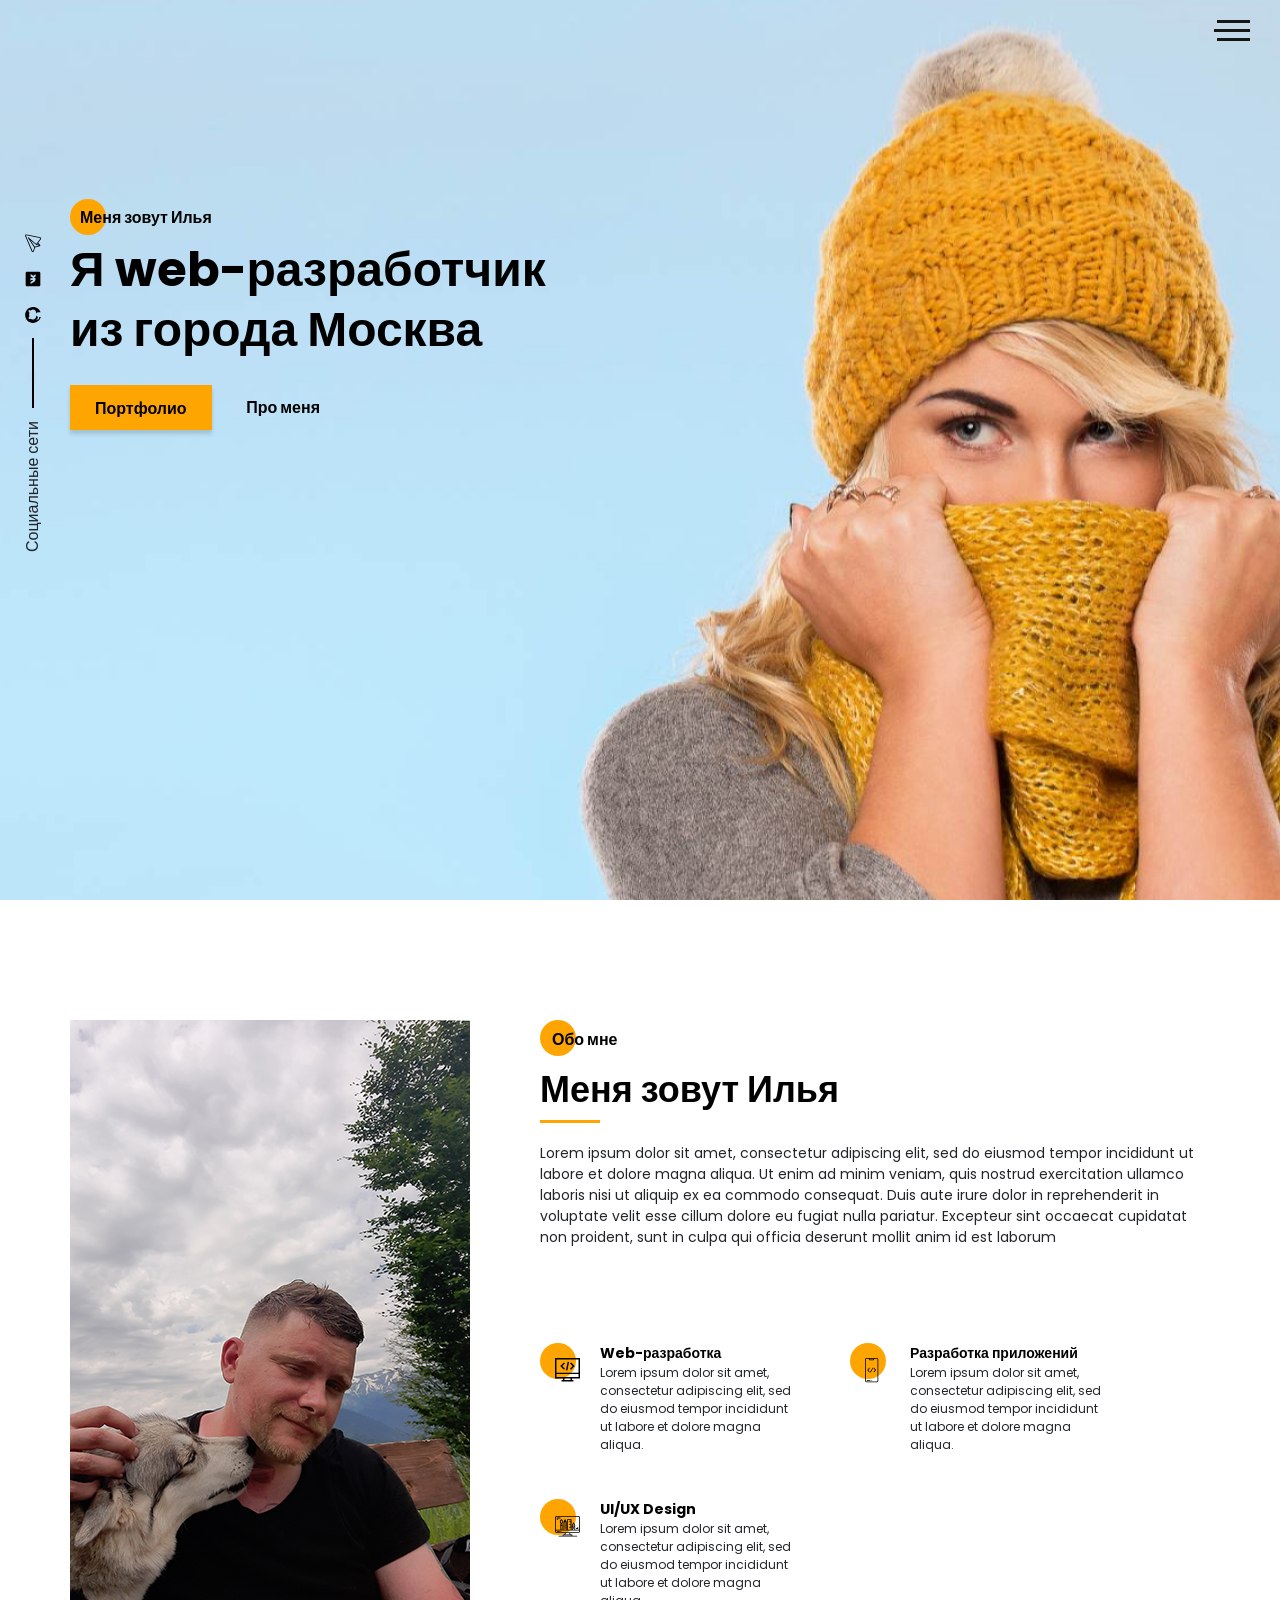
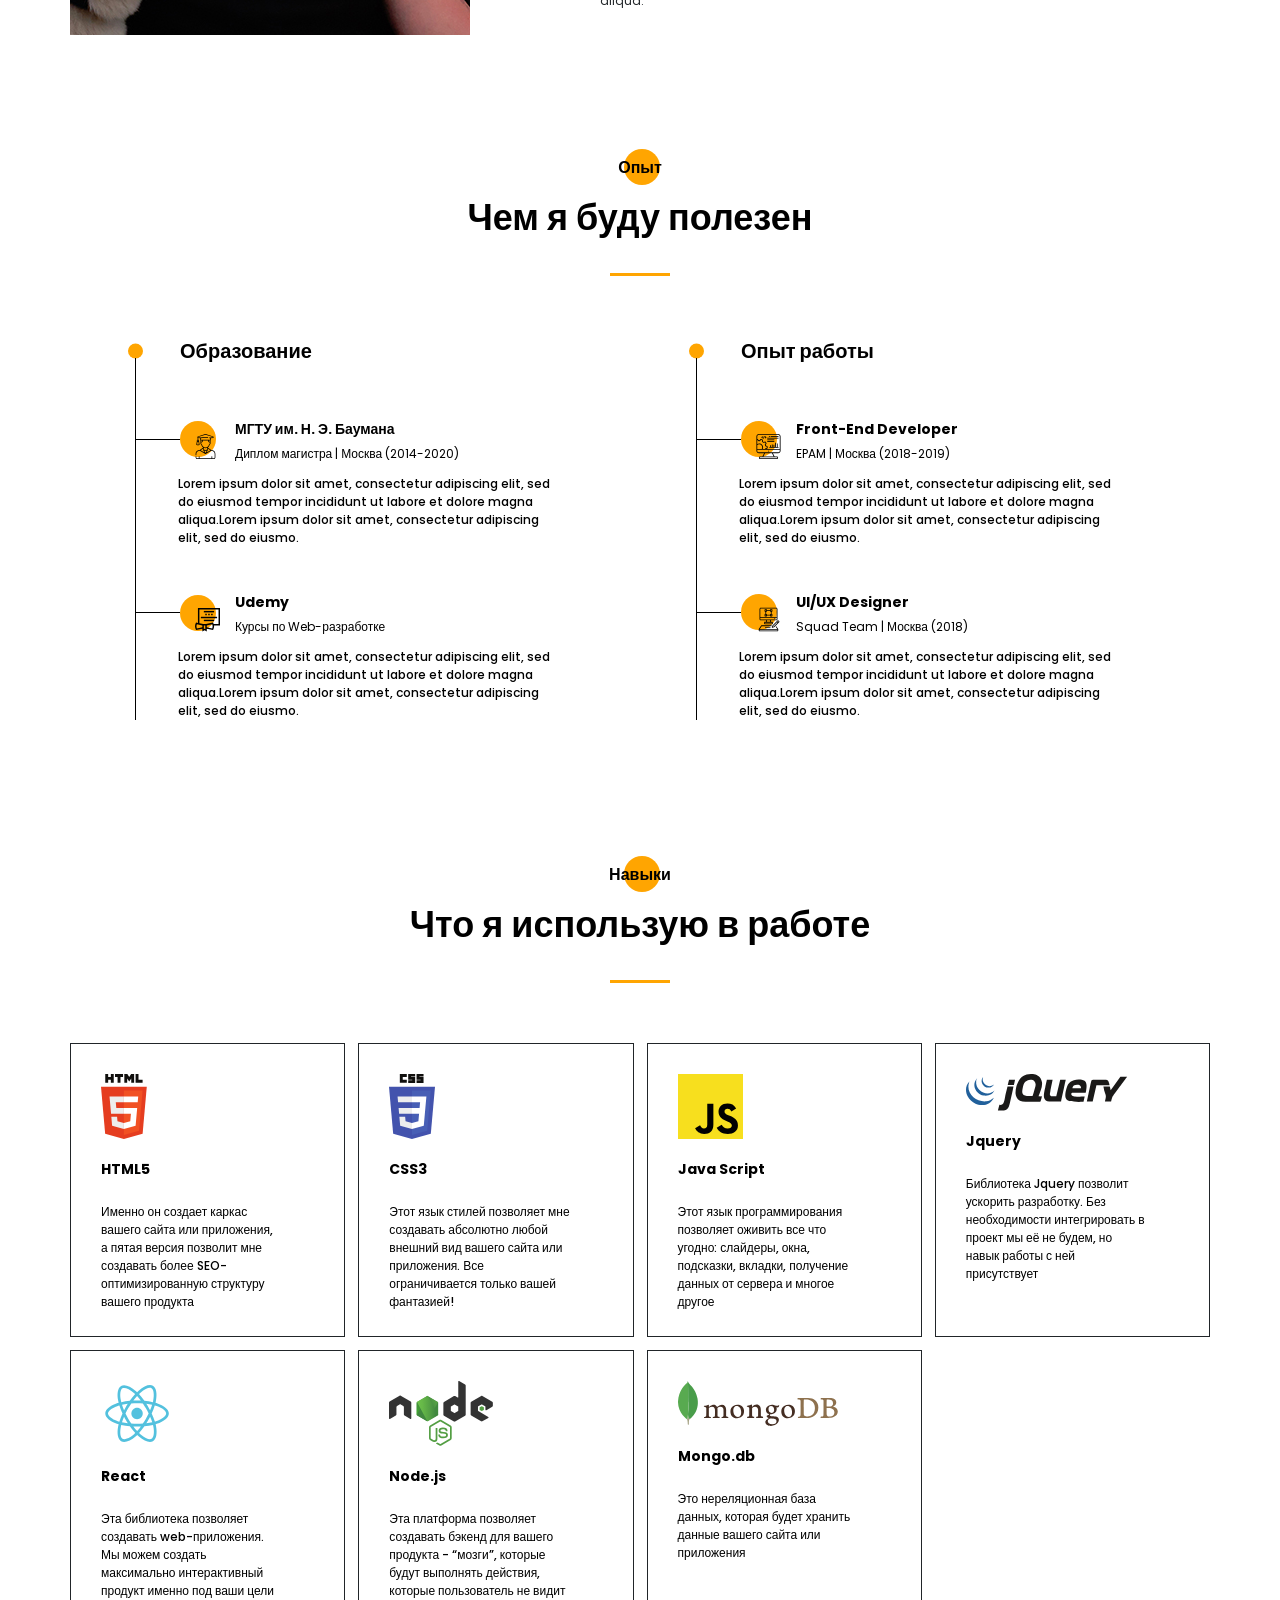
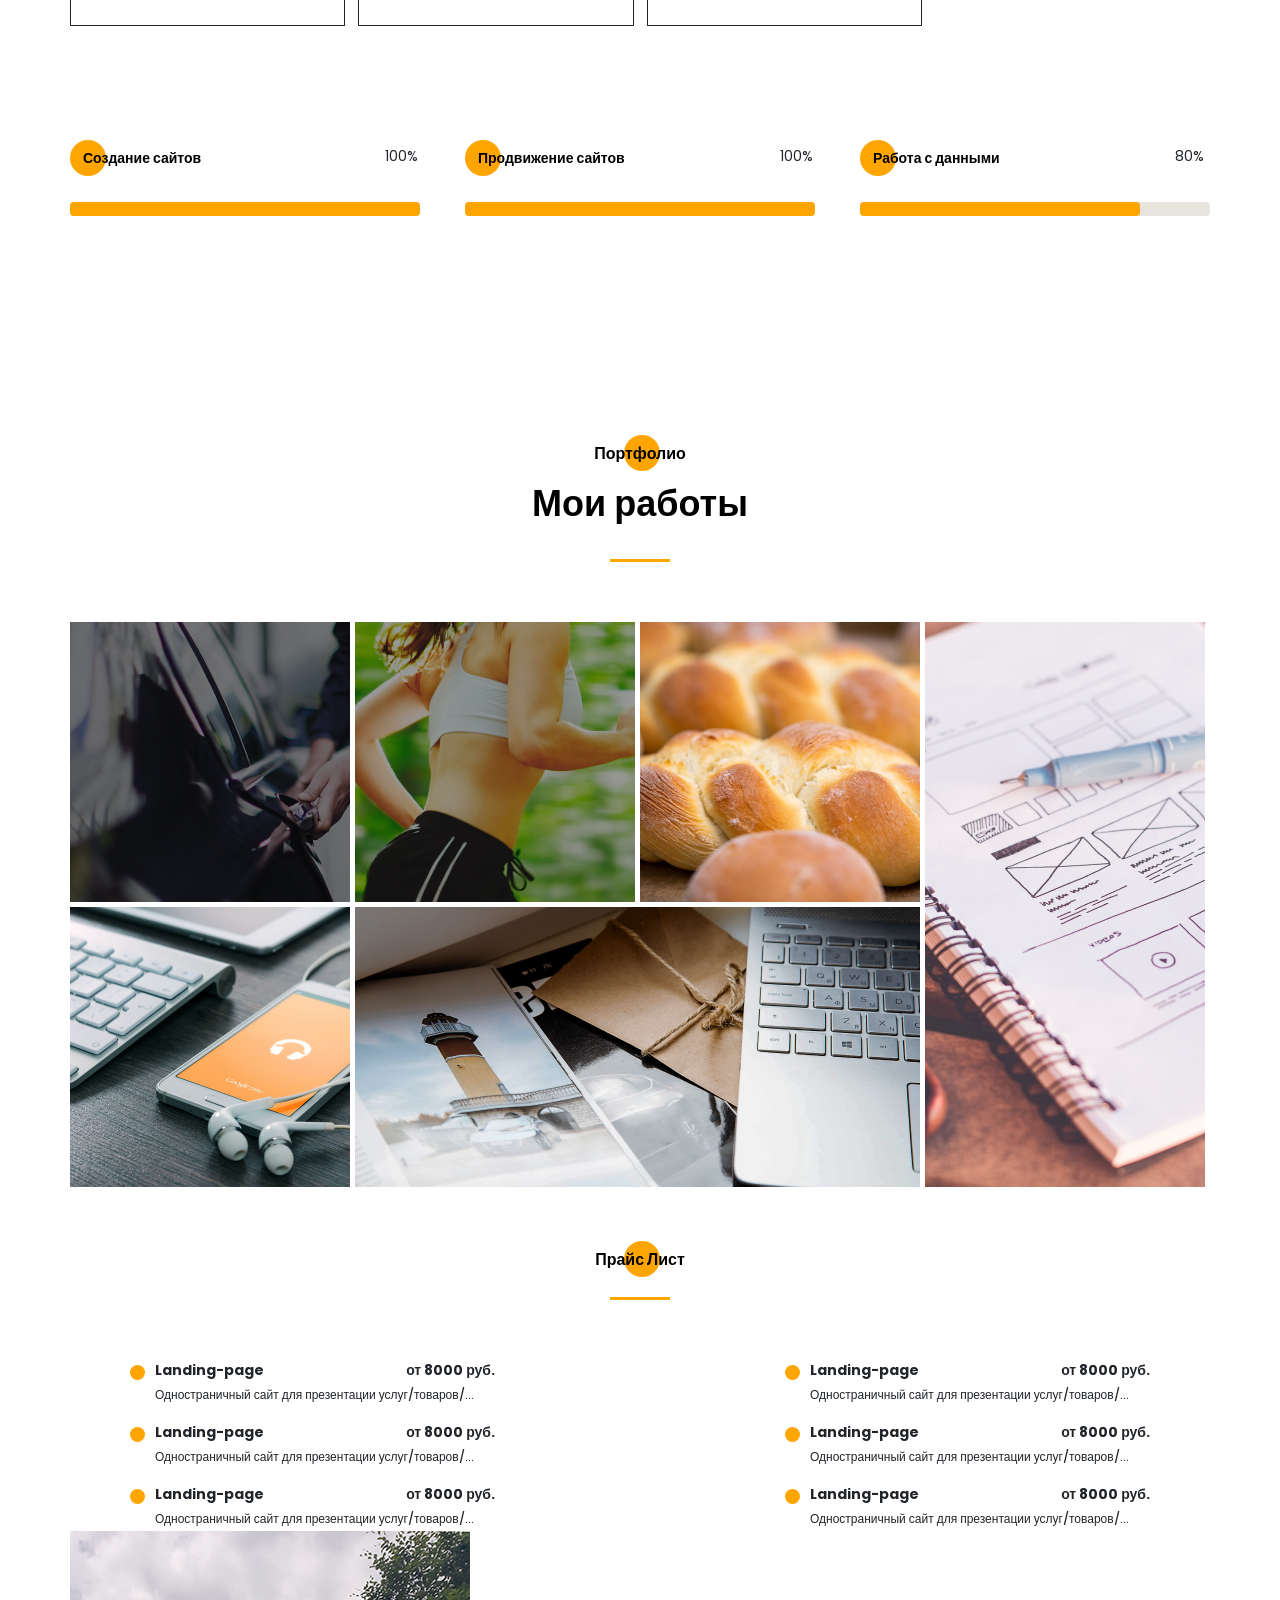
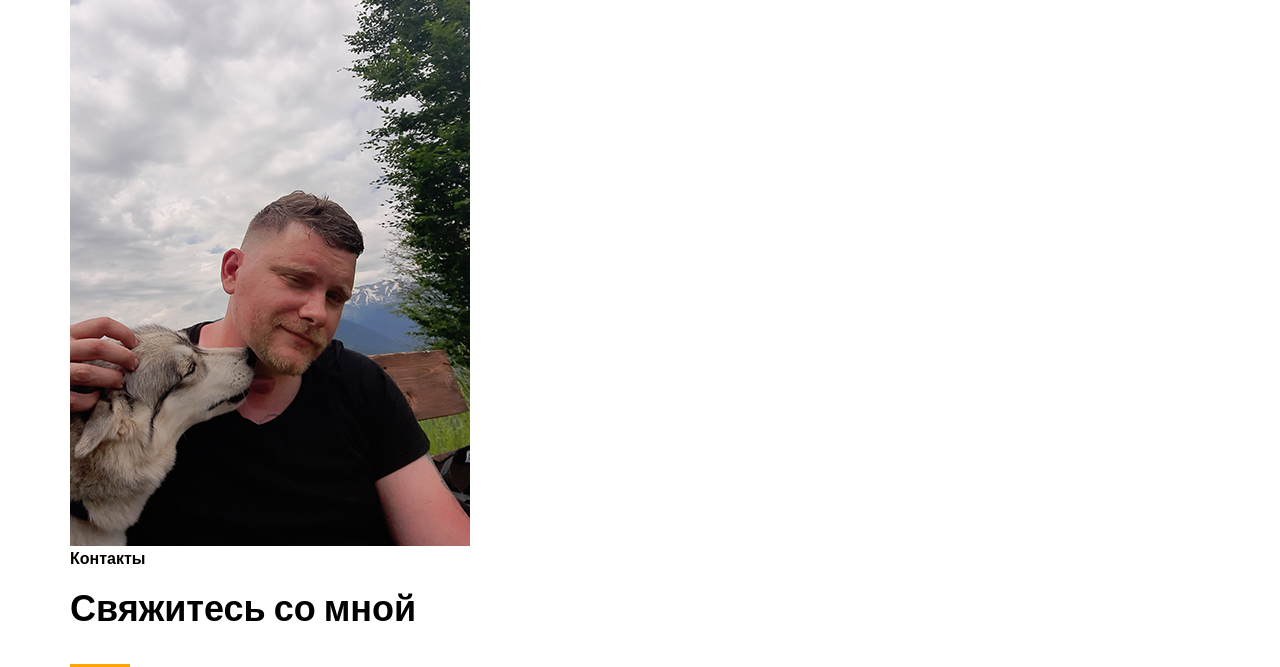
==== src/index.html @ 8dafebd9 "Делаем экран с формой" ====
<!DOCTYPE html>
<html lang="ru">
<head>
    <meta charset="UTF-8">
    <meta name="viewport" content="width=device-width, initial-scale=1.0">
    <meta http-equiv="X-UA-Compatible" content="ie=edge">
    <title>Portfolio</title>
    <meta name="title" content="Мое портфолио">
    <meta name="description" content="Здесь вы сможете ознакомиться с моими работами и узнать больше обо мне">

    <!-- Open Graph / Facebook -->
    <meta property="og:type" content="website">
    <meta property="og:url" content="https://metatags.io/">
    <meta property="og:title" content="Мое портфолио">
    <meta property="og:description" content="Здесь вы сможете ознакомиться с моими работами и узнать больше обо мне">
    <meta property="og:image"
          content="https://metatags.io/assets/meta-tags-16a33a6a8531e519cc0936fbba0ad904e52d35f34a46c97a2c9f6f7dd7d336f2.png">

    <!-- Twitter -->
    <meta property="twitter:card" content="summary_large_image">
    <meta property="twitter:url" content="https://metatags.io/">
    <meta property="twitter:title" content="Мое портфолио">
    <meta property="twitter:description"
          content="Здесь вы сможете ознакомиться с моими работами и узнать больше обо мне">
    <meta property="twitter:image"
          content="https://metatags.io/assets/meta-tags-16a33a6a8531e519cc0936fbba0ad904e52d35f34a46c97a2c9f6f7dd7d336f2.png">

    <!-- Favicon  -->
    <link rel="apple-touch-icon" sizes="57x57" href="icons/favicon/apple-icon-57x57.png">
    <link rel="apple-touch-icon" sizes="60x60" href="icons/favicon/apple-icon-60x60.png">
    <link rel="apple-touch-icon" sizes="72x72" href="icons/favicon/apple-icon-72x72.png">
    <link rel="apple-touch-icon" sizes="76x76" href="icons/favicon/apple-icon-76x76.png">
    <link rel="apple-touch-icon" sizes="114x114" href="icons/favicon/apple-icon-114x114.png">
    <link rel="apple-touch-icon" sizes="120x120" href="icons/favicon/apple-icon-120x120.png">
    <link rel="apple-touch-icon" sizes="144x144" href="icons/favicon/apple-icon-144x144.png">
    <link rel="apple-touch-icon" sizes="152x152" href="icons/favicon/apple-icon-152x152.png">
    <link rel="apple-touch-icon" sizes="180x180" href="icons/favicon/apple-icon-180x180.png">
    <link rel="icon" type="image/png" sizes="192x192" href="icons/favicon/android-icon-192x192.png">
    <link rel="icon" type="image/png" sizes="32x32" href="icons/favicon/favicon-32x32.png">
    <link rel="icon" type="image/png" sizes="96x96" href="icons/favicon/favicon-96x96.png">
    <link rel="icon" type="image/png" sizes="16x16" href="icons/favicon/favicon-16x16.png">
    <link rel="manifest" href="icons/favicon/manifest.json">
    <meta name="msapplication-TileColor" content="#ffffff">
    <meta name="msapplication-TileImage" content="icons/favicon//ms-icon-144x144.png">
    <meta name="theme-color" content="#ffffff">

    <link rel="stylesheet" href="sass/stile.min.css">
</head>
<body>
<aside class="sidepanel">
    <a href="#" class="sidepanel__link "><img class="social sidepanel__rotate" src="icons/social/telegram.svg"
                                              alt="telegram"></a>
    <a href="#" class="sidepanel__link"><img class="social" src="icons/social/vk.svg" alt="VK"></a>
    <a href="#" class="sidepanel__link"><img class="social" src="icons/social/github.svg" alt="github"></a>
    <div class="sidepanel__divider"></div>
    <div class="sidepanel__text"><span>Социальные сети</span></div>
</aside>
<div class="menu">
    <div class="menu__block">
        <div class="menu__close">
            <svg width="29" height="30" viewBox="0 0 29 30" fill="none" xmlns="http://www.w3.org/2000/svg">
                <path id="Close"
                      d="M17.1568 14.5231L28.4489 3.23075C29.1837 2.49623 29.1837 1.30861 28.4489 0.574085C27.7144 -0.160437 26.5267 -0.160437 25.7922 0.574085L14.4998 11.8665L3.20781 0.574085C2.47295 -0.160437 1.28567 -0.160437 0.551149 0.574085C-0.183716 1.30861 -0.183716 2.49623 0.551149 3.23075L11.8432 14.5231L0.551149 25.8155C-0.183716 26.55 -0.183716 27.7376 0.551149 28.4721C0.917206 28.8385 1.39852 29.0226 1.87948 29.0226C2.36045 29.0226 2.84141 28.8385 3.20781 28.4721L14.4998 17.1798L25.7922 28.4721C26.1586 28.8385 26.6396 29.0226 27.1205 29.0226C27.6015 29.0226 28.0825 28.8385 28.4489 28.4721C29.1837 27.7376 29.1837 26.55 28.4489 25.8155L17.1568 14.5231Z"
                      fill="black"/>
            </svg>
        </div>
        <nav>
            <ul class="menu__list">
                <li class="menu__link"><a href="#">ПРО МЕНЯ</a></li>
                <li class="menu__link"><a href="#">МОЙ ОПЫТ</a></li>
                <li class="menu__link"><a href="#">МОИ НАВЫКИ</a></li>
                <li class="menu__link"><a href="#">МОИ РАБОТЫ</a></li>
                <li class="menu__link"><a href="#">ПРАЙС-ЛИСТ</a></li>
                <li class="menu__link"><a href="#">КОНТАКТЫ</a></li>
            </ul>
        </nav>
        <div class="menu__social">
            <a href="#">
                <svg xmlns="http://www.w3.org/2000/svg" x="0px" y="0px" width="20" height="20" viewBox="0 0 50 50">
                    <path d="M 44.376953 5.9863281 C 43.889905 6.0076957 43.415817 6.1432497 42.988281 6.3144531 C 42.565113 6.4845113 40.128883 7.5243408 36.53125 9.0625 C 32.933617 10.600659 28.256963 12.603668 23.621094 14.589844 C 14.349356 18.562196 5.2382813 22.470703 5.2382812 22.470703 L 5.3046875 22.445312 C 5.3046875 22.445312 4.7547875 22.629122 4.1972656 23.017578 C 3.9185047 23.211806 3.6186028 23.462555 3.3730469 23.828125 C 3.127491 24.193695 2.9479735 24.711788 3.015625 25.259766 C 3.2532479 27.184511 5.2480469 27.730469 5.2480469 27.730469 L 5.2558594 27.734375 L 14.158203 30.78125 C 14.385177 31.538434 16.858319 39.792923 17.402344 41.541016 C 17.702797 42.507484 17.984013 43.064995 18.277344 43.445312 C 18.424133 43.635633 18.577962 43.782915 18.748047 43.890625 C 18.815627 43.933415 18.8867 43.965525 18.957031 43.994141 C 18.958531 43.994806 18.959437 43.99348 18.960938 43.994141 C 18.969579 43.997952 18.977708 43.998295 18.986328 44.001953 L 18.962891 43.996094 C 18.979231 44.002694 18.995359 44.013801 19.011719 44.019531 C 19.043456 44.030655 19.062905 44.030268 19.103516 44.039062 C 20.123059 44.395042 20.966797 43.734375 20.966797 43.734375 L 21.001953 43.707031 L 26.470703 38.634766 L 35.345703 45.554688 L 35.457031 45.605469 C 37.010484 46.295216 38.415349 45.910403 39.193359 45.277344 C 39.97137 44.644284 40.277344 43.828125 40.277344 43.828125 L 40.310547 43.742188 L 46.832031 9.7519531 C 46.998903 8.9915162 47.022612 8.334202 46.865234 7.7402344 C 46.707857 7.1462668 46.325492 6.6299361 45.845703 6.34375 C 45.365914 6.0575639 44.864001 5.9649605 44.376953 5.9863281 z M 44.429688 8.0195312 C 44.627491 8.0103707 44.774102 8.032983 44.820312 8.0605469 C 44.866523 8.0881109 44.887272 8.0844829 44.931641 8.2519531 C 44.976011 8.419423 45.000036 8.7721605 44.878906 9.3242188 L 44.875 9.3359375 L 38.390625 43.128906 C 38.375275 43.162926 38.240151 43.475531 37.931641 43.726562 C 37.616914 43.982653 37.266874 44.182554 36.337891 43.792969 L 26.632812 36.224609 L 26.359375 36.009766 L 26.353516 36.015625 L 23.451172 33.837891 L 39.761719 14.648438 A 1.0001 1.0001 0 0 0 38.974609 13 A 1.0001 1.0001 0 0 0 38.445312 13.167969 L 14.84375 28.902344 L 5.9277344 25.849609 C 5.9277344 25.849609 5.0423771 25.356927 5 25.013672 C 4.99765 24.994652 4.9871961 25.011869 5.0332031 24.943359 C 5.0792101 24.874869 5.1948546 24.759225 5.3398438 24.658203 C 5.6298218 24.456159 5.9609375 24.333984 5.9609375 24.333984 L 5.9941406 24.322266 L 6.0273438 24.308594 C 6.0273438 24.308594 15.138894 20.399882 24.410156 16.427734 C 29.045787 14.44166 33.721617 12.440122 37.318359 10.902344 C 40.914175 9.3649615 43.512419 8.2583658 43.732422 8.1699219 C 43.982886 8.0696253 44.231884 8.0286918 44.429688 8.0195312 z M 33.613281 18.792969 L 21.244141 33.345703 L 21.238281 33.351562 A 1.0001 1.0001 0 0 0 21.183594 33.423828 A 1.0001 1.0001 0 0 0 21.128906 33.507812 A 1.0001 1.0001 0 0 0 20.998047 33.892578 A 1.0001 1.0001 0 0 0 20.998047 33.900391 L 19.386719 41.146484 C 19.35993 41.068197 19.341173 41.039555 19.3125 40.947266 L 19.3125 40.945312 C 18.800713 39.30085 16.467362 31.5161 16.144531 30.439453 L 33.613281 18.792969 z M 22.640625 35.730469 L 24.863281 37.398438 L 21.597656 40.425781 L 22.640625 35.730469 z"></path>
                </svg>
            </a>
            <a href="#">
                <svg xmlns="http://www.w3.org/2000/svg" x="0px" y="0px" width="20" height="20" viewBox="0 0 24 24">
                    <path d="M21,3H3v18h18V3z M17.907,15.684l-1.735,0.024c0,0-0.374,0.073-0.864-0.265c-0.649-0.446-1.261-1.606-1.738-1.455 c-0.484,0.154-0.469,1.198-0.469,1.198s0.004,0.184-0.107,0.304c-0.12,0.129-0.355,0.116-0.355,0.116h-0.777 c0,0-1.714,0.142-3.225-1.433c-1.646-1.717-3.1-5.106-3.1-5.106S5.452,8.853,5.543,8.744C5.646,8.623,5.924,8.62,5.924,8.62 l1.857-0.009c0,0,0.175,0.031,0.301,0.123c0.103,0.076,0.162,0.219,0.162,0.219s0.3,0.761,0.698,1.45 c0.776,1.343,1.137,1.637,1.4,1.493c0.384-0.21,0.269-1.898,0.269-1.898s0.007-0.613-0.193-0.886 C10.262,8.899,9.969,8.836,9.84,8.82c-0.105-0.014,0.066-0.257,0.289-0.367c0.334-0.163,0.925-0.173,1.622-0.166 c0.543,0.006,0.7,0.039,0.912,0.091c0.641,0.155,0.423,0.753,0.423,2.188c0,0.46-0.083,1.106,0.248,1.319 c0.143,0.092,0.491,0.014,1.36-1.466c0.413-0.702,0.722-1.527,0.722-1.527s0.068-0.147,0.173-0.21 c0.108-0.065,0.253-0.045,0.253-0.045l1.955-0.012c0,0,0.587-0.071,0.683,0.196c0.1,0.279-0.219,0.93-1.018,1.995 c-1.311,1.75-1.457,1.587-0.368,2.599c1.04,0.967,1.255,1.437,1.291,1.496C18.815,15.627,17.907,15.684,17.907,15.684z"></path>
                </svg>
            </a>
            <a href="#">
                <svg xmlns="http://www.w3.org/2000/svg" x="0px" y="0px" width="20" height="20" viewBox="0 0 48 48">
                    <linearGradient id="rL2wppHyxHVbobwndsT6Ca_AZOZNnY73haj_gr1" x1="4" x2="44" y1="23.508" y2="23.508"
                                    gradientUnits="userSpaceOnUse">
                        <stop offset="0" stop-color="#4c4c4c"></stop>
                        <stop offset="1" stop-color="#343434"></stop>
                    </linearGradient>
                    <path fill="url(#rL2wppHyxHVbobwndsT6Ca_AZOZNnY73haj_gr1)"
                          d="M24,4C12.954,4,4,12.954,4,24c0,8.887,5.801,16.411,13.82,19.016h12.36	C38.199,40.411,44,32.887,44,24C44,12.954,35.046,4,24,4z"></path>
                    <path d="M30.01,41.996L30,36.198c0-0.939-0.22-1.856-0.642-2.687c5.641-1.133,8.386-4.468,8.386-10.177	c0-2.255-0.665-4.246-1.976-5.92c0.1-0.317,0.174-0.645,0.22-0.981c0.188-1.369-0.023-2.264-0.193-2.984l-0.027-0.116	c-0.186-0.796-0.409-1.364-0.418-1.388l-0.111-0.282l-0.111-0.282l-0.302-0.032l-0.303-0.032c0,0-0.199-0.021-0.501-0.021	c-0.419,0-1.04,0.042-1.627,0.241l-0.196,0.066c-0.74,0.249-1.439,0.485-2.417,1.069c-0.286,0.171-0.599,0.366-0.934,0.584	C27.334,12.881,25.705,12.69,24,12.69c-1.722,0-3.365,0.192-4.889,0.571c-0.339-0.22-0.654-0.417-0.942-0.589	c-0.978-0.584-1.677-0.819-2.417-1.069l-0.196-0.066c-0.585-0.199-1.207-0.241-1.626-0.241c-0.302,0-0.501,0.021-0.501,0.021	l-0.302,0.032l-0.3,0.031l-0.112,0.281l-0.113,0.283c-0.01,0.026-0.233,0.594-0.419,1.391l-0.027,0.115	c-0.17,0.719-0.381,1.615-0.193,2.983c0.048,0.346,0.125,0.685,0.23,1.011c-1.285,1.666-1.936,3.646-1.936,5.89	c0,5.695,2.748,9.028,8.397,10.17c-0.194,0.388-0.345,0.798-0.452,1.224c-0.197,0.067-0.378,0.112-0.538,0.137	c-0.238,0.036-0.487,0.054-0.739,0.054c-0.686,0-1.225-0.134-1.435-0.259c-0.313-0.186-0.872-0.727-1.414-1.518	c-0.463-0.675-1.185-1.558-1.992-1.927c-0.698-0.319-1.437-0.502-2.029-0.502c-0.138,0-0.265,0.01-0.376,0.028	c-0.517,0.082-0.949,0.366-1.184,0.78c-0.203,0.357-0.235,0.773-0.088,1.141c0.219,0.548,0.851,0.985,1.343,1.255	c0.242,0.133,0.765,0.619,1.07,1.109c0.229,0.368,0.335,0.63,0.482,0.992c0.087,0.215,0.183,0.449,0.313,0.732	c0.47,1.022,1.937,1.924,2.103,2.023c0.806,0.483,2.161,0.638,3.157,0.683l0.123,0.003c0,0,0.001,0,0.001,0	c0.24,0,0.57-0.023,1.004-0.071v2.613c0.002,0.529-0.537,0.649-1.25,0.638l0.547,0.184C19.395,43.572,21.645,44,24,44	c2.355,0,4.605-0.428,6.703-1.176l0.703-0.262C30.695,42.538,30.016,42.422,30.01,41.996z"
                          opacity=".05"></path>
                    <path d="M30.781,42.797c-0.406,0.047-1.281-0.109-1.281-0.795v-5.804c0-1.094-0.328-2.151-0.936-3.052	c5.915-0.957,8.679-4.093,8.679-9.812c0-2.237-0.686-4.194-2.039-5.822c0.137-0.365,0.233-0.75,0.288-1.147	c0.175-1.276-0.016-2.086-0.184-2.801l-0.027-0.116c-0.178-0.761-0.388-1.297-0.397-1.319l-0.111-0.282l-0.303-0.032	c0,0-0.178-0.019-0.449-0.019c-0.381,0-0.944,0.037-1.466,0.215l-0.196,0.066c-0.714,0.241-1.389,0.468-2.321,1.024	c-0.332,0.198-0.702,0.431-1.101,0.694C27.404,13.394,25.745,13.19,24,13.19c-1.762,0-3.435,0.205-4.979,0.61	c-0.403-0.265-0.775-0.499-1.109-0.699c-0.932-0.556-1.607-0.784-2.321-1.024l-0.196-0.066c-0.521-0.177-1.085-0.215-1.466-0.215	c-0.271,0-0.449,0.019-0.449,0.019l-0.302,0.032l-0.113,0.283c-0.009,0.022-0.219,0.558-0.397,1.319l-0.027,0.116	c-0.169,0.715-0.36,1.524-0.184,2.8c0.056,0.407,0.156,0.801,0.298,1.174c-1.327,1.62-1.999,3.567-1.999,5.795	c0,5.703,2.766,8.838,8.686,9.806c-0.395,0.59-0.671,1.255-0.813,1.964c-0.33,0.13-0.629,0.216-0.891,0.256	c-0.263,0.04-0.537,0.06-0.814,0.06c-0.69,0-1.353-0.129-1.69-0.329c-0.44-0.261-1.057-0.914-1.572-1.665	c-0.35-0.51-1.047-1.417-1.788-1.755c-0.635-0.29-1.298-0.457-1.821-0.457c-0.11,0-0.21,0.008-0.298,0.022	c-0.366,0.058-0.668,0.252-0.828,0.534c-0.128,0.224-0.149,0.483-0.059,0.708c0.179,0.448,0.842,0.85,1.119,1.002	c0.335,0.184,0.919,0.744,1.254,1.284c0.251,0.404,0.37,0.697,0.521,1.067c0.085,0.209,0.178,0.437,0.304,0.712	c0.331,0.719,1.353,1.472,1.905,1.803c0.754,0.452,2.154,0.578,2.922,0.612l0.111,0.002c0.299,0,0.8-0.045,1.495-0.135v3.177	c0,0.779-0.991,0.81-1.234,0.81c-0.031,0,0.503,0.184,0.503,0.184C19.731,43.64,21.822,44,24,44c2.178,0,4.269-0.36,6.231-1.003	C30.231,42.997,30.812,42.793,30.781,42.797z"
                          opacity=".07"></path>
                    <path fill="#fff"
                          d="M36.744,23.334c0-2.31-0.782-4.226-2.117-5.728c0.145-0.325,0.296-0.761,0.371-1.309	c0.172-1.25-0.031-2-0.203-2.734s-0.375-1.25-0.375-1.25s-0.922-0.094-1.703,0.172s-1.453,0.469-2.422,1.047	c-0.453,0.27-0.909,0.566-1.27,0.806C27.482,13.91,25.785,13.69,24,13.69c-1.801,0-3.513,0.221-5.067,0.652	c-0.362-0.241-0.821-0.539-1.277-0.811c-0.969-0.578-1.641-0.781-2.422-1.047s-1.703-0.172-1.703-0.172s-0.203,0.516-0.375,1.25	s-0.375,1.484-0.203,2.734c0.077,0.562,0.233,1.006,0.382,1.333c-1.31,1.493-2.078,3.397-2.078,5.704	c0,5.983,3.232,8.714,9.121,9.435c-0.687,0.726-1.148,1.656-1.303,2.691c-0.387,0.17-0.833,0.33-1.262,0.394	c-1.104,0.167-2.271,0-2.833-0.333s-1.229-1.083-1.729-1.813c-0.422-0.616-1.031-1.331-1.583-1.583	c-0.729-0.333-1.438-0.458-1.833-0.396c-0.396,0.063-0.583,0.354-0.5,0.563c0.083,0.208,0.479,0.521,0.896,0.75	c0.417,0.229,1.063,0.854,1.438,1.458c0.418,0.674,0.5,1.063,0.854,1.833c0.249,0.542,1.101,1.219,1.708,1.583	c0.521,0.313,1.562,0.491,2.688,0.542c0.389,0.018,1.308-0.096,2.083-0.206v3.75c0,0.639-0.585,1.125-1.191,1.013	C19.756,43.668,21.833,44,24,44c2.166,0,4.243-0.332,6.19-0.984C29.585,43.127,29,42.641,29,42.002v-5.804	c0-1.329-0.527-2.53-1.373-3.425C33.473,32.071,36.744,29.405,36.744,23.334z M11.239,32.727c-0.154-0.079-0.237-0.225-0.185-0.328	c0.052-0.103,0.22-0.122,0.374-0.043c0.154,0.079,0.237,0.225,0.185,0.328S11.393,32.806,11.239,32.727z M12.451,33.482	c-0.081,0.088-0.255,0.06-0.389-0.062s-0.177-0.293-0.096-0.381c0.081-0.088,0.255-0.06,0.389,0.062S12.532,33.394,12.451,33.482z M13.205,34.732c-0.102,0.072-0.275,0.005-0.386-0.15s-0.118-0.34-0.016-0.412s0.275-0.005,0.386,0.15	C13.299,34.475,13.307,34.66,13.205,34.732z M14.288,35.673c-0.069,0.112-0.265,0.117-0.437,0.012s-0.256-0.281-0.187-0.393	c0.069-0.112,0.265-0.117,0.437-0.012S14.357,35.561,14.288,35.673z M15.312,36.594c-0.213-0.026-0.371-0.159-0.353-0.297	c0.017-0.138,0.204-0.228,0.416-0.202c0.213,0.026,0.371,0.159,0.353,0.297C15.711,36.529,15.525,36.62,15.312,36.594z M16.963,36.833c-0.227-0.013-0.404-0.143-0.395-0.289c0.009-0.146,0.2-0.255,0.427-0.242c0.227,0.013,0.404,0.143,0.395,0.289	C17.381,36.738,17.19,36.846,16.963,36.833z M18.521,36.677c-0.242,0-0.438-0.126-0.438-0.281s0.196-0.281,0.438-0.281	c0.242,0,0.438,0.126,0.438,0.281S18.762,36.677,18.521,36.677z"></path>
                </svg>
            </a>
        </div>
    </div>
    <div class="menu_overlay">

    </div>

</div>

<section class="promo">
    <div class="hamburger">
        <span></span>
        <span class="long"></span>
        <span></span>
    </div>
    <div class="container">
        <div class="title title__fz16 promo_subtitle">Меня зовут Илья</div>
        <h1 class="title title__fz48 promo__title">Я web-разработчик <br>из города Москва</h1>
        <div class="promo__btns">
            <a href="#" class="promo__link btn">Портфолио</a>
            <a href="#" class="promo__link">Про меня</a>
        </div>
    </div>
</section>

<section class="about">
    <div class="container">
        <div class="about__wrapper">
            <div class="about__photo">
                <img src="img/20220612_131505.jpg" alt="photo">
            </div>
            <div class="about__descr">
                <h2 class="title title__fz16 about__title">Обо мне</h2>
                <div class="title title__fz36 about__subtitle">Меня зовут Илья</div>
                <div class="divider"></div>
                <p class="about__text">Lorem ipsum dolor sit amet, consectetur adipiscing elit, sed do eiusmod tempor
                    incididunt ut labore et dolore magna aliqua. Ut enim ad minim veniam, quis nostrud exercitation
                    ullamco laboris nisi ut aliquip ex ea commodo consequat. Duis aute irure dolor in reprehenderit in
                    voluptate velit esse cillum dolore eu fugiat nulla pariatur. Excepteur sint occaecat cupidatat non
                    proident, sunt in culpa qui officia deserunt mollit anim id est laborum</p>
            </div>
            <div class="about__skills">
                <div class="about__skill-item">
                    <div class="about__skill-circle"><img src="icons/about_me/web_development.svg"
                                                          alt="web development"></div>
                    <div>
                        <div class="title title__fz14">Web-разработка</div>
                        <div class="about__skill-text">
                            Lorem ipsum dolor sit amet, consectetur adipiscing elit, sed do eiusmod tempor incididunt ut
                            labore et dolore magna aliqua.
                        </div>
                    </div>
                </div>
                <div class="about__skill-item">
                    <div class="about__skill-circle"><img src="icons/about_me/mobile_dev.svg" alt="mobile_dev"></div>
                    <div>
                        <div class="title title__fz14">Разработка приложений</div>
                        <div class="about__skill-text">
                            Lorem ipsum dolor sit amet, consectetur adipiscing elit, sed do eiusmod tempor incididunt ut
                            labore et dolore magna aliqua.
                        </div>
                    </div>
                </div>
                <div class="about__skill-item">
                    <div class="about__skill-circle"><img src="icons/about_me/design.svg" alt="design"></div>
                    <div>
                        <div class="title title__fz14">UI/UX Design</div>
                        <div class="about__skill-text">
                            Lorem ipsum dolor sit amet, consectetur adipiscing elit, sed do eiusmod tempor incididunt ut
                            labore et dolore magna aliqua.
                        </div>
                    </div>
                </div>
            </div>
        </div>
    </div>
</section>

<section class="resume">
    <div class="container">
        <h2 class="title title__fz16 resume_title">Опыт</h2>
        <div class="resume__subtitle title title__fz36">Чем я буду полезен</div>
        <div class="divider"></div>

        <div class="resume__wrapper">
            <div class="resume__column">
                <h3 class="title title__fz20 resume__column-title">Образование</h3>
                <ul>
                    <li>
                        <div class="resume__item">
                            <div class="resume__item-head">
                                <div class="resume__item-icon">
                                    <img src="icons/experience/university.svg" alt="university">
                                </div>
                                <h4 class="title title__fz14">МГТУ им. Н. Э. Баумана</h4>
                                <div class="resume__item-location">Диплом магистра | Москва (2014-2020)</div>
                            </div>
                            <div class="resume__item-body">Lorem ipsum dolor sit amet, consectetur adipiscing elit, sed
                                do eiusmod tempor incididunt ut labore et dolore magna aliqua.Lorem ipsum dolor sit
                                amet, consectetur adipiscing elit, sed do eiusmo.
                            </div>
                        </div>
                    </li>
                    <li>
                        <div class="resume__item">
                            <div class="resume__item-head">
                                <div class="resume__item-icon">
                                    <img src="icons/experience/courses.svg" alt="university">
                                </div>
                                <h4 class="title title__fz14">Udemy</h4>
                                <div class="resume__item-location">Курсы по Web-разработке</div>
                            </div>
                            <div class="resume__item-body">Lorem ipsum dolor sit amet, consectetur adipiscing elit, sed
                                do eiusmod tempor incididunt ut labore et dolore magna aliqua.Lorem ipsum dolor sit
                                amet, consectetur adipiscing elit, sed do eiusmo.
                            </div>
                        </div>
                    </li>
                </ul>
            </div>
            <div class="resume__row">
                <h3 class="title title__fz20 resume__column-title">Опыт работы</h3>
                <ul>
                    <li>
                        <div class="resume__item">
                            <div class="resume__item-head">
                                <div class="resume__item-icon">
                                    <img src="icons/experience/developer.svg" alt="university">
                                </div>
                                <h4 class="title title__fz14">Front-End Developer</h4>
                                <div class="resume__item-location">EPAM | Москва (2018-2019)</div>
                            </div>
                            <div class="resume__item-body">Lorem ipsum dolor sit amet, consectetur adipiscing elit, sed
                                do eiusmod tempor incididunt ut labore et dolore magna aliqua.Lorem ipsum dolor sit
                                amet, consectetur adipiscing elit, sed do eiusmo.
                            </div>
                        </div>
                    </li>
                    <li>
                        <div class="resume__item">
                            <div class="resume__item-head">
                                <div class="resume__item-icon">
                                    <img src="icons/experience/designer.svg" alt="university">
                                </div>
                                <h4 class="title title__fz14">UI/UX Designer</h4>
                                <div class="resume__item-location">Squad Team | Москва (2018)</div>
                            </div>
                            <div class="resume__item-body">Lorem ipsum dolor sit amet, consectetur adipiscing elit, sed
                                do eiusmod tempor incididunt ut labore et dolore magna aliqua.Lorem ipsum dolor sit
                                amet, consectetur adipiscing elit, sed do eiusmo.
                            </div>
                        </div>
                    </li>
                </ul>
            </div>
        </div>

    </div>
</section>

<section class="works">
    <div class="container">
        <h2 class="title title__fz16 resume_title">Навыки</h2>
        <div class="resume__subtitle title title__fz36">Что я использую в работе</div>
        <div class="works__divider"></div>
        <div class="works__wrapper">
            <div class="works__skills">
                <div class="works__item_img">
                    <img src="icons/skills/html5.svg" alt="html5">
                </div>
                <h4>HTML5</h4>
                <div class="works__text">
                    Именно он создает каркас вашего сайта или приложения, а пятая версия позволит мне создавать более
                    SEO-оптимизированную структуру вашего продукта
                </div>
            </div>
            <div class="works__skills">
                <div class="works__item_img">
                    <img src="icons/skills/css3.svg" alt="css3">
                </div>
                <h4>CSS3</h4>
                <div class="works__text">
                    Этот язык стилей позволяет мне создавать абсолютно любой внешний вид вашего сайта или приложения.
                    Все ограничивается только вашей фантазией!
                </div>
            </div>
            <div class="works__skills">
                <div class="works__item_img">
                    <img src="icons/skills/js.svg" alt="js">
                </div>
                <h4>Java Script</h4>
                <div class="works__text">
                    Этот язык программирования позволяет оживить все что угодно: слайдеры, окна, подсказки, вкладки,
                    получение данных от сервера и многое другое
                </div>
            </div>
            <div class="works__skills">
                <div class="works__item_img">
                    <img src="icons/skills/jquery.svg" alt="Jquery">
                </div>
                <h4>Jquery</h4>
                <div class="works__text">
                    Библиотека Jquery позволит ускорить разработку. Без необходимости интегрировать в проект мы её не
                    будем, но навык работы с ней присутствует
                </div>
            </div>
            <div class="works__skills">
                <div class="works__item_img">
                    <img src="icons/skills/react.svg" alt="React">
                </div>
                <h4>React</h4>
                <div class="works__text">
                    Эта библиотека позволяет создавать web-приложения. Мы можем создать максимально интерактивный
                    продукт именно под ваши цели
                </div>
            </div>
            <div class="works__skills">
                <div class="works__item_img">
                    <img src="icons/skills/node.js.svg" alt="Node.js">
                </div>
                <h4>Node.js</h4>
                <div class="works__text">
                    Эта платформа позволяет создавать бэкенд для вашего продукта - “мозги”, которые будут выполнять
                    действия, которые пользователь не видит
                </div>
            </div>
            <div class="works__skills">
                <div class="works__item_img">
                    <img src="icons/skills/mongo.db.svg" alt="mongo.db">
                </div>
                <h4>Mongo.db</h4>
                <div class="works__text">
                    Это нереляционная база данных, которая будет хранить данные вашего сайта или приложения
                </div>
            </div>
        </div>
        <div class="works__ratings">

            <div class="works__ratings_item">
                <div class="title title__fz14 works__ratings_title">Создание сайтов</div>
                <div class="works__ratings_counter">100%</div>
                <div class="works__ratings_line"><span></span></div>
            </div>
            <div class="works__ratings_item">
                <div class="title title__fz14 works__ratings_title">Продвижение сайтов</div>
                <div class="works__ratings_counter">100%</div>
                <div class="works__ratings_line"><span></span></div>
            </div>
            <div class="works__ratings_item">
                <div class="title title__fz14 works__ratings_title">Работа с данными</div>
                <div class="works__ratings_counter">80%</div>
                <div class="works__ratings_line"><span></span></div>
            </div>
        </div>
    </div>
</section>

<section class="portfolio">
    <div class="container">
        <h2 class="title title__fz16 portfolio_title">Портфолио</h2>
        <div class="title title__fz36 portfolio_subtitle">Мои работы</div>
        <div class="works__divider"></div>

        <div class="portfolio__wrapper">
            <a href="#" class="portfolio__item"><img src="img/works/uber.jpg" alt="uber"></a>
            <a href="#" class="portfolio__item"><img src="img/works/pulse.jpg" alt="pulse"></a>
            <a href="#" class="portfolio__item"><img src="img/works/bread.jpg" alt="bread"></a>
            <a href="#" class="portfolio__item vertical"><img src="img/works/plans.jpg" alt="plans"></a>
            <a href="#" class="portfolio__item"><img src="img/works/ipad.jpg" alt="ipad"></a>
            <a href="#" class="portfolio__item horizontal"><img src="img/works/mac.jpg" alt="mac"></a>
        </div>
    </div>
</section>

<section class="price">
    <div class="container">
        <h2 class="title title__fz16 price_title">Прайс Лист</h2>
        <div class="price__divider"></div>

        <div class="price__wrapper">
            <div class="price__item">
                <div class="price__type">Landing-page</div>
                <div class="price__count">от 8000 руб.</div>
                <div class="price__descr">Одностраничный сайт для презентации услуг/товаров/...</div>
            </div>
            <div class="price__item">
                <div class="price__type">Landing-page</div>
                <div class="price__count">от 8000 руб.</div>
                <div class="price__descr">Одностраничный сайт для презентации услуг/товаров/...</div>
            </div>
            <div class="price__item">
                <div class="price__type">Landing-page</div>
                <div class="price__count">от 8000 руб.</div>
                <div class="price__descr">Одностраничный сайт для презентации услуг/товаров/...</div>
            </div>
            <div class="price__item">
                <div class="price__type">Landing-page</div>
                <div class="price__count">от 8000 руб.</div>
                <div class="price__descr">Одностраничный сайт для презентации услуг/товаров/...</div>
            </div>
            <div class="price__item">
                <div class="price__type">Landing-page</div>
                <div class="price__count">от 8000 руб.</div>
                <div class="price__descr">Одностраничный сайт для презентации услуг/товаров/...</div>
            </div>
            <div class="price__item">
                <div class="price__type">Landing-page</div>
                <div class="price__count">от 8000 руб.</div>
                <div class="price__descr">Одностраничный сайт для презентации услуг/товаров/...</div>
            </div>
        </div>
    </div>
</section>

<section class="contacts">
    <div class="container">
        <div class="contacts__wrapper">
            <div class="contacts__photo">
                <img src="img/20220612_131505.jpg" alt="photo">
            </div>
            <h2 class="title title__fz16 contacts__title">Контакты</h2>
            <div class="title title__fz36 contacts__subtitle">Свяжитесь со мной</div>
            <div class="divider"></div>
            <div class="title title__fz14 contacts_title"></div>
        </div>
    </div>
</section>
<script src="js/script.min.js"></script>
</body>
</html>
---- src/sass/stile.min.css ----
/*!
 * Bootstrap Reboot v4.3.1 (https://getbootstrap.com/)
 * Copyright 2011-2019 The Bootstrap Authors
 * Copyright 2011-2019 Twitter, Inc.
 * Licensed under MIT (https://github.com/twbs/bootstrap/blob/master/LICENSE)
 * Forked from Normalize.css, licensed MIT (https://github.com/necolas/normalize.css/blob/master/LICENSE.md)
 */
@import url(https://fonts.googleapis.com/css2?family=Poppins:wght@500;700&display=swap);*,::after,::before{box-sizing:border-box}html{font-family:sans-serif;line-height:1.15;-webkit-text-size-adjust:100%;-webkit-tap-highlight-color:transparent}article,aside,figcaption,figure,footer,header,hgroup,main,nav,section{display:block}body{margin:0;font-family:-apple-system,BlinkMacSystemFont,"Segoe UI",Roboto,"Helvetica Neue",Arial,"Noto Sans",sans-serif,"Apple Color Emoji","Segoe UI Emoji","Segoe UI Symbol","Noto Color Emoji";font-size:1rem;font-weight:400;line-height:1.5;color:#212529;text-align:left;background-color:#fff}[tabindex="-1"]:focus{outline:0!important}hr{box-sizing:content-box;height:0;overflow:visible}dl,h1,h2,h3,h4,h5,h6,ol,p,ul{margin-top:0;margin-bottom:.5rem}dl,ol,p,ul{margin-bottom:1rem}abbr[data-original-title],abbr[title]{-webkit-text-decoration:underline dotted;text-decoration:underline dotted;cursor:help;border-bottom:0;-webkit-text-decoration-skip-ink:none;text-decoration-skip-ink:none}address{margin-bottom:1rem;font-style:normal;line-height:inherit}.resume__item-head h4,ol ol,ol ul,ul ol,ul ul{margin-bottom:0}dt{font-weight:700}dd{margin-bottom:.5rem;margin-left:0}blockquote,figure{margin:0 0 1rem}b,strong{font-weight:bolder}small{font-size:80%}sub,sup{position:relative;font-size:75%;line-height:0;vertical-align:baseline}sub{bottom:-.25em}sup{top:-.5em}a{color:#007bff;text-decoration:none;background-color:transparent}a:hover{color:#0056b3;text-decoration:underline}a:not([href]):not([tabindex]){color:inherit;text-decoration:none}a:not([href]):not([tabindex]):focus,a:not([href]):not([tabindex]):hover{color:inherit;text-decoration:none}a:not([href]):not([tabindex]):focus{outline:0}code,kbd,pre,samp{font-family:SFMono-Regular,Menlo,Monaco,Consolas,"Liberation Mono","Courier New",monospace;font-size:1em}pre{margin-top:0;margin-bottom:1rem;overflow:auto}img,svg{vertical-align:middle}img{border-style:none}svg{overflow:hidden}table{border-collapse:collapse}caption{padding-top:.75rem;padding-bottom:.75rem;color:#6c757d;text-align:left;caption-side:bottom}th{text-align:inherit}label{display:inline-block;margin-bottom:.5rem}button{border-radius:0}button:focus{outline:1px dotted;outline:5px auto -webkit-focus-ring-color}button,input,optgroup,select,textarea{margin:0;font-family:inherit;font-size:inherit;line-height:inherit}button,input{overflow:visible}button,select{text-transform:none}select{word-wrap:normal}[type=button],[type=reset],[type=submit],button{-webkit-appearance:button}[type=button]:not(:disabled),[type=reset]:not(:disabled),[type=submit]:not(:disabled),button:not(:disabled){cursor:pointer}[type=button]::-moz-focus-inner,[type=reset]::-moz-focus-inner,[type=submit]::-moz-focus-inner,button::-moz-focus-inner{padding:0;border-style:none}input[type=checkbox],input[type=radio]{box-sizing:border-box;padding:0}input[type=date],input[type=datetime-local],input[type=month],input[type=time]{-webkit-appearance:listbox}textarea{overflow:auto;resize:vertical}fieldset{min-width:0;padding:0;margin:0;border:0}legend{display:block;width:100%;max-width:100%;padding:0;margin-bottom:.5rem;font-size:1.5rem;line-height:inherit;color:inherit;white-space:normal}progress{vertical-align:baseline}[type=number]::-webkit-inner-spin-button,[type=number]::-webkit-outer-spin-button{height:auto}[type=search]{outline-offset:-2px;-webkit-appearance:none}[type=search]::-webkit-search-decoration{-webkit-appearance:none}::-webkit-file-upload-button{font:inherit;-webkit-appearance:button}output{display:inline-block}summary{display:list-item;cursor:pointer}template{display:none}[hidden]{display:none!important}.promo{min-height:100vh;position:relative;background:url(../img/main_bg.jpg)no-repeat 50%/cover;padding-top:205px}.promo__title{width:535px;margin-top:10px}.promo_subtitle{position:relative;padding-left:10px;z-index:2}.menu__link:before,.promo_subtitle:before{content:"";position:absolute;border-radius:100%}.promo_subtitle:before{width:36px;height:36px;background:#ffa501;z-index:-1;top:-25%;left:0}.promo__btns{margin-top:25px;display:flex;align-items:center;justify-content:space-between;width:250px}.promo__link,.title{color:#000;font-weight:700}.promo__link:hover{color:#000;text-decoration:none}.title{line-height:60px}.title__fz14{font-size:14px;line-height:normal}.title__fz16,.title__fz20{font-size:16px;line-height:normal}.title__fz20{font-size:20px}.title__fz48{font-size:48px}.title__fz36{font-size:36px}.btn{height:45px;background:#ffa501;box-shadow:0 4px 4px 0 rgba(0,0,0,.15);padding:12px 25px}.sidepanel{position:fixed;top:230px;left:20px;display:flex;flex-direction:column;justify-content:space-between;height:340px;z-index:3;align-items:center}.sidepanel__divider{width:2px;height:70px;background-color:#000}.sidepanel__text{height:150px;width:25px}.sidepanel__text span{transform:rotate(-90deg) translate(-30%,-260%);display:block;width:150px}.social{width:20px;height:20px}.hamburger{position:absolute;top:20px;right:30px;height:21px;display:flex;flex-direction:column;justify-content:space-between;align-items:flex-end;cursor:pointer}.hamburger span{display:block;width:33px;height:3px;background-color:#151812}.hamburger span.long{width:36px}.menu,.menu__block{transition:all .6s;z-index:10}.menu{position:fixed;top:0;left:-100%;width:100%;height:100vh;visibility:hidden;opacity:0}.menu.active{left:0;visibility:visible;opacity:1}.menu__block{position:relative;width:345px;padding-top:140px;padding-left:40px;background-color:#ffa501;height:100%}.menu__close{position:absolute;top:24px;right:25px;cursor:pointer}.menu__list{list-style-type:none;padding-left:35px}.menu__link{position:relative;margin-bottom:15px;font-size:24px;font-weight:700;line-height:normal;color:#fff}.menu__link:before{left:-35px;top:10px;width:15px;height:15px;border:1px solid #000;transition:all .7s}.menu__link:hover:before{background-color:#fff}.menu__link a{color:#fff}.menu__social{position:absolute;width:90px;display:flex;justify-content:space-between;align-items:center;bottom:50px;left:50%;transform:translateX(-50%)}.menu_overlay{position:fixed;width:100%;top:0;left:0;height:100%;background-color:#fff;opacity:.75}.about{padding-top:120px}.about__wrapper{display:grid;grid-template-columns:400px 670px;grid-template-rows:minmax(245px,auto) minmax(255px,auto);grid-auto-rows:minmax(245px,auto);column-gap:70px;row-gap:40px}.about__photo{grid-row:1/3}.about__photo img,.portfolio__item img{width:100%}.about__descr{padding-top:6px}.about__descr .divider{margin-top:0}.about__title{position:relative;padding:1px 0 0 12px}.about__skill-circle:before,.about__title:before{content:"";width:36px;height:36px;background:#ffa501;position:absolute;border-radius:100%;z-index:-1;left:0}.about__title:before{top:-25%}.about__text{font-size:14px;line-height:normal;margin-top:20px}.about__skills{display:grid;grid-template:repeat(2,minmax(115px,auto))/repeat(2,260px);grid-auto-rows:1fr;column-gap:50px;row-gap:20px}.about__skill-item{display:grid;grid-template-columns:40px 200px;column-gap:20px}.about__skill-circle{position:relative;padding:15px 0 0 15px}.about__skill-circle:before{top:0}.about__skill-text{font-size:12px;line-height:normal}.resume{margin-top:120px}.resume_title{position:relative}.resume__column-title:before,.resume_title:before{content:"";position:absolute;border-radius:100%;z-index:-1}.resume_title:before{width:36px;height:36px;background:#ffa501;top:-6px;left:47%;transform:translateX(50%)}.resume__subtitle,.resume_title{text-align:center}.portfolio .divider,.resume .divider{margin:25px auto 0}.resume__wrapper{display:grid;padding:60px 65px 0;grid-template-columns:repeat(2,425px);column-gap:136px}.resume__column-title{position:relative;padding-left:45px}.resume__column-title:before{width:15px;height:15px;background-color:#ffa501;left:-7px;top:50%;transform:translatey(-50%)}.resume ul{list-style-type:none}.resume ul li,.resume__item{position:relative}.resume ul li:after,.resume__item:before{position:absolute;content:"";background:#000}.resume ul li:after{width:1px;height:calc(100% + 16px);top:-16px;left:0}.resume__item:before{height:1px;width:45px;top:65px}.resume__item-head{position:relative;padding:45px 0 0 100px}.resume__item-body{padding:12px 0 0 43px;color:#000;font-size:12px;font-style:normal;font-weight:500;line-height:normal}.resume__item-icon{position:absolute;left:60px;top:60px}.resume__item-icon:before{left:-15px;top:-50%}.resume__item-location{color:#000;font-size:12px;line-height:normal;margin-top:5px}.works{padding-top:126px}.works__divider{margin:25px auto 0;width:60px;height:3px;background-color:#ffa501}.works__wrapper{display:grid;grid-template-columns:repeat(4,minmax(270px,auto));column-gap:13px;margin-top:60px;row-gap:13px}.works__skills{border:1px solid}.works__item_img{padding:30px 0 20px 30px}.works h4,.works__text{padding:0 0 15px 30px;color:#000;font-size:14px;font-style:normal;font-weight:700;line-height:normal}.works__text{display:block;width:211px;font-size:12px;font-weight:500;padding:0 0 25px 30px}.works__ratings{margin-top:120px;display:grid;grid-template:repeat(2,minmax(70px,auto))/repeat(3,350px);column-gap:45px;row-gap:35px}.works__ratings_item{display:grid;grid-template:minmax(21px,auto) 14px/200px 35px;justify-content:space-between;align-content:space-between}.works__ratings_title{position:relative;padding:2px 0 0 13px}.portfolio_title:before,.resume__item-icon:before,.works__ratings_title:before{content:"";width:36px;height:36px;background:#ffa501;position:absolute;border-radius:100%;z-index:-1}.works__ratings_title:before{top:-25%;left:0}.works__ratings_counter{font-size:14px;line-height:21px}.works__ratings_line{width:350px;height:14px;background-color:#e8e4de;border-radius:4px;grid-column:1/3}.works__ratings_line span{display:block;height:100%;background-color:#ffa501;border-radius:4px}.portfolio{padding-top:120px}.portfolio_title{position:relative}.portfolio_title:before{top:-6px;left:47%;transform:translateX(50%)}.portfolio_subtitle,.portfolio_title{text-align:center}.portfolio__wrapper{margin-top:60px;display:grid;grid-template:repeat(2,280px)/repeat(4,280px);grid-auto-rows:280px;gap:5px}.portfolio__wrapper .vertical{grid-row:1/3;grid-column:4/5}.portfolio__wrapper .horizontal{grid-row:2/3;grid-column:2/4}.portfolio__item img:hover{transform:scale(1.05);transition:all .6s}.price{margin-top:60px}.price_title{text-align:center;position:relative}.price__item:before,.price_title:before{content:"";border-radius:100%;position:absolute}.price_title:before{width:36px;height:36px;background:#ffa501;z-index:-1;top:-6px;left:47%;transform:translateX(50%)}.price .divider,.price__divider{margin:25px auto 0}.price__divider{width:60px;height:3px;background-color:#ffa501}.price__wrapper{margin-top:60px;padding:0 60px;display:grid;grid-template:repeat(3,minmax(45px,auto))/repeat(2,365px);grid-auto-rows:minmax(45px,auto);row-gap:15px;justify-content:space-between}.price__item{position:relative;display:grid;grid-template:repeat(2,minmax(21px,auto))/repeat(2,auto);row-gap:5px;padding-left:25px}.price__item:before{width:15px;height:15px;background-color:#ffa501;margin-top:5px}.price__count,.price__type{font-size:14px;font-style:normal;font-weight:700;line-height:normal}.price__count{justify-self:flex-end}.price__descr{font-size:12px;font-style:normal;font-weight:500;line-height:normal;grid-column:1/3}*{font-family:"Poppins",sans-serif;margin:0;padding:0}.divider{width:60px;height:3px;background-color:#ffa501;margin-top:25px}.container{width:1140px;margin:0 auto}
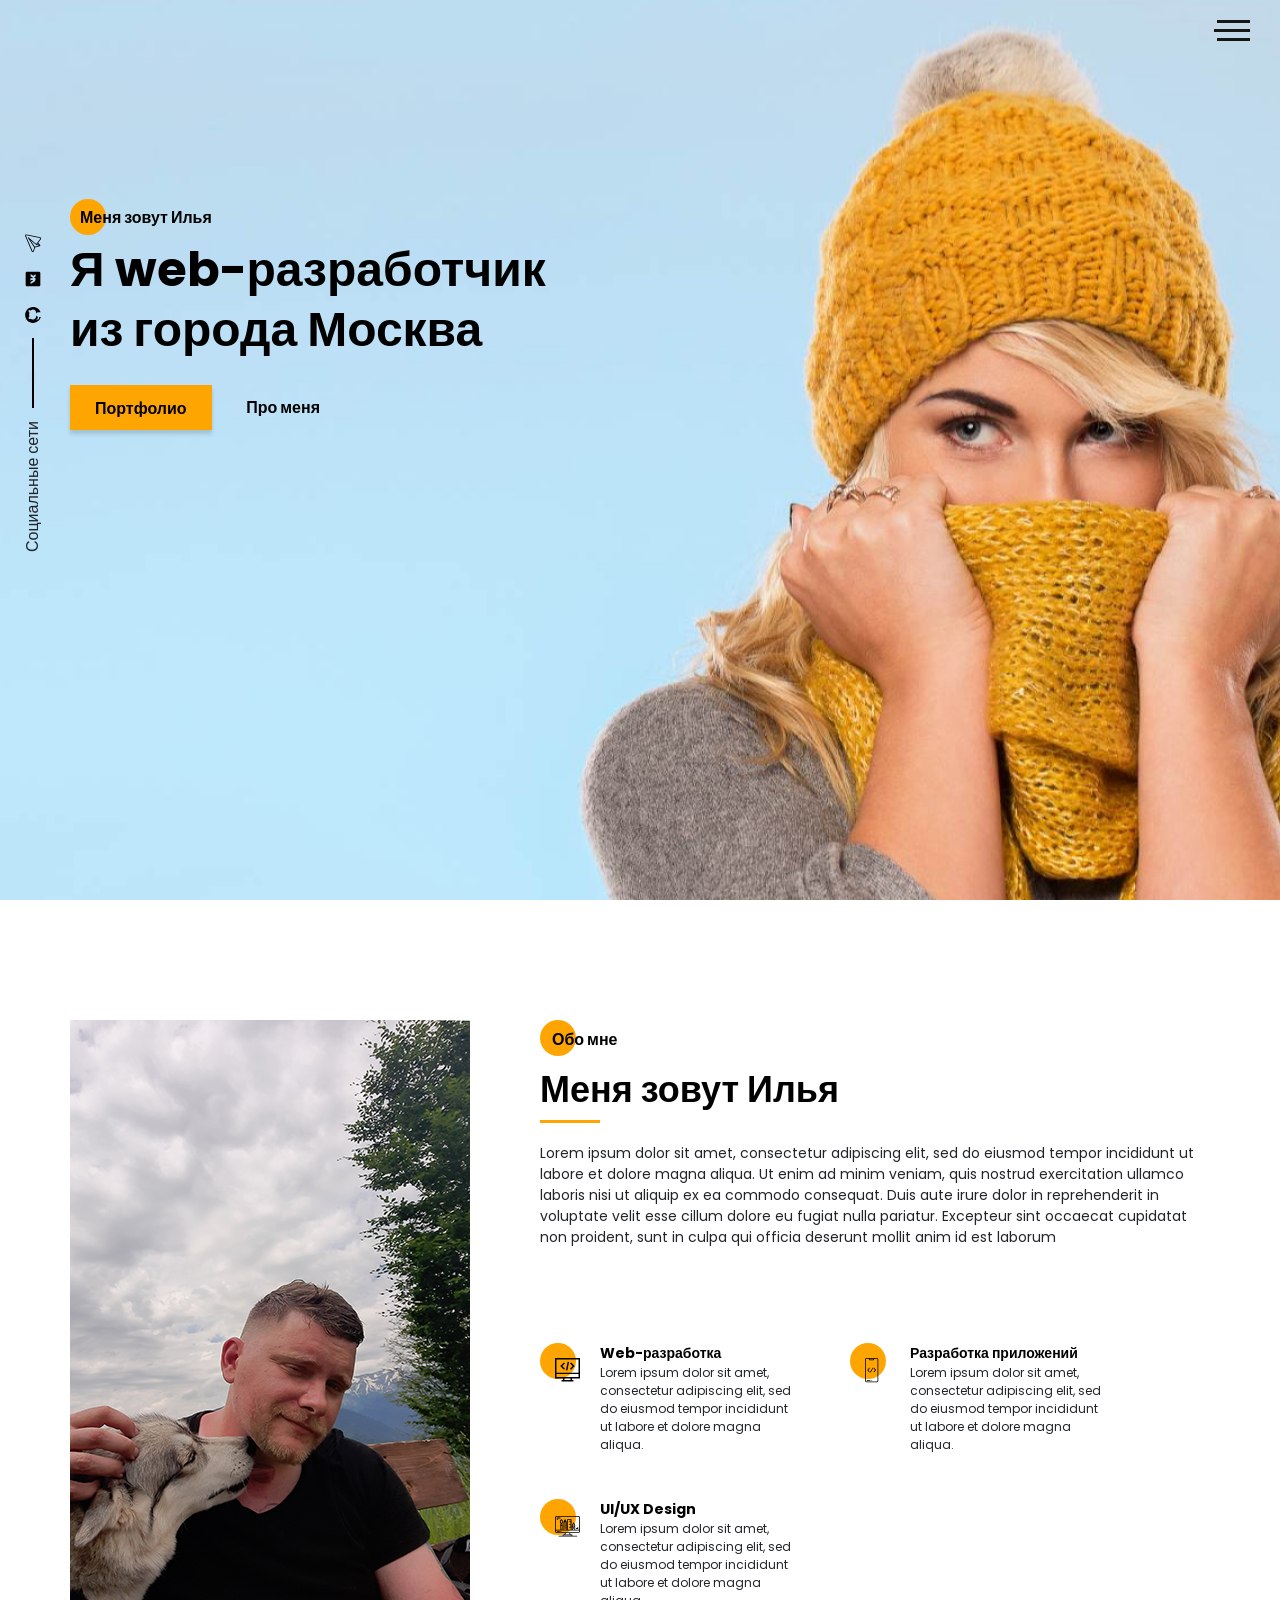
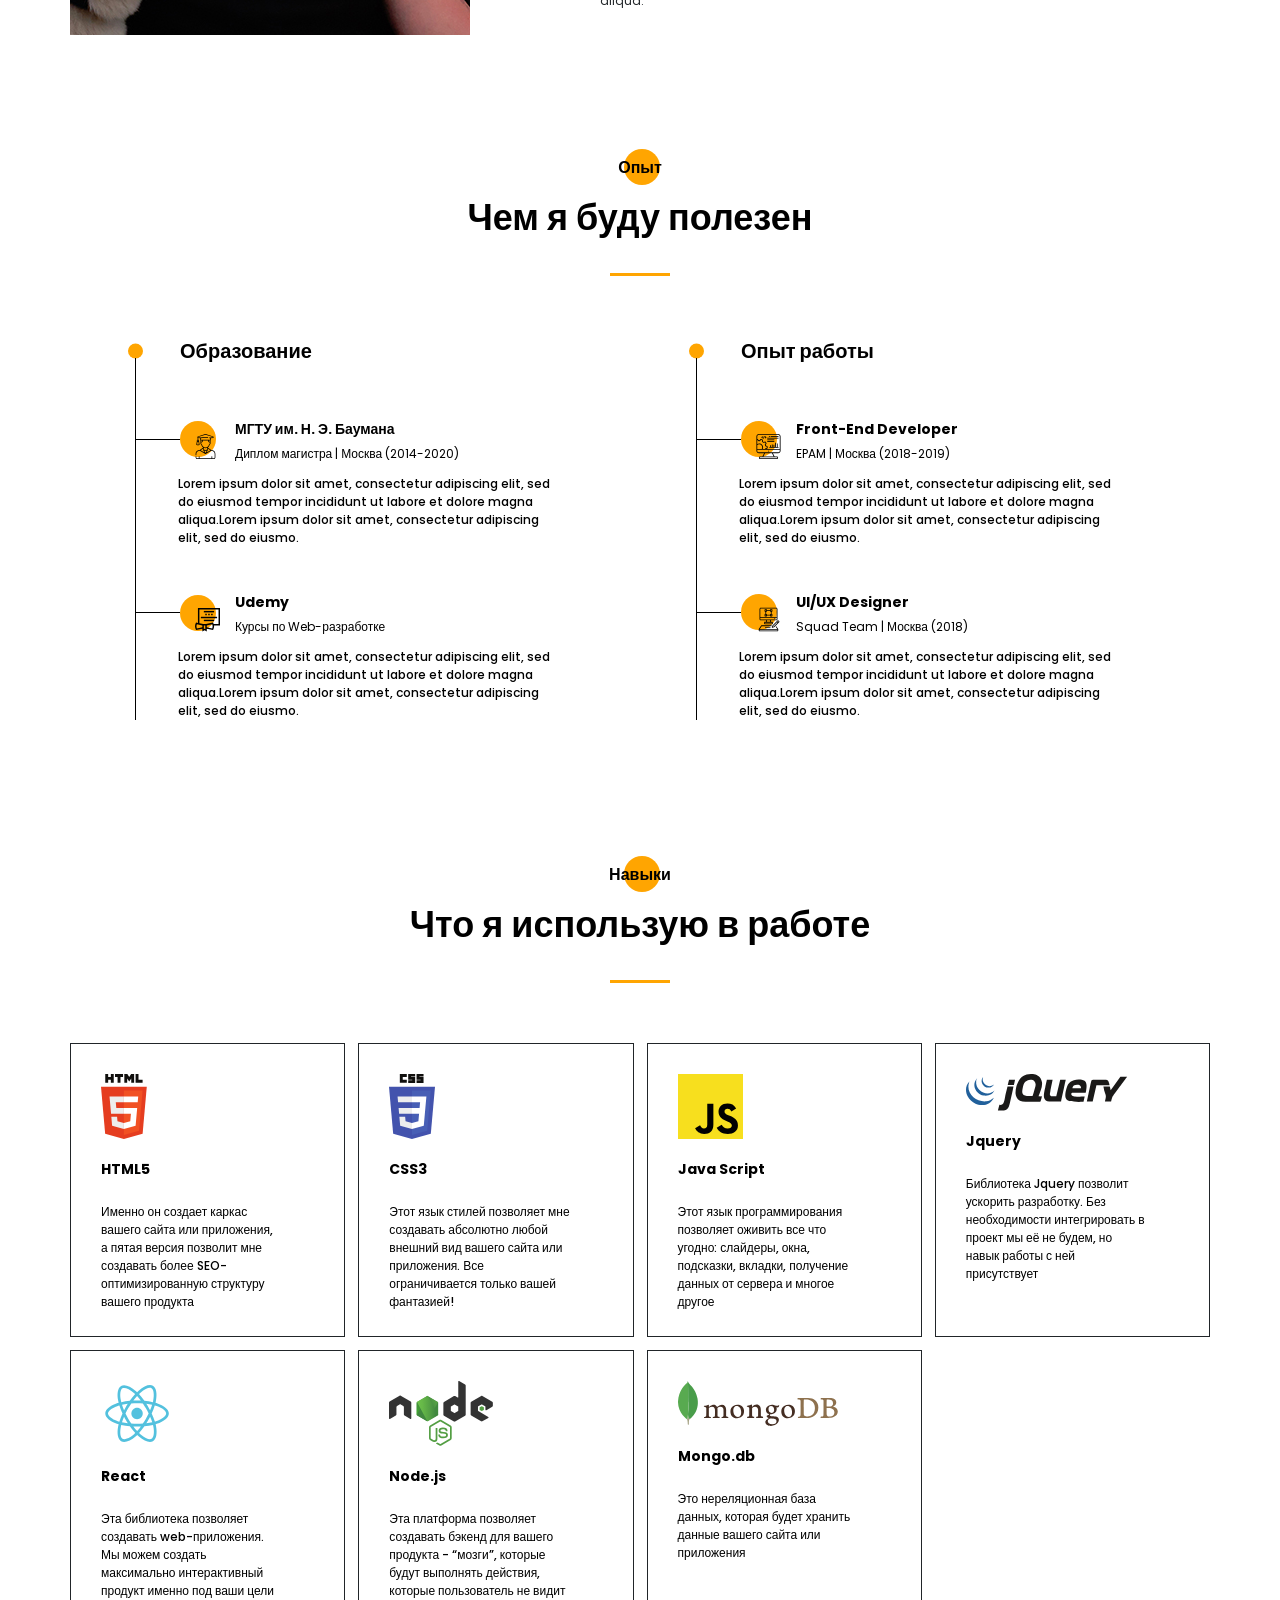
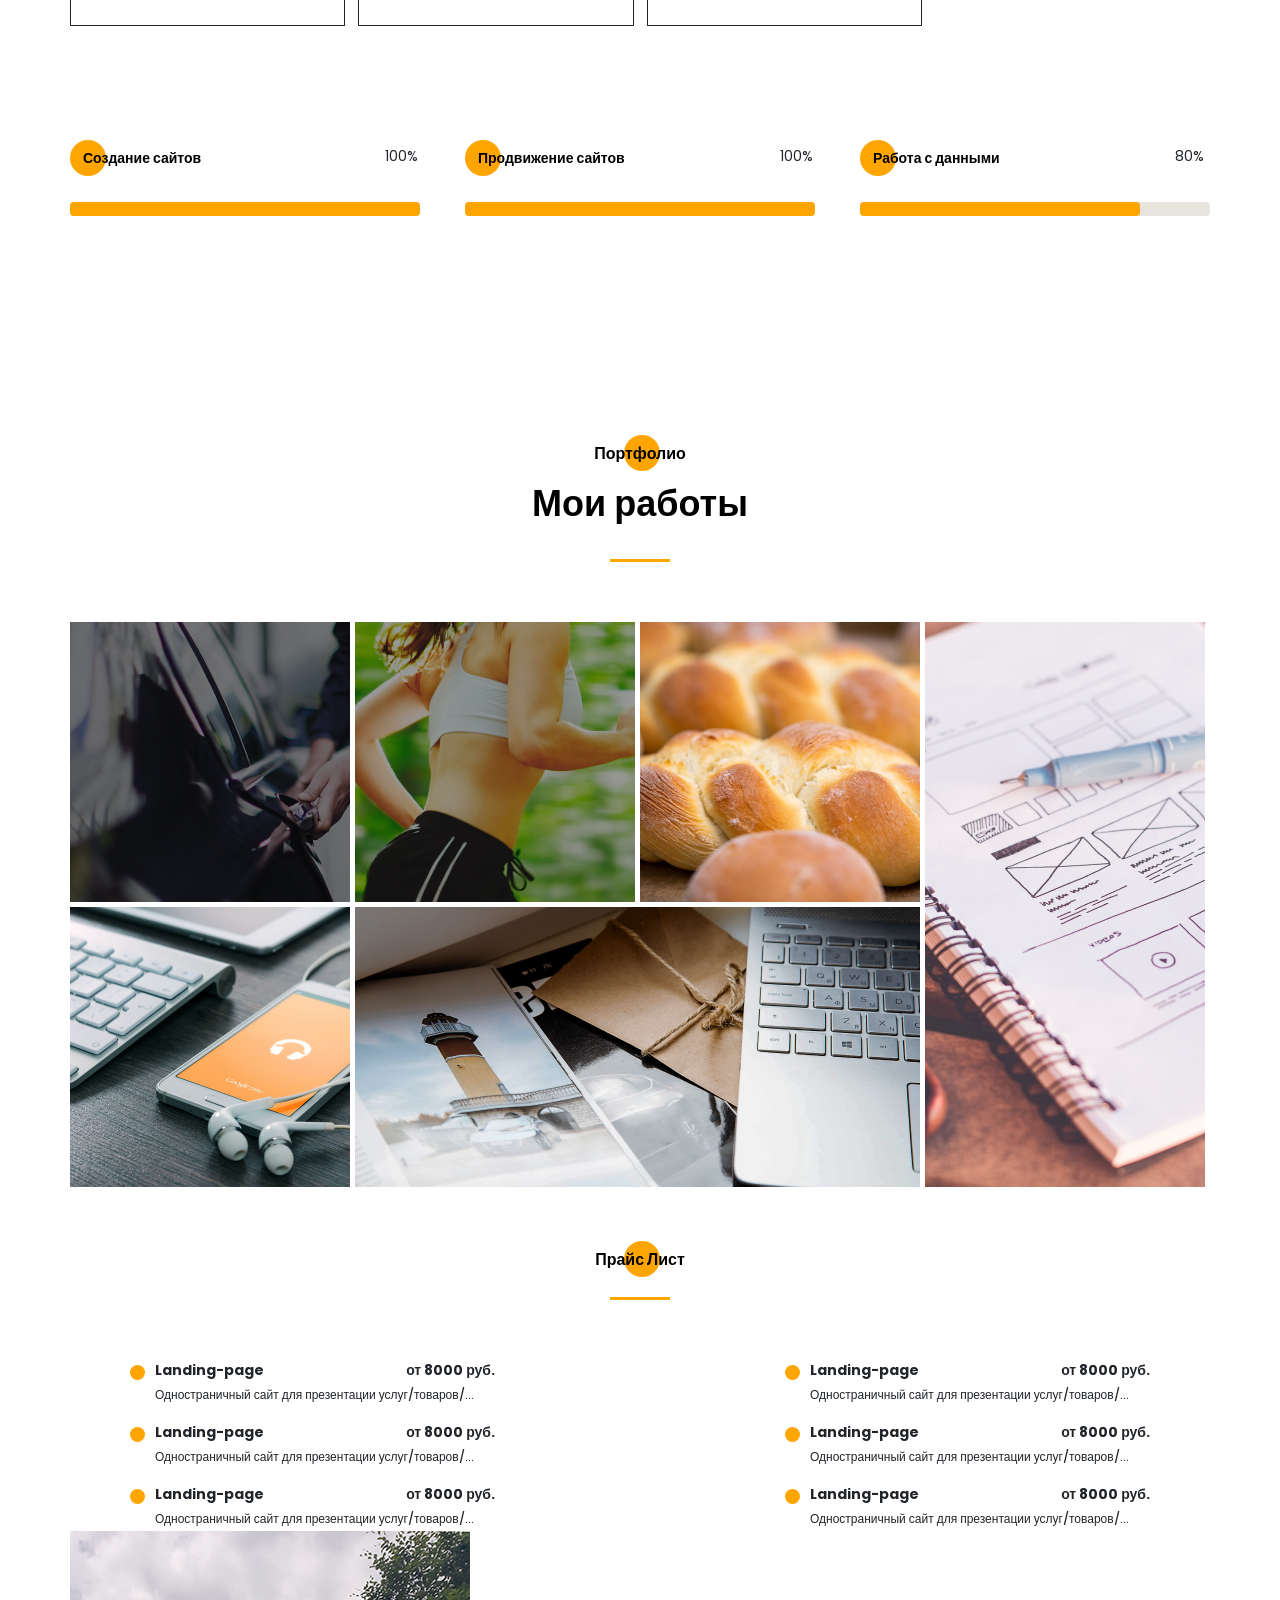
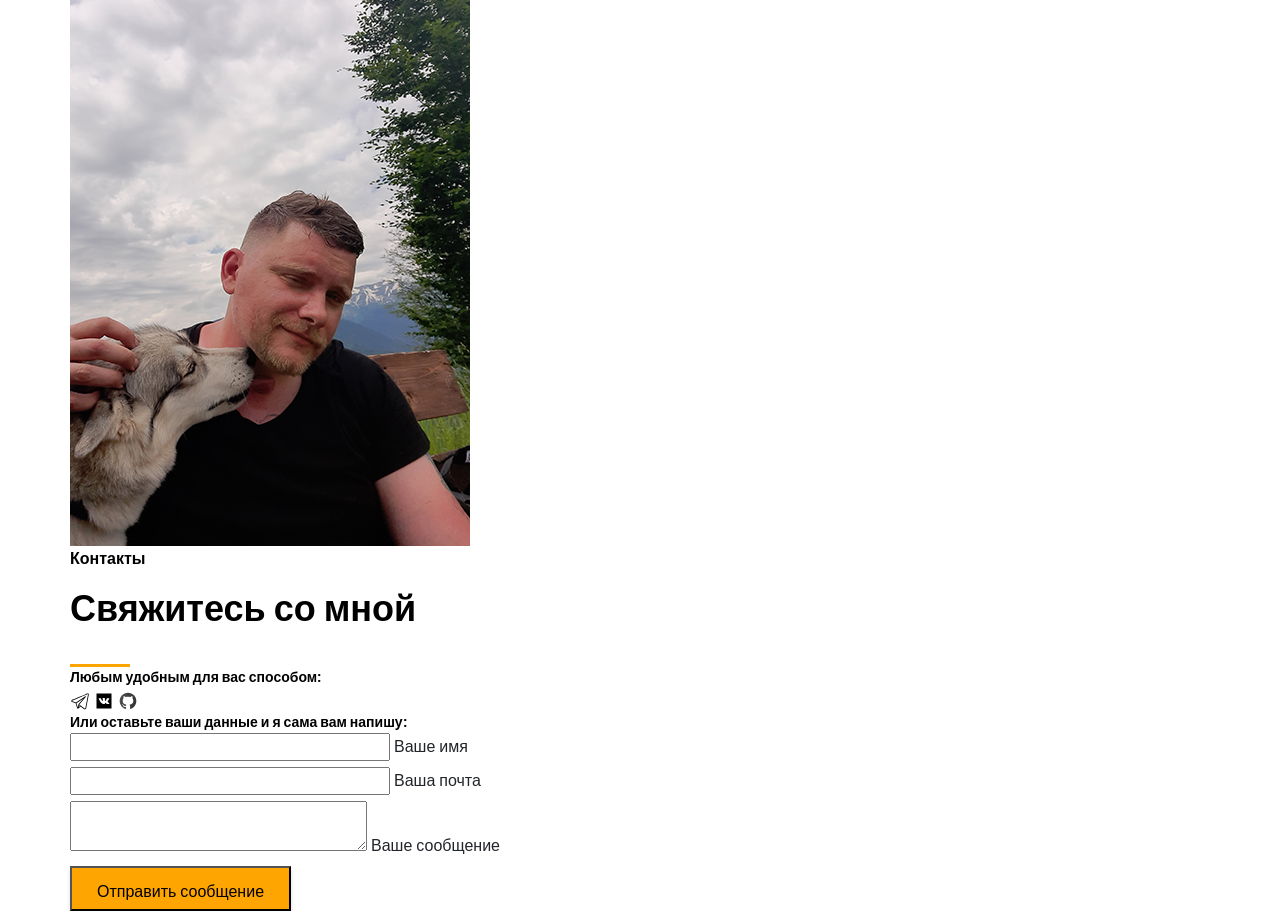
==== commit 6a83d47e: "Делаю форму\Последний блок" ====
--- a/src/index.html
+++ b/src/index.html
@@ -384,6 +384,11 @@
             <div class="price__item">
                 <div class="price__type">Landing-page</div>
                 <div class="price__count">от 8000 руб.</div>
+            <div class="price__descr">Одностраничный сайт для презентации услуг/товаров/...</div>
+            </div>
+            <div class="price__item">
+                <div class="price__type">Landing-page</div>
+                <div class="price__count">от 8000 руб.</div>
                 <div class="price__descr">Одностраничный сайт для презентации услуг/товаров/...</div>
             </div>
             <div class="price__item">
@@ -406,12 +411,9 @@
                 <div class="price__count">от 8000 руб.</div>
                 <div class="price__descr">Одностраничный сайт для презентации услуг/товаров/...</div>
             </div>
-            <div class="price__item">
-                <div class="price__type">Landing-page</div>
-                <div class="price__count">от 8000 руб.</div>
-                <div class="price__descr">Одностраничный сайт для презентации услуг/товаров/...</div>
-            </div>
-        </div>
+
+        </div>
+
     </div>
 </section>
 
@@ -424,10 +426,52 @@
             <h2 class="title title__fz16 contacts__title">Контакты</h2>
             <div class="title title__fz36 contacts__subtitle">Свяжитесь со мной</div>
             <div class="divider"></div>
-            <div class="title title__fz14 contacts_title"></div>
-        </div>
-    </div>
-</section>
+            <div class="title title__fz14 contacts_title">Любым удобным для вас способом:</div>
+            <div class="contacts__social">
+                <a href=""> <svg xmlns="http://www.w3.org/2000/svg" x="0px" y="0px" width="20" height="20" viewBox="0 0 50 50">
+                    <path d="M 44.376953 5.9863281 C 43.889905 6.0076957 43.415817 6.1432497 42.988281 6.3144531 C 42.565113 6.4845113 40.128883 7.5243408 36.53125 9.0625 C 32.933617 10.600659 28.256963 12.603668 23.621094 14.589844 C 14.349356 18.562196 5.2382813 22.470703 5.2382812 22.470703 L 5.3046875 22.445312 C 5.3046875 22.445312 4.7547875 22.629122 4.1972656 23.017578 C 3.9185047 23.211806 3.6186028 23.462555 3.3730469 23.828125 C 3.127491 24.193695 2.9479735 24.711788 3.015625 25.259766 C 3.2532479 27.184511 5.2480469 27.730469 5.2480469 27.730469 L 5.2558594 27.734375 L 14.158203 30.78125 C 14.385177 31.538434 16.858319 39.792923 17.402344 41.541016 C 17.702797 42.507484 17.984013 43.064995 18.277344 43.445312 C 18.424133 43.635633 18.577962 43.782915 18.748047 43.890625 C 18.815627 43.933415 18.8867 43.965525 18.957031 43.994141 C 18.958531 43.994806 18.959437 43.99348 18.960938 43.994141 C 18.969579 43.997952 18.977708 43.998295 18.986328 44.001953 L 18.962891 43.996094 C 18.979231 44.002694 18.995359 44.013801 19.011719 44.019531 C 19.043456 44.030655 19.062905 44.030268 19.103516 44.039062 C 20.123059 44.395042 20.966797 43.734375 20.966797 43.734375 L 21.001953 43.707031 L 26.470703 38.634766 L 35.345703 45.554688 L 35.457031 45.605469 C 37.010484 46.295216 38.415349 45.910403 39.193359 45.277344 C 39.97137 44.644284 40.277344 43.828125 40.277344 43.828125 L 40.310547 43.742188 L 46.832031 9.7519531 C 46.998903 8.9915162 47.022612 8.334202 46.865234 7.7402344 C 46.707857 7.1462668 46.325492 6.6299361 45.845703 6.34375 C 45.365914 6.0575639 44.864001 5.9649605 44.376953 5.9863281 z M 44.429688 8.0195312 C 44.627491 8.0103707 44.774102 8.032983 44.820312 8.0605469 C 44.866523 8.0881109 44.887272 8.0844829 44.931641 8.2519531 C 44.976011 8.419423 45.000036 8.7721605 44.878906 9.3242188 L 44.875 9.3359375 L 38.390625 43.128906 C 38.375275 43.162926 38.240151 43.475531 37.931641 43.726562 C 37.616914 43.982653 37.266874 44.182554 36.337891 43.792969 L 26.632812 36.224609 L 26.359375 36.009766 L 26.353516 36.015625 L 23.451172 33.837891 L 39.761719 14.648438 A 1.0001 1.0001 0 0 0 38.974609 13 A 1.0001 1.0001 0 0 0 38.445312 13.167969 L 14.84375 28.902344 L 5.9277344 25.849609 C 5.9277344 25.849609 5.0423771 25.356927 5 25.013672 C 4.99765 24.994652 4.9871961 25.011869 5.0332031 24.943359 C 5.0792101 24.874869 5.1948546 24.759225 5.3398438 24.658203 C 5.6298218 24.456159 5.9609375 24.333984 5.9609375 24.333984 L 5.9941406 24.322266 L 6.0273438 24.308594 C 6.0273438 24.308594 15.138894 20.399882 24.410156 16.427734 C 29.045787 14.44166 33.721617 12.440122 37.318359 10.902344 C 40.914175 9.3649615 43.512419 8.2583658 43.732422 8.1699219 C 43.982886 8.0696253 44.231884 8.0286918 44.429688 8.0195312 z M 33.613281 18.792969 L 21.244141 33.345703 L 21.238281 33.351562 A 1.0001 1.0001 0 0 0 21.183594 33.423828 A 1.0001 1.0001 0 0 0 21.128906 33.507812 A 1.0001 1.0001 0 0 0 20.998047 33.892578 A 1.0001 1.0001 0 0 0 20.998047 33.900391 L 19.386719 41.146484 C 19.35993 41.068197 19.341173 41.039555 19.3125 40.947266 L 19.3125 40.945312 C 18.800713 39.30085 16.467362 31.5161 16.144531 30.439453 L 33.613281 18.792969 z M 22.640625 35.730469 L 24.863281 37.398438 L 21.597656 40.425781 L 22.640625 35.730469 z"></path>
+                </svg></a>
+                <a href=""> <svg xmlns="http://www.w3.org/2000/svg" x="0px" y="0px" width="20" height="20" viewBox="0 0 24 24">
+                    <path d="M21,3H3v18h18V3z M17.907,15.684l-1.735,0.024c0,0-0.374,0.073-0.864-0.265c-0.649-0.446-1.261-1.606-1.738-1.455 c-0.484,0.154-0.469,1.198-0.469,1.198s0.004,0.184-0.107,0.304c-0.12,0.129-0.355,0.116-0.355,0.116h-0.777 c0,0-1.714,0.142-3.225-1.433c-1.646-1.717-3.1-5.106-3.1-5.106S5.452,8.853,5.543,8.744C5.646,8.623,5.924,8.62,5.924,8.62 l1.857-0.009c0,0,0.175,0.031,0.301,0.123c0.103,0.076,0.162,0.219,0.162,0.219s0.3,0.761,0.698,1.45 c0.776,1.343,1.137,1.637,1.4,1.493c0.384-0.21,0.269-1.898,0.269-1.898s0.007-0.613-0.193-0.886 C10.262,8.899,9.969,8.836,9.84,8.82c-0.105-0.014,0.066-0.257,0.289-0.367c0.334-0.163,0.925-0.173,1.622-0.166 c0.543,0.006,0.7,0.039,0.912,0.091c0.641,0.155,0.423,0.753,0.423,2.188c0,0.46-0.083,1.106,0.248,1.319 c0.143,0.092,0.491,0.014,1.36-1.466c0.413-0.702,0.722-1.527,0.722-1.527s0.068-0.147,0.173-0.21 c0.108-0.065,0.253-0.045,0.253-0.045l1.955-0.012c0,0,0.587-0.071,0.683,0.196c0.1,0.279-0.219,0.93-1.018,1.995 c-1.311,1.75-1.457,1.587-0.368,2.599c1.04,0.967,1.255,1.437,1.291,1.496C18.815,15.627,17.907,15.684,17.907,15.684z"></path>
+                </svg></a>
+                <a href=""><svg xmlns="http://www.w3.org/2000/svg" x="0px" y="0px" width="20" height="20" viewBox="0 0 48 48">
+                    <linearGradient id="rL2wppHyxHVbobwndsT6Ca_AZOZNnY73haj_gr1" x1="4" x2="44" y1="23.508" y2="23.508"
+                                    gradientUnits="userSpaceOnUse">
+                        <stop offset="0" stop-color="#4c4c4c"></stop>
+                        <stop offset="1" stop-color="#343434"></stop>
+                    </linearGradient>
+                    <path fill="url(#rL2wppHyxHVbobwndsT6Ca_AZOZNnY73haj_gr1)"
+                          d="M24,4C12.954,4,4,12.954,4,24c0,8.887,5.801,16.411,13.82,19.016h12.36	C38.199,40.411,44,32.887,44,24C44,12.954,35.046,4,24,4z"></path>
+                    <path d="M30.01,41.996L30,36.198c0-0.939-0.22-1.856-0.642-2.687c5.641-1.133,8.386-4.468,8.386-10.177	c0-2.255-0.665-4.246-1.976-5.92c0.1-0.317,0.174-0.645,0.22-0.981c0.188-1.369-0.023-2.264-0.193-2.984l-0.027-0.116	c-0.186-0.796-0.409-1.364-0.418-1.388l-0.111-0.282l-0.111-0.282l-0.302-0.032l-0.303-0.032c0,0-0.199-0.021-0.501-0.021	c-0.419,0-1.04,0.042-1.627,0.241l-0.196,0.066c-0.74,0.249-1.439,0.485-2.417,1.069c-0.286,0.171-0.599,0.366-0.934,0.584	C27.334,12.881,25.705,12.69,24,12.69c-1.722,0-3.365,0.192-4.889,0.571c-0.339-0.22-0.654-0.417-0.942-0.589	c-0.978-0.584-1.677-0.819-2.417-1.069l-0.196-0.066c-0.585-0.199-1.207-0.241-1.626-0.241c-0.302,0-0.501,0.021-0.501,0.021	l-0.302,0.032l-0.3,0.031l-0.112,0.281l-0.113,0.283c-0.01,0.026-0.233,0.594-0.419,1.391l-0.027,0.115	c-0.17,0.719-0.381,1.615-0.193,2.983c0.048,0.346,0.125,0.685,0.23,1.011c-1.285,1.666-1.936,3.646-1.936,5.89	c0,5.695,2.748,9.028,8.397,10.17c-0.194,0.388-0.345,0.798-0.452,1.224c-0.197,0.067-0.378,0.112-0.538,0.137	c-0.238,0.036-0.487,0.054-0.739,0.054c-0.686,0-1.225-0.134-1.435-0.259c-0.313-0.186-0.872-0.727-1.414-1.518	c-0.463-0.675-1.185-1.558-1.992-1.927c-0.698-0.319-1.437-0.502-2.029-0.502c-0.138,0-0.265,0.01-0.376,0.028	c-0.517,0.082-0.949,0.366-1.184,0.78c-0.203,0.357-0.235,0.773-0.088,1.141c0.219,0.548,0.851,0.985,1.343,1.255	c0.242,0.133,0.765,0.619,1.07,1.109c0.229,0.368,0.335,0.63,0.482,0.992c0.087,0.215,0.183,0.449,0.313,0.732	c0.47,1.022,1.937,1.924,2.103,2.023c0.806,0.483,2.161,0.638,3.157,0.683l0.123,0.003c0,0,0.001,0,0.001,0	c0.24,0,0.57-0.023,1.004-0.071v2.613c0.002,0.529-0.537,0.649-1.25,0.638l0.547,0.184C19.395,43.572,21.645,44,24,44	c2.355,0,4.605-0.428,6.703-1.176l0.703-0.262C30.695,42.538,30.016,42.422,30.01,41.996z"
+                          opacity=".05"></path>
+                    <path d="M30.781,42.797c-0.406,0.047-1.281-0.109-1.281-0.795v-5.804c0-1.094-0.328-2.151-0.936-3.052	c5.915-0.957,8.679-4.093,8.679-9.812c0-2.237-0.686-4.194-2.039-5.822c0.137-0.365,0.233-0.75,0.288-1.147	c0.175-1.276-0.016-2.086-0.184-2.801l-0.027-0.116c-0.178-0.761-0.388-1.297-0.397-1.319l-0.111-0.282l-0.303-0.032	c0,0-0.178-0.019-0.449-0.019c-0.381,0-0.944,0.037-1.466,0.215l-0.196,0.066c-0.714,0.241-1.389,0.468-2.321,1.024	c-0.332,0.198-0.702,0.431-1.101,0.694C27.404,13.394,25.745,13.19,24,13.19c-1.762,0-3.435,0.205-4.979,0.61	c-0.403-0.265-0.775-0.499-1.109-0.699c-0.932-0.556-1.607-0.784-2.321-1.024l-0.196-0.066c-0.521-0.177-1.085-0.215-1.466-0.215	c-0.271,0-0.449,0.019-0.449,0.019l-0.302,0.032l-0.113,0.283c-0.009,0.022-0.219,0.558-0.397,1.319l-0.027,0.116	c-0.169,0.715-0.36,1.524-0.184,2.8c0.056,0.407,0.156,0.801,0.298,1.174c-1.327,1.62-1.999,3.567-1.999,5.795	c0,5.703,2.766,8.838,8.686,9.806c-0.395,0.59-0.671,1.255-0.813,1.964c-0.33,0.13-0.629,0.216-0.891,0.256	c-0.263,0.04-0.537,0.06-0.814,0.06c-0.69,0-1.353-0.129-1.69-0.329c-0.44-0.261-1.057-0.914-1.572-1.665	c-0.35-0.51-1.047-1.417-1.788-1.755c-0.635-0.29-1.298-0.457-1.821-0.457c-0.11,0-0.21,0.008-0.298,0.022	c-0.366,0.058-0.668,0.252-0.828,0.534c-0.128,0.224-0.149,0.483-0.059,0.708c0.179,0.448,0.842,0.85,1.119,1.002	c0.335,0.184,0.919,0.744,1.254,1.284c0.251,0.404,0.37,0.697,0.521,1.067c0.085,0.209,0.178,0.437,0.304,0.712	c0.331,0.719,1.353,1.472,1.905,1.803c0.754,0.452,2.154,0.578,2.922,0.612l0.111,0.002c0.299,0,0.8-0.045,1.495-0.135v3.177	c0,0.779-0.991,0.81-1.234,0.81c-0.031,0,0.503,0.184,0.503,0.184C19.731,43.64,21.822,44,24,44c2.178,0,4.269-0.36,6.231-1.003	C30.231,42.997,30.812,42.793,30.781,42.797z"
+                          opacity=".07"></path>
+                    <path fill="#fff"
+                          d="M36.744,23.334c0-2.31-0.782-4.226-2.117-5.728c0.145-0.325,0.296-0.761,0.371-1.309	c0.172-1.25-0.031-2-0.203-2.734s-0.375-1.25-0.375-1.25s-0.922-0.094-1.703,0.172s-1.453,0.469-2.422,1.047	c-0.453,0.27-0.909,0.566-1.27,0.806C27.482,13.91,25.785,13.69,24,13.69c-1.801,0-3.513,0.221-5.067,0.652	c-0.362-0.241-0.821-0.539-1.277-0.811c-0.969-0.578-1.641-0.781-2.422-1.047s-1.703-0.172-1.703-0.172s-0.203,0.516-0.375,1.25	s-0.375,1.484-0.203,2.734c0.077,0.562,0.233,1.006,0.382,1.333c-1.31,1.493-2.078,3.397-2.078,5.704	c0,5.983,3.232,8.714,9.121,9.435c-0.687,0.726-1.148,1.656-1.303,2.691c-0.387,0.17-0.833,0.33-1.262,0.394	c-1.104,0.167-2.271,0-2.833-0.333s-1.229-1.083-1.729-1.813c-0.422-0.616-1.031-1.331-1.583-1.583	c-0.729-0.333-1.438-0.458-1.833-0.396c-0.396,0.063-0.583,0.354-0.5,0.563c0.083,0.208,0.479,0.521,0.896,0.75	c0.417,0.229,1.063,0.854,1.438,1.458c0.418,0.674,0.5,1.063,0.854,1.833c0.249,0.542,1.101,1.219,1.708,1.583	c0.521,0.313,1.562,0.491,2.688,0.542c0.389,0.018,1.308-0.096,2.083-0.206v3.75c0,0.639-0.585,1.125-1.191,1.013	C19.756,43.668,21.833,44,24,44c2.166,0,4.243-0.332,6.19-0.984C29.585,43.127,29,42.641,29,42.002v-5.804	c0-1.329-0.527-2.53-1.373-3.425C33.473,32.071,36.744,29.405,36.744,23.334z M11.239,32.727c-0.154-0.079-0.237-0.225-0.185-0.328	c0.052-0.103,0.22-0.122,0.374-0.043c0.154,0.079,0.237,0.225,0.185,0.328S11.393,32.806,11.239,32.727z M12.451,33.482	c-0.081,0.088-0.255,0.06-0.389-0.062s-0.177-0.293-0.096-0.381c0.081-0.088,0.255-0.06,0.389,0.062S12.532,33.394,12.451,33.482z M13.205,34.732c-0.102,0.072-0.275,0.005-0.386-0.15s-0.118-0.34-0.016-0.412s0.275-0.005,0.386,0.15	C13.299,34.475,13.307,34.66,13.205,34.732z M14.288,35.673c-0.069,0.112-0.265,0.117-0.437,0.012s-0.256-0.281-0.187-0.393	c0.069-0.112,0.265-0.117,0.437-0.012S14.357,35.561,14.288,35.673z M15.312,36.594c-0.213-0.026-0.371-0.159-0.353-0.297	c0.017-0.138,0.204-0.228,0.416-0.202c0.213,0.026,0.371,0.159,0.353,0.297C15.711,36.529,15.525,36.62,15.312,36.594z M16.963,36.833c-0.227-0.013-0.404-0.143-0.395-0.289c0.009-0.146,0.2-0.255,0.427-0.242c0.227,0.013,0.404,0.143,0.395,0.289	C17.381,36.738,17.19,36.846,16.963,36.833z M18.521,36.677c-0.242,0-0.438-0.126-0.438-0.281s0.196-0.281,0.438-0.281	c0.242,0,0.438,0.126,0.438,0.281S18.762,36.677,18.521,36.677z"></path>
+                </svg></a>
+            </div>
+            <div class="title title__fz14 contacts_title">Или оставьте ваши данные и я сама вам напишу:</div>
+
+            <form action="#" class="contacts__form">
+                <div class="contacts__input">
+                    <input name="name" id="name" type="text">
+                    <label for="name">Ваше имя</label>
+                </div>
+                <div class="contacts__input">
+                    <input name="email" id="email" type="email">
+                    <label for="email ">Ваша почта</label>
+                </div>
+                <div class="contacts__textarea">
+                    <textarea name="text" id="text"></textarea>
+                    <label for="text">Ваше сообщение</label>
+                </div>
+                <button class="btn">Отправить сообщение</button>
+            </form>
+
+        </div>
+    </div>
+</section>
+
 <script src="js/script.min.js"></script>
 </body>
 </html>
--- a/src/sass/stile.min.css
+++ b/src/sass/stile.min.css
@@ -5,4 +5,4 @@
  * Licensed under MIT (https://github.com/twbs/bootstrap/blob/master/LICENSE)
  * Forked from Normalize.css, licensed MIT (https://github.com/necolas/normalize.css/blob/master/LICENSE.md)
  */
-@import url(https://fonts.googleapis.com/css2?family=Poppins:wght@500;700&display=swap);*,::after,::before{box-sizing:border-box}html{font-family:sans-serif;line-height:1.15;-webkit-text-size-adjust:100%;-webkit-tap-highlight-color:transparent}article,aside,figcaption,figure,footer,header,hgroup,main,nav,section{display:block}body{margin:0;font-family:-apple-system,BlinkMacSystemFont,"Segoe UI",Roboto,"Helvetica Neue",Arial,"Noto Sans",sans-serif,"Apple Color Emoji","Segoe UI Emoji","Segoe UI Symbol","Noto Color Emoji";font-size:1rem;font-weight:400;line-height:1.5;color:#212529;text-align:left;background-color:#fff}[tabindex="-1"]:focus{outline:0!important}hr{box-sizing:content-box;height:0;overflow:visible}dl,h1,h2,h3,h4,h5,h6,ol,p,ul{margin-top:0;margin-bottom:.5rem}dl,ol,p,ul{margin-bottom:1rem}abbr[data-original-title],abbr[title]{-webkit-text-decoration:underline dotted;text-decoration:underline dotted;cursor:help;border-bottom:0;-webkit-text-decoration-skip-ink:none;text-decoration-skip-ink:none}address{margin-bottom:1rem;font-style:normal;line-height:inherit}.resume__item-head h4,ol ol,ol ul,ul ol,ul ul{margin-bottom:0}dt{font-weight:700}dd{margin-bottom:.5rem;margin-left:0}blockquote,figure{margin:0 0 1rem}b,strong{font-weight:bolder}small{font-size:80%}sub,sup{position:relative;font-size:75%;line-height:0;vertical-align:baseline}sub{bottom:-.25em}sup{top:-.5em}a{color:#007bff;text-decoration:none;background-color:transparent}a:hover{color:#0056b3;text-decoration:underline}a:not([href]):not([tabindex]){color:inherit;text-decoration:none}a:not([href]):not([tabindex]):focus,a:not([href]):not([tabindex]):hover{color:inherit;text-decoration:none}a:not([href]):not([tabindex]):focus{outline:0}code,kbd,pre,samp{font-family:SFMono-Regular,Menlo,Monaco,Consolas,"Liberation Mono","Courier New",monospace;font-size:1em}pre{margin-top:0;margin-bottom:1rem;overflow:auto}img,svg{vertical-align:middle}img{border-style:none}svg{overflow:hidden}table{border-collapse:collapse}caption{padding-top:.75rem;padding-bottom:.75rem;color:#6c757d;text-align:left;caption-side:bottom}th{text-align:inherit}label{display:inline-block;margin-bottom:.5rem}button{border-radius:0}button:focus{outline:1px dotted;outline:5px auto -webkit-focus-ring-color}button,input,optgroup,select,textarea{margin:0;font-family:inherit;font-size:inherit;line-height:inherit}button,input{overflow:visible}button,select{text-transform:none}select{word-wrap:normal}[type=button],[type=reset],[type=submit],button{-webkit-appearance:button}[type=button]:not(:disabled),[type=reset]:not(:disabled),[type=submit]:not(:disabled),button:not(:disabled){cursor:pointer}[type=button]::-moz-focus-inner,[type=reset]::-moz-focus-inner,[type=submit]::-moz-focus-inner,button::-moz-focus-inner{padding:0;border-style:none}input[type=checkbox],input[type=radio]{box-sizing:border-box;padding:0}input[type=date],input[type=datetime-local],input[type=month],input[type=time]{-webkit-appearance:listbox}textarea{overflow:auto;resize:vertical}fieldset{min-width:0;padding:0;margin:0;border:0}legend{display:block;width:100%;max-width:100%;padding:0;margin-bottom:.5rem;font-size:1.5rem;line-height:inherit;color:inherit;white-space:normal}progress{vertical-align:baseline}[type=number]::-webkit-inner-spin-button,[type=number]::-webkit-outer-spin-button{height:auto}[type=search]{outline-offset:-2px;-webkit-appearance:none}[type=search]::-webkit-search-decoration{-webkit-appearance:none}::-webkit-file-upload-button{font:inherit;-webkit-appearance:button}output{display:inline-block}summary{display:list-item;cursor:pointer}template{display:none}[hidden]{display:none!important}.promo{min-height:100vh;position:relative;background:url(../img/main_bg.jpg)no-repeat 50%/cover;padding-top:205px}.promo__title{width:535px;margin-top:10px}.promo_subtitle{position:relative;padding-left:10px;z-index:2}.menu__link:before,.promo_subtitle:before{content:"";position:absolute;border-radius:100%}.promo_subtitle:before{width:36px;height:36px;background:#ffa501;z-index:-1;top:-25%;left:0}.promo__btns{margin-top:25px;display:flex;align-items:center;justify-content:space-between;width:250px}.promo__link,.title{color:#000;font-weight:700}.promo__link:hover{color:#000;text-decoration:none}.title{line-height:60px}.title__fz14{font-size:14px;line-height:normal}.title__fz16,.title__fz20{font-size:16px;line-height:normal}.title__fz20{font-size:20px}.title__fz48{font-size:48px}.title__fz36{font-size:36px}.btn{height:45px;background:#ffa501;box-shadow:0 4px 4px 0 rgba(0,0,0,.15);padding:12px 25px}.sidepanel{position:fixed;top:230px;left:20px;display:flex;flex-direction:column;justify-content:space-between;height:340px;z-index:3;align-items:center}.sidepanel__divider{width:2px;height:70px;background-color:#000}.sidepanel__text{height:150px;width:25px}.sidepanel__text span{transform:rotate(-90deg) translate(-30%,-260%);display:block;width:150px}.social{width:20px;height:20px}.hamburger{position:absolute;top:20px;right:30px;height:21px;display:flex;flex-direction:column;justify-content:space-between;align-items:flex-end;cursor:pointer}.hamburger span{display:block;width:33px;height:3px;background-color:#151812}.hamburger span.long{width:36px}.menu,.menu__block{transition:all .6s;z-index:10}.menu{position:fixed;top:0;left:-100%;width:100%;height:100vh;visibility:hidden;opacity:0}.menu.active{left:0;visibility:visible;opacity:1}.menu__block{position:relative;width:345px;padding-top:140px;padding-left:40px;background-color:#ffa501;height:100%}.menu__close{position:absolute;top:24px;right:25px;cursor:pointer}.menu__list{list-style-type:none;padding-left:35px}.menu__link{position:relative;margin-bottom:15px;font-size:24px;font-weight:700;line-height:normal;color:#fff}.menu__link:before{left:-35px;top:10px;width:15px;height:15px;border:1px solid #000;transition:all .7s}.menu__link:hover:before{background-color:#fff}.menu__link a{color:#fff}.menu__social{position:absolute;width:90px;display:flex;justify-content:space-between;align-items:center;bottom:50px;left:50%;transform:translateX(-50%)}.menu_overlay{position:fixed;width:100%;top:0;left:0;height:100%;background-color:#fff;opacity:.75}.about{padding-top:120px}.about__wrapper{display:grid;grid-template-columns:400px 670px;grid-template-rows:minmax(245px,auto) minmax(255px,auto);grid-auto-rows:minmax(245px,auto);column-gap:70px;row-gap:40px}.about__photo{grid-row:1/3}.about__photo img,.portfolio__item img{width:100%}.about__descr{padding-top:6px}.about__descr .divider{margin-top:0}.about__title{position:relative;padding:1px 0 0 12px}.about__skill-circle:before,.about__title:before{content:"";width:36px;height:36px;background:#ffa501;position:absolute;border-radius:100%;z-index:-1;left:0}.about__title:before{top:-25%}.about__text{font-size:14px;line-height:normal;margin-top:20px}.about__skills{display:grid;grid-template:repeat(2,minmax(115px,auto))/repeat(2,260px);grid-auto-rows:1fr;column-gap:50px;row-gap:20px}.about__skill-item{display:grid;grid-template-columns:40px 200px;column-gap:20px}.about__skill-circle{position:relative;padding:15px 0 0 15px}.about__skill-circle:before{top:0}.about__skill-text{font-size:12px;line-height:normal}.resume{margin-top:120px}.resume_title{position:relative}.resume__column-title:before,.resume_title:before{content:"";position:absolute;border-radius:100%;z-index:-1}.resume_title:before{width:36px;height:36px;background:#ffa501;top:-6px;left:47%;transform:translateX(50%)}.resume__subtitle,.resume_title{text-align:center}.portfolio .divider,.resume .divider{margin:25px auto 0}.resume__wrapper{display:grid;padding:60px 65px 0;grid-template-columns:repeat(2,425px);column-gap:136px}.resume__column-title{position:relative;padding-left:45px}.resume__column-title:before{width:15px;height:15px;background-color:#ffa501;left:-7px;top:50%;transform:translatey(-50%)}.resume ul{list-style-type:none}.resume ul li,.resume__item{position:relative}.resume ul li:after,.resume__item:before{position:absolute;content:"";background:#000}.resume ul li:after{width:1px;height:calc(100% + 16px);top:-16px;left:0}.resume__item:before{height:1px;width:45px;top:65px}.resume__item-head{position:relative;padding:45px 0 0 100px}.resume__item-body{padding:12px 0 0 43px;color:#000;font-size:12px;font-style:normal;font-weight:500;line-height:normal}.resume__item-icon{position:absolute;left:60px;top:60px}.resume__item-icon:before{left:-15px;top:-50%}.resume__item-location{color:#000;font-size:12px;line-height:normal;margin-top:5px}.works{padding-top:126px}.works__divider{margin:25px auto 0;width:60px;height:3px;background-color:#ffa501}.works__wrapper{display:grid;grid-template-columns:repeat(4,minmax(270px,auto));column-gap:13px;margin-top:60px;row-gap:13px}.works__skills{border:1px solid}.works__item_img{padding:30px 0 20px 30px}.works h4,.works__text{padding:0 0 15px 30px;color:#000;font-size:14px;font-style:normal;font-weight:700;line-height:normal}.works__text{display:block;width:211px;font-size:12px;font-weight:500;padding:0 0 25px 30px}.works__ratings{margin-top:120px;display:grid;grid-template:repeat(2,minmax(70px,auto))/repeat(3,350px);column-gap:45px;row-gap:35px}.works__ratings_item{display:grid;grid-template:minmax(21px,auto) 14px/200px 35px;justify-content:space-between;align-content:space-between}.works__ratings_title{position:relative;padding:2px 0 0 13px}.portfolio_title:before,.resume__item-icon:before,.works__ratings_title:before{content:"";width:36px;height:36px;background:#ffa501;position:absolute;border-radius:100%;z-index:-1}.works__ratings_title:before{top:-25%;left:0}.works__ratings_counter{font-size:14px;line-height:21px}.works__ratings_line{width:350px;height:14px;background-color:#e8e4de;border-radius:4px;grid-column:1/3}.works__ratings_line span{display:block;height:100%;background-color:#ffa501;border-radius:4px}.portfolio{padding-top:120px}.portfolio_title{position:relative}.portfolio_title:before{top:-6px;left:47%;transform:translateX(50%)}.portfolio_subtitle,.portfolio_title{text-align:center}.portfolio__wrapper{margin-top:60px;display:grid;grid-template:repeat(2,280px)/repeat(4,280px);grid-auto-rows:280px;gap:5px}.portfolio__wrapper .vertical{grid-row:1/3;grid-column:4/5}.portfolio__wrapper .horizontal{grid-row:2/3;grid-column:2/4}.portfolio__item img:hover{transform:scale(1.05);transition:all .6s}.price{margin-top:60px}.price_title{text-align:center;position:relative}.price__item:before,.price_title:before{content:"";border-radius:100%;position:absolute}.price_title:before{width:36px;height:36px;background:#ffa501;z-index:-1;top:-6px;left:47%;transform:translateX(50%)}.price .divider,.price__divider{margin:25px auto 0}.price__divider{width:60px;height:3px;background-color:#ffa501}.price__wrapper{margin-top:60px;padding:0 60px;display:grid;grid-template:repeat(3,minmax(45px,auto))/repeat(2,365px);grid-auto-rows:minmax(45px,auto);row-gap:15px;justify-content:space-between}.price__item{position:relative;display:grid;grid-template:repeat(2,minmax(21px,auto))/repeat(2,auto);row-gap:5px;padding-left:25px}.price__item:before{width:15px;height:15px;background-color:#ffa501;margin-top:5px}.price__count,.price__type{font-size:14px;font-style:normal;font-weight:700;line-height:normal}.price__count{justify-self:flex-end}.price__descr{font-size:12px;font-style:normal;font-weight:500;line-height:normal;grid-column:1/3}*{font-family:"Poppins",sans-serif;margin:0;padding:0}.divider{width:60px;height:3px;background-color:#ffa501;margin-top:25px}.container{width:1140px;margin:0 auto}+@import url(https://fonts.googleapis.com/css2?family=Poppins:wght@500;700&display=swap);*,::after,::before{box-sizing:border-box}html{font-family:sans-serif;line-height:1.15;-webkit-text-size-adjust:100%;-webkit-tap-highlight-color:transparent}article,aside,figcaption,figure,footer,header,hgroup,main,nav,section{display:block}body{margin:0;font-family:-apple-system,BlinkMacSystemFont,"Segoe UI",Roboto,"Helvetica Neue",Arial,"Noto Sans",sans-serif,"Apple Color Emoji","Segoe UI Emoji","Segoe UI Symbol","Noto Color Emoji";font-size:1rem;font-weight:400;line-height:1.5;color:#212529;text-align:left;background-color:#fff}[tabindex="-1"]:focus{outline:0!important}hr{box-sizing:content-box;height:0;overflow:visible}dl,h1,h2,h3,h4,h5,h6,ol,p,ul{margin-top:0;margin-bottom:.5rem}dl,ol,p,ul{margin-bottom:1rem}abbr[data-original-title],abbr[title]{-webkit-text-decoration:underline dotted;text-decoration:underline dotted;cursor:help;border-bottom:0;-webkit-text-decoration-skip-ink:none;text-decoration-skip-ink:none}address{margin-bottom:1rem;font-style:normal;line-height:inherit}.resume__item-head h4,ol ol,ol ul,ul ol,ul ul{margin-bottom:0}dt{font-weight:700}dd{margin-bottom:.5rem;margin-left:0}blockquote,figure{margin:0 0 1rem}b,strong{font-weight:bolder}small{font-size:80%}sub,sup{position:relative;font-size:75%;line-height:0;vertical-align:baseline}sub{bottom:-.25em}sup{top:-.5em}a{color:#007bff;text-decoration:none;background-color:transparent}a:hover{color:#0056b3;text-decoration:underline}a:not([href]):not([tabindex]){color:inherit;text-decoration:none}a:not([href]):not([tabindex]):focus,a:not([href]):not([tabindex]):hover{color:inherit;text-decoration:none}a:not([href]):not([tabindex]):focus{outline:0}code,kbd,pre,samp{font-family:SFMono-Regular,Menlo,Monaco,Consolas,"Liberation Mono","Courier New",monospace;font-size:1em}pre{margin-top:0;margin-bottom:1rem;overflow:auto}img,svg{vertical-align:middle}img{border-style:none}svg{overflow:hidden}table{border-collapse:collapse}caption{padding-top:.75rem;padding-bottom:.75rem;color:#6c757d;text-align:left;caption-side:bottom}th{text-align:inherit}label{display:inline-block;margin-bottom:.5rem}button{border-radius:0}button:focus{outline:1px dotted;outline:5px auto -webkit-focus-ring-color}button,input,optgroup,select,textarea{margin:0;font-family:inherit;font-size:inherit;line-height:inherit}button,input{overflow:visible}button,select{text-transform:none}select{word-wrap:normal}[type=button],[type=reset],[type=submit],button{-webkit-appearance:button}[type=button]:not(:disabled),[type=reset]:not(:disabled),[type=submit]:not(:disabled),button:not(:disabled){cursor:pointer}[type=button]::-moz-focus-inner,[type=reset]::-moz-focus-inner,[type=submit]::-moz-focus-inner,button::-moz-focus-inner{padding:0;border-style:none}input[type=checkbox],input[type=radio]{box-sizing:border-box;padding:0}input[type=date],input[type=datetime-local],input[type=month],input[type=time]{-webkit-appearance:listbox}textarea{overflow:auto;resize:vertical}fieldset{min-width:0;padding:0;margin:0;border:0}legend{display:block;width:100%;max-width:100%;padding:0;margin-bottom:.5rem;font-size:1.5rem;line-height:inherit;color:inherit;white-space:normal}progress{vertical-align:baseline}[type=number]::-webkit-inner-spin-button,[type=number]::-webkit-outer-spin-button{height:auto}[type=search]{outline-offset:-2px;-webkit-appearance:none}[type=search]::-webkit-search-decoration{-webkit-appearance:none}::-webkit-file-upload-button{font:inherit;-webkit-appearance:button}output{display:inline-block}summary{display:list-item;cursor:pointer}template{display:none}[hidden]{display:none!important}.promo{min-height:100vh;position:relative;background:url(../img/main_bg.jpg)no-repeat 50%/cover;padding-top:205px}.promo__title{width:535px;margin-top:10px}.promo_subtitle{position:relative;padding-left:10px;z-index:2}.menu__link:before,.promo_subtitle:before{content:"";position:absolute;border-radius:100%}.promo_subtitle:before{width:36px;height:36px;background:#ffa501;z-index:-1;top:-25%;left:0}.promo__btns{margin-top:25px;display:flex;align-items:center;justify-content:space-between;width:250px}.promo__link,.title{color:#000;font-weight:700}.promo__link:hover{color:#000;text-decoration:none}.title{line-height:60px}.title__fz14{font-size:14px;line-height:normal}.title__fz16,.title__fz20{font-size:16px;line-height:normal}.title__fz20{font-size:20px}.title__fz48{font-size:48px}.title__fz36{font-size:36px}.btn{height:45px;background:#ffa501;box-shadow:0 4px 4px 0 rgba(0,0,0,.15);padding:12px 25px}.sidepanel{position:fixed;top:230px;left:20px;display:flex;flex-direction:column;justify-content:space-between;height:340px;z-index:3;align-items:center}.sidepanel__divider{width:2px;height:70px;background-color:#000}.sidepanel__text{height:150px;width:25px}.sidepanel__text span{transform:rotate(-90deg) translate(-30%,-260%);display:block;width:150px}.social{width:20px;height:20px}.hamburger{position:absolute;top:20px;right:30px;height:21px;display:flex;flex-direction:column;justify-content:space-between;align-items:flex-end;cursor:pointer}.hamburger span{display:block;width:33px;height:3px;background-color:#151812}.hamburger span.long{width:36px}.menu,.menu__block{transition:all .6s;z-index:10}.menu{position:fixed;top:0;left:-100%;width:100%;height:100vh;visibility:hidden;opacity:0}.menu.active{left:0;visibility:visible;opacity:1}.menu__block{position:relative;width:345px;padding-top:140px;padding-left:40px;background-color:#ffa501;height:100%}.menu__close{position:absolute;top:24px;right:25px;cursor:pointer}.menu__list{list-style-type:none;padding-left:35px}.menu__link{position:relative;margin-bottom:15px;font-size:24px;font-weight:700;line-height:normal;color:#fff}.menu__link:before{left:-35px;top:10px;width:15px;height:15px;border:1px solid #000;transition:all .7s}.menu__link:hover:before{background-color:#fff}.menu__link a{color:#fff}.menu__social{position:absolute;width:90px;display:flex;justify-content:space-between;align-items:center;bottom:50px;left:50%;transform:translateX(-50%)}.menu_overlay{position:fixed;width:100%;top:0;left:0;height:100%;background-color:#fff;opacity:.75}.about{padding-top:120px}.about__wrapper{display:grid;grid-template-columns:400px 670px;grid-template-rows:minmax(245px,auto) minmax(255px,auto);grid-auto-rows:minmax(245px,auto);column-gap:70px;row-gap:40px}.about__photo{grid-row:1/3}.about__photo img,.portfolio__item img{width:100%}.about__descr{padding-top:6px}.about__descr .divider{margin-top:0}.about__title{position:relative;padding:1px 0 0 12px}.about__skill-circle:before,.about__title:before{content:"";width:36px;height:36px;background:#ffa501;position:absolute;border-radius:100%;z-index:-1;left:0}.about__title:before{top:-25%}.about__text{font-size:14px;line-height:normal;margin-top:20px}.about__skills{display:grid;grid-template:repeat(2,minmax(115px,auto))/repeat(2,260px);grid-auto-rows:1fr;column-gap:50px;row-gap:20px}.about__skill-item{display:grid;grid-template-columns:40px 200px;column-gap:20px}.about__skill-circle{position:relative;padding:15px 0 0 15px}.about__skill-circle:before{top:0}.about__skill-text{font-size:12px;line-height:normal}.resume{margin-top:120px}.resume_title{position:relative}.resume__column-title:before,.resume_title:before{content:"";position:absolute;border-radius:100%;z-index:-1}.resume_title:before{width:36px;height:36px;background:#ffa501;top:-6px;left:47%;transform:translateX(50%)}.resume__subtitle,.resume_title{text-align:center}.portfolio .divider,.resume .divider{margin:25px auto 0}.resume__wrapper{display:grid;padding:60px 65px 0;grid-template-columns:repeat(2,425px);column-gap:136px}.resume__column-title{position:relative;padding-left:45px}.resume__column-title:before{width:15px;height:15px;background-color:#ffa501;left:-7px;top:50%;transform:translatey(-50%)}.resume ul{list-style-type:none}.resume ul li,.resume__item{position:relative}.resume ul li:after,.resume__item:before{position:absolute;content:"";background:#000}.resume ul li:after{width:1px;height:calc(100% + 16px);top:-16px;left:0}.resume__item:before{height:1px;width:45px;top:65px}.resume__item-head{position:relative;padding:45px 0 0 100px}.resume__item-body{padding:12px 0 0 43px;color:#000;font-size:12px;font-style:normal;font-weight:500;line-height:normal}.resume__item-icon{position:absolute;left:60px;top:60px}.resume__item-icon:before{left:-15px;top:-50%}.resume__item-location{color:#000;font-size:12px;line-height:normal;margin-top:5px}.works{padding-top:126px}.works__divider{margin:25px auto 0;width:60px;height:3px;background-color:#ffa501}.works__wrapper{display:grid;grid-template-columns:repeat(4,minmax(270px,auto));column-gap:13px;margin-top:60px;row-gap:13px}.works__skills{border:1px solid}.works__item_img{padding:30px 0 20px 30px}.works h4,.works__text{padding:0 0 15px 30px;color:#000;font-size:14px;font-style:normal;font-weight:700;line-height:normal}.works__text{display:block;width:211px;font-size:12px;font-weight:500;padding:0 0 25px 30px}.works__ratings{margin-top:120px;display:grid;grid-template:repeat(2,minmax(70px,auto))/repeat(3,350px);column-gap:45px;row-gap:35px}.works__ratings_item{display:grid;grid-template:minmax(21px,auto) 14px/200px 35px;justify-content:space-between;align-content:space-between}.works__ratings_title{position:relative;padding:2px 0 0 13px}.portfolio_title:before,.resume__item-icon:before,.works__ratings_title:before{content:"";width:36px;height:36px;background:#ffa501;position:absolute;border-radius:100%;z-index:-1}.works__ratings_title:before{top:-25%;left:0}.works__ratings_counter{font-size:14px;line-height:21px}.works__ratings_line{width:350px;height:14px;background-color:#e8e4de;border-radius:4px;grid-column:1/3}.works__ratings_line span{display:block;height:100%;background-color:#ffa501;border-radius:4px}.portfolio{padding-top:120px}.portfolio_title{position:relative}.portfolio_title:before{top:-6px;left:47%;transform:translateX(50%)}.portfolio_subtitle,.portfolio_title{text-align:center}.portfolio__wrapper{margin-top:60px;display:grid;grid-template:repeat(2,280px)/repeat(4,280px);grid-auto-rows:280px;gap:5px}.portfolio__wrapper .vertical{grid-row:1/3;grid-column:4/5}.portfolio__wrapper .horizontal{grid-row:2/3;grid-column:2/4}.portfolio__item img:hover{transform:scale(1.05);transition:all .6s}.price{margin-top:60px}.price_title{text-align:center;position:relative}.price__item:before,.price_title:before{content:"";border-radius:100%;position:absolute}.price_title:before{width:36px;height:36px;background:#ffa501;z-index:-1;top:-6px;left:47%;transform:translateX(50%)}.price .divider,.price__divider{margin:25px auto 0}.price__divider{width:60px;height:3px;background-color:#ffa501}.price__wrapper{margin-top:60px;padding:0 60px;display:grid;grid-template:repeat(3,minmax(45px,auto))/repeat(2,365px);grid-auto-rows:auto;row-gap:15px;justify-content:space-between}.price__item{position:relative;display:grid;grid-template:repeat(2,minmax(21px,auto))/repeat(2,auto);row-gap:5px;padding-left:25px}.price__item:before{width:15px;height:15px;background-color:#ffa501;top:5px}.price__count,.price__type{font-size:14px;font-style:normal;font-weight:700;line-height:normal}.price__count{justify-self:end}.price__descr{font-size:12px;font-style:normal;font-weight:500;line-height:normal;grid-column:1/3}*{font-family:"Poppins",sans-serif;margin:0;padding:0}.divider{width:60px;height:3px;background-color:#ffa501;margin-top:25px}.container{width:1140px;margin:0 auto}
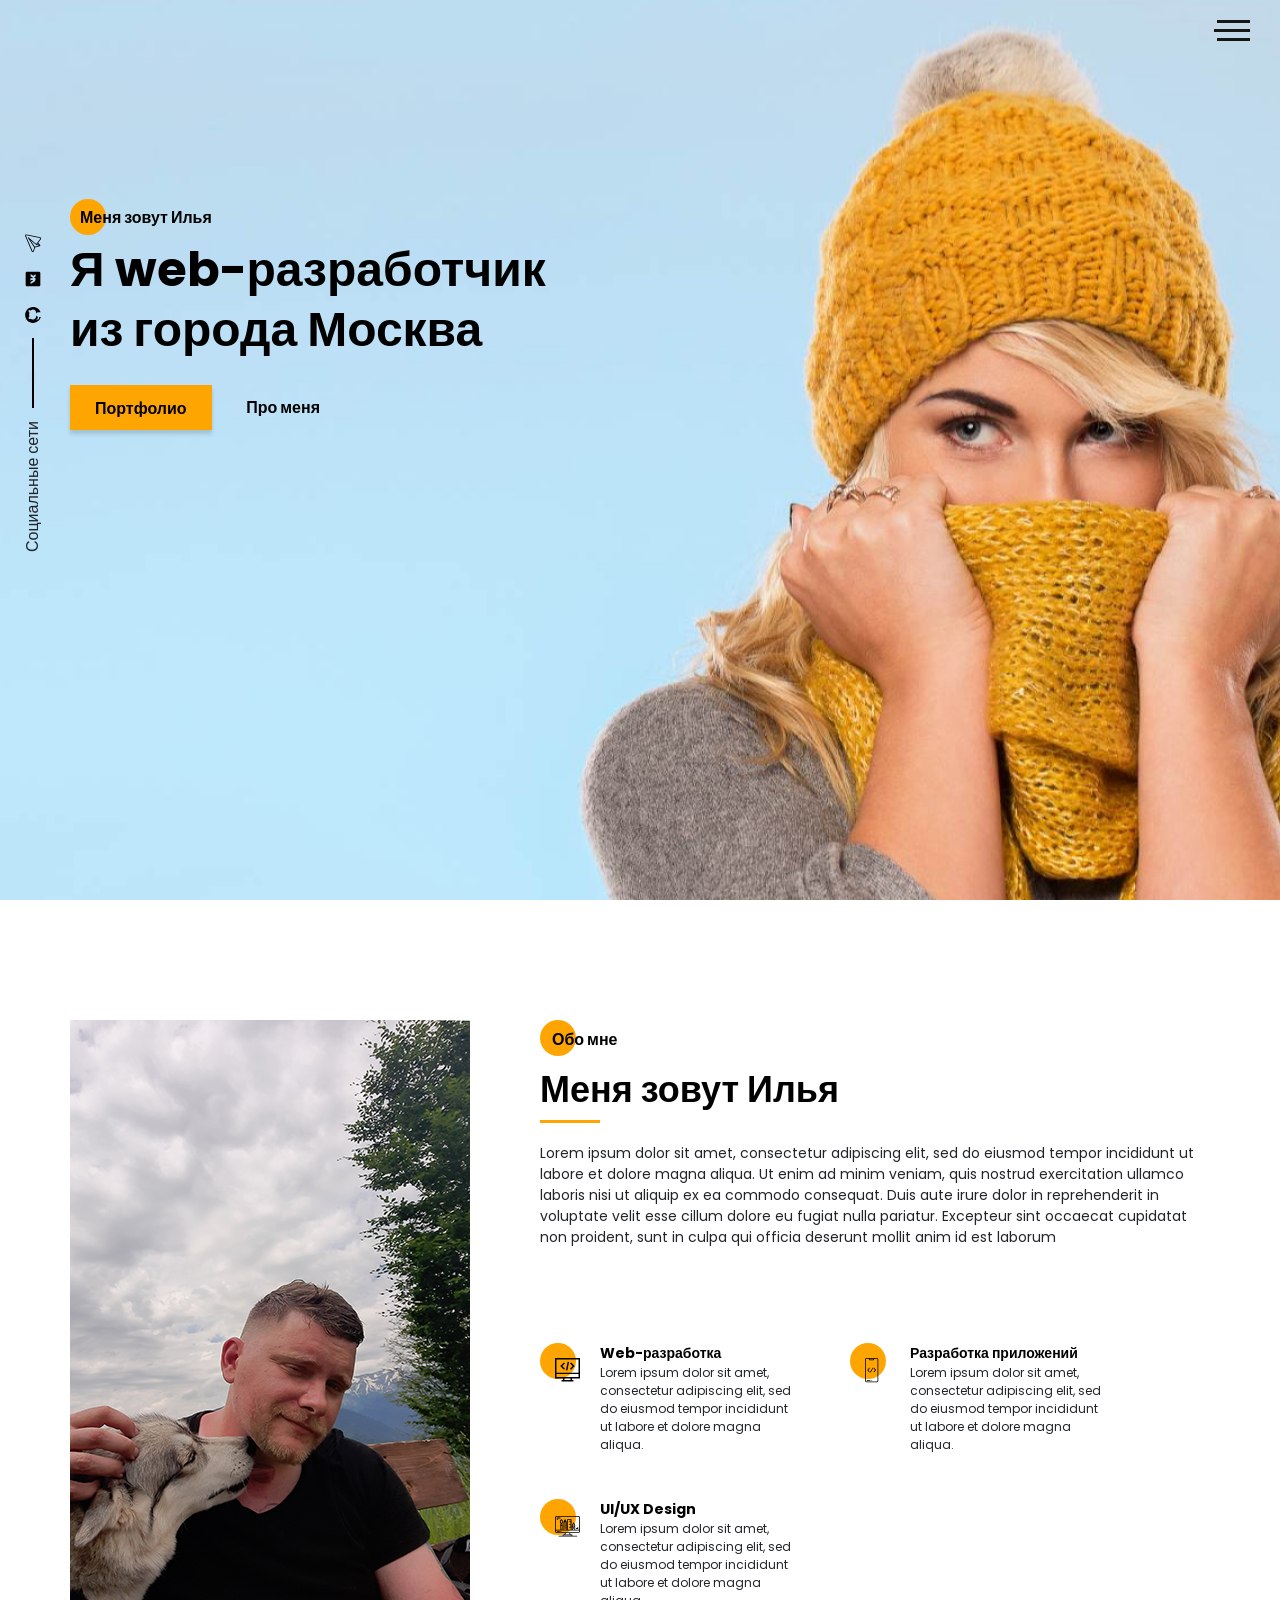
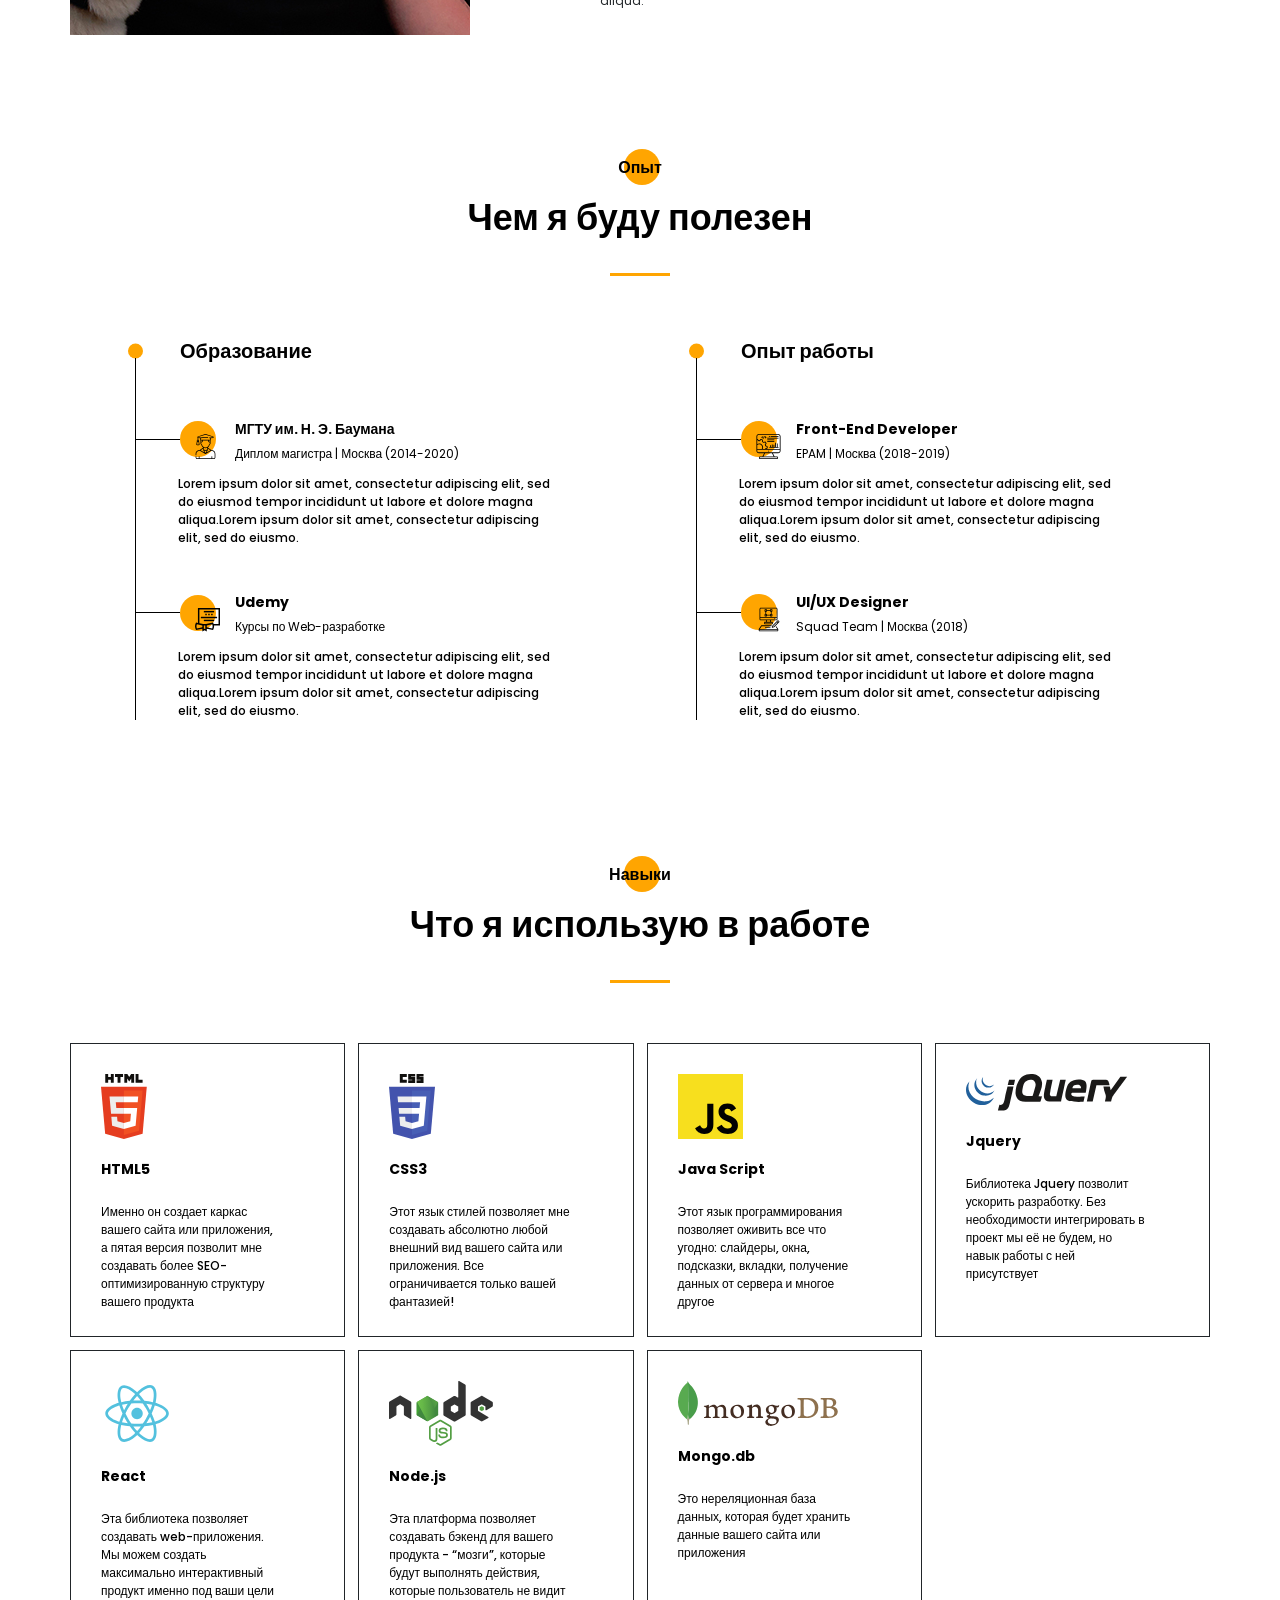
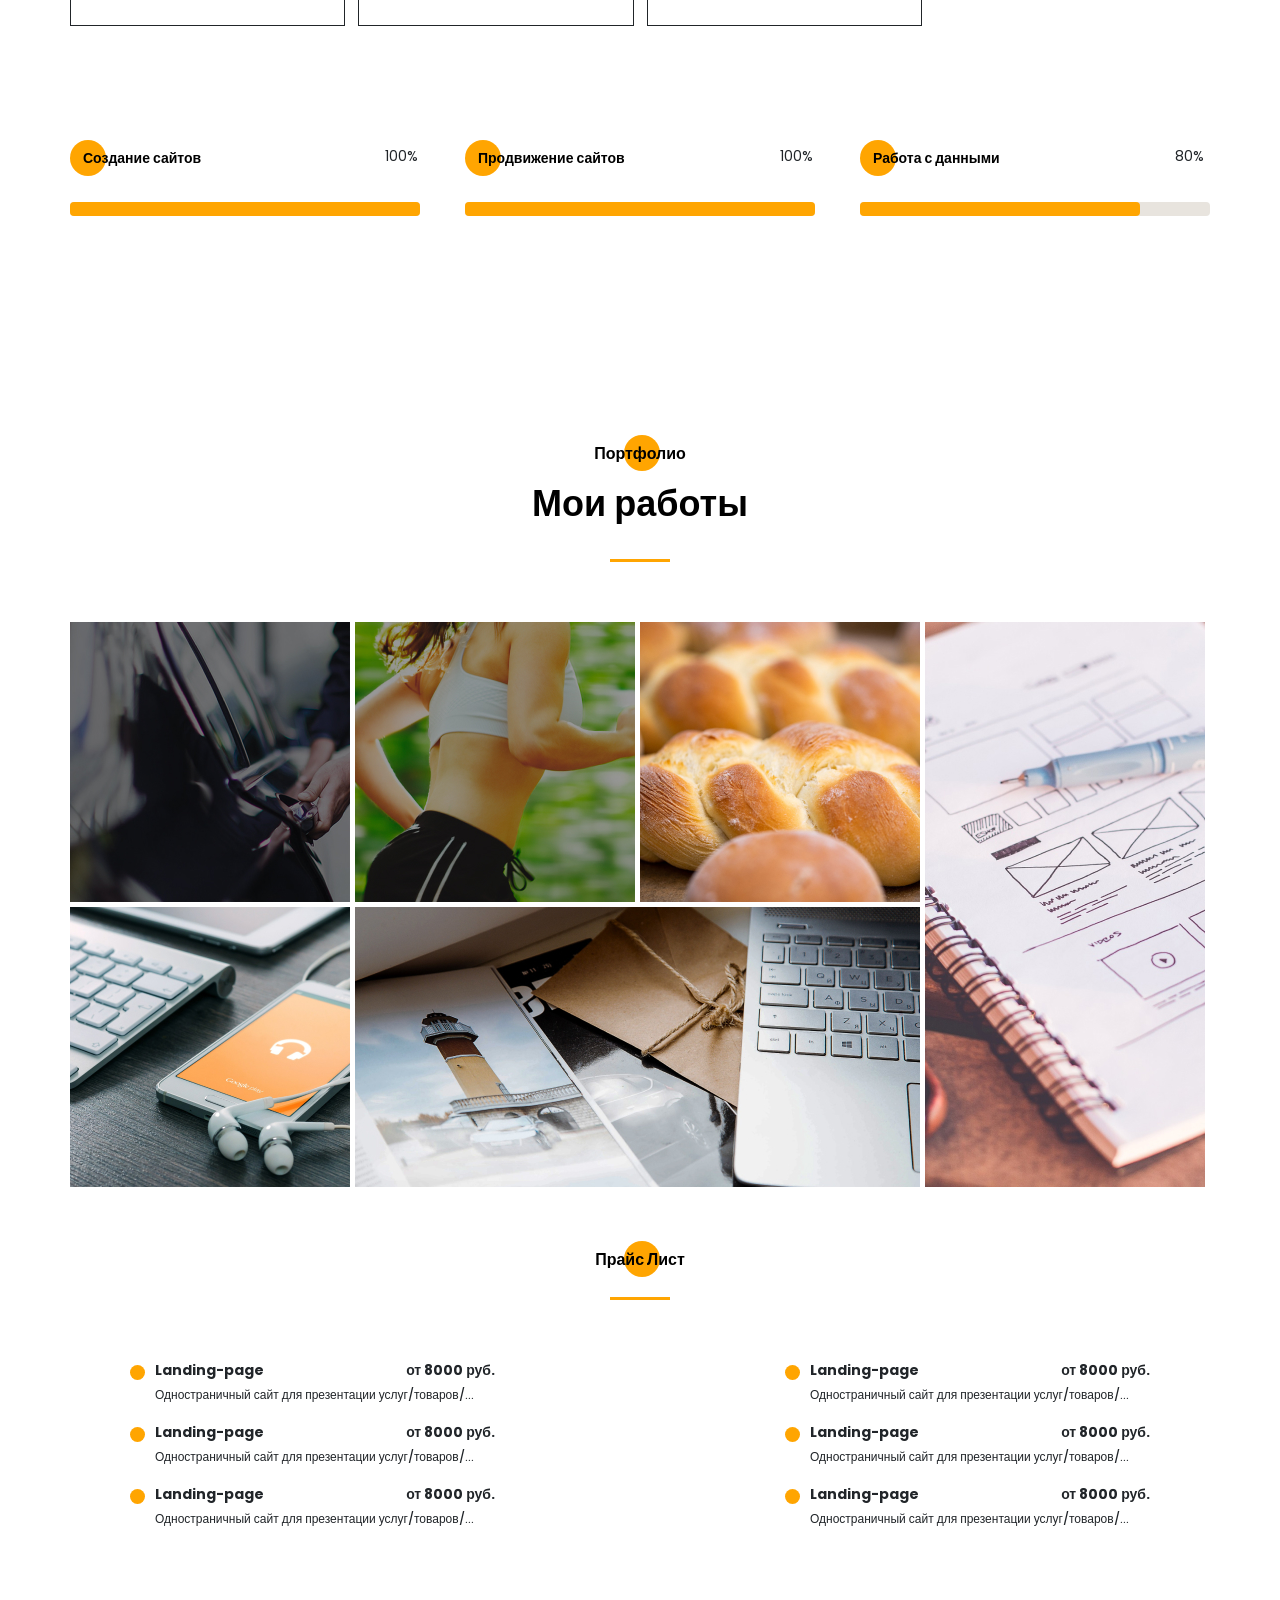
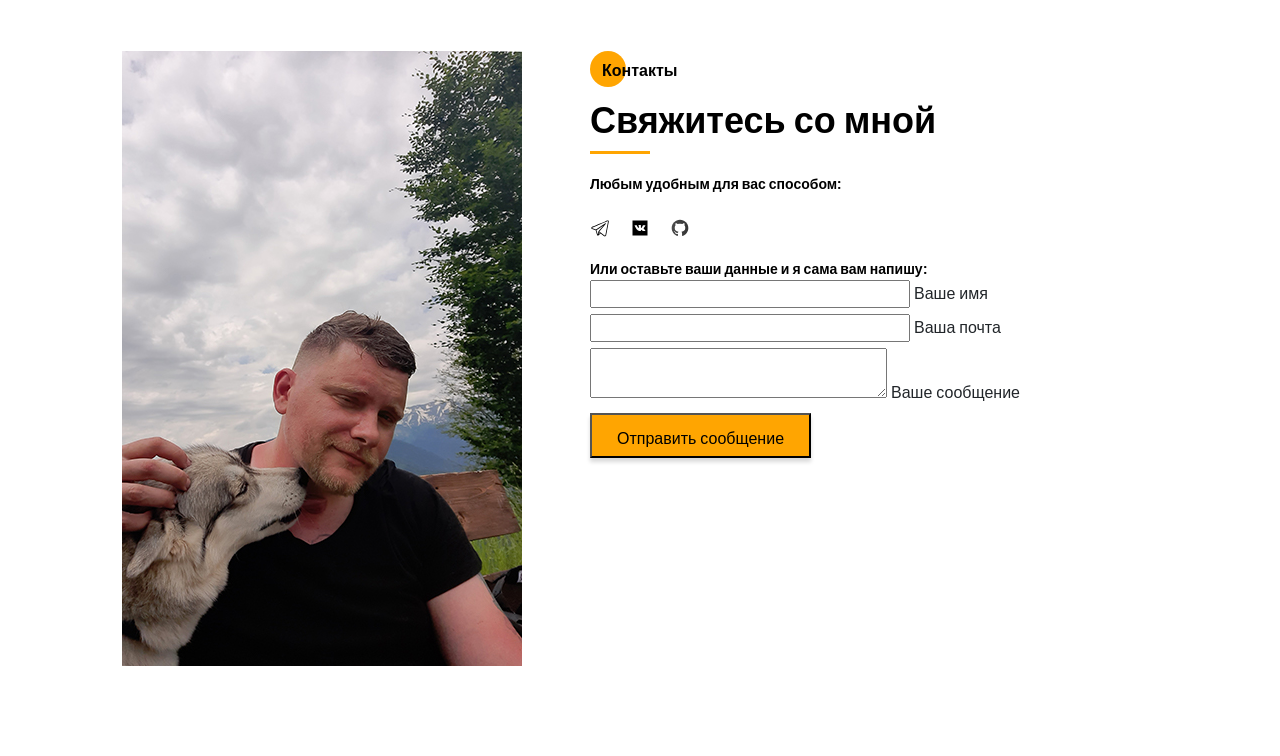
==== commit 1394f649: "Делаем экран с формой" ====
--- a/src/index.html
+++ b/src/index.html
@@ -423,50 +423,53 @@
             <div class="contacts__photo">
                 <img src="img/20220612_131505.jpg" alt="photo">
             </div>
-            <h2 class="title title__fz16 contacts__title">Контакты</h2>
-            <div class="title title__fz36 contacts__subtitle">Свяжитесь со мной</div>
-            <div class="divider"></div>
-            <div class="title title__fz14 contacts_title">Любым удобным для вас способом:</div>
-            <div class="contacts__social">
-                <a href=""> <svg xmlns="http://www.w3.org/2000/svg" x="0px" y="0px" width="20" height="20" viewBox="0 0 50 50">
-                    <path d="M 44.376953 5.9863281 C 43.889905 6.0076957 43.415817 6.1432497 42.988281 6.3144531 C 42.565113 6.4845113 40.128883 7.5243408 36.53125 9.0625 C 32.933617 10.600659 28.256963 12.603668 23.621094 14.589844 C 14.349356 18.562196 5.2382813 22.470703 5.2382812 22.470703 L 5.3046875 22.445312 C 5.3046875 22.445312 4.7547875 22.629122 4.1972656 23.017578 C 3.9185047 23.211806 3.6186028 23.462555 3.3730469 23.828125 C 3.127491 24.193695 2.9479735 24.711788 3.015625 25.259766 C 3.2532479 27.184511 5.2480469 27.730469 5.2480469 27.730469 L 5.2558594 27.734375 L 14.158203 30.78125 C 14.385177 31.538434 16.858319 39.792923 17.402344 41.541016 C 17.702797 42.507484 17.984013 43.064995 18.277344 43.445312 C 18.424133 43.635633 18.577962 43.782915 18.748047 43.890625 C 18.815627 43.933415 18.8867 43.965525 18.957031 43.994141 C 18.958531 43.994806 18.959437 43.99348 18.960938 43.994141 C 18.969579 43.997952 18.977708 43.998295 18.986328 44.001953 L 18.962891 43.996094 C 18.979231 44.002694 18.995359 44.013801 19.011719 44.019531 C 19.043456 44.030655 19.062905 44.030268 19.103516 44.039062 C 20.123059 44.395042 20.966797 43.734375 20.966797 43.734375 L 21.001953 43.707031 L 26.470703 38.634766 L 35.345703 45.554688 L 35.457031 45.605469 C 37.010484 46.295216 38.415349 45.910403 39.193359 45.277344 C 39.97137 44.644284 40.277344 43.828125 40.277344 43.828125 L 40.310547 43.742188 L 46.832031 9.7519531 C 46.998903 8.9915162 47.022612 8.334202 46.865234 7.7402344 C 46.707857 7.1462668 46.325492 6.6299361 45.845703 6.34375 C 45.365914 6.0575639 44.864001 5.9649605 44.376953 5.9863281 z M 44.429688 8.0195312 C 44.627491 8.0103707 44.774102 8.032983 44.820312 8.0605469 C 44.866523 8.0881109 44.887272 8.0844829 44.931641 8.2519531 C 44.976011 8.419423 45.000036 8.7721605 44.878906 9.3242188 L 44.875 9.3359375 L 38.390625 43.128906 C 38.375275 43.162926 38.240151 43.475531 37.931641 43.726562 C 37.616914 43.982653 37.266874 44.182554 36.337891 43.792969 L 26.632812 36.224609 L 26.359375 36.009766 L 26.353516 36.015625 L 23.451172 33.837891 L 39.761719 14.648438 A 1.0001 1.0001 0 0 0 38.974609 13 A 1.0001 1.0001 0 0 0 38.445312 13.167969 L 14.84375 28.902344 L 5.9277344 25.849609 C 5.9277344 25.849609 5.0423771 25.356927 5 25.013672 C 4.99765 24.994652 4.9871961 25.011869 5.0332031 24.943359 C 5.0792101 24.874869 5.1948546 24.759225 5.3398438 24.658203 C 5.6298218 24.456159 5.9609375 24.333984 5.9609375 24.333984 L 5.9941406 24.322266 L 6.0273438 24.308594 C 6.0273438 24.308594 15.138894 20.399882 24.410156 16.427734 C 29.045787 14.44166 33.721617 12.440122 37.318359 10.902344 C 40.914175 9.3649615 43.512419 8.2583658 43.732422 8.1699219 C 43.982886 8.0696253 44.231884 8.0286918 44.429688 8.0195312 z M 33.613281 18.792969 L 21.244141 33.345703 L 21.238281 33.351562 A 1.0001 1.0001 0 0 0 21.183594 33.423828 A 1.0001 1.0001 0 0 0 21.128906 33.507812 A 1.0001 1.0001 0 0 0 20.998047 33.892578 A 1.0001 1.0001 0 0 0 20.998047 33.900391 L 19.386719 41.146484 C 19.35993 41.068197 19.341173 41.039555 19.3125 40.947266 L 19.3125 40.945312 C 18.800713 39.30085 16.467362 31.5161 16.144531 30.439453 L 33.613281 18.792969 z M 22.640625 35.730469 L 24.863281 37.398438 L 21.597656 40.425781 L 22.640625 35.730469 z"></path>
-                </svg></a>
-                <a href=""> <svg xmlns="http://www.w3.org/2000/svg" x="0px" y="0px" width="20" height="20" viewBox="0 0 24 24">
-                    <path d="M21,3H3v18h18V3z M17.907,15.684l-1.735,0.024c0,0-0.374,0.073-0.864-0.265c-0.649-0.446-1.261-1.606-1.738-1.455 c-0.484,0.154-0.469,1.198-0.469,1.198s0.004,0.184-0.107,0.304c-0.12,0.129-0.355,0.116-0.355,0.116h-0.777 c0,0-1.714,0.142-3.225-1.433c-1.646-1.717-3.1-5.106-3.1-5.106S5.452,8.853,5.543,8.744C5.646,8.623,5.924,8.62,5.924,8.62 l1.857-0.009c0,0,0.175,0.031,0.301,0.123c0.103,0.076,0.162,0.219,0.162,0.219s0.3,0.761,0.698,1.45 c0.776,1.343,1.137,1.637,1.4,1.493c0.384-0.21,0.269-1.898,0.269-1.898s0.007-0.613-0.193-0.886 C10.262,8.899,9.969,8.836,9.84,8.82c-0.105-0.014,0.066-0.257,0.289-0.367c0.334-0.163,0.925-0.173,1.622-0.166 c0.543,0.006,0.7,0.039,0.912,0.091c0.641,0.155,0.423,0.753,0.423,2.188c0,0.46-0.083,1.106,0.248,1.319 c0.143,0.092,0.491,0.014,1.36-1.466c0.413-0.702,0.722-1.527,0.722-1.527s0.068-0.147,0.173-0.21 c0.108-0.065,0.253-0.045,0.253-0.045l1.955-0.012c0,0,0.587-0.071,0.683,0.196c0.1,0.279-0.219,0.93-1.018,1.995 c-1.311,1.75-1.457,1.587-0.368,2.599c1.04,0.967,1.255,1.437,1.291,1.496C18.815,15.627,17.907,15.684,17.907,15.684z"></path>
-                </svg></a>
-                <a href=""><svg xmlns="http://www.w3.org/2000/svg" x="0px" y="0px" width="20" height="20" viewBox="0 0 48 48">
-                    <linearGradient id="rL2wppHyxHVbobwndsT6Ca_AZOZNnY73haj_gr1" x1="4" x2="44" y1="23.508" y2="23.508"
-                                    gradientUnits="userSpaceOnUse">
-                        <stop offset="0" stop-color="#4c4c4c"></stop>
-                        <stop offset="1" stop-color="#343434"></stop>
-                    </linearGradient>
-                    <path fill="url(#rL2wppHyxHVbobwndsT6Ca_AZOZNnY73haj_gr1)"
-                          d="M24,4C12.954,4,4,12.954,4,24c0,8.887,5.801,16.411,13.82,19.016h12.36	C38.199,40.411,44,32.887,44,24C44,12.954,35.046,4,24,4z"></path>
-                    <path d="M30.01,41.996L30,36.198c0-0.939-0.22-1.856-0.642-2.687c5.641-1.133,8.386-4.468,8.386-10.177	c0-2.255-0.665-4.246-1.976-5.92c0.1-0.317,0.174-0.645,0.22-0.981c0.188-1.369-0.023-2.264-0.193-2.984l-0.027-0.116	c-0.186-0.796-0.409-1.364-0.418-1.388l-0.111-0.282l-0.111-0.282l-0.302-0.032l-0.303-0.032c0,0-0.199-0.021-0.501-0.021	c-0.419,0-1.04,0.042-1.627,0.241l-0.196,0.066c-0.74,0.249-1.439,0.485-2.417,1.069c-0.286,0.171-0.599,0.366-0.934,0.584	C27.334,12.881,25.705,12.69,24,12.69c-1.722,0-3.365,0.192-4.889,0.571c-0.339-0.22-0.654-0.417-0.942-0.589	c-0.978-0.584-1.677-0.819-2.417-1.069l-0.196-0.066c-0.585-0.199-1.207-0.241-1.626-0.241c-0.302,0-0.501,0.021-0.501,0.021	l-0.302,0.032l-0.3,0.031l-0.112,0.281l-0.113,0.283c-0.01,0.026-0.233,0.594-0.419,1.391l-0.027,0.115	c-0.17,0.719-0.381,1.615-0.193,2.983c0.048,0.346,0.125,0.685,0.23,1.011c-1.285,1.666-1.936,3.646-1.936,5.89	c0,5.695,2.748,9.028,8.397,10.17c-0.194,0.388-0.345,0.798-0.452,1.224c-0.197,0.067-0.378,0.112-0.538,0.137	c-0.238,0.036-0.487,0.054-0.739,0.054c-0.686,0-1.225-0.134-1.435-0.259c-0.313-0.186-0.872-0.727-1.414-1.518	c-0.463-0.675-1.185-1.558-1.992-1.927c-0.698-0.319-1.437-0.502-2.029-0.502c-0.138,0-0.265,0.01-0.376,0.028	c-0.517,0.082-0.949,0.366-1.184,0.78c-0.203,0.357-0.235,0.773-0.088,1.141c0.219,0.548,0.851,0.985,1.343,1.255	c0.242,0.133,0.765,0.619,1.07,1.109c0.229,0.368,0.335,0.63,0.482,0.992c0.087,0.215,0.183,0.449,0.313,0.732	c0.47,1.022,1.937,1.924,2.103,2.023c0.806,0.483,2.161,0.638,3.157,0.683l0.123,0.003c0,0,0.001,0,0.001,0	c0.24,0,0.57-0.023,1.004-0.071v2.613c0.002,0.529-0.537,0.649-1.25,0.638l0.547,0.184C19.395,43.572,21.645,44,24,44	c2.355,0,4.605-0.428,6.703-1.176l0.703-0.262C30.695,42.538,30.016,42.422,30.01,41.996z"
-                          opacity=".05"></path>
-                    <path d="M30.781,42.797c-0.406,0.047-1.281-0.109-1.281-0.795v-5.804c0-1.094-0.328-2.151-0.936-3.052	c5.915-0.957,8.679-4.093,8.679-9.812c0-2.237-0.686-4.194-2.039-5.822c0.137-0.365,0.233-0.75,0.288-1.147	c0.175-1.276-0.016-2.086-0.184-2.801l-0.027-0.116c-0.178-0.761-0.388-1.297-0.397-1.319l-0.111-0.282l-0.303-0.032	c0,0-0.178-0.019-0.449-0.019c-0.381,0-0.944,0.037-1.466,0.215l-0.196,0.066c-0.714,0.241-1.389,0.468-2.321,1.024	c-0.332,0.198-0.702,0.431-1.101,0.694C27.404,13.394,25.745,13.19,24,13.19c-1.762,0-3.435,0.205-4.979,0.61	c-0.403-0.265-0.775-0.499-1.109-0.699c-0.932-0.556-1.607-0.784-2.321-1.024l-0.196-0.066c-0.521-0.177-1.085-0.215-1.466-0.215	c-0.271,0-0.449,0.019-0.449,0.019l-0.302,0.032l-0.113,0.283c-0.009,0.022-0.219,0.558-0.397,1.319l-0.027,0.116	c-0.169,0.715-0.36,1.524-0.184,2.8c0.056,0.407,0.156,0.801,0.298,1.174c-1.327,1.62-1.999,3.567-1.999,5.795	c0,5.703,2.766,8.838,8.686,9.806c-0.395,0.59-0.671,1.255-0.813,1.964c-0.33,0.13-0.629,0.216-0.891,0.256	c-0.263,0.04-0.537,0.06-0.814,0.06c-0.69,0-1.353-0.129-1.69-0.329c-0.44-0.261-1.057-0.914-1.572-1.665	c-0.35-0.51-1.047-1.417-1.788-1.755c-0.635-0.29-1.298-0.457-1.821-0.457c-0.11,0-0.21,0.008-0.298,0.022	c-0.366,0.058-0.668,0.252-0.828,0.534c-0.128,0.224-0.149,0.483-0.059,0.708c0.179,0.448,0.842,0.85,1.119,1.002	c0.335,0.184,0.919,0.744,1.254,1.284c0.251,0.404,0.37,0.697,0.521,1.067c0.085,0.209,0.178,0.437,0.304,0.712	c0.331,0.719,1.353,1.472,1.905,1.803c0.754,0.452,2.154,0.578,2.922,0.612l0.111,0.002c0.299,0,0.8-0.045,1.495-0.135v3.177	c0,0.779-0.991,0.81-1.234,0.81c-0.031,0,0.503,0.184,0.503,0.184C19.731,43.64,21.822,44,24,44c2.178,0,4.269-0.36,6.231-1.003	C30.231,42.997,30.812,42.793,30.781,42.797z"
-                          opacity=".07"></path>
-                    <path fill="#fff"
-                          d="M36.744,23.334c0-2.31-0.782-4.226-2.117-5.728c0.145-0.325,0.296-0.761,0.371-1.309	c0.172-1.25-0.031-2-0.203-2.734s-0.375-1.25-0.375-1.25s-0.922-0.094-1.703,0.172s-1.453,0.469-2.422,1.047	c-0.453,0.27-0.909,0.566-1.27,0.806C27.482,13.91,25.785,13.69,24,13.69c-1.801,0-3.513,0.221-5.067,0.652	c-0.362-0.241-0.821-0.539-1.277-0.811c-0.969-0.578-1.641-0.781-2.422-1.047s-1.703-0.172-1.703-0.172s-0.203,0.516-0.375,1.25	s-0.375,1.484-0.203,2.734c0.077,0.562,0.233,1.006,0.382,1.333c-1.31,1.493-2.078,3.397-2.078,5.704	c0,5.983,3.232,8.714,9.121,9.435c-0.687,0.726-1.148,1.656-1.303,2.691c-0.387,0.17-0.833,0.33-1.262,0.394	c-1.104,0.167-2.271,0-2.833-0.333s-1.229-1.083-1.729-1.813c-0.422-0.616-1.031-1.331-1.583-1.583	c-0.729-0.333-1.438-0.458-1.833-0.396c-0.396,0.063-0.583,0.354-0.5,0.563c0.083,0.208,0.479,0.521,0.896,0.75	c0.417,0.229,1.063,0.854,1.438,1.458c0.418,0.674,0.5,1.063,0.854,1.833c0.249,0.542,1.101,1.219,1.708,1.583	c0.521,0.313,1.562,0.491,2.688,0.542c0.389,0.018,1.308-0.096,2.083-0.206v3.75c0,0.639-0.585,1.125-1.191,1.013	C19.756,43.668,21.833,44,24,44c2.166,0,4.243-0.332,6.19-0.984C29.585,43.127,29,42.641,29,42.002v-5.804	c0-1.329-0.527-2.53-1.373-3.425C33.473,32.071,36.744,29.405,36.744,23.334z M11.239,32.727c-0.154-0.079-0.237-0.225-0.185-0.328	c0.052-0.103,0.22-0.122,0.374-0.043c0.154,0.079,0.237,0.225,0.185,0.328S11.393,32.806,11.239,32.727z M12.451,33.482	c-0.081,0.088-0.255,0.06-0.389-0.062s-0.177-0.293-0.096-0.381c0.081-0.088,0.255-0.06,0.389,0.062S12.532,33.394,12.451,33.482z M13.205,34.732c-0.102,0.072-0.275,0.005-0.386-0.15s-0.118-0.34-0.016-0.412s0.275-0.005,0.386,0.15	C13.299,34.475,13.307,34.66,13.205,34.732z M14.288,35.673c-0.069,0.112-0.265,0.117-0.437,0.012s-0.256-0.281-0.187-0.393	c0.069-0.112,0.265-0.117,0.437-0.012S14.357,35.561,14.288,35.673z M15.312,36.594c-0.213-0.026-0.371-0.159-0.353-0.297	c0.017-0.138,0.204-0.228,0.416-0.202c0.213,0.026,0.371,0.159,0.353,0.297C15.711,36.529,15.525,36.62,15.312,36.594z M16.963,36.833c-0.227-0.013-0.404-0.143-0.395-0.289c0.009-0.146,0.2-0.255,0.427-0.242c0.227,0.013,0.404,0.143,0.395,0.289	C17.381,36.738,17.19,36.846,16.963,36.833z M18.521,36.677c-0.242,0-0.438-0.126-0.438-0.281s0.196-0.281,0.438-0.281	c0.242,0,0.438,0.126,0.438,0.281S18.762,36.677,18.521,36.677z"></path>
-                </svg></a>
-            </div>
-            <div class="title title__fz14 contacts_title">Или оставьте ваши данные и я сама вам напишу:</div>
-
-            <form action="#" class="contacts__form">
-                <div class="contacts__input">
-                    <input name="name" id="name" type="text">
-                    <label for="name">Ваше имя</label>
-                </div>
-                <div class="contacts__input">
-                    <input name="email" id="email" type="email">
-                    <label for="email ">Ваша почта</label>
-                </div>
-                <div class="contacts__textarea">
-                    <textarea name="text" id="text"></textarea>
-                    <label for="text">Ваше сообщение</label>
-                </div>
-                <button class="btn">Отправить сообщение</button>
-            </form>
+            <div class="contacts__descr">
+                <h2 class="title title__fz16 contacts__title">Контакты</h2>
+                <div class="title title__fz36 contacts__subtitle">Свяжитесь со мной</div>
+                <div class="divider"></div>
+                <div class="title title__fz14 contacts_title">Любым удобным для вас способом:</div>
+                <div class="contacts__social">
+                    <a href=""> <svg xmlns="http://www.w3.org/2000/svg" x="0px" y="0px" width="20" height="20" viewBox="0 0 50 50">
+                        <path d="M 44.376953 5.9863281 C 43.889905 6.0076957 43.415817 6.1432497 42.988281 6.3144531 C 42.565113 6.4845113 40.128883 7.5243408 36.53125 9.0625 C 32.933617 10.600659 28.256963 12.603668 23.621094 14.589844 C 14.349356 18.562196 5.2382813 22.470703 5.2382812 22.470703 L 5.3046875 22.445312 C 5.3046875 22.445312 4.7547875 22.629122 4.1972656 23.017578 C 3.9185047 23.211806 3.6186028 23.462555 3.3730469 23.828125 C 3.127491 24.193695 2.9479735 24.711788 3.015625 25.259766 C 3.2532479 27.184511 5.2480469 27.730469 5.2480469 27.730469 L 5.2558594 27.734375 L 14.158203 30.78125 C 14.385177 31.538434 16.858319 39.792923 17.402344 41.541016 C 17.702797 42.507484 17.984013 43.064995 18.277344 43.445312 C 18.424133 43.635633 18.577962 43.782915 18.748047 43.890625 C 18.815627 43.933415 18.8867 43.965525 18.957031 43.994141 C 18.958531 43.994806 18.959437 43.99348 18.960938 43.994141 C 18.969579 43.997952 18.977708 43.998295 18.986328 44.001953 L 18.962891 43.996094 C 18.979231 44.002694 18.995359 44.013801 19.011719 44.019531 C 19.043456 44.030655 19.062905 44.030268 19.103516 44.039062 C 20.123059 44.395042 20.966797 43.734375 20.966797 43.734375 L 21.001953 43.707031 L 26.470703 38.634766 L 35.345703 45.554688 L 35.457031 45.605469 C 37.010484 46.295216 38.415349 45.910403 39.193359 45.277344 C 39.97137 44.644284 40.277344 43.828125 40.277344 43.828125 L 40.310547 43.742188 L 46.832031 9.7519531 C 46.998903 8.9915162 47.022612 8.334202 46.865234 7.7402344 C 46.707857 7.1462668 46.325492 6.6299361 45.845703 6.34375 C 45.365914 6.0575639 44.864001 5.9649605 44.376953 5.9863281 z M 44.429688 8.0195312 C 44.627491 8.0103707 44.774102 8.032983 44.820312 8.0605469 C 44.866523 8.0881109 44.887272 8.0844829 44.931641 8.2519531 C 44.976011 8.419423 45.000036 8.7721605 44.878906 9.3242188 L 44.875 9.3359375 L 38.390625 43.128906 C 38.375275 43.162926 38.240151 43.475531 37.931641 43.726562 C 37.616914 43.982653 37.266874 44.182554 36.337891 43.792969 L 26.632812 36.224609 L 26.359375 36.009766 L 26.353516 36.015625 L 23.451172 33.837891 L 39.761719 14.648438 A 1.0001 1.0001 0 0 0 38.974609 13 A 1.0001 1.0001 0 0 0 38.445312 13.167969 L 14.84375 28.902344 L 5.9277344 25.849609 C 5.9277344 25.849609 5.0423771 25.356927 5 25.013672 C 4.99765 24.994652 4.9871961 25.011869 5.0332031 24.943359 C 5.0792101 24.874869 5.1948546 24.759225 5.3398438 24.658203 C 5.6298218 24.456159 5.9609375 24.333984 5.9609375 24.333984 L 5.9941406 24.322266 L 6.0273438 24.308594 C 6.0273438 24.308594 15.138894 20.399882 24.410156 16.427734 C 29.045787 14.44166 33.721617 12.440122 37.318359 10.902344 C 40.914175 9.3649615 43.512419 8.2583658 43.732422 8.1699219 C 43.982886 8.0696253 44.231884 8.0286918 44.429688 8.0195312 z M 33.613281 18.792969 L 21.244141 33.345703 L 21.238281 33.351562 A 1.0001 1.0001 0 0 0 21.183594 33.423828 A 1.0001 1.0001 0 0 0 21.128906 33.507812 A 1.0001 1.0001 0 0 0 20.998047 33.892578 A 1.0001 1.0001 0 0 0 20.998047 33.900391 L 19.386719 41.146484 C 19.35993 41.068197 19.341173 41.039555 19.3125 40.947266 L 19.3125 40.945312 C 18.800713 39.30085 16.467362 31.5161 16.144531 30.439453 L 33.613281 18.792969 z M 22.640625 35.730469 L 24.863281 37.398438 L 21.597656 40.425781 L 22.640625 35.730469 z"></path>
+                    </svg></a>
+                    <a href=""> <svg xmlns="http://www.w3.org/2000/svg" x="0px" y="0px" width="20" height="20" viewBox="0 0 24 24">
+                        <path d="M21,3H3v18h18V3z M17.907,15.684l-1.735,0.024c0,0-0.374,0.073-0.864-0.265c-0.649-0.446-1.261-1.606-1.738-1.455 c-0.484,0.154-0.469,1.198-0.469,1.198s0.004,0.184-0.107,0.304c-0.12,0.129-0.355,0.116-0.355,0.116h-0.777 c0,0-1.714,0.142-3.225-1.433c-1.646-1.717-3.1-5.106-3.1-5.106S5.452,8.853,5.543,8.744C5.646,8.623,5.924,8.62,5.924,8.62 l1.857-0.009c0,0,0.175,0.031,0.301,0.123c0.103,0.076,0.162,0.219,0.162,0.219s0.3,0.761,0.698,1.45 c0.776,1.343,1.137,1.637,1.4,1.493c0.384-0.21,0.269-1.898,0.269-1.898s0.007-0.613-0.193-0.886 C10.262,8.899,9.969,8.836,9.84,8.82c-0.105-0.014,0.066-0.257,0.289-0.367c0.334-0.163,0.925-0.173,1.622-0.166 c0.543,0.006,0.7,0.039,0.912,0.091c0.641,0.155,0.423,0.753,0.423,2.188c0,0.46-0.083,1.106,0.248,1.319 c0.143,0.092,0.491,0.014,1.36-1.466c0.413-0.702,0.722-1.527,0.722-1.527s0.068-0.147,0.173-0.21 c0.108-0.065,0.253-0.045,0.253-0.045l1.955-0.012c0,0,0.587-0.071,0.683,0.196c0.1,0.279-0.219,0.93-1.018,1.995 c-1.311,1.75-1.457,1.587-0.368,2.599c1.04,0.967,1.255,1.437,1.291,1.496C18.815,15.627,17.907,15.684,17.907,15.684z"></path>
+                    </svg></a>
+                    <a href=""><svg xmlns="http://www.w3.org/2000/svg" x="0px" y="0px" width="20" height="20" viewBox="0 0 48 48">
+                        <linearGradient id="rL2wppHyxHVbobwndsT6Ca_AZOZNnY73haj_gr1" x1="4" x2="44" y1="23.508" y2="23.508"
+                                        gradientUnits="userSpaceOnUse">
+                            <stop offset="0" stop-color="#4c4c4c"></stop>
+                            <stop offset="1" stop-color="#343434"></stop>
+                        </linearGradient>
+                        <path fill="url(#rL2wppHyxHVbobwndsT6Ca_AZOZNnY73haj_gr1)"
+                              d="M24,4C12.954,4,4,12.954,4,24c0,8.887,5.801,16.411,13.82,19.016h12.36	C38.199,40.411,44,32.887,44,24C44,12.954,35.046,4,24,4z"></path>
+                        <path d="M30.01,41.996L30,36.198c0-0.939-0.22-1.856-0.642-2.687c5.641-1.133,8.386-4.468,8.386-10.177	c0-2.255-0.665-4.246-1.976-5.92c0.1-0.317,0.174-0.645,0.22-0.981c0.188-1.369-0.023-2.264-0.193-2.984l-0.027-0.116	c-0.186-0.796-0.409-1.364-0.418-1.388l-0.111-0.282l-0.111-0.282l-0.302-0.032l-0.303-0.032c0,0-0.199-0.021-0.501-0.021	c-0.419,0-1.04,0.042-1.627,0.241l-0.196,0.066c-0.74,0.249-1.439,0.485-2.417,1.069c-0.286,0.171-0.599,0.366-0.934,0.584	C27.334,12.881,25.705,12.69,24,12.69c-1.722,0-3.365,0.192-4.889,0.571c-0.339-0.22-0.654-0.417-0.942-0.589	c-0.978-0.584-1.677-0.819-2.417-1.069l-0.196-0.066c-0.585-0.199-1.207-0.241-1.626-0.241c-0.302,0-0.501,0.021-0.501,0.021	l-0.302,0.032l-0.3,0.031l-0.112,0.281l-0.113,0.283c-0.01,0.026-0.233,0.594-0.419,1.391l-0.027,0.115	c-0.17,0.719-0.381,1.615-0.193,2.983c0.048,0.346,0.125,0.685,0.23,1.011c-1.285,1.666-1.936,3.646-1.936,5.89	c0,5.695,2.748,9.028,8.397,10.17c-0.194,0.388-0.345,0.798-0.452,1.224c-0.197,0.067-0.378,0.112-0.538,0.137	c-0.238,0.036-0.487,0.054-0.739,0.054c-0.686,0-1.225-0.134-1.435-0.259c-0.313-0.186-0.872-0.727-1.414-1.518	c-0.463-0.675-1.185-1.558-1.992-1.927c-0.698-0.319-1.437-0.502-2.029-0.502c-0.138,0-0.265,0.01-0.376,0.028	c-0.517,0.082-0.949,0.366-1.184,0.78c-0.203,0.357-0.235,0.773-0.088,1.141c0.219,0.548,0.851,0.985,1.343,1.255	c0.242,0.133,0.765,0.619,1.07,1.109c0.229,0.368,0.335,0.63,0.482,0.992c0.087,0.215,0.183,0.449,0.313,0.732	c0.47,1.022,1.937,1.924,2.103,2.023c0.806,0.483,2.161,0.638,3.157,0.683l0.123,0.003c0,0,0.001,0,0.001,0	c0.24,0,0.57-0.023,1.004-0.071v2.613c0.002,0.529-0.537,0.649-1.25,0.638l0.547,0.184C19.395,43.572,21.645,44,24,44	c2.355,0,4.605-0.428,6.703-1.176l0.703-0.262C30.695,42.538,30.016,42.422,30.01,41.996z"
+                              opacity=".05"></path>
+                        <path d="M30.781,42.797c-0.406,0.047-1.281-0.109-1.281-0.795v-5.804c0-1.094-0.328-2.151-0.936-3.052	c5.915-0.957,8.679-4.093,8.679-9.812c0-2.237-0.686-4.194-2.039-5.822c0.137-0.365,0.233-0.75,0.288-1.147	c0.175-1.276-0.016-2.086-0.184-2.801l-0.027-0.116c-0.178-0.761-0.388-1.297-0.397-1.319l-0.111-0.282l-0.303-0.032	c0,0-0.178-0.019-0.449-0.019c-0.381,0-0.944,0.037-1.466,0.215l-0.196,0.066c-0.714,0.241-1.389,0.468-2.321,1.024	c-0.332,0.198-0.702,0.431-1.101,0.694C27.404,13.394,25.745,13.19,24,13.19c-1.762,0-3.435,0.205-4.979,0.61	c-0.403-0.265-0.775-0.499-1.109-0.699c-0.932-0.556-1.607-0.784-2.321-1.024l-0.196-0.066c-0.521-0.177-1.085-0.215-1.466-0.215	c-0.271,0-0.449,0.019-0.449,0.019l-0.302,0.032l-0.113,0.283c-0.009,0.022-0.219,0.558-0.397,1.319l-0.027,0.116	c-0.169,0.715-0.36,1.524-0.184,2.8c0.056,0.407,0.156,0.801,0.298,1.174c-1.327,1.62-1.999,3.567-1.999,5.795	c0,5.703,2.766,8.838,8.686,9.806c-0.395,0.59-0.671,1.255-0.813,1.964c-0.33,0.13-0.629,0.216-0.891,0.256	c-0.263,0.04-0.537,0.06-0.814,0.06c-0.69,0-1.353-0.129-1.69-0.329c-0.44-0.261-1.057-0.914-1.572-1.665	c-0.35-0.51-1.047-1.417-1.788-1.755c-0.635-0.29-1.298-0.457-1.821-0.457c-0.11,0-0.21,0.008-0.298,0.022	c-0.366,0.058-0.668,0.252-0.828,0.534c-0.128,0.224-0.149,0.483-0.059,0.708c0.179,0.448,0.842,0.85,1.119,1.002	c0.335,0.184,0.919,0.744,1.254,1.284c0.251,0.404,0.37,0.697,0.521,1.067c0.085,0.209,0.178,0.437,0.304,0.712	c0.331,0.719,1.353,1.472,1.905,1.803c0.754,0.452,2.154,0.578,2.922,0.612l0.111,0.002c0.299,0,0.8-0.045,1.495-0.135v3.177	c0,0.779-0.991,0.81-1.234,0.81c-0.031,0,0.503,0.184,0.503,0.184C19.731,43.64,21.822,44,24,44c2.178,0,4.269-0.36,6.231-1.003	C30.231,42.997,30.812,42.793,30.781,42.797z"
+                              opacity=".07"></path>
+                        <path fill="#fff"
+                              d="M36.744,23.334c0-2.31-0.782-4.226-2.117-5.728c0.145-0.325,0.296-0.761,0.371-1.309	c0.172-1.25-0.031-2-0.203-2.734s-0.375-1.25-0.375-1.25s-0.922-0.094-1.703,0.172s-1.453,0.469-2.422,1.047	c-0.453,0.27-0.909,0.566-1.27,0.806C27.482,13.91,25.785,13.69,24,13.69c-1.801,0-3.513,0.221-5.067,0.652	c-0.362-0.241-0.821-0.539-1.277-0.811c-0.969-0.578-1.641-0.781-2.422-1.047s-1.703-0.172-1.703-0.172s-0.203,0.516-0.375,1.25	s-0.375,1.484-0.203,2.734c0.077,0.562,0.233,1.006,0.382,1.333c-1.31,1.493-2.078,3.397-2.078,5.704	c0,5.983,3.232,8.714,9.121,9.435c-0.687,0.726-1.148,1.656-1.303,2.691c-0.387,0.17-0.833,0.33-1.262,0.394	c-1.104,0.167-2.271,0-2.833-0.333s-1.229-1.083-1.729-1.813c-0.422-0.616-1.031-1.331-1.583-1.583	c-0.729-0.333-1.438-0.458-1.833-0.396c-0.396,0.063-0.583,0.354-0.5,0.563c0.083,0.208,0.479,0.521,0.896,0.75	c0.417,0.229,1.063,0.854,1.438,1.458c0.418,0.674,0.5,1.063,0.854,1.833c0.249,0.542,1.101,1.219,1.708,1.583	c0.521,0.313,1.562,0.491,2.688,0.542c0.389,0.018,1.308-0.096,2.083-0.206v3.75c0,0.639-0.585,1.125-1.191,1.013	C19.756,43.668,21.833,44,24,44c2.166,0,4.243-0.332,6.19-0.984C29.585,43.127,29,42.641,29,42.002v-5.804	c0-1.329-0.527-2.53-1.373-3.425C33.473,32.071,36.744,29.405,36.744,23.334z M11.239,32.727c-0.154-0.079-0.237-0.225-0.185-0.328	c0.052-0.103,0.22-0.122,0.374-0.043c0.154,0.079,0.237,0.225,0.185,0.328S11.393,32.806,11.239,32.727z M12.451,33.482	c-0.081,0.088-0.255,0.06-0.389-0.062s-0.177-0.293-0.096-0.381c0.081-0.088,0.255-0.06,0.389,0.062S12.532,33.394,12.451,33.482z M13.205,34.732c-0.102,0.072-0.275,0.005-0.386-0.15s-0.118-0.34-0.016-0.412s0.275-0.005,0.386,0.15	C13.299,34.475,13.307,34.66,13.205,34.732z M14.288,35.673c-0.069,0.112-0.265,0.117-0.437,0.012s-0.256-0.281-0.187-0.393	c0.069-0.112,0.265-0.117,0.437-0.012S14.357,35.561,14.288,35.673z M15.312,36.594c-0.213-0.026-0.371-0.159-0.353-0.297	c0.017-0.138,0.204-0.228,0.416-0.202c0.213,0.026,0.371,0.159,0.353,0.297C15.711,36.529,15.525,36.62,15.312,36.594z M16.963,36.833c-0.227-0.013-0.404-0.143-0.395-0.289c0.009-0.146,0.2-0.255,0.427-0.242c0.227,0.013,0.404,0.143,0.395,0.289	C17.381,36.738,17.19,36.846,16.963,36.833z M18.521,36.677c-0.242,0-0.438-0.126-0.438-0.281s0.196-0.281,0.438-0.281	c0.242,0,0.438,0.126,0.438,0.281S18.762,36.677,18.521,36.677z"></path>
+                    </svg></a>
+                </div>
+                <div class="title title__fz14 contacts_title">Или оставьте ваши данные и я сама вам напишу:</div>
+
+                <form action="#" class="contacts__form">
+                    <div class="contacts__input">
+                        <input name="name" id="name" type="text">
+                        <label for="name">Ваше имя</label>
+                    </div>
+                    <div class="contacts__input">
+                        <input name="email" id="email" type="email">
+                        <label for="email">Ваша почта</label>
+                    </div>
+                    <div class="contacts__textarea">
+                        <textarea name="text" id="text"></textarea>
+                        <label for="text">Ваше сообщение</label>
+                    </div>
+                    <button class="btn">Отправить сообщение</button>
+                </form>
+            </div>
+
 
         </div>
     </div>
--- a/src/sass/stile.min.css
+++ b/src/sass/stile.min.css
@@ -5,4 +5,4 @@
  * Licensed under MIT (https://github.com/twbs/bootstrap/blob/master/LICENSE)
  * Forked from Normalize.css, licensed MIT (https://github.com/necolas/normalize.css/blob/master/LICENSE.md)
  */
-@import url(https://fonts.googleapis.com/css2?family=Poppins:wght@500;700&display=swap);*,::after,::before{box-sizing:border-box}html{font-family:sans-serif;line-height:1.15;-webkit-text-size-adjust:100%;-webkit-tap-highlight-color:transparent}article,aside,figcaption,figure,footer,header,hgroup,main,nav,section{display:block}body{margin:0;font-family:-apple-system,BlinkMacSystemFont,"Segoe UI",Roboto,"Helvetica Neue",Arial,"Noto Sans",sans-serif,"Apple Color Emoji","Segoe UI Emoji","Segoe UI Symbol","Noto Color Emoji";font-size:1rem;font-weight:400;line-height:1.5;color:#212529;text-align:left;background-color:#fff}[tabindex="-1"]:focus{outline:0!important}hr{box-sizing:content-box;height:0;overflow:visible}dl,h1,h2,h3,h4,h5,h6,ol,p,ul{margin-top:0;margin-bottom:.5rem}dl,ol,p,ul{margin-bottom:1rem}abbr[data-original-title],abbr[title]{-webkit-text-decoration:underline dotted;text-decoration:underline dotted;cursor:help;border-bottom:0;-webkit-text-decoration-skip-ink:none;text-decoration-skip-ink:none}address{margin-bottom:1rem;font-style:normal;line-height:inherit}.resume__item-head h4,ol ol,ol ul,ul ol,ul ul{margin-bottom:0}dt{font-weight:700}dd{margin-bottom:.5rem;margin-left:0}blockquote,figure{margin:0 0 1rem}b,strong{font-weight:bolder}small{font-size:80%}sub,sup{position:relative;font-size:75%;line-height:0;vertical-align:baseline}sub{bottom:-.25em}sup{top:-.5em}a{color:#007bff;text-decoration:none;background-color:transparent}a:hover{color:#0056b3;text-decoration:underline}a:not([href]):not([tabindex]){color:inherit;text-decoration:none}a:not([href]):not([tabindex]):focus,a:not([href]):not([tabindex]):hover{color:inherit;text-decoration:none}a:not([href]):not([tabindex]):focus{outline:0}code,kbd,pre,samp{font-family:SFMono-Regular,Menlo,Monaco,Consolas,"Liberation Mono","Courier New",monospace;font-size:1em}pre{margin-top:0;margin-bottom:1rem;overflow:auto}img,svg{vertical-align:middle}img{border-style:none}svg{overflow:hidden}table{border-collapse:collapse}caption{padding-top:.75rem;padding-bottom:.75rem;color:#6c757d;text-align:left;caption-side:bottom}th{text-align:inherit}label{display:inline-block;margin-bottom:.5rem}button{border-radius:0}button:focus{outline:1px dotted;outline:5px auto -webkit-focus-ring-color}button,input,optgroup,select,textarea{margin:0;font-family:inherit;font-size:inherit;line-height:inherit}button,input{overflow:visible}button,select{text-transform:none}select{word-wrap:normal}[type=button],[type=reset],[type=submit],button{-webkit-appearance:button}[type=button]:not(:disabled),[type=reset]:not(:disabled),[type=submit]:not(:disabled),button:not(:disabled){cursor:pointer}[type=button]::-moz-focus-inner,[type=reset]::-moz-focus-inner,[type=submit]::-moz-focus-inner,button::-moz-focus-inner{padding:0;border-style:none}input[type=checkbox],input[type=radio]{box-sizing:border-box;padding:0}input[type=date],input[type=datetime-local],input[type=month],input[type=time]{-webkit-appearance:listbox}textarea{overflow:auto;resize:vertical}fieldset{min-width:0;padding:0;margin:0;border:0}legend{display:block;width:100%;max-width:100%;padding:0;margin-bottom:.5rem;font-size:1.5rem;line-height:inherit;color:inherit;white-space:normal}progress{vertical-align:baseline}[type=number]::-webkit-inner-spin-button,[type=number]::-webkit-outer-spin-button{height:auto}[type=search]{outline-offset:-2px;-webkit-appearance:none}[type=search]::-webkit-search-decoration{-webkit-appearance:none}::-webkit-file-upload-button{font:inherit;-webkit-appearance:button}output{display:inline-block}summary{display:list-item;cursor:pointer}template{display:none}[hidden]{display:none!important}.promo{min-height:100vh;position:relative;background:url(../img/main_bg.jpg)no-repeat 50%/cover;padding-top:205px}.promo__title{width:535px;margin-top:10px}.promo_subtitle{position:relative;padding-left:10px;z-index:2}.menu__link:before,.promo_subtitle:before{content:"";position:absolute;border-radius:100%}.promo_subtitle:before{width:36px;height:36px;background:#ffa501;z-index:-1;top:-25%;left:0}.promo__btns{margin-top:25px;display:flex;align-items:center;justify-content:space-between;width:250px}.promo__link,.title{color:#000;font-weight:700}.promo__link:hover{color:#000;text-decoration:none}.title{line-height:60px}.title__fz14{font-size:14px;line-height:normal}.title__fz16,.title__fz20{font-size:16px;line-height:normal}.title__fz20{font-size:20px}.title__fz48{font-size:48px}.title__fz36{font-size:36px}.btn{height:45px;background:#ffa501;box-shadow:0 4px 4px 0 rgba(0,0,0,.15);padding:12px 25px}.sidepanel{position:fixed;top:230px;left:20px;display:flex;flex-direction:column;justify-content:space-between;height:340px;z-index:3;align-items:center}.sidepanel__divider{width:2px;height:70px;background-color:#000}.sidepanel__text{height:150px;width:25px}.sidepanel__text span{transform:rotate(-90deg) translate(-30%,-260%);display:block;width:150px}.social{width:20px;height:20px}.hamburger{position:absolute;top:20px;right:30px;height:21px;display:flex;flex-direction:column;justify-content:space-between;align-items:flex-end;cursor:pointer}.hamburger span{display:block;width:33px;height:3px;background-color:#151812}.hamburger span.long{width:36px}.menu,.menu__block{transition:all .6s;z-index:10}.menu{position:fixed;top:0;left:-100%;width:100%;height:100vh;visibility:hidden;opacity:0}.menu.active{left:0;visibility:visible;opacity:1}.menu__block{position:relative;width:345px;padding-top:140px;padding-left:40px;background-color:#ffa501;height:100%}.menu__close{position:absolute;top:24px;right:25px;cursor:pointer}.menu__list{list-style-type:none;padding-left:35px}.menu__link{position:relative;margin-bottom:15px;font-size:24px;font-weight:700;line-height:normal;color:#fff}.menu__link:before{left:-35px;top:10px;width:15px;height:15px;border:1px solid #000;transition:all .7s}.menu__link:hover:before{background-color:#fff}.menu__link a{color:#fff}.menu__social{position:absolute;width:90px;display:flex;justify-content:space-between;align-items:center;bottom:50px;left:50%;transform:translateX(-50%)}.menu_overlay{position:fixed;width:100%;top:0;left:0;height:100%;background-color:#fff;opacity:.75}.about{padding-top:120px}.about__wrapper{display:grid;grid-template-columns:400px 670px;grid-template-rows:minmax(245px,auto) minmax(255px,auto);grid-auto-rows:minmax(245px,auto);column-gap:70px;row-gap:40px}.about__photo{grid-row:1/3}.about__photo img,.portfolio__item img{width:100%}.about__descr{padding-top:6px}.about__descr .divider{margin-top:0}.about__title{position:relative;padding:1px 0 0 12px}.about__skill-circle:before,.about__title:before{content:"";width:36px;height:36px;background:#ffa501;position:absolute;border-radius:100%;z-index:-1;left:0}.about__title:before{top:-25%}.about__text{font-size:14px;line-height:normal;margin-top:20px}.about__skills{display:grid;grid-template:repeat(2,minmax(115px,auto))/repeat(2,260px);grid-auto-rows:1fr;column-gap:50px;row-gap:20px}.about__skill-item{display:grid;grid-template-columns:40px 200px;column-gap:20px}.about__skill-circle{position:relative;padding:15px 0 0 15px}.about__skill-circle:before{top:0}.about__skill-text{font-size:12px;line-height:normal}.resume{margin-top:120px}.resume_title{position:relative}.resume__column-title:before,.resume_title:before{content:"";position:absolute;border-radius:100%;z-index:-1}.resume_title:before{width:36px;height:36px;background:#ffa501;top:-6px;left:47%;transform:translateX(50%)}.resume__subtitle,.resume_title{text-align:center}.portfolio .divider,.resume .divider{margin:25px auto 0}.resume__wrapper{display:grid;padding:60px 65px 0;grid-template-columns:repeat(2,425px);column-gap:136px}.resume__column-title{position:relative;padding-left:45px}.resume__column-title:before{width:15px;height:15px;background-color:#ffa501;left:-7px;top:50%;transform:translatey(-50%)}.resume ul{list-style-type:none}.resume ul li,.resume__item{position:relative}.resume ul li:after,.resume__item:before{position:absolute;content:"";background:#000}.resume ul li:after{width:1px;height:calc(100% + 16px);top:-16px;left:0}.resume__item:before{height:1px;width:45px;top:65px}.resume__item-head{position:relative;padding:45px 0 0 100px}.resume__item-body{padding:12px 0 0 43px;color:#000;font-size:12px;font-style:normal;font-weight:500;line-height:normal}.resume__item-icon{position:absolute;left:60px;top:60px}.resume__item-icon:before{left:-15px;top:-50%}.resume__item-location{color:#000;font-size:12px;line-height:normal;margin-top:5px}.works{padding-top:126px}.works__divider{margin:25px auto 0;width:60px;height:3px;background-color:#ffa501}.works__wrapper{display:grid;grid-template-columns:repeat(4,minmax(270px,auto));column-gap:13px;margin-top:60px;row-gap:13px}.works__skills{border:1px solid}.works__item_img{padding:30px 0 20px 30px}.works h4,.works__text{padding:0 0 15px 30px;color:#000;font-size:14px;font-style:normal;font-weight:700;line-height:normal}.works__text{display:block;width:211px;font-size:12px;font-weight:500;padding:0 0 25px 30px}.works__ratings{margin-top:120px;display:grid;grid-template:repeat(2,minmax(70px,auto))/repeat(3,350px);column-gap:45px;row-gap:35px}.works__ratings_item{display:grid;grid-template:minmax(21px,auto) 14px/200px 35px;justify-content:space-between;align-content:space-between}.works__ratings_title{position:relative;padding:2px 0 0 13px}.portfolio_title:before,.resume__item-icon:before,.works__ratings_title:before{content:"";width:36px;height:36px;background:#ffa501;position:absolute;border-radius:100%;z-index:-1}.works__ratings_title:before{top:-25%;left:0}.works__ratings_counter{font-size:14px;line-height:21px}.works__ratings_line{width:350px;height:14px;background-color:#e8e4de;border-radius:4px;grid-column:1/3}.works__ratings_line span{display:block;height:100%;background-color:#ffa501;border-radius:4px}.portfolio{padding-top:120px}.portfolio_title{position:relative}.portfolio_title:before{top:-6px;left:47%;transform:translateX(50%)}.portfolio_subtitle,.portfolio_title{text-align:center}.portfolio__wrapper{margin-top:60px;display:grid;grid-template:repeat(2,280px)/repeat(4,280px);grid-auto-rows:280px;gap:5px}.portfolio__wrapper .vertical{grid-row:1/3;grid-column:4/5}.portfolio__wrapper .horizontal{grid-row:2/3;grid-column:2/4}.portfolio__item img:hover{transform:scale(1.05);transition:all .6s}.price{margin-top:60px}.price_title{text-align:center;position:relative}.price__item:before,.price_title:before{content:"";border-radius:100%;position:absolute}.price_title:before{width:36px;height:36px;background:#ffa501;z-index:-1;top:-6px;left:47%;transform:translateX(50%)}.price .divider,.price__divider{margin:25px auto 0}.price__divider{width:60px;height:3px;background-color:#ffa501}.price__wrapper{margin-top:60px;padding:0 60px;display:grid;grid-template:repeat(3,minmax(45px,auto))/repeat(2,365px);grid-auto-rows:auto;row-gap:15px;justify-content:space-between}.price__item{position:relative;display:grid;grid-template:repeat(2,minmax(21px,auto))/repeat(2,auto);row-gap:5px;padding-left:25px}.price__item:before{width:15px;height:15px;background-color:#ffa501;top:5px}.price__count,.price__type{font-size:14px;font-style:normal;font-weight:700;line-height:normal}.price__count{justify-self:end}.price__descr{font-size:12px;font-style:normal;font-weight:500;line-height:normal;grid-column:1/3}*{font-family:"Poppins",sans-serif;margin:0;padding:0}.divider{width:60px;height:3px;background-color:#ffa501;margin-top:25px}.container{width:1140px;margin:0 auto}+@import url(https://fonts.googleapis.com/css2?family=Poppins:wght@500;700&display=swap);*,::after,::before{box-sizing:border-box}html{font-family:sans-serif;line-height:1.15;-webkit-text-size-adjust:100%;-webkit-tap-highlight-color:transparent}article,aside,figcaption,figure,footer,header,hgroup,main,nav,section{display:block}body{margin:0;font-family:-apple-system,BlinkMacSystemFont,"Segoe UI",Roboto,"Helvetica Neue",Arial,"Noto Sans",sans-serif,"Apple Color Emoji","Segoe UI Emoji","Segoe UI Symbol","Noto Color Emoji";font-size:1rem;font-weight:400;line-height:1.5;color:#212529;text-align:left;background-color:#fff}[tabindex="-1"]:focus{outline:0!important}hr{box-sizing:content-box;height:0;overflow:visible}dl,h1,h2,h3,h4,h5,h6,ol,p,ul{margin-top:0;margin-bottom:.5rem}dl,ol,p,ul{margin-bottom:1rem}abbr[data-original-title],abbr[title]{-webkit-text-decoration:underline dotted;text-decoration:underline dotted;cursor:help;border-bottom:0;-webkit-text-decoration-skip-ink:none;text-decoration-skip-ink:none}address{margin-bottom:1rem;font-style:normal;line-height:inherit}.resume__item-head h4,ol ol,ol ul,ul ol,ul ul{margin-bottom:0}dt{font-weight:700}dd{margin-bottom:.5rem;margin-left:0}blockquote,figure{margin:0 0 1rem}b,strong{font-weight:bolder}small{font-size:80%}sub,sup{position:relative;font-size:75%;line-height:0;vertical-align:baseline}sub{bottom:-.25em}sup{top:-.5em}a{color:#007bff;text-decoration:none;background-color:transparent}a:hover{color:#0056b3;text-decoration:underline}a:not([href]):not([tabindex]){color:inherit;text-decoration:none}a:not([href]):not([tabindex]):focus,a:not([href]):not([tabindex]):hover{color:inherit;text-decoration:none}a:not([href]):not([tabindex]):focus{outline:0}code,kbd,pre,samp{font-family:SFMono-Regular,Menlo,Monaco,Consolas,"Liberation Mono","Courier New",monospace;font-size:1em}pre{margin-top:0;margin-bottom:1rem;overflow:auto}img,svg{vertical-align:middle}img{border-style:none}svg{overflow:hidden}table{border-collapse:collapse}caption{padding-top:.75rem;padding-bottom:.75rem;color:#6c757d;text-align:left;caption-side:bottom}th{text-align:inherit}label{display:inline-block;margin-bottom:.5rem}button{border-radius:0}button:focus{outline:1px dotted;outline:5px auto -webkit-focus-ring-color}button,input,optgroup,select,textarea{margin:0;font-family:inherit;font-size:inherit;line-height:inherit}button,input{overflow:visible}button,select{text-transform:none}select{word-wrap:normal}[type=button],[type=reset],[type=submit],button{-webkit-appearance:button}[type=button]:not(:disabled),[type=reset]:not(:disabled),[type=submit]:not(:disabled),button:not(:disabled){cursor:pointer}[type=button]::-moz-focus-inner,[type=reset]::-moz-focus-inner,[type=submit]::-moz-focus-inner,button::-moz-focus-inner{padding:0;border-style:none}input[type=checkbox],input[type=radio]{box-sizing:border-box;padding:0}input[type=date],input[type=datetime-local],input[type=month],input[type=time]{-webkit-appearance:listbox}textarea{overflow:auto;resize:vertical}fieldset{min-width:0;padding:0;margin:0;border:0}legend{display:block;width:100%;max-width:100%;padding:0;margin-bottom:.5rem;font-size:1.5rem;line-height:inherit;color:inherit;white-space:normal}progress{vertical-align:baseline}[type=number]::-webkit-inner-spin-button,[type=number]::-webkit-outer-spin-button{height:auto}[type=search]{outline-offset:-2px;-webkit-appearance:none}[type=search]::-webkit-search-decoration{-webkit-appearance:none}::-webkit-file-upload-button{font:inherit;-webkit-appearance:button}output{display:inline-block}summary{display:list-item;cursor:pointer}template{display:none}[hidden]{display:none!important}.promo{min-height:100vh;position:relative;background:url(../img/main_bg.jpg)no-repeat 50%/cover;padding-top:205px}.promo__title{width:535px;margin-top:10px}.promo_subtitle{position:relative;padding-left:10px;z-index:2}.menu__link:before,.promo_subtitle:before{content:"";position:absolute;border-radius:100%}.promo_subtitle:before{width:36px;height:36px;background:#ffa501;z-index:-1;top:-25%;left:0}.promo__btns{margin-top:25px;display:flex;align-items:center;justify-content:space-between;width:250px}.promo__link,.title{color:#000;font-weight:700}.promo__link:hover{color:#000;text-decoration:none}.title{line-height:60px}.title__fz14{font-size:14px;line-height:normal}.title__fz16,.title__fz20{font-size:16px;line-height:normal}.title__fz20{font-size:20px}.title__fz48{font-size:48px}.title__fz36{font-size:36px}.btn{height:45px;background:#ffa501;box-shadow:0 4px 4px 0 rgba(0,0,0,.15);padding:12px 25px}.sidepanel{position:fixed;top:230px;left:20px;display:flex;flex-direction:column;justify-content:space-between;height:340px;z-index:3;align-items:center}.sidepanel__divider{width:2px;height:70px;background-color:#000}.sidepanel__text{height:150px;width:25px}.sidepanel__text span{transform:rotate(-90deg) translate(-30%,-260%);display:block;width:150px}.social{width:20px;height:20px}.hamburger{position:absolute;top:20px;right:30px;height:21px;display:flex;flex-direction:column;justify-content:space-between;align-items:flex-end;cursor:pointer}.hamburger span{display:block;width:33px;height:3px;background-color:#151812}.hamburger span.long{width:36px}.menu,.menu__block{transition:all .6s;z-index:10}.menu{position:fixed;top:0;left:-100%;width:100%;height:100vh;visibility:hidden;opacity:0}.menu.active{left:0;visibility:visible;opacity:1}.menu__block{position:relative;width:345px;padding-top:140px;padding-left:40px;background-color:#ffa501;height:100%}.menu__close{position:absolute;top:24px;right:25px;cursor:pointer}.menu__list{list-style-type:none;padding-left:35px}.menu__link{position:relative;margin-bottom:15px;font-size:24px;font-weight:700;line-height:normal;color:#fff}.menu__link:before{left:-35px;top:10px;width:15px;height:15px;border:1px solid #000;transition:all .7s}.menu__link:hover:before{background-color:#fff}.menu__link a{color:#fff}.menu__social{position:absolute;width:90px;display:flex;justify-content:space-between;align-items:center;bottom:50px;left:50%;transform:translateX(-50%)}.menu_overlay{position:fixed;width:100%;top:0;left:0;height:100%;background-color:#fff;opacity:.75}.about{padding-top:120px}.about__wrapper{display:grid;grid-template-columns:400px 670px;grid-template-rows:minmax(245px,auto) minmax(255px,auto);grid-auto-rows:minmax(245px,auto);column-gap:70px;row-gap:40px}.about__photo{grid-row:1/3}.about__photo img,.contacts__photo img,.contacts__social svg,.portfolio__item img{width:100%}.about__descr{padding-top:6px}.about__descr .divider{margin-top:0}.about__title{position:relative;padding:1px 0 0 12px}.about__skill-circle:before,.about__title:before{content:"";width:36px;height:36px;background:#ffa501;position:absolute;border-radius:100%;z-index:-1;left:0}.about__title:before{top:-25%}.about__text{font-size:14px;line-height:normal;margin-top:20px}.about__skills{display:grid;grid-template:repeat(2,minmax(115px,auto))/repeat(2,260px);grid-auto-rows:1fr;column-gap:50px;row-gap:20px}.about__skill-item{display:grid;grid-template-columns:40px 200px;column-gap:20px}.about__skill-circle{position:relative;padding:15px 0 0 15px}.about__skill-circle:before{top:0}.about__skill-text{font-size:12px;line-height:normal}.resume{margin-top:120px}.resume_title{position:relative}.resume__column-title:before,.resume_title:before{content:"";position:absolute;border-radius:100%;z-index:-1}.resume_title:before{width:36px;height:36px;background:#ffa501;top:-6px;left:47%;transform:translateX(50%)}.resume__subtitle,.resume_title{text-align:center}.portfolio .divider,.resume .divider{margin:25px auto 0}.resume__wrapper{display:grid;padding:60px 65px 0;grid-template-columns:repeat(2,425px);column-gap:136px}.resume__column-title{position:relative;padding-left:45px}.resume__column-title:before{width:15px;height:15px;background-color:#ffa501;left:-7px;top:50%;transform:translatey(-50%)}.resume ul{list-style-type:none}.resume ul li,.resume__item{position:relative}.resume ul li:after,.resume__item:before{position:absolute;content:"";background:#000}.resume ul li:after{width:1px;height:calc(100% + 16px);top:-16px;left:0}.resume__item:before{height:1px;width:45px;top:65px}.resume__item-head{position:relative;padding:45px 0 0 100px}.resume__item-body{padding:12px 0 0 43px;color:#000;font-size:12px;font-style:normal;font-weight:500;line-height:normal}.resume__item-icon{position:absolute;left:60px;top:60px}.resume__item-icon:before{left:-15px;top:-50%}.resume__item-location{color:#000;font-size:12px;line-height:normal;margin-top:5px}.works{padding-top:126px}.works__divider{margin:25px auto 0;width:60px;height:3px;background-color:#ffa501}.works__wrapper{display:grid;grid-template-columns:repeat(4,minmax(270px,auto));column-gap:13px;margin-top:60px;row-gap:13px}.works__skills{border:1px solid}.works__item_img{padding:30px 0 20px 30px}.works h4,.works__text{padding:0 0 15px 30px;color:#000;font-size:14px;font-style:normal;font-weight:700;line-height:normal}.works__text{display:block;width:211px;font-size:12px;font-weight:500;padding:0 0 25px 30px}.works__ratings{margin-top:120px;display:grid;grid-template:repeat(2,minmax(70px,auto))/repeat(3,350px);column-gap:45px;row-gap:35px}.works__ratings_item{display:grid;grid-template:minmax(21px,auto) 14px/200px 35px;justify-content:space-between;align-content:space-between}.works__ratings_title{position:relative;padding:2px 0 0 13px}.portfolio_title:before,.resume__item-icon:before,.works__ratings_title:before{content:"";width:36px;height:36px;background:#ffa501;position:absolute;border-radius:100%;z-index:-1}.works__ratings_title:before{top:-25%;left:0}.works__ratings_counter{font-size:14px;line-height:21px}.works__ratings_line{width:350px;height:14px;background-color:#e8e4de;border-radius:4px;grid-column:1/3}.works__ratings_line span{display:block;height:100%;background-color:#ffa501;border-radius:4px}.portfolio{padding-top:120px}.portfolio_title{position:relative}.portfolio_title:before,.price_title:before{top:-6px;left:47%;transform:translateX(50%)}.portfolio_subtitle,.portfolio_title{text-align:center}.portfolio__wrapper{margin-top:60px;display:grid;grid-template:repeat(2,280px)/repeat(4,280px);grid-auto-rows:280px;gap:5px}.portfolio__wrapper .vertical{grid-row:1/3;grid-column:4/5}.portfolio__wrapper .horizontal{grid-row:2/3;grid-column:2/4}.portfolio__item img:hover{transform:scale(1.05);transition:all .6s}.price{margin-top:60px}.price_title{text-align:center;position:relative}.price_title:before{width:36px;height:36px;background:#ffa501;z-index:-1}.price .divider,.price__divider{margin:25px auto 0}.price__divider{width:60px;height:3px;background-color:#ffa501}.price__wrapper{margin-top:60px;padding:0 60px;display:grid;grid-template:repeat(3,minmax(45px,auto))/repeat(2,365px);grid-auto-rows:auto;row-gap:15px;justify-content:space-between}.price__item{position:relative;display:grid;grid-template:repeat(2,minmax(21px,auto))/repeat(2,auto);row-gap:5px;padding-left:25px}.contacts__title:before,.price__item:before,.price_title:before{content:"";position:absolute;border-radius:100%}.price__item:before{width:15px;height:15px;background-color:#ffa501;top:5px}.price__count,.price__type{font-size:14px;font-style:normal;font-weight:700;line-height:normal}.price__count{justify-self:end}.price__descr{font-size:12px;font-style:normal;font-weight:500;line-height:normal;grid-column:1/3}.contacts{padding:120px 0 90px}.contacts__wrapper{padding:0 35px 0 52px;display:grid;grid-template-columns:400px 585px;justify-content:space-between}.contacts__descr{padding-top:6px}.contacts__descr .divider{margin-top:0}.contacts__title{position:relative;padding:1px 0 0 12px}.contacts__title:before{width:36px;height:36px;background:#ffa501;z-index:-1;top:-25%;left:0}.contacts_title{margin-top:20px}.contacts__social{margin-top:20px;max-width:100px;display:flex;justify-content:space-between}*{font-family:"Poppins",sans-serif;margin:0;padding:0}.divider{width:60px;height:3px;background-color:#ffa501;margin-top:25px}.container{width:1140px;margin:0 auto}
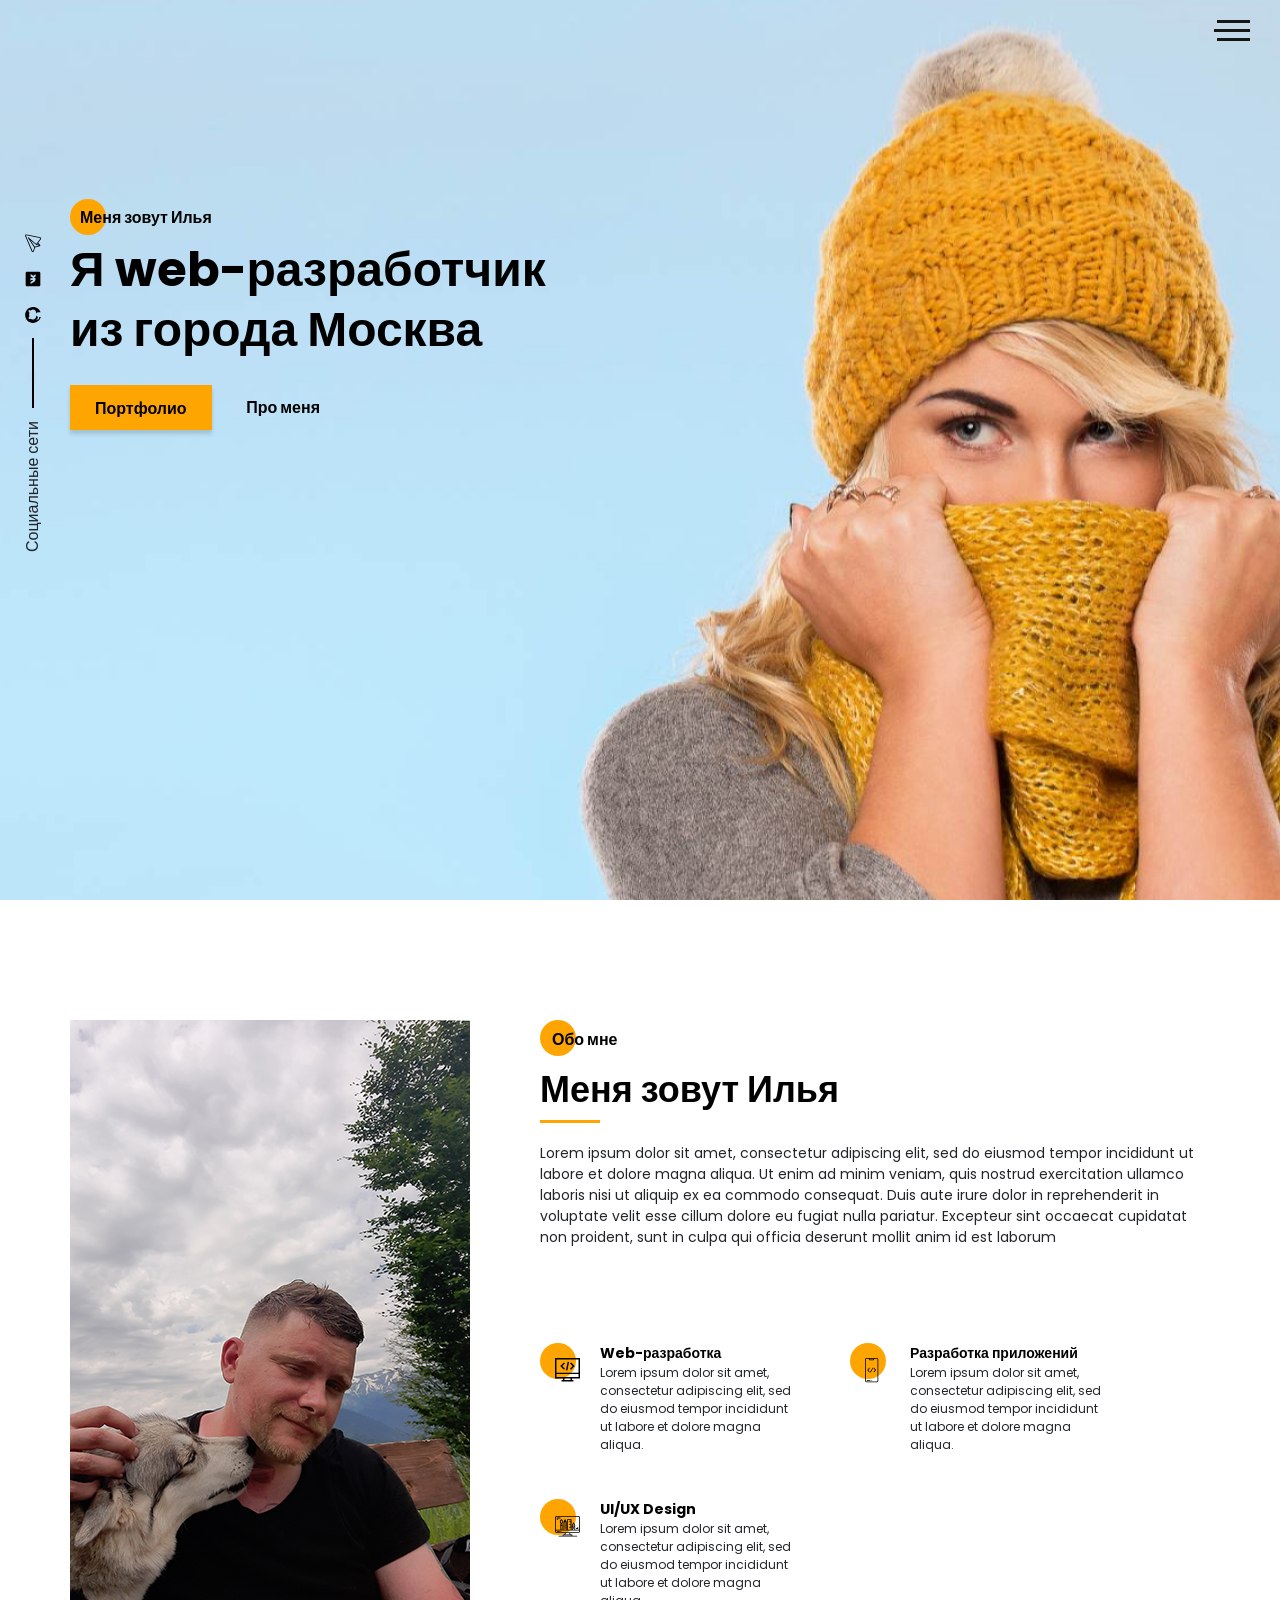
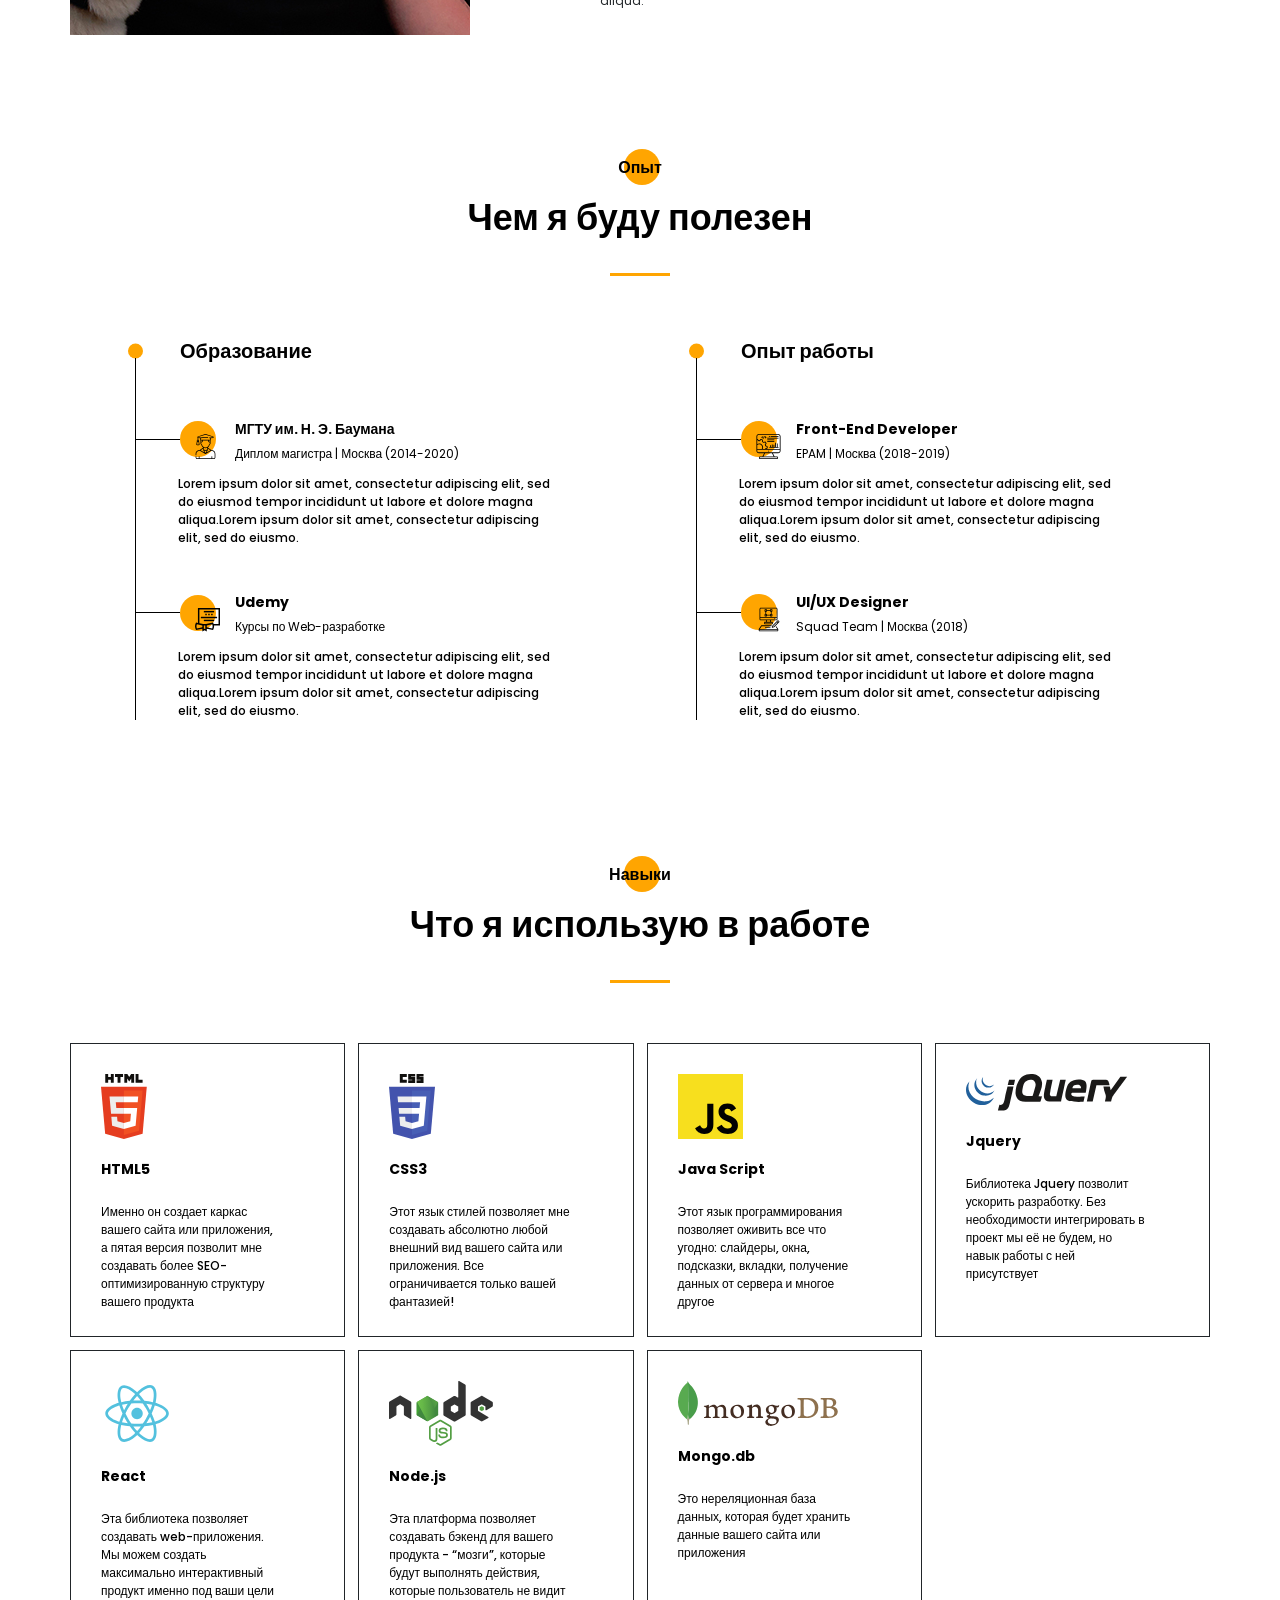
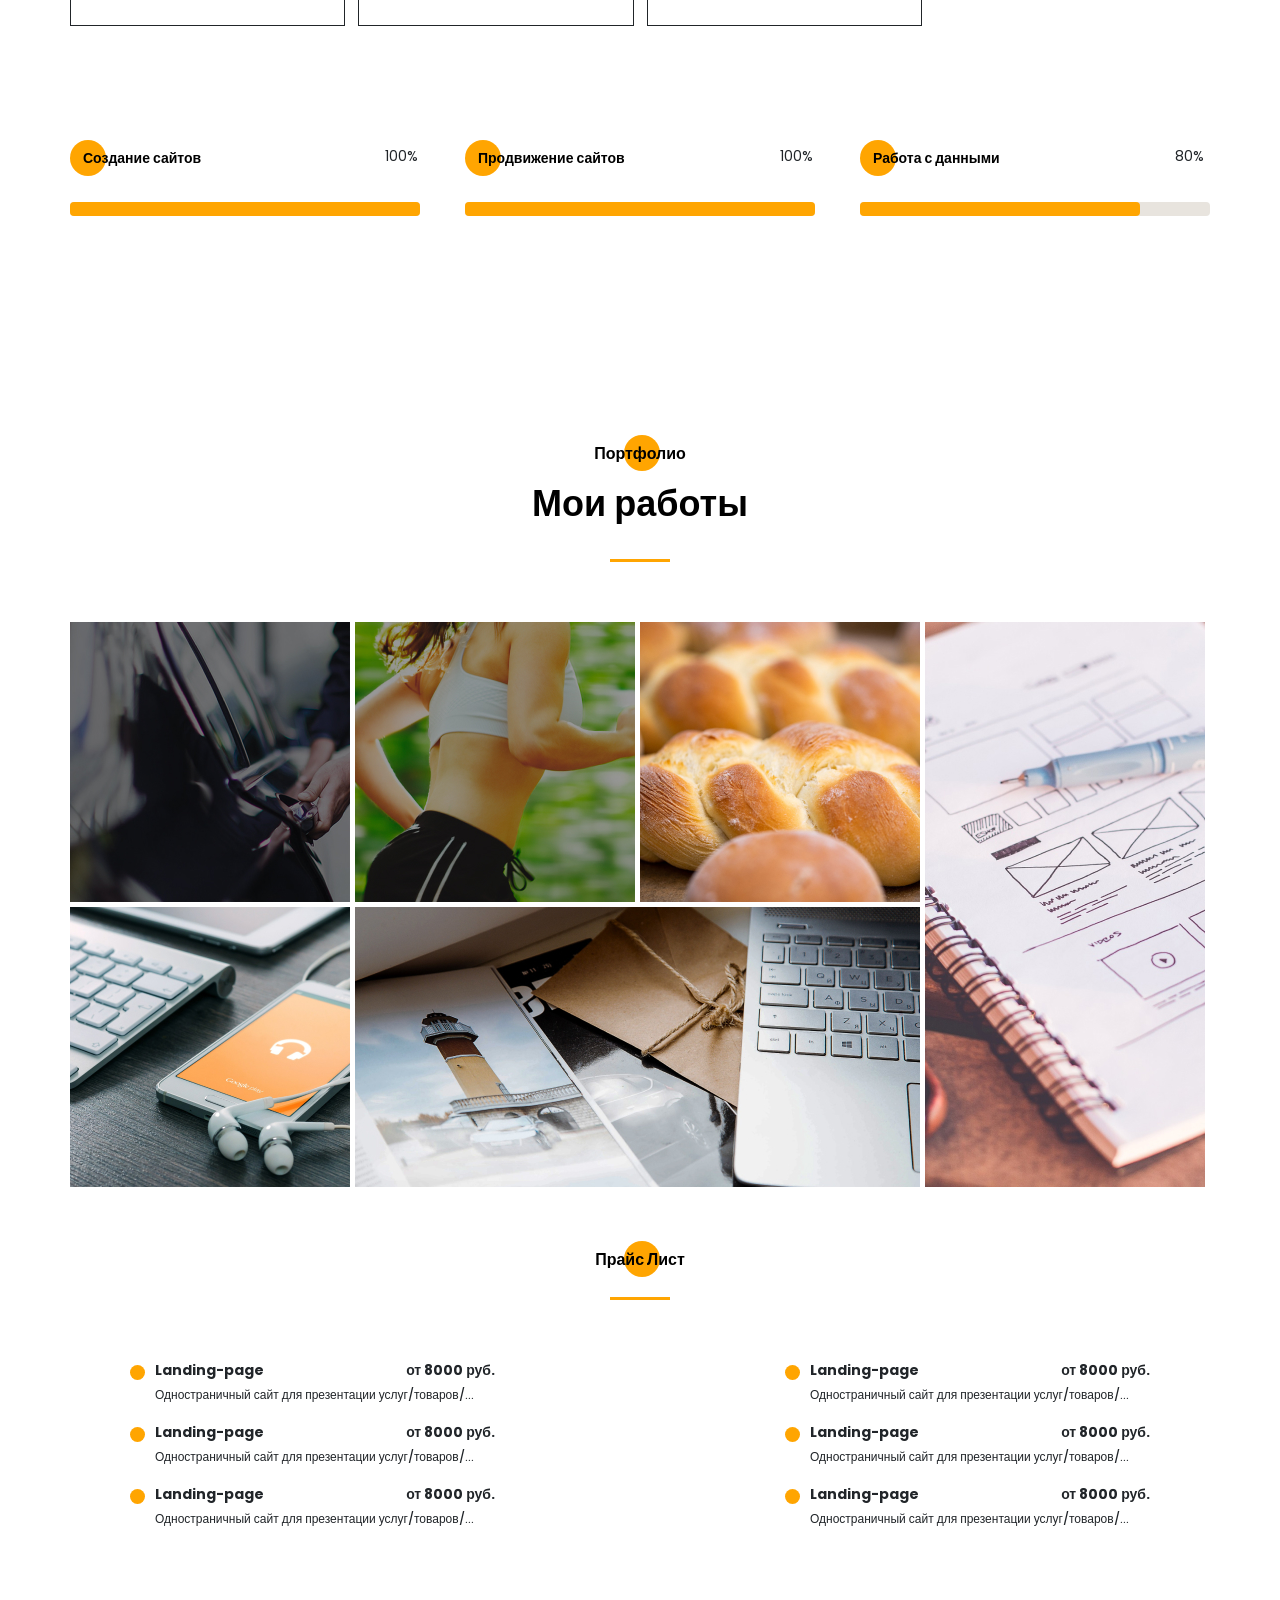
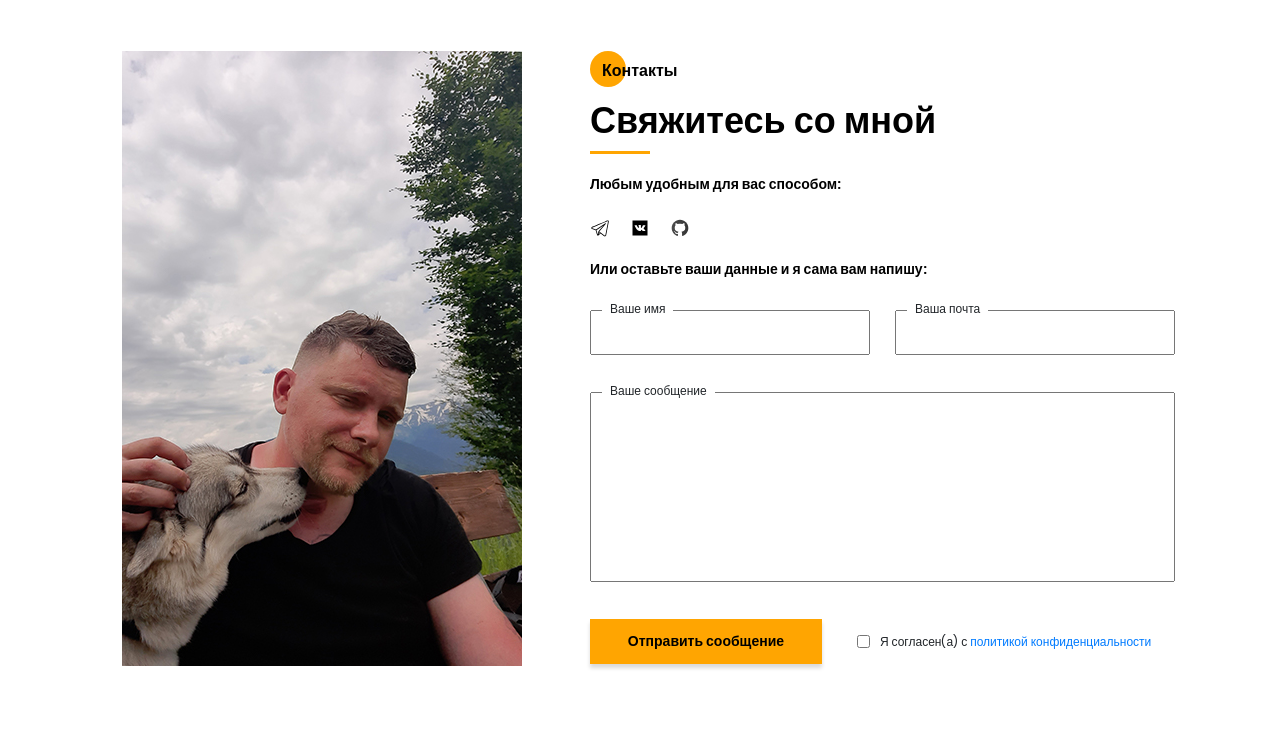
==== commit b9458ecf: "Закончил десктопную версию сайта" ====
--- a/src/index.html
+++ b/src/index.html
@@ -384,7 +384,7 @@
             <div class="price__item">
                 <div class="price__type">Landing-page</div>
                 <div class="price__count">от 8000 руб.</div>
-            <div class="price__descr">Одностраничный сайт для презентации услуг/товаров/...</div>
+                <div class="price__descr">Одностраничный сайт для презентации услуг/товаров/...</div>
             </div>
             <div class="price__item">
                 <div class="price__type">Landing-page</div>
@@ -429,44 +429,61 @@
                 <div class="divider"></div>
                 <div class="title title__fz14 contacts_title">Любым удобным для вас способом:</div>
                 <div class="contacts__social">
-                    <a href=""> <svg xmlns="http://www.w3.org/2000/svg" x="0px" y="0px" width="20" height="20" viewBox="0 0 50 50">
-                        <path d="M 44.376953 5.9863281 C 43.889905 6.0076957 43.415817 6.1432497 42.988281 6.3144531 C 42.565113 6.4845113 40.128883 7.5243408 36.53125 9.0625 C 32.933617 10.600659 28.256963 12.603668 23.621094 14.589844 C 14.349356 18.562196 5.2382813 22.470703 5.2382812 22.470703 L 5.3046875 22.445312 C 5.3046875 22.445312 4.7547875 22.629122 4.1972656 23.017578 C 3.9185047 23.211806 3.6186028 23.462555 3.3730469 23.828125 C 3.127491 24.193695 2.9479735 24.711788 3.015625 25.259766 C 3.2532479 27.184511 5.2480469 27.730469 5.2480469 27.730469 L 5.2558594 27.734375 L 14.158203 30.78125 C 14.385177 31.538434 16.858319 39.792923 17.402344 41.541016 C 17.702797 42.507484 17.984013 43.064995 18.277344 43.445312 C 18.424133 43.635633 18.577962 43.782915 18.748047 43.890625 C 18.815627 43.933415 18.8867 43.965525 18.957031 43.994141 C 18.958531 43.994806 18.959437 43.99348 18.960938 43.994141 C 18.969579 43.997952 18.977708 43.998295 18.986328 44.001953 L 18.962891 43.996094 C 18.979231 44.002694 18.995359 44.013801 19.011719 44.019531 C 19.043456 44.030655 19.062905 44.030268 19.103516 44.039062 C 20.123059 44.395042 20.966797 43.734375 20.966797 43.734375 L 21.001953 43.707031 L 26.470703 38.634766 L 35.345703 45.554688 L 35.457031 45.605469 C 37.010484 46.295216 38.415349 45.910403 39.193359 45.277344 C 39.97137 44.644284 40.277344 43.828125 40.277344 43.828125 L 40.310547 43.742188 L 46.832031 9.7519531 C 46.998903 8.9915162 47.022612 8.334202 46.865234 7.7402344 C 46.707857 7.1462668 46.325492 6.6299361 45.845703 6.34375 C 45.365914 6.0575639 44.864001 5.9649605 44.376953 5.9863281 z M 44.429688 8.0195312 C 44.627491 8.0103707 44.774102 8.032983 44.820312 8.0605469 C 44.866523 8.0881109 44.887272 8.0844829 44.931641 8.2519531 C 44.976011 8.419423 45.000036 8.7721605 44.878906 9.3242188 L 44.875 9.3359375 L 38.390625 43.128906 C 38.375275 43.162926 38.240151 43.475531 37.931641 43.726562 C 37.616914 43.982653 37.266874 44.182554 36.337891 43.792969 L 26.632812 36.224609 L 26.359375 36.009766 L 26.353516 36.015625 L 23.451172 33.837891 L 39.761719 14.648438 A 1.0001 1.0001 0 0 0 38.974609 13 A 1.0001 1.0001 0 0 0 38.445312 13.167969 L 14.84375 28.902344 L 5.9277344 25.849609 C 5.9277344 25.849609 5.0423771 25.356927 5 25.013672 C 4.99765 24.994652 4.9871961 25.011869 5.0332031 24.943359 C 5.0792101 24.874869 5.1948546 24.759225 5.3398438 24.658203 C 5.6298218 24.456159 5.9609375 24.333984 5.9609375 24.333984 L 5.9941406 24.322266 L 6.0273438 24.308594 C 6.0273438 24.308594 15.138894 20.399882 24.410156 16.427734 C 29.045787 14.44166 33.721617 12.440122 37.318359 10.902344 C 40.914175 9.3649615 43.512419 8.2583658 43.732422 8.1699219 C 43.982886 8.0696253 44.231884 8.0286918 44.429688 8.0195312 z M 33.613281 18.792969 L 21.244141 33.345703 L 21.238281 33.351562 A 1.0001 1.0001 0 0 0 21.183594 33.423828 A 1.0001 1.0001 0 0 0 21.128906 33.507812 A 1.0001 1.0001 0 0 0 20.998047 33.892578 A 1.0001 1.0001 0 0 0 20.998047 33.900391 L 19.386719 41.146484 C 19.35993 41.068197 19.341173 41.039555 19.3125 40.947266 L 19.3125 40.945312 C 18.800713 39.30085 16.467362 31.5161 16.144531 30.439453 L 33.613281 18.792969 z M 22.640625 35.730469 L 24.863281 37.398438 L 21.597656 40.425781 L 22.640625 35.730469 z"></path>
-                    </svg></a>
-                    <a href=""> <svg xmlns="http://www.w3.org/2000/svg" x="0px" y="0px" width="20" height="20" viewBox="0 0 24 24">
-                        <path d="M21,3H3v18h18V3z M17.907,15.684l-1.735,0.024c0,0-0.374,0.073-0.864-0.265c-0.649-0.446-1.261-1.606-1.738-1.455 c-0.484,0.154-0.469,1.198-0.469,1.198s0.004,0.184-0.107,0.304c-0.12,0.129-0.355,0.116-0.355,0.116h-0.777 c0,0-1.714,0.142-3.225-1.433c-1.646-1.717-3.1-5.106-3.1-5.106S5.452,8.853,5.543,8.744C5.646,8.623,5.924,8.62,5.924,8.62 l1.857-0.009c0,0,0.175,0.031,0.301,0.123c0.103,0.076,0.162,0.219,0.162,0.219s0.3,0.761,0.698,1.45 c0.776,1.343,1.137,1.637,1.4,1.493c0.384-0.21,0.269-1.898,0.269-1.898s0.007-0.613-0.193-0.886 C10.262,8.899,9.969,8.836,9.84,8.82c-0.105-0.014,0.066-0.257,0.289-0.367c0.334-0.163,0.925-0.173,1.622-0.166 c0.543,0.006,0.7,0.039,0.912,0.091c0.641,0.155,0.423,0.753,0.423,2.188c0,0.46-0.083,1.106,0.248,1.319 c0.143,0.092,0.491,0.014,1.36-1.466c0.413-0.702,0.722-1.527,0.722-1.527s0.068-0.147,0.173-0.21 c0.108-0.065,0.253-0.045,0.253-0.045l1.955-0.012c0,0,0.587-0.071,0.683,0.196c0.1,0.279-0.219,0.93-1.018,1.995 c-1.311,1.75-1.457,1.587-0.368,2.599c1.04,0.967,1.255,1.437,1.291,1.496C18.815,15.627,17.907,15.684,17.907,15.684z"></path>
-                    </svg></a>
-                    <a href=""><svg xmlns="http://www.w3.org/2000/svg" x="0px" y="0px" width="20" height="20" viewBox="0 0 48 48">
-                        <linearGradient id="rL2wppHyxHVbobwndsT6Ca_AZOZNnY73haj_gr1" x1="4" x2="44" y1="23.508" y2="23.508"
-                                        gradientUnits="userSpaceOnUse">
-                            <stop offset="0" stop-color="#4c4c4c"></stop>
-                            <stop offset="1" stop-color="#343434"></stop>
-                        </linearGradient>
-                        <path fill="url(#rL2wppHyxHVbobwndsT6Ca_AZOZNnY73haj_gr1)"
-                              d="M24,4C12.954,4,4,12.954,4,24c0,8.887,5.801,16.411,13.82,19.016h12.36	C38.199,40.411,44,32.887,44,24C44,12.954,35.046,4,24,4z"></path>
-                        <path d="M30.01,41.996L30,36.198c0-0.939-0.22-1.856-0.642-2.687c5.641-1.133,8.386-4.468,8.386-10.177	c0-2.255-0.665-4.246-1.976-5.92c0.1-0.317,0.174-0.645,0.22-0.981c0.188-1.369-0.023-2.264-0.193-2.984l-0.027-0.116	c-0.186-0.796-0.409-1.364-0.418-1.388l-0.111-0.282l-0.111-0.282l-0.302-0.032l-0.303-0.032c0,0-0.199-0.021-0.501-0.021	c-0.419,0-1.04,0.042-1.627,0.241l-0.196,0.066c-0.74,0.249-1.439,0.485-2.417,1.069c-0.286,0.171-0.599,0.366-0.934,0.584	C27.334,12.881,25.705,12.69,24,12.69c-1.722,0-3.365,0.192-4.889,0.571c-0.339-0.22-0.654-0.417-0.942-0.589	c-0.978-0.584-1.677-0.819-2.417-1.069l-0.196-0.066c-0.585-0.199-1.207-0.241-1.626-0.241c-0.302,0-0.501,0.021-0.501,0.021	l-0.302,0.032l-0.3,0.031l-0.112,0.281l-0.113,0.283c-0.01,0.026-0.233,0.594-0.419,1.391l-0.027,0.115	c-0.17,0.719-0.381,1.615-0.193,2.983c0.048,0.346,0.125,0.685,0.23,1.011c-1.285,1.666-1.936,3.646-1.936,5.89	c0,5.695,2.748,9.028,8.397,10.17c-0.194,0.388-0.345,0.798-0.452,1.224c-0.197,0.067-0.378,0.112-0.538,0.137	c-0.238,0.036-0.487,0.054-0.739,0.054c-0.686,0-1.225-0.134-1.435-0.259c-0.313-0.186-0.872-0.727-1.414-1.518	c-0.463-0.675-1.185-1.558-1.992-1.927c-0.698-0.319-1.437-0.502-2.029-0.502c-0.138,0-0.265,0.01-0.376,0.028	c-0.517,0.082-0.949,0.366-1.184,0.78c-0.203,0.357-0.235,0.773-0.088,1.141c0.219,0.548,0.851,0.985,1.343,1.255	c0.242,0.133,0.765,0.619,1.07,1.109c0.229,0.368,0.335,0.63,0.482,0.992c0.087,0.215,0.183,0.449,0.313,0.732	c0.47,1.022,1.937,1.924,2.103,2.023c0.806,0.483,2.161,0.638,3.157,0.683l0.123,0.003c0,0,0.001,0,0.001,0	c0.24,0,0.57-0.023,1.004-0.071v2.613c0.002,0.529-0.537,0.649-1.25,0.638l0.547,0.184C19.395,43.572,21.645,44,24,44	c2.355,0,4.605-0.428,6.703-1.176l0.703-0.262C30.695,42.538,30.016,42.422,30.01,41.996z"
-                              opacity=".05"></path>
-                        <path d="M30.781,42.797c-0.406,0.047-1.281-0.109-1.281-0.795v-5.804c0-1.094-0.328-2.151-0.936-3.052	c5.915-0.957,8.679-4.093,8.679-9.812c0-2.237-0.686-4.194-2.039-5.822c0.137-0.365,0.233-0.75,0.288-1.147	c0.175-1.276-0.016-2.086-0.184-2.801l-0.027-0.116c-0.178-0.761-0.388-1.297-0.397-1.319l-0.111-0.282l-0.303-0.032	c0,0-0.178-0.019-0.449-0.019c-0.381,0-0.944,0.037-1.466,0.215l-0.196,0.066c-0.714,0.241-1.389,0.468-2.321,1.024	c-0.332,0.198-0.702,0.431-1.101,0.694C27.404,13.394,25.745,13.19,24,13.19c-1.762,0-3.435,0.205-4.979,0.61	c-0.403-0.265-0.775-0.499-1.109-0.699c-0.932-0.556-1.607-0.784-2.321-1.024l-0.196-0.066c-0.521-0.177-1.085-0.215-1.466-0.215	c-0.271,0-0.449,0.019-0.449,0.019l-0.302,0.032l-0.113,0.283c-0.009,0.022-0.219,0.558-0.397,1.319l-0.027,0.116	c-0.169,0.715-0.36,1.524-0.184,2.8c0.056,0.407,0.156,0.801,0.298,1.174c-1.327,1.62-1.999,3.567-1.999,5.795	c0,5.703,2.766,8.838,8.686,9.806c-0.395,0.59-0.671,1.255-0.813,1.964c-0.33,0.13-0.629,0.216-0.891,0.256	c-0.263,0.04-0.537,0.06-0.814,0.06c-0.69,0-1.353-0.129-1.69-0.329c-0.44-0.261-1.057-0.914-1.572-1.665	c-0.35-0.51-1.047-1.417-1.788-1.755c-0.635-0.29-1.298-0.457-1.821-0.457c-0.11,0-0.21,0.008-0.298,0.022	c-0.366,0.058-0.668,0.252-0.828,0.534c-0.128,0.224-0.149,0.483-0.059,0.708c0.179,0.448,0.842,0.85,1.119,1.002	c0.335,0.184,0.919,0.744,1.254,1.284c0.251,0.404,0.37,0.697,0.521,1.067c0.085,0.209,0.178,0.437,0.304,0.712	c0.331,0.719,1.353,1.472,1.905,1.803c0.754,0.452,2.154,0.578,2.922,0.612l0.111,0.002c0.299,0,0.8-0.045,1.495-0.135v3.177	c0,0.779-0.991,0.81-1.234,0.81c-0.031,0,0.503,0.184,0.503,0.184C19.731,43.64,21.822,44,24,44c2.178,0,4.269-0.36,6.231-1.003	C30.231,42.997,30.812,42.793,30.781,42.797z"
-                              opacity=".07"></path>
-                        <path fill="#fff"
-                              d="M36.744,23.334c0-2.31-0.782-4.226-2.117-5.728c0.145-0.325,0.296-0.761,0.371-1.309	c0.172-1.25-0.031-2-0.203-2.734s-0.375-1.25-0.375-1.25s-0.922-0.094-1.703,0.172s-1.453,0.469-2.422,1.047	c-0.453,0.27-0.909,0.566-1.27,0.806C27.482,13.91,25.785,13.69,24,13.69c-1.801,0-3.513,0.221-5.067,0.652	c-0.362-0.241-0.821-0.539-1.277-0.811c-0.969-0.578-1.641-0.781-2.422-1.047s-1.703-0.172-1.703-0.172s-0.203,0.516-0.375,1.25	s-0.375,1.484-0.203,2.734c0.077,0.562,0.233,1.006,0.382,1.333c-1.31,1.493-2.078,3.397-2.078,5.704	c0,5.983,3.232,8.714,9.121,9.435c-0.687,0.726-1.148,1.656-1.303,2.691c-0.387,0.17-0.833,0.33-1.262,0.394	c-1.104,0.167-2.271,0-2.833-0.333s-1.229-1.083-1.729-1.813c-0.422-0.616-1.031-1.331-1.583-1.583	c-0.729-0.333-1.438-0.458-1.833-0.396c-0.396,0.063-0.583,0.354-0.5,0.563c0.083,0.208,0.479,0.521,0.896,0.75	c0.417,0.229,1.063,0.854,1.438,1.458c0.418,0.674,0.5,1.063,0.854,1.833c0.249,0.542,1.101,1.219,1.708,1.583	c0.521,0.313,1.562,0.491,2.688,0.542c0.389,0.018,1.308-0.096,2.083-0.206v3.75c0,0.639-0.585,1.125-1.191,1.013	C19.756,43.668,21.833,44,24,44c2.166,0,4.243-0.332,6.19-0.984C29.585,43.127,29,42.641,29,42.002v-5.804	c0-1.329-0.527-2.53-1.373-3.425C33.473,32.071,36.744,29.405,36.744,23.334z M11.239,32.727c-0.154-0.079-0.237-0.225-0.185-0.328	c0.052-0.103,0.22-0.122,0.374-0.043c0.154,0.079,0.237,0.225,0.185,0.328S11.393,32.806,11.239,32.727z M12.451,33.482	c-0.081,0.088-0.255,0.06-0.389-0.062s-0.177-0.293-0.096-0.381c0.081-0.088,0.255-0.06,0.389,0.062S12.532,33.394,12.451,33.482z M13.205,34.732c-0.102,0.072-0.275,0.005-0.386-0.15s-0.118-0.34-0.016-0.412s0.275-0.005,0.386,0.15	C13.299,34.475,13.307,34.66,13.205,34.732z M14.288,35.673c-0.069,0.112-0.265,0.117-0.437,0.012s-0.256-0.281-0.187-0.393	c0.069-0.112,0.265-0.117,0.437-0.012S14.357,35.561,14.288,35.673z M15.312,36.594c-0.213-0.026-0.371-0.159-0.353-0.297	c0.017-0.138,0.204-0.228,0.416-0.202c0.213,0.026,0.371,0.159,0.353,0.297C15.711,36.529,15.525,36.62,15.312,36.594z M16.963,36.833c-0.227-0.013-0.404-0.143-0.395-0.289c0.009-0.146,0.2-0.255,0.427-0.242c0.227,0.013,0.404,0.143,0.395,0.289	C17.381,36.738,17.19,36.846,16.963,36.833z M18.521,36.677c-0.242,0-0.438-0.126-0.438-0.281s0.196-0.281,0.438-0.281	c0.242,0,0.438,0.126,0.438,0.281S18.762,36.677,18.521,36.677z"></path>
-                    </svg></a>
+                    <a href="">
+                        <svg xmlns="http://www.w3.org/2000/svg" x="0px" y="0px" width="20" height="20"
+                             viewBox="0 0 50 50">
+                            <path d="M 44.376953 5.9863281 C 43.889905 6.0076957 43.415817 6.1432497 42.988281 6.3144531 C 42.565113 6.4845113 40.128883 7.5243408 36.53125 9.0625 C 32.933617 10.600659 28.256963 12.603668 23.621094 14.589844 C 14.349356 18.562196 5.2382813 22.470703 5.2382812 22.470703 L 5.3046875 22.445312 C 5.3046875 22.445312 4.7547875 22.629122 4.1972656 23.017578 C 3.9185047 23.211806 3.6186028 23.462555 3.3730469 23.828125 C 3.127491 24.193695 2.9479735 24.711788 3.015625 25.259766 C 3.2532479 27.184511 5.2480469 27.730469 5.2480469 27.730469 L 5.2558594 27.734375 L 14.158203 30.78125 C 14.385177 31.538434 16.858319 39.792923 17.402344 41.541016 C 17.702797 42.507484 17.984013 43.064995 18.277344 43.445312 C 18.424133 43.635633 18.577962 43.782915 18.748047 43.890625 C 18.815627 43.933415 18.8867 43.965525 18.957031 43.994141 C 18.958531 43.994806 18.959437 43.99348 18.960938 43.994141 C 18.969579 43.997952 18.977708 43.998295 18.986328 44.001953 L 18.962891 43.996094 C 18.979231 44.002694 18.995359 44.013801 19.011719 44.019531 C 19.043456 44.030655 19.062905 44.030268 19.103516 44.039062 C 20.123059 44.395042 20.966797 43.734375 20.966797 43.734375 L 21.001953 43.707031 L 26.470703 38.634766 L 35.345703 45.554688 L 35.457031 45.605469 C 37.010484 46.295216 38.415349 45.910403 39.193359 45.277344 C 39.97137 44.644284 40.277344 43.828125 40.277344 43.828125 L 40.310547 43.742188 L 46.832031 9.7519531 C 46.998903 8.9915162 47.022612 8.334202 46.865234 7.7402344 C 46.707857 7.1462668 46.325492 6.6299361 45.845703 6.34375 C 45.365914 6.0575639 44.864001 5.9649605 44.376953 5.9863281 z M 44.429688 8.0195312 C 44.627491 8.0103707 44.774102 8.032983 44.820312 8.0605469 C 44.866523 8.0881109 44.887272 8.0844829 44.931641 8.2519531 C 44.976011 8.419423 45.000036 8.7721605 44.878906 9.3242188 L 44.875 9.3359375 L 38.390625 43.128906 C 38.375275 43.162926 38.240151 43.475531 37.931641 43.726562 C 37.616914 43.982653 37.266874 44.182554 36.337891 43.792969 L 26.632812 36.224609 L 26.359375 36.009766 L 26.353516 36.015625 L 23.451172 33.837891 L 39.761719 14.648438 A 1.0001 1.0001 0 0 0 38.974609 13 A 1.0001 1.0001 0 0 0 38.445312 13.167969 L 14.84375 28.902344 L 5.9277344 25.849609 C 5.9277344 25.849609 5.0423771 25.356927 5 25.013672 C 4.99765 24.994652 4.9871961 25.011869 5.0332031 24.943359 C 5.0792101 24.874869 5.1948546 24.759225 5.3398438 24.658203 C 5.6298218 24.456159 5.9609375 24.333984 5.9609375 24.333984 L 5.9941406 24.322266 L 6.0273438 24.308594 C 6.0273438 24.308594 15.138894 20.399882 24.410156 16.427734 C 29.045787 14.44166 33.721617 12.440122 37.318359 10.902344 C 40.914175 9.3649615 43.512419 8.2583658 43.732422 8.1699219 C 43.982886 8.0696253 44.231884 8.0286918 44.429688 8.0195312 z M 33.613281 18.792969 L 21.244141 33.345703 L 21.238281 33.351562 A 1.0001 1.0001 0 0 0 21.183594 33.423828 A 1.0001 1.0001 0 0 0 21.128906 33.507812 A 1.0001 1.0001 0 0 0 20.998047 33.892578 A 1.0001 1.0001 0 0 0 20.998047 33.900391 L 19.386719 41.146484 C 19.35993 41.068197 19.341173 41.039555 19.3125 40.947266 L 19.3125 40.945312 C 18.800713 39.30085 16.467362 31.5161 16.144531 30.439453 L 33.613281 18.792969 z M 22.640625 35.730469 L 24.863281 37.398438 L 21.597656 40.425781 L 22.640625 35.730469 z"></path>
+                        </svg>
+                    </a>
+                    <a href="">
+                        <svg xmlns="http://www.w3.org/2000/svg" x="0px" y="0px" width="20" height="20"
+                             viewBox="0 0 24 24">
+                            <path d="M21,3H3v18h18V3z M17.907,15.684l-1.735,0.024c0,0-0.374,0.073-0.864-0.265c-0.649-0.446-1.261-1.606-1.738-1.455 c-0.484,0.154-0.469,1.198-0.469,1.198s0.004,0.184-0.107,0.304c-0.12,0.129-0.355,0.116-0.355,0.116h-0.777 c0,0-1.714,0.142-3.225-1.433c-1.646-1.717-3.1-5.106-3.1-5.106S5.452,8.853,5.543,8.744C5.646,8.623,5.924,8.62,5.924,8.62 l1.857-0.009c0,0,0.175,0.031,0.301,0.123c0.103,0.076,0.162,0.219,0.162,0.219s0.3,0.761,0.698,1.45 c0.776,1.343,1.137,1.637,1.4,1.493c0.384-0.21,0.269-1.898,0.269-1.898s0.007-0.613-0.193-0.886 C10.262,8.899,9.969,8.836,9.84,8.82c-0.105-0.014,0.066-0.257,0.289-0.367c0.334-0.163,0.925-0.173,1.622-0.166 c0.543,0.006,0.7,0.039,0.912,0.091c0.641,0.155,0.423,0.753,0.423,2.188c0,0.46-0.083,1.106,0.248,1.319 c0.143,0.092,0.491,0.014,1.36-1.466c0.413-0.702,0.722-1.527,0.722-1.527s0.068-0.147,0.173-0.21 c0.108-0.065,0.253-0.045,0.253-0.045l1.955-0.012c0,0,0.587-0.071,0.683,0.196c0.1,0.279-0.219,0.93-1.018,1.995 c-1.311,1.75-1.457,1.587-0.368,2.599c1.04,0.967,1.255,1.437,1.291,1.496C18.815,15.627,17.907,15.684,17.907,15.684z"></path>
+                        </svg>
+                    </a>
+                    <a href="">
+                        <svg xmlns="http://www.w3.org/2000/svg" x="0px" y="0px" width="20" height="20"
+                             viewBox="0 0 48 48">
+                            <linearGradient id="rL2wppHyxHVbobwndsT6Ca_AZOZNnY73haj_gr1" x1="4" x2="44" y1="23.508"
+                                            y2="23.508"
+                                            gradientUnits="userSpaceOnUse">
+                                <stop offset="0" stop-color="#4c4c4c"></stop>
+                                <stop offset="1" stop-color="#343434"></stop>
+                            </linearGradient>
+                            <path fill="url(#rL2wppHyxHVbobwndsT6Ca_AZOZNnY73haj_gr1)"
+                                  d="M24,4C12.954,4,4,12.954,4,24c0,8.887,5.801,16.411,13.82,19.016h12.36	C38.199,40.411,44,32.887,44,24C44,12.954,35.046,4,24,4z"></path>
+                            <path d="M30.01,41.996L30,36.198c0-0.939-0.22-1.856-0.642-2.687c5.641-1.133,8.386-4.468,8.386-10.177	c0-2.255-0.665-4.246-1.976-5.92c0.1-0.317,0.174-0.645,0.22-0.981c0.188-1.369-0.023-2.264-0.193-2.984l-0.027-0.116	c-0.186-0.796-0.409-1.364-0.418-1.388l-0.111-0.282l-0.111-0.282l-0.302-0.032l-0.303-0.032c0,0-0.199-0.021-0.501-0.021	c-0.419,0-1.04,0.042-1.627,0.241l-0.196,0.066c-0.74,0.249-1.439,0.485-2.417,1.069c-0.286,0.171-0.599,0.366-0.934,0.584	C27.334,12.881,25.705,12.69,24,12.69c-1.722,0-3.365,0.192-4.889,0.571c-0.339-0.22-0.654-0.417-0.942-0.589	c-0.978-0.584-1.677-0.819-2.417-1.069l-0.196-0.066c-0.585-0.199-1.207-0.241-1.626-0.241c-0.302,0-0.501,0.021-0.501,0.021	l-0.302,0.032l-0.3,0.031l-0.112,0.281l-0.113,0.283c-0.01,0.026-0.233,0.594-0.419,1.391l-0.027,0.115	c-0.17,0.719-0.381,1.615-0.193,2.983c0.048,0.346,0.125,0.685,0.23,1.011c-1.285,1.666-1.936,3.646-1.936,5.89	c0,5.695,2.748,9.028,8.397,10.17c-0.194,0.388-0.345,0.798-0.452,1.224c-0.197,0.067-0.378,0.112-0.538,0.137	c-0.238,0.036-0.487,0.054-0.739,0.054c-0.686,0-1.225-0.134-1.435-0.259c-0.313-0.186-0.872-0.727-1.414-1.518	c-0.463-0.675-1.185-1.558-1.992-1.927c-0.698-0.319-1.437-0.502-2.029-0.502c-0.138,0-0.265,0.01-0.376,0.028	c-0.517,0.082-0.949,0.366-1.184,0.78c-0.203,0.357-0.235,0.773-0.088,1.141c0.219,0.548,0.851,0.985,1.343,1.255	c0.242,0.133,0.765,0.619,1.07,1.109c0.229,0.368,0.335,0.63,0.482,0.992c0.087,0.215,0.183,0.449,0.313,0.732	c0.47,1.022,1.937,1.924,2.103,2.023c0.806,0.483,2.161,0.638,3.157,0.683l0.123,0.003c0,0,0.001,0,0.001,0	c0.24,0,0.57-0.023,1.004-0.071v2.613c0.002,0.529-0.537,0.649-1.25,0.638l0.547,0.184C19.395,43.572,21.645,44,24,44	c2.355,0,4.605-0.428,6.703-1.176l0.703-0.262C30.695,42.538,30.016,42.422,30.01,41.996z"
+                                  opacity=".05"></path>
+                            <path d="M30.781,42.797c-0.406,0.047-1.281-0.109-1.281-0.795v-5.804c0-1.094-0.328-2.151-0.936-3.052	c5.915-0.957,8.679-4.093,8.679-9.812c0-2.237-0.686-4.194-2.039-5.822c0.137-0.365,0.233-0.75,0.288-1.147	c0.175-1.276-0.016-2.086-0.184-2.801l-0.027-0.116c-0.178-0.761-0.388-1.297-0.397-1.319l-0.111-0.282l-0.303-0.032	c0,0-0.178-0.019-0.449-0.019c-0.381,0-0.944,0.037-1.466,0.215l-0.196,0.066c-0.714,0.241-1.389,0.468-2.321,1.024	c-0.332,0.198-0.702,0.431-1.101,0.694C27.404,13.394,25.745,13.19,24,13.19c-1.762,0-3.435,0.205-4.979,0.61	c-0.403-0.265-0.775-0.499-1.109-0.699c-0.932-0.556-1.607-0.784-2.321-1.024l-0.196-0.066c-0.521-0.177-1.085-0.215-1.466-0.215	c-0.271,0-0.449,0.019-0.449,0.019l-0.302,0.032l-0.113,0.283c-0.009,0.022-0.219,0.558-0.397,1.319l-0.027,0.116	c-0.169,0.715-0.36,1.524-0.184,2.8c0.056,0.407,0.156,0.801,0.298,1.174c-1.327,1.62-1.999,3.567-1.999,5.795	c0,5.703,2.766,8.838,8.686,9.806c-0.395,0.59-0.671,1.255-0.813,1.964c-0.33,0.13-0.629,0.216-0.891,0.256	c-0.263,0.04-0.537,0.06-0.814,0.06c-0.69,0-1.353-0.129-1.69-0.329c-0.44-0.261-1.057-0.914-1.572-1.665	c-0.35-0.51-1.047-1.417-1.788-1.755c-0.635-0.29-1.298-0.457-1.821-0.457c-0.11,0-0.21,0.008-0.298,0.022	c-0.366,0.058-0.668,0.252-0.828,0.534c-0.128,0.224-0.149,0.483-0.059,0.708c0.179,0.448,0.842,0.85,1.119,1.002	c0.335,0.184,0.919,0.744,1.254,1.284c0.251,0.404,0.37,0.697,0.521,1.067c0.085,0.209,0.178,0.437,0.304,0.712	c0.331,0.719,1.353,1.472,1.905,1.803c0.754,0.452,2.154,0.578,2.922,0.612l0.111,0.002c0.299,0,0.8-0.045,1.495-0.135v3.177	c0,0.779-0.991,0.81-1.234,0.81c-0.031,0,0.503,0.184,0.503,0.184C19.731,43.64,21.822,44,24,44c2.178,0,4.269-0.36,6.231-1.003	C30.231,42.997,30.812,42.793,30.781,42.797z"
+                                  opacity=".07"></path>
+                            <path fill="#fff"
+                                  d="M36.744,23.334c0-2.31-0.782-4.226-2.117-5.728c0.145-0.325,0.296-0.761,0.371-1.309	c0.172-1.25-0.031-2-0.203-2.734s-0.375-1.25-0.375-1.25s-0.922-0.094-1.703,0.172s-1.453,0.469-2.422,1.047	c-0.453,0.27-0.909,0.566-1.27,0.806C27.482,13.91,25.785,13.69,24,13.69c-1.801,0-3.513,0.221-5.067,0.652	c-0.362-0.241-0.821-0.539-1.277-0.811c-0.969-0.578-1.641-0.781-2.422-1.047s-1.703-0.172-1.703-0.172s-0.203,0.516-0.375,1.25	s-0.375,1.484-0.203,2.734c0.077,0.562,0.233,1.006,0.382,1.333c-1.31,1.493-2.078,3.397-2.078,5.704	c0,5.983,3.232,8.714,9.121,9.435c-0.687,0.726-1.148,1.656-1.303,2.691c-0.387,0.17-0.833,0.33-1.262,0.394	c-1.104,0.167-2.271,0-2.833-0.333s-1.229-1.083-1.729-1.813c-0.422-0.616-1.031-1.331-1.583-1.583	c-0.729-0.333-1.438-0.458-1.833-0.396c-0.396,0.063-0.583,0.354-0.5,0.563c0.083,0.208,0.479,0.521,0.896,0.75	c0.417,0.229,1.063,0.854,1.438,1.458c0.418,0.674,0.5,1.063,0.854,1.833c0.249,0.542,1.101,1.219,1.708,1.583	c0.521,0.313,1.562,0.491,2.688,0.542c0.389,0.018,1.308-0.096,2.083-0.206v3.75c0,0.639-0.585,1.125-1.191,1.013	C19.756,43.668,21.833,44,24,44c2.166,0,4.243-0.332,6.19-0.984C29.585,43.127,29,42.641,29,42.002v-5.804	c0-1.329-0.527-2.53-1.373-3.425C33.473,32.071,36.744,29.405,36.744,23.334z M11.239,32.727c-0.154-0.079-0.237-0.225-0.185-0.328	c0.052-0.103,0.22-0.122,0.374-0.043c0.154,0.079,0.237,0.225,0.185,0.328S11.393,32.806,11.239,32.727z M12.451,33.482	c-0.081,0.088-0.255,0.06-0.389-0.062s-0.177-0.293-0.096-0.381c0.081-0.088,0.255-0.06,0.389,0.062S12.532,33.394,12.451,33.482z M13.205,34.732c-0.102,0.072-0.275,0.005-0.386-0.15s-0.118-0.34-0.016-0.412s0.275-0.005,0.386,0.15	C13.299,34.475,13.307,34.66,13.205,34.732z M14.288,35.673c-0.069,0.112-0.265,0.117-0.437,0.012s-0.256-0.281-0.187-0.393	c0.069-0.112,0.265-0.117,0.437-0.012S14.357,35.561,14.288,35.673z M15.312,36.594c-0.213-0.026-0.371-0.159-0.353-0.297	c0.017-0.138,0.204-0.228,0.416-0.202c0.213,0.026,0.371,0.159,0.353,0.297C15.711,36.529,15.525,36.62,15.312,36.594z M16.963,36.833c-0.227-0.013-0.404-0.143-0.395-0.289c0.009-0.146,0.2-0.255,0.427-0.242c0.227,0.013,0.404,0.143,0.395,0.289	C17.381,36.738,17.19,36.846,16.963,36.833z M18.521,36.677c-0.242,0-0.438-0.126-0.438-0.281s0.196-0.281,0.438-0.281	c0.242,0,0.438,0.126,0.438,0.281S18.762,36.677,18.521,36.677z"></path>
+                        </svg>
+                    </a>
                 </div>
                 <div class="title title__fz14 contacts_title">Или оставьте ваши данные и я сама вам напишу:</div>
 
                 <form action="#" class="contacts__form">
                     <div class="contacts__input">
-                        <input name="name" id="name" type="text">
+                        <input required name="name" id="name" type="text">
                         <label for="name">Ваше имя</label>
                     </div>
                     <div class="contacts__input">
-                        <input name="email" id="email" type="email">
+                        <input required name="email" id="email" type="email">
                         <label for="email">Ваша почта</label>
                     </div>
+
                     <div class="contacts__textarea">
                         <textarea name="text" id="text"></textarea>
                         <label for="text">Ваше сообщение</label>
                     </div>
-                    <button class="btn">Отправить сообщение</button>
+                    <div class="contacts__triggers">
+                        <button class="contacts__btn btn">Отправить сообщение</button>
+                        <div class="contacts__polisy">
+                            <input required type="checkbox">
+                            <span>Я согласен(а) с <a href="policy.html">политикой конфиденциальности</a></span>
+                        </div>
+                    </div>
                 </form>
             </div>
 
--- a/src/sass/stile.min.css
+++ b/src/sass/stile.min.css
@@ -5,4 +5,4 @@
  * Licensed under MIT (https://github.com/twbs/bootstrap/blob/master/LICENSE)
  * Forked from Normalize.css, licensed MIT (https://github.com/necolas/normalize.css/blob/master/LICENSE.md)
  */
-@import url(https://fonts.googleapis.com/css2?family=Poppins:wght@500;700&display=swap);*,::after,::before{box-sizing:border-box}html{font-family:sans-serif;line-height:1.15;-webkit-text-size-adjust:100%;-webkit-tap-highlight-color:transparent}article,aside,figcaption,figure,footer,header,hgroup,main,nav,section{display:block}body{margin:0;font-family:-apple-system,BlinkMacSystemFont,"Segoe UI",Roboto,"Helvetica Neue",Arial,"Noto Sans",sans-serif,"Apple Color Emoji","Segoe UI Emoji","Segoe UI Symbol","Noto Color Emoji";font-size:1rem;font-weight:400;line-height:1.5;color:#212529;text-align:left;background-color:#fff}[tabindex="-1"]:focus{outline:0!important}hr{box-sizing:content-box;height:0;overflow:visible}dl,h1,h2,h3,h4,h5,h6,ol,p,ul{margin-top:0;margin-bottom:.5rem}dl,ol,p,ul{margin-bottom:1rem}abbr[data-original-title],abbr[title]{-webkit-text-decoration:underline dotted;text-decoration:underline dotted;cursor:help;border-bottom:0;-webkit-text-decoration-skip-ink:none;text-decoration-skip-ink:none}address{margin-bottom:1rem;font-style:normal;line-height:inherit}.resume__item-head h4,ol ol,ol ul,ul ol,ul ul{margin-bottom:0}dt{font-weight:700}dd{margin-bottom:.5rem;margin-left:0}blockquote,figure{margin:0 0 1rem}b,strong{font-weight:bolder}small{font-size:80%}sub,sup{position:relative;font-size:75%;line-height:0;vertical-align:baseline}sub{bottom:-.25em}sup{top:-.5em}a{color:#007bff;text-decoration:none;background-color:transparent}a:hover{color:#0056b3;text-decoration:underline}a:not([href]):not([tabindex]){color:inherit;text-decoration:none}a:not([href]):not([tabindex]):focus,a:not([href]):not([tabindex]):hover{color:inherit;text-decoration:none}a:not([href]):not([tabindex]):focus{outline:0}code,kbd,pre,samp{font-family:SFMono-Regular,Menlo,Monaco,Consolas,"Liberation Mono","Courier New",monospace;font-size:1em}pre{margin-top:0;margin-bottom:1rem;overflow:auto}img,svg{vertical-align:middle}img{border-style:none}svg{overflow:hidden}table{border-collapse:collapse}caption{padding-top:.75rem;padding-bottom:.75rem;color:#6c757d;text-align:left;caption-side:bottom}th{text-align:inherit}label{display:inline-block;margin-bottom:.5rem}button{border-radius:0}button:focus{outline:1px dotted;outline:5px auto -webkit-focus-ring-color}button,input,optgroup,select,textarea{margin:0;font-family:inherit;font-size:inherit;line-height:inherit}button,input{overflow:visible}button,select{text-transform:none}select{word-wrap:normal}[type=button],[type=reset],[type=submit],button{-webkit-appearance:button}[type=button]:not(:disabled),[type=reset]:not(:disabled),[type=submit]:not(:disabled),button:not(:disabled){cursor:pointer}[type=button]::-moz-focus-inner,[type=reset]::-moz-focus-inner,[type=submit]::-moz-focus-inner,button::-moz-focus-inner{padding:0;border-style:none}input[type=checkbox],input[type=radio]{box-sizing:border-box;padding:0}input[type=date],input[type=datetime-local],input[type=month],input[type=time]{-webkit-appearance:listbox}textarea{overflow:auto;resize:vertical}fieldset{min-width:0;padding:0;margin:0;border:0}legend{display:block;width:100%;max-width:100%;padding:0;margin-bottom:.5rem;font-size:1.5rem;line-height:inherit;color:inherit;white-space:normal}progress{vertical-align:baseline}[type=number]::-webkit-inner-spin-button,[type=number]::-webkit-outer-spin-button{height:auto}[type=search]{outline-offset:-2px;-webkit-appearance:none}[type=search]::-webkit-search-decoration{-webkit-appearance:none}::-webkit-file-upload-button{font:inherit;-webkit-appearance:button}output{display:inline-block}summary{display:list-item;cursor:pointer}template{display:none}[hidden]{display:none!important}.promo{min-height:100vh;position:relative;background:url(../img/main_bg.jpg)no-repeat 50%/cover;padding-top:205px}.promo__title{width:535px;margin-top:10px}.promo_subtitle{position:relative;padding-left:10px;z-index:2}.menu__link:before,.promo_subtitle:before{content:"";position:absolute;border-radius:100%}.promo_subtitle:before{width:36px;height:36px;background:#ffa501;z-index:-1;top:-25%;left:0}.promo__btns{margin-top:25px;display:flex;align-items:center;justify-content:space-between;width:250px}.promo__link,.title{color:#000;font-weight:700}.promo__link:hover{color:#000;text-decoration:none}.title{line-height:60px}.title__fz14{font-size:14px;line-height:normal}.title__fz16,.title__fz20{font-size:16px;line-height:normal}.title__fz20{font-size:20px}.title__fz48{font-size:48px}.title__fz36{font-size:36px}.btn{height:45px;background:#ffa501;box-shadow:0 4px 4px 0 rgba(0,0,0,.15);padding:12px 25px}.sidepanel{position:fixed;top:230px;left:20px;display:flex;flex-direction:column;justify-content:space-between;height:340px;z-index:3;align-items:center}.sidepanel__divider{width:2px;height:70px;background-color:#000}.sidepanel__text{height:150px;width:25px}.sidepanel__text span{transform:rotate(-90deg) translate(-30%,-260%);display:block;width:150px}.social{width:20px;height:20px}.hamburger{position:absolute;top:20px;right:30px;height:21px;display:flex;flex-direction:column;justify-content:space-between;align-items:flex-end;cursor:pointer}.hamburger span{display:block;width:33px;height:3px;background-color:#151812}.hamburger span.long{width:36px}.menu,.menu__block{transition:all .6s;z-index:10}.menu{position:fixed;top:0;left:-100%;width:100%;height:100vh;visibility:hidden;opacity:0}.menu.active{left:0;visibility:visible;opacity:1}.menu__block{position:relative;width:345px;padding-top:140px;padding-left:40px;background-color:#ffa501;height:100%}.menu__close{position:absolute;top:24px;right:25px;cursor:pointer}.menu__list{list-style-type:none;padding-left:35px}.menu__link{position:relative;margin-bottom:15px;font-size:24px;font-weight:700;line-height:normal;color:#fff}.menu__link:before{left:-35px;top:10px;width:15px;height:15px;border:1px solid #000;transition:all .7s}.menu__link:hover:before{background-color:#fff}.menu__link a{color:#fff}.menu__social{position:absolute;width:90px;display:flex;justify-content:space-between;align-items:center;bottom:50px;left:50%;transform:translateX(-50%)}.menu_overlay{position:fixed;width:100%;top:0;left:0;height:100%;background-color:#fff;opacity:.75}.about{padding-top:120px}.about__wrapper{display:grid;grid-template-columns:400px 670px;grid-template-rows:minmax(245px,auto) minmax(255px,auto);grid-auto-rows:minmax(245px,auto);column-gap:70px;row-gap:40px}.about__photo{grid-row:1/3}.about__photo img,.contacts__photo img,.contacts__social svg,.portfolio__item img{width:100%}.about__descr{padding-top:6px}.about__descr .divider{margin-top:0}.about__title{position:relative;padding:1px 0 0 12px}.about__skill-circle:before,.about__title:before{content:"";width:36px;height:36px;background:#ffa501;position:absolute;border-radius:100%;z-index:-1;left:0}.about__title:before{top:-25%}.about__text{font-size:14px;line-height:normal;margin-top:20px}.about__skills{display:grid;grid-template:repeat(2,minmax(115px,auto))/repeat(2,260px);grid-auto-rows:1fr;column-gap:50px;row-gap:20px}.about__skill-item{display:grid;grid-template-columns:40px 200px;column-gap:20px}.about__skill-circle{position:relative;padding:15px 0 0 15px}.about__skill-circle:before{top:0}.about__skill-text{font-size:12px;line-height:normal}.resume{margin-top:120px}.resume_title{position:relative}.resume__column-title:before,.resume_title:before{content:"";position:absolute;border-radius:100%;z-index:-1}.resume_title:before{width:36px;height:36px;background:#ffa501;top:-6px;left:47%;transform:translateX(50%)}.resume__subtitle,.resume_title{text-align:center}.portfolio .divider,.resume .divider{margin:25px auto 0}.resume__wrapper{display:grid;padding:60px 65px 0;grid-template-columns:repeat(2,425px);column-gap:136px}.resume__column-title{position:relative;padding-left:45px}.resume__column-title:before{width:15px;height:15px;background-color:#ffa501;left:-7px;top:50%;transform:translatey(-50%)}.resume ul{list-style-type:none}.resume ul li,.resume__item{position:relative}.resume ul li:after,.resume__item:before{position:absolute;content:"";background:#000}.resume ul li:after{width:1px;height:calc(100% + 16px);top:-16px;left:0}.resume__item:before{height:1px;width:45px;top:65px}.resume__item-head{position:relative;padding:45px 0 0 100px}.resume__item-body{padding:12px 0 0 43px;color:#000;font-size:12px;font-style:normal;font-weight:500;line-height:normal}.resume__item-icon{position:absolute;left:60px;top:60px}.resume__item-icon:before{left:-15px;top:-50%}.resume__item-location{color:#000;font-size:12px;line-height:normal;margin-top:5px}.works{padding-top:126px}.works__divider{margin:25px auto 0;width:60px;height:3px;background-color:#ffa501}.works__wrapper{display:grid;grid-template-columns:repeat(4,minmax(270px,auto));column-gap:13px;margin-top:60px;row-gap:13px}.works__skills{border:1px solid}.works__item_img{padding:30px 0 20px 30px}.works h4,.works__text{padding:0 0 15px 30px;color:#000;font-size:14px;font-style:normal;font-weight:700;line-height:normal}.works__text{display:block;width:211px;font-size:12px;font-weight:500;padding:0 0 25px 30px}.works__ratings{margin-top:120px;display:grid;grid-template:repeat(2,minmax(70px,auto))/repeat(3,350px);column-gap:45px;row-gap:35px}.works__ratings_item{display:grid;grid-template:minmax(21px,auto) 14px/200px 35px;justify-content:space-between;align-content:space-between}.works__ratings_title{position:relative;padding:2px 0 0 13px}.portfolio_title:before,.resume__item-icon:before,.works__ratings_title:before{content:"";width:36px;height:36px;background:#ffa501;position:absolute;border-radius:100%;z-index:-1}.works__ratings_title:before{top:-25%;left:0}.works__ratings_counter{font-size:14px;line-height:21px}.works__ratings_line{width:350px;height:14px;background-color:#e8e4de;border-radius:4px;grid-column:1/3}.works__ratings_line span{display:block;height:100%;background-color:#ffa501;border-radius:4px}.portfolio{padding-top:120px}.portfolio_title{position:relative}.portfolio_title:before,.price_title:before{top:-6px;left:47%;transform:translateX(50%)}.portfolio_subtitle,.portfolio_title{text-align:center}.portfolio__wrapper{margin-top:60px;display:grid;grid-template:repeat(2,280px)/repeat(4,280px);grid-auto-rows:280px;gap:5px}.portfolio__wrapper .vertical{grid-row:1/3;grid-column:4/5}.portfolio__wrapper .horizontal{grid-row:2/3;grid-column:2/4}.portfolio__item img:hover{transform:scale(1.05);transition:all .6s}.price{margin-top:60px}.price_title{text-align:center;position:relative}.price_title:before{width:36px;height:36px;background:#ffa501;z-index:-1}.price .divider,.price__divider{margin:25px auto 0}.price__divider{width:60px;height:3px;background-color:#ffa501}.price__wrapper{margin-top:60px;padding:0 60px;display:grid;grid-template:repeat(3,minmax(45px,auto))/repeat(2,365px);grid-auto-rows:auto;row-gap:15px;justify-content:space-between}.price__item{position:relative;display:grid;grid-template:repeat(2,minmax(21px,auto))/repeat(2,auto);row-gap:5px;padding-left:25px}.contacts__title:before,.price__item:before,.price_title:before{content:"";position:absolute;border-radius:100%}.price__item:before{width:15px;height:15px;background-color:#ffa501;top:5px}.price__count,.price__type{font-size:14px;font-style:normal;font-weight:700;line-height:normal}.price__count{justify-self:end}.price__descr{font-size:12px;font-style:normal;font-weight:500;line-height:normal;grid-column:1/3}.contacts{padding:120px 0 90px}.contacts__wrapper{padding:0 35px 0 52px;display:grid;grid-template-columns:400px 585px;justify-content:space-between}.contacts__descr{padding-top:6px}.contacts__descr .divider{margin-top:0}.contacts__title{position:relative;padding:1px 0 0 12px}.contacts__title:before{width:36px;height:36px;background:#ffa501;z-index:-1;top:-25%;left:0}.contacts_title{margin-top:20px}.contacts__social{margin-top:20px;max-width:100px;display:flex;justify-content:space-between}*{font-family:"Poppins",sans-serif;margin:0;padding:0}.divider{width:60px;height:3px;background-color:#ffa501;margin-top:25px}.container{width:1140px;margin:0 auto}+@import url(https://fonts.googleapis.com/css2?family=Poppins:wght@500;700&display=swap);*,::after,::before{box-sizing:border-box}html{font-family:sans-serif;line-height:1.15;-webkit-text-size-adjust:100%;-webkit-tap-highlight-color:transparent}article,aside,figcaption,figure,footer,header,hgroup,main,nav,section{display:block}body{margin:0;font-family:-apple-system,BlinkMacSystemFont,"Segoe UI",Roboto,"Helvetica Neue",Arial,"Noto Sans",sans-serif,"Apple Color Emoji","Segoe UI Emoji","Segoe UI Symbol","Noto Color Emoji";font-size:1rem;font-weight:400;line-height:1.5;color:#212529;text-align:left;background-color:#fff}[tabindex="-1"]:focus{outline:0!important}hr{box-sizing:content-box;height:0;overflow:visible}dl,h1,h2,h3,h4,h5,h6,ol,p,ul{margin-top:0;margin-bottom:.5rem}dl,ol,p,ul{margin-bottom:1rem}abbr[data-original-title],abbr[title]{-webkit-text-decoration:underline dotted;text-decoration:underline dotted;cursor:help;border-bottom:0;-webkit-text-decoration-skip-ink:none;text-decoration-skip-ink:none}address{margin-bottom:1rem;font-style:normal;line-height:inherit}.resume__item-head h4,ol ol,ol ul,ul ol,ul ul{margin-bottom:0}dt{font-weight:700}dd{margin-bottom:.5rem;margin-left:0}blockquote,figure{margin:0 0 1rem}b,strong{font-weight:bolder}small{font-size:80%}sub,sup{position:relative;font-size:75%;line-height:0;vertical-align:baseline}sub{bottom:-.25em}sup{top:-.5em}a{color:#007bff;text-decoration:none;background-color:transparent}a:hover{color:#0056b3;text-decoration:underline}a:not([href]):not([tabindex]){color:inherit;text-decoration:none}a:not([href]):not([tabindex]):focus,a:not([href]):not([tabindex]):hover{color:inherit;text-decoration:none}a:not([href]):not([tabindex]):focus{outline:0}code,kbd,pre,samp{font-family:SFMono-Regular,Menlo,Monaco,Consolas,"Liberation Mono","Courier New",monospace;font-size:1em}pre{margin-top:0;margin-bottom:1rem;overflow:auto}img,svg{vertical-align:middle}img{border-style:none}svg{overflow:hidden}table{border-collapse:collapse}caption{padding-top:.75rem;padding-bottom:.75rem;color:#6c757d;text-align:left;caption-side:bottom}th{text-align:inherit}label{display:inline-block;margin-bottom:.5rem}button{border-radius:0}button:focus{outline:1px dotted;outline:5px auto -webkit-focus-ring-color}button,input,optgroup,select,textarea{margin:0;font-family:inherit;font-size:inherit;line-height:inherit}button,input{overflow:visible}button,select{text-transform:none}select{word-wrap:normal}[type=button],[type=reset],[type=submit],button{-webkit-appearance:button}[type=button]:not(:disabled),[type=reset]:not(:disabled),[type=submit]:not(:disabled),button:not(:disabled){cursor:pointer}[type=button]::-moz-focus-inner,[type=reset]::-moz-focus-inner,[type=submit]::-moz-focus-inner,button::-moz-focus-inner{padding:0;border-style:none}input[type=checkbox],input[type=radio]{box-sizing:border-box;padding:0}input[type=date],input[type=datetime-local],input[type=month],input[type=time]{-webkit-appearance:listbox}textarea{overflow:auto;resize:vertical}fieldset{min-width:0;padding:0;margin:0;border:0}legend{display:block;width:100%;max-width:100%;padding:0;margin-bottom:.5rem;font-size:1.5rem;line-height:inherit;color:inherit;white-space:normal}progress{vertical-align:baseline}[type=number]::-webkit-inner-spin-button,[type=number]::-webkit-outer-spin-button{height:auto}[type=search]{outline-offset:-2px;-webkit-appearance:none}[type=search]::-webkit-search-decoration{-webkit-appearance:none}::-webkit-file-upload-button{font:inherit;-webkit-appearance:button}output{display:inline-block}summary{display:list-item;cursor:pointer}template{display:none}[hidden]{display:none!important}.promo{min-height:100vh;position:relative;background:url(../img/main_bg.jpg)no-repeat 50%/cover;padding-top:205px}.promo__title{width:535px;margin-top:10px}.promo_subtitle{position:relative;padding-left:10px;z-index:2}.menu__link:before,.promo_subtitle:before{content:"";position:absolute;border-radius:100%}.promo_subtitle:before{width:36px;height:36px;background:#ffa501;z-index:-1;top:-25%;left:0}.promo__btns{margin-top:25px;display:flex;align-items:center;justify-content:space-between;width:250px}.promo__link,.title{color:#000;font-weight:700}.promo__link:hover{color:#000;text-decoration:none}.title{line-height:60px}.title__fz14{font-size:14px;line-height:normal}.title__fz16,.title__fz20{font-size:16px;line-height:normal}.title__fz20{font-size:20px}.title__fz48{font-size:48px}.title__fz36{font-size:36px}.btn{height:45px;background:#ffa501;box-shadow:0 4px 4px 0 rgba(0,0,0,.15);padding:12px 25px}.sidepanel{position:fixed;top:230px;left:20px;display:flex;flex-direction:column;justify-content:space-between;height:340px;z-index:3;align-items:center}.sidepanel__divider{width:2px;height:70px;background-color:#000}.sidepanel__text{height:150px;width:25px}.sidepanel__text span{transform:rotate(-90deg) translate(-30%,-260%);display:block;width:150px}.social{width:20px;height:20px}.hamburger{position:absolute;top:20px;right:30px;height:21px;display:flex;flex-direction:column;justify-content:space-between;align-items:flex-end;cursor:pointer}.hamburger span{display:block;width:33px;height:3px;background-color:#151812}.hamburger span.long{width:36px}.menu,.menu__block{transition:all .6s;z-index:10}.menu{position:fixed;top:0;left:-100%;width:100%;height:100vh;visibility:hidden;opacity:0}.menu.active{left:0;visibility:visible;opacity:1}.menu__block{position:relative;width:345px;padding-top:140px;padding-left:40px;background-color:#ffa501;height:100%}.menu__close{position:absolute;top:24px;right:25px;cursor:pointer}.menu__list{list-style-type:none;padding-left:35px}.menu__link{position:relative;margin-bottom:15px;font-size:24px;font-weight:700;line-height:normal;color:#fff}.menu__link:before{left:-35px;top:10px;width:15px;height:15px;border:1px solid #000;transition:all .7s}.menu__link:hover:before{background-color:#fff}.menu__link a{color:#fff}.menu__social{position:absolute;width:90px;display:flex;justify-content:space-between;align-items:center;bottom:50px;left:50%;transform:translateX(-50%)}.menu_overlay{position:fixed;width:100%;top:0;left:0;height:100%;background-color:#fff;opacity:.75}.about{padding-top:120px}.about__wrapper{display:grid;grid-template-columns:400px 670px;grid-template-rows:minmax(245px,auto) minmax(255px,auto);grid-auto-rows:minmax(245px,auto);column-gap:70px;row-gap:40px}.about__photo{grid-row:1/3}.about__photo img,.contacts__photo img,.contacts__social svg,.portfolio__item img{width:100%}.about__descr{padding-top:6px}.about__descr .divider{margin-top:0}.about__title{position:relative;padding:1px 0 0 12px}.about__skill-circle:before,.about__title:before{content:"";width:36px;height:36px;background:#ffa501;position:absolute;border-radius:100%;z-index:-1;left:0}.about__title:before{top:-25%}.about__text{font-size:14px;line-height:normal;margin-top:20px}.about__skills{display:grid;grid-template:repeat(2,minmax(115px,auto))/repeat(2,260px);grid-auto-rows:1fr;column-gap:50px;row-gap:20px}.about__skill-item{display:grid;grid-template-columns:40px 200px;column-gap:20px}.about__skill-circle{position:relative;padding:15px 0 0 15px}.about__skill-circle:before{top:0}.about__skill-text{font-size:12px;line-height:normal}.resume{margin-top:120px}.resume_title{position:relative}.resume__column-title:before,.resume_title:before{content:"";position:absolute;border-radius:100%;z-index:-1}.resume_title:before{width:36px;height:36px;background:#ffa501;top:-6px;left:47%;transform:translateX(50%)}.resume__subtitle,.resume_title{text-align:center}.portfolio .divider,.resume .divider{margin:25px auto 0}.resume__wrapper{display:grid;padding:60px 65px 0;grid-template-columns:repeat(2,425px);column-gap:136px}.resume__column-title{position:relative;padding-left:45px}.resume__column-title:before{width:15px;height:15px;background-color:#ffa501;left:-7px;top:50%;transform:translatey(-50%)}.resume ul{list-style-type:none}.resume ul li,.resume__item{position:relative}.resume ul li:after,.resume__item:before{position:absolute;content:"";background:#000}.resume ul li:after{width:1px;height:calc(100% + 16px);top:-16px;left:0}.resume__item:before{height:1px;width:45px;top:65px}.resume__item-head{position:relative;padding:45px 0 0 100px}.resume__item-body{padding:12px 0 0 43px;color:#000;font-size:12px;font-style:normal;font-weight:500;line-height:normal}.resume__item-icon{position:absolute;left:60px;top:60px}.resume__item-icon:before{left:-15px;top:-50%}.resume__item-location{color:#000;font-size:12px;line-height:normal;margin-top:5px}.works{padding-top:126px}.works__divider{margin:25px auto 0;width:60px;height:3px;background-color:#ffa501}.works__wrapper{display:grid;grid-template-columns:repeat(4,minmax(270px,auto));column-gap:13px;margin-top:60px;row-gap:13px}.works__skills{border:1px solid}.works__item_img{padding:30px 0 20px 30px}.works h4,.works__text{padding:0 0 15px 30px;color:#000;font-size:14px;font-style:normal;font-weight:700;line-height:normal}.works__text{display:block;width:211px;font-size:12px;font-weight:500;padding:0 0 25px 30px}.works__ratings{margin-top:120px;display:grid;grid-template:repeat(2,minmax(70px,auto))/repeat(3,350px);column-gap:45px;row-gap:35px}.works__ratings_item{display:grid;grid-template:minmax(21px,auto) 14px/200px 35px;justify-content:space-between;align-content:space-between}.works__ratings_title{position:relative;padding:2px 0 0 13px}.portfolio_title:before,.resume__item-icon:before,.works__ratings_title:before{content:"";width:36px;height:36px;background:#ffa501;position:absolute;border-radius:100%;z-index:-1}.works__ratings_title:before{top:-25%;left:0}.works__ratings_counter{font-size:14px;line-height:21px}.works__ratings_line{width:350px;height:14px;background-color:#e8e4de;border-radius:4px;grid-column:1/3}.works__ratings_line span{display:block;height:100%;background-color:#ffa501;border-radius:4px}.portfolio{padding-top:120px}.portfolio_title{position:relative}.portfolio_title:before,.price_title:before{top:-6px;left:47%;transform:translateX(50%)}.portfolio_subtitle,.portfolio_title{text-align:center}.portfolio__wrapper{margin-top:60px;display:grid;grid-template:repeat(2,280px)/repeat(4,280px);grid-auto-rows:280px;gap:5px}.portfolio__wrapper .vertical{grid-row:1/3;grid-column:4/5}.portfolio__wrapper .horizontal{grid-row:2/3;grid-column:2/4}.portfolio__item img:hover{transform:scale(1.05);transition:all .6s}.price{margin-top:60px}.price_title{text-align:center;position:relative}.price_title:before{width:36px;height:36px;background:#ffa501;z-index:-1}.price .divider,.price__divider{margin:25px auto 0}.price__divider{width:60px;height:3px;background-color:#ffa501}.price__wrapper{margin-top:60px;padding:0 60px;display:grid;grid-template:repeat(3,minmax(45px,auto))/repeat(2,365px);grid-auto-rows:auto;row-gap:15px;justify-content:space-between}.price__item{position:relative;display:grid;grid-template:repeat(2,minmax(21px,auto))/repeat(2,auto);row-gap:5px;padding-left:25px}.contacts__title:before,.price__item:before,.price_title:before{content:"";position:absolute;border-radius:100%}.price__item:before{width:15px;height:15px;background-color:#ffa501;top:5px}.price__count,.price__type{font-size:14px;font-style:normal;font-weight:700;line-height:normal}.price__count{justify-self:end}.price__descr{font-size:12px;font-style:normal;font-weight:500;line-height:normal;grid-column:1/3}.contacts{padding:120px 0 90px}.contacts__wrapper{padding:0 35px 0 52px;display:grid;grid-template-columns:400px 585px;justify-content:space-between}.contacts__descr{padding-top:6px}.contacts__descr .divider{margin-top:0}.contacts__title{position:relative;padding:1px 0 0 12px}.contacts__title:before{width:36px;height:36px;background:#ffa501;z-index:-1;top:-25%;left:0}.contacts_title{margin-top:20px}.contacts__social{margin-top:20px;max-width:100px;display:flex;justify-content:space-between}.contacts__form{position:relative;margin-top:30px;display:grid;grid-template:45px 190px 45px/280px 280px;justify-content:space-between;row-gap:37px}.contacts__form label{display:block;position:absolute;top:-10px;left:12px;height:18px;padding:0 8px;background-color:#fff;font-size:12px;margin-bottom:0}.contacts__triggers{grid-column:1/3;display:grid;grid-template-columns:repeat(2,auto);column-gap:35px}.contacts__polisy{font-size:12px;line-height:14px;display:flex;align-items:center}.contacts__polisy input{margin-right:10px}.contacts__input{position:relative}.contacts__input input,.contacts__textarea textarea{width:100%;height:100%;padding:0 20px;font-size:12px;font-weight:500}.contacts__textarea{position:relative;grid-column:1/3}.contacts__textarea textarea{padding:20px;resize:none}.contacts__btn{border:0;padding:12px 26px;font-size:14px;font-weight:700}*{font-family:"Poppins",sans-serif;margin:0;padding:0}.divider{width:60px;height:3px;background-color:#ffa501;margin-top:25px}.container{width:1140px;margin:0 auto}
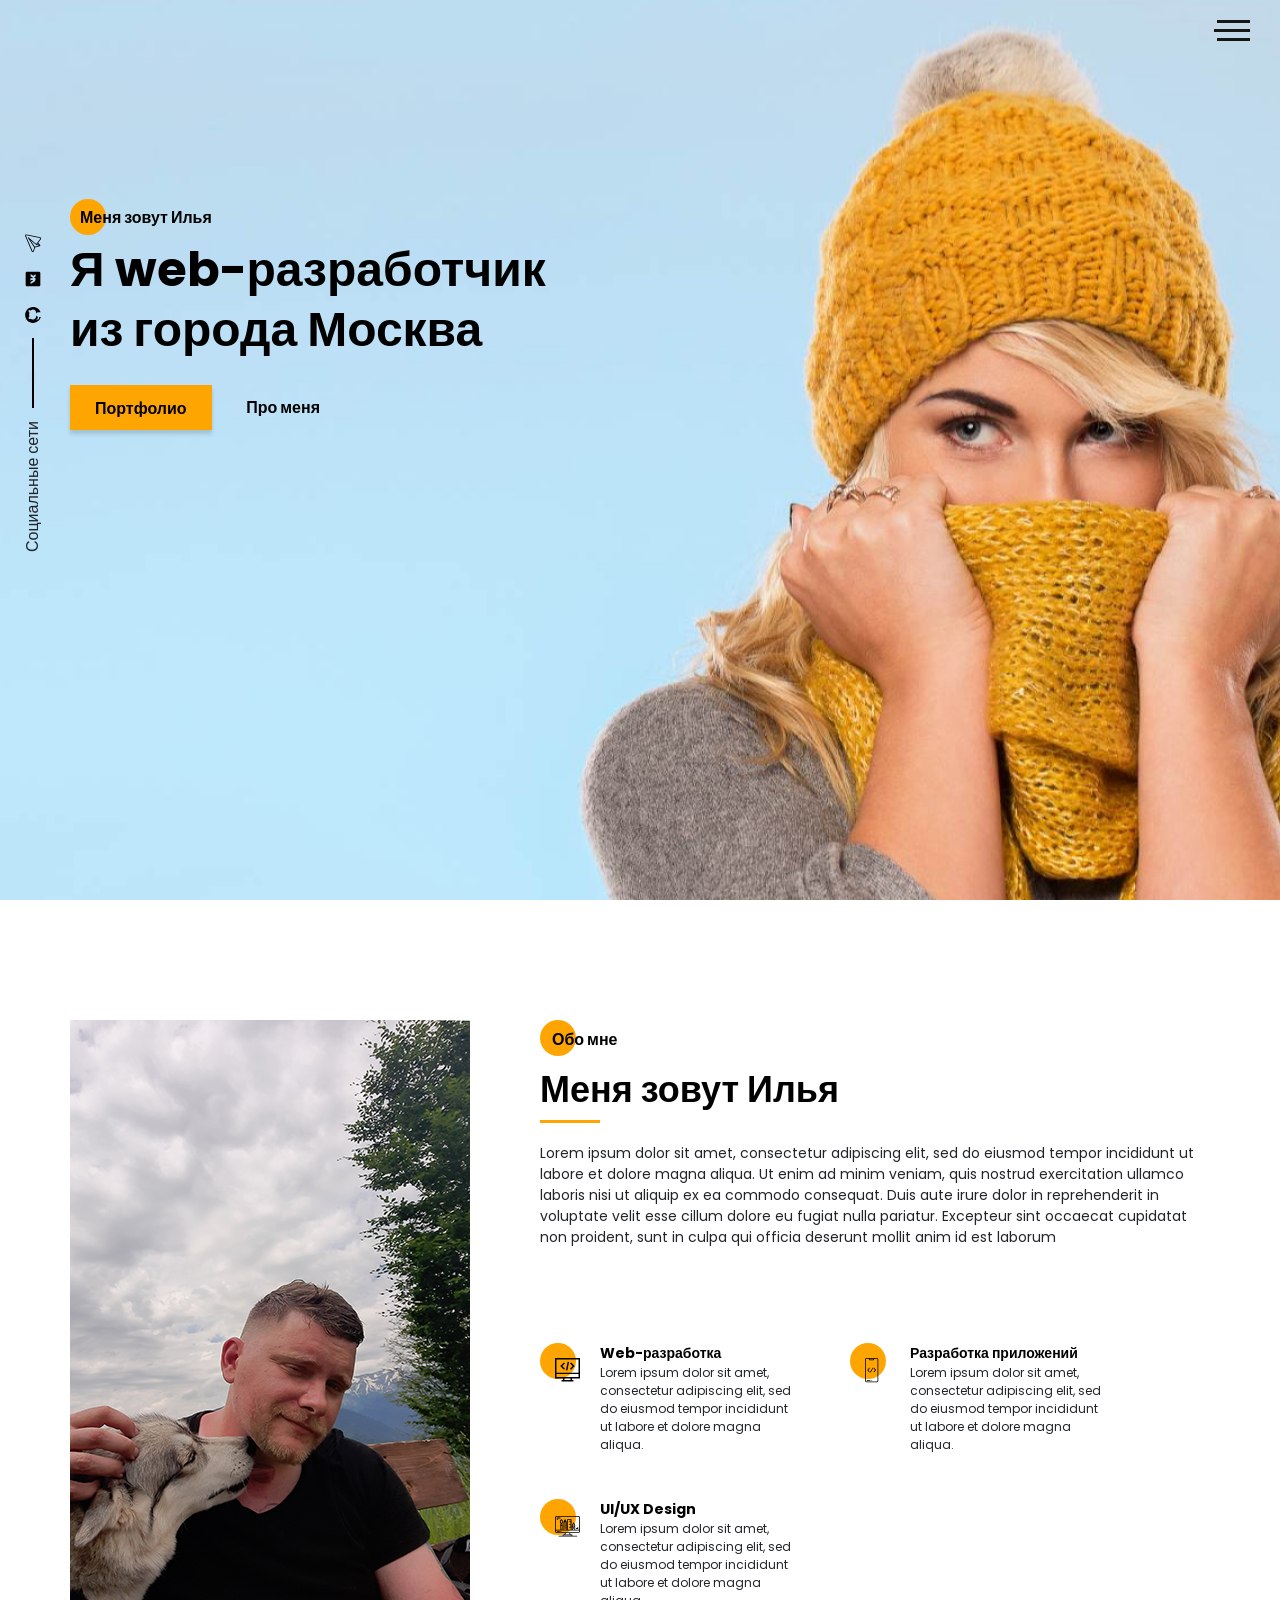
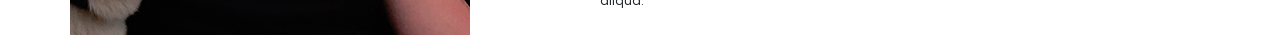
==== commit 84e592ce: "Закончил адаптацию 2 экранов" ====
--- a/src/index.html
+++ b/src/index.html
@@ -179,318 +179,316 @@
     </div>
 </section>
 
-<section class="resume">
-    <div class="container">
-        <h2 class="title title__fz16 resume_title">Опыт</h2>
-        <div class="resume__subtitle title title__fz36">Чем я буду полезен</div>
-        <div class="divider"></div>
-
-        <div class="resume__wrapper">
-            <div class="resume__column">
-                <h3 class="title title__fz20 resume__column-title">Образование</h3>
-                <ul>
-                    <li>
-                        <div class="resume__item">
-                            <div class="resume__item-head">
-                                <div class="resume__item-icon">
-                                    <img src="icons/experience/university.svg" alt="university">
-                                </div>
-                                <h4 class="title title__fz14">МГТУ им. Н. Э. Баумана</h4>
-                                <div class="resume__item-location">Диплом магистра | Москва (2014-2020)</div>
-                            </div>
-                            <div class="resume__item-body">Lorem ipsum dolor sit amet, consectetur adipiscing elit, sed
-                                do eiusmod tempor incididunt ut labore et dolore magna aliqua.Lorem ipsum dolor sit
-                                amet, consectetur adipiscing elit, sed do eiusmo.
-                            </div>
-                        </div>
-                    </li>
-                    <li>
-                        <div class="resume__item">
-                            <div class="resume__item-head">
-                                <div class="resume__item-icon">
-                                    <img src="icons/experience/courses.svg" alt="university">
-                                </div>
-                                <h4 class="title title__fz14">Udemy</h4>
-                                <div class="resume__item-location">Курсы по Web-разработке</div>
-                            </div>
-                            <div class="resume__item-body">Lorem ipsum dolor sit amet, consectetur adipiscing elit, sed
-                                do eiusmod tempor incididunt ut labore et dolore magna aliqua.Lorem ipsum dolor sit
-                                amet, consectetur adipiscing elit, sed do eiusmo.
-                            </div>
-                        </div>
-                    </li>
-                </ul>
-            </div>
-            <div class="resume__row">
-                <h3 class="title title__fz20 resume__column-title">Опыт работы</h3>
-                <ul>
-                    <li>
-                        <div class="resume__item">
-                            <div class="resume__item-head">
-                                <div class="resume__item-icon">
-                                    <img src="icons/experience/developer.svg" alt="university">
-                                </div>
-                                <h4 class="title title__fz14">Front-End Developer</h4>
-                                <div class="resume__item-location">EPAM | Москва (2018-2019)</div>
-                            </div>
-                            <div class="resume__item-body">Lorem ipsum dolor sit amet, consectetur adipiscing elit, sed
-                                do eiusmod tempor incididunt ut labore et dolore magna aliqua.Lorem ipsum dolor sit
-                                amet, consectetur adipiscing elit, sed do eiusmo.
-                            </div>
-                        </div>
-                    </li>
-                    <li>
-                        <div class="resume__item">
-                            <div class="resume__item-head">
-                                <div class="resume__item-icon">
-                                    <img src="icons/experience/designer.svg" alt="university">
-                                </div>
-                                <h4 class="title title__fz14">UI/UX Designer</h4>
-                                <div class="resume__item-location">Squad Team | Москва (2018)</div>
-                            </div>
-                            <div class="resume__item-body">Lorem ipsum dolor sit amet, consectetur adipiscing elit, sed
-                                do eiusmod tempor incididunt ut labore et dolore magna aliqua.Lorem ipsum dolor sit
-                                amet, consectetur adipiscing elit, sed do eiusmo.
-                            </div>
-                        </div>
-                    </li>
-                </ul>
-            </div>
-        </div>
-
-    </div>
-</section>
-
-<section class="works">
-    <div class="container">
-        <h2 class="title title__fz16 resume_title">Навыки</h2>
-        <div class="resume__subtitle title title__fz36">Что я использую в работе</div>
-        <div class="works__divider"></div>
-        <div class="works__wrapper">
-            <div class="works__skills">
-                <div class="works__item_img">
-                    <img src="icons/skills/html5.svg" alt="html5">
-                </div>
-                <h4>HTML5</h4>
-                <div class="works__text">
-                    Именно он создает каркас вашего сайта или приложения, а пятая версия позволит мне создавать более
-                    SEO-оптимизированную структуру вашего продукта
-                </div>
-            </div>
-            <div class="works__skills">
-                <div class="works__item_img">
-                    <img src="icons/skills/css3.svg" alt="css3">
-                </div>
-                <h4>CSS3</h4>
-                <div class="works__text">
-                    Этот язык стилей позволяет мне создавать абсолютно любой внешний вид вашего сайта или приложения.
-                    Все ограничивается только вашей фантазией!
-                </div>
-            </div>
-            <div class="works__skills">
-                <div class="works__item_img">
-                    <img src="icons/skills/js.svg" alt="js">
-                </div>
-                <h4>Java Script</h4>
-                <div class="works__text">
-                    Этот язык программирования позволяет оживить все что угодно: слайдеры, окна, подсказки, вкладки,
-                    получение данных от сервера и многое другое
-                </div>
-            </div>
-            <div class="works__skills">
-                <div class="works__item_img">
-                    <img src="icons/skills/jquery.svg" alt="Jquery">
-                </div>
-                <h4>Jquery</h4>
-                <div class="works__text">
-                    Библиотека Jquery позволит ускорить разработку. Без необходимости интегрировать в проект мы её не
-                    будем, но навык работы с ней присутствует
-                </div>
-            </div>
-            <div class="works__skills">
-                <div class="works__item_img">
-                    <img src="icons/skills/react.svg" alt="React">
-                </div>
-                <h4>React</h4>
-                <div class="works__text">
-                    Эта библиотека позволяет создавать web-приложения. Мы можем создать максимально интерактивный
-                    продукт именно под ваши цели
-                </div>
-            </div>
-            <div class="works__skills">
-                <div class="works__item_img">
-                    <img src="icons/skills/node.js.svg" alt="Node.js">
-                </div>
-                <h4>Node.js</h4>
-                <div class="works__text">
-                    Эта платформа позволяет создавать бэкенд для вашего продукта - “мозги”, которые будут выполнять
-                    действия, которые пользователь не видит
-                </div>
-            </div>
-            <div class="works__skills">
-                <div class="works__item_img">
-                    <img src="icons/skills/mongo.db.svg" alt="mongo.db">
-                </div>
-                <h4>Mongo.db</h4>
-                <div class="works__text">
-                    Это нереляционная база данных, которая будет хранить данные вашего сайта или приложения
-                </div>
-            </div>
-        </div>
-        <div class="works__ratings">
-
-            <div class="works__ratings_item">
-                <div class="title title__fz14 works__ratings_title">Создание сайтов</div>
-                <div class="works__ratings_counter">100%</div>
-                <div class="works__ratings_line"><span></span></div>
-            </div>
-            <div class="works__ratings_item">
-                <div class="title title__fz14 works__ratings_title">Продвижение сайтов</div>
-                <div class="works__ratings_counter">100%</div>
-                <div class="works__ratings_line"><span></span></div>
-            </div>
-            <div class="works__ratings_item">
-                <div class="title title__fz14 works__ratings_title">Работа с данными</div>
-                <div class="works__ratings_counter">80%</div>
-                <div class="works__ratings_line"><span></span></div>
-            </div>
-        </div>
-    </div>
-</section>
-
-<section class="portfolio">
-    <div class="container">
-        <h2 class="title title__fz16 portfolio_title">Портфолио</h2>
-        <div class="title title__fz36 portfolio_subtitle">Мои работы</div>
-        <div class="works__divider"></div>
-
-        <div class="portfolio__wrapper">
-            <a href="#" class="portfolio__item"><img src="img/works/uber.jpg" alt="uber"></a>
-            <a href="#" class="portfolio__item"><img src="img/works/pulse.jpg" alt="pulse"></a>
-            <a href="#" class="portfolio__item"><img src="img/works/bread.jpg" alt="bread"></a>
-            <a href="#" class="portfolio__item vertical"><img src="img/works/plans.jpg" alt="plans"></a>
-            <a href="#" class="portfolio__item"><img src="img/works/ipad.jpg" alt="ipad"></a>
-            <a href="#" class="portfolio__item horizontal"><img src="img/works/mac.jpg" alt="mac"></a>
-        </div>
-    </div>
-</section>
-
-<section class="price">
-    <div class="container">
-        <h2 class="title title__fz16 price_title">Прайс Лист</h2>
-        <div class="price__divider"></div>
-
-        <div class="price__wrapper">
-            <div class="price__item">
-                <div class="price__type">Landing-page</div>
-                <div class="price__count">от 8000 руб.</div>
-                <div class="price__descr">Одностраничный сайт для презентации услуг/товаров/...</div>
-            </div>
-            <div class="price__item">
-                <div class="price__type">Landing-page</div>
-                <div class="price__count">от 8000 руб.</div>
-                <div class="price__descr">Одностраничный сайт для презентации услуг/товаров/...</div>
-            </div>
-            <div class="price__item">
-                <div class="price__type">Landing-page</div>
-                <div class="price__count">от 8000 руб.</div>
-                <div class="price__descr">Одностраничный сайт для презентации услуг/товаров/...</div>
-            </div>
-            <div class="price__item">
-                <div class="price__type">Landing-page</div>
-                <div class="price__count">от 8000 руб.</div>
-                <div class="price__descr">Одностраничный сайт для презентации услуг/товаров/...</div>
-            </div>
-            <div class="price__item">
-                <div class="price__type">Landing-page</div>
-                <div class="price__count">от 8000 руб.</div>
-                <div class="price__descr">Одностраничный сайт для презентации услуг/товаров/...</div>
-            </div>
-            <div class="price__item">
-                <div class="price__type">Landing-page</div>
-                <div class="price__count">от 8000 руб.</div>
-                <div class="price__descr">Одностраничный сайт для презентации услуг/товаров/...</div>
-            </div>
-
-        </div>
-
-    </div>
-</section>
-
-<section class="contacts">
-    <div class="container">
-        <div class="contacts__wrapper">
-            <div class="contacts__photo">
-                <img src="img/20220612_131505.jpg" alt="photo">
-            </div>
-            <div class="contacts__descr">
-                <h2 class="title title__fz16 contacts__title">Контакты</h2>
-                <div class="title title__fz36 contacts__subtitle">Свяжитесь со мной</div>
-                <div class="divider"></div>
-                <div class="title title__fz14 contacts_title">Любым удобным для вас способом:</div>
-                <div class="contacts__social">
-                    <a href="">
-                        <svg xmlns="http://www.w3.org/2000/svg" x="0px" y="0px" width="20" height="20"
-                             viewBox="0 0 50 50">
-                            <path d="M 44.376953 5.9863281 C 43.889905 6.0076957 43.415817 6.1432497 42.988281 6.3144531 C 42.565113 6.4845113 40.128883 7.5243408 36.53125 9.0625 C 32.933617 10.600659 28.256963 12.603668 23.621094 14.589844 C 14.349356 18.562196 5.2382813 22.470703 5.2382812 22.470703 L 5.3046875 22.445312 C 5.3046875 22.445312 4.7547875 22.629122 4.1972656 23.017578 C 3.9185047 23.211806 3.6186028 23.462555 3.3730469 23.828125 C 3.127491 24.193695 2.9479735 24.711788 3.015625 25.259766 C 3.2532479 27.184511 5.2480469 27.730469 5.2480469 27.730469 L 5.2558594 27.734375 L 14.158203 30.78125 C 14.385177 31.538434 16.858319 39.792923 17.402344 41.541016 C 17.702797 42.507484 17.984013 43.064995 18.277344 43.445312 C 18.424133 43.635633 18.577962 43.782915 18.748047 43.890625 C 18.815627 43.933415 18.8867 43.965525 18.957031 43.994141 C 18.958531 43.994806 18.959437 43.99348 18.960938 43.994141 C 18.969579 43.997952 18.977708 43.998295 18.986328 44.001953 L 18.962891 43.996094 C 18.979231 44.002694 18.995359 44.013801 19.011719 44.019531 C 19.043456 44.030655 19.062905 44.030268 19.103516 44.039062 C 20.123059 44.395042 20.966797 43.734375 20.966797 43.734375 L 21.001953 43.707031 L 26.470703 38.634766 L 35.345703 45.554688 L 35.457031 45.605469 C 37.010484 46.295216 38.415349 45.910403 39.193359 45.277344 C 39.97137 44.644284 40.277344 43.828125 40.277344 43.828125 L 40.310547 43.742188 L 46.832031 9.7519531 C 46.998903 8.9915162 47.022612 8.334202 46.865234 7.7402344 C 46.707857 7.1462668 46.325492 6.6299361 45.845703 6.34375 C 45.365914 6.0575639 44.864001 5.9649605 44.376953 5.9863281 z M 44.429688 8.0195312 C 44.627491 8.0103707 44.774102 8.032983 44.820312 8.0605469 C 44.866523 8.0881109 44.887272 8.0844829 44.931641 8.2519531 C 44.976011 8.419423 45.000036 8.7721605 44.878906 9.3242188 L 44.875 9.3359375 L 38.390625 43.128906 C 38.375275 43.162926 38.240151 43.475531 37.931641 43.726562 C 37.616914 43.982653 37.266874 44.182554 36.337891 43.792969 L 26.632812 36.224609 L 26.359375 36.009766 L 26.353516 36.015625 L 23.451172 33.837891 L 39.761719 14.648438 A 1.0001 1.0001 0 0 0 38.974609 13 A 1.0001 1.0001 0 0 0 38.445312 13.167969 L 14.84375 28.902344 L 5.9277344 25.849609 C 5.9277344 25.849609 5.0423771 25.356927 5 25.013672 C 4.99765 24.994652 4.9871961 25.011869 5.0332031 24.943359 C 5.0792101 24.874869 5.1948546 24.759225 5.3398438 24.658203 C 5.6298218 24.456159 5.9609375 24.333984 5.9609375 24.333984 L 5.9941406 24.322266 L 6.0273438 24.308594 C 6.0273438 24.308594 15.138894 20.399882 24.410156 16.427734 C 29.045787 14.44166 33.721617 12.440122 37.318359 10.902344 C 40.914175 9.3649615 43.512419 8.2583658 43.732422 8.1699219 C 43.982886 8.0696253 44.231884 8.0286918 44.429688 8.0195312 z M 33.613281 18.792969 L 21.244141 33.345703 L 21.238281 33.351562 A 1.0001 1.0001 0 0 0 21.183594 33.423828 A 1.0001 1.0001 0 0 0 21.128906 33.507812 A 1.0001 1.0001 0 0 0 20.998047 33.892578 A 1.0001 1.0001 0 0 0 20.998047 33.900391 L 19.386719 41.146484 C 19.35993 41.068197 19.341173 41.039555 19.3125 40.947266 L 19.3125 40.945312 C 18.800713 39.30085 16.467362 31.5161 16.144531 30.439453 L 33.613281 18.792969 z M 22.640625 35.730469 L 24.863281 37.398438 L 21.597656 40.425781 L 22.640625 35.730469 z"></path>
-                        </svg>
-                    </a>
-                    <a href="">
-                        <svg xmlns="http://www.w3.org/2000/svg" x="0px" y="0px" width="20" height="20"
-                             viewBox="0 0 24 24">
-                            <path d="M21,3H3v18h18V3z M17.907,15.684l-1.735,0.024c0,0-0.374,0.073-0.864-0.265c-0.649-0.446-1.261-1.606-1.738-1.455 c-0.484,0.154-0.469,1.198-0.469,1.198s0.004,0.184-0.107,0.304c-0.12,0.129-0.355,0.116-0.355,0.116h-0.777 c0,0-1.714,0.142-3.225-1.433c-1.646-1.717-3.1-5.106-3.1-5.106S5.452,8.853,5.543,8.744C5.646,8.623,5.924,8.62,5.924,8.62 l1.857-0.009c0,0,0.175,0.031,0.301,0.123c0.103,0.076,0.162,0.219,0.162,0.219s0.3,0.761,0.698,1.45 c0.776,1.343,1.137,1.637,1.4,1.493c0.384-0.21,0.269-1.898,0.269-1.898s0.007-0.613-0.193-0.886 C10.262,8.899,9.969,8.836,9.84,8.82c-0.105-0.014,0.066-0.257,0.289-0.367c0.334-0.163,0.925-0.173,1.622-0.166 c0.543,0.006,0.7,0.039,0.912,0.091c0.641,0.155,0.423,0.753,0.423,2.188c0,0.46-0.083,1.106,0.248,1.319 c0.143,0.092,0.491,0.014,1.36-1.466c0.413-0.702,0.722-1.527,0.722-1.527s0.068-0.147,0.173-0.21 c0.108-0.065,0.253-0.045,0.253-0.045l1.955-0.012c0,0,0.587-0.071,0.683,0.196c0.1,0.279-0.219,0.93-1.018,1.995 c-1.311,1.75-1.457,1.587-0.368,2.599c1.04,0.967,1.255,1.437,1.291,1.496C18.815,15.627,17.907,15.684,17.907,15.684z"></path>
-                        </svg>
-                    </a>
-                    <a href="">
-                        <svg xmlns="http://www.w3.org/2000/svg" x="0px" y="0px" width="20" height="20"
-                             viewBox="0 0 48 48">
-                            <linearGradient id="rL2wppHyxHVbobwndsT6Ca_AZOZNnY73haj_gr1" x1="4" x2="44" y1="23.508"
-                                            y2="23.508"
-                                            gradientUnits="userSpaceOnUse">
-                                <stop offset="0" stop-color="#4c4c4c"></stop>
-                                <stop offset="1" stop-color="#343434"></stop>
-                            </linearGradient>
-                            <path fill="url(#rL2wppHyxHVbobwndsT6Ca_AZOZNnY73haj_gr1)"
-                                  d="M24,4C12.954,4,4,12.954,4,24c0,8.887,5.801,16.411,13.82,19.016h12.36	C38.199,40.411,44,32.887,44,24C44,12.954,35.046,4,24,4z"></path>
-                            <path d="M30.01,41.996L30,36.198c0-0.939-0.22-1.856-0.642-2.687c5.641-1.133,8.386-4.468,8.386-10.177	c0-2.255-0.665-4.246-1.976-5.92c0.1-0.317,0.174-0.645,0.22-0.981c0.188-1.369-0.023-2.264-0.193-2.984l-0.027-0.116	c-0.186-0.796-0.409-1.364-0.418-1.388l-0.111-0.282l-0.111-0.282l-0.302-0.032l-0.303-0.032c0,0-0.199-0.021-0.501-0.021	c-0.419,0-1.04,0.042-1.627,0.241l-0.196,0.066c-0.74,0.249-1.439,0.485-2.417,1.069c-0.286,0.171-0.599,0.366-0.934,0.584	C27.334,12.881,25.705,12.69,24,12.69c-1.722,0-3.365,0.192-4.889,0.571c-0.339-0.22-0.654-0.417-0.942-0.589	c-0.978-0.584-1.677-0.819-2.417-1.069l-0.196-0.066c-0.585-0.199-1.207-0.241-1.626-0.241c-0.302,0-0.501,0.021-0.501,0.021	l-0.302,0.032l-0.3,0.031l-0.112,0.281l-0.113,0.283c-0.01,0.026-0.233,0.594-0.419,1.391l-0.027,0.115	c-0.17,0.719-0.381,1.615-0.193,2.983c0.048,0.346,0.125,0.685,0.23,1.011c-1.285,1.666-1.936,3.646-1.936,5.89	c0,5.695,2.748,9.028,8.397,10.17c-0.194,0.388-0.345,0.798-0.452,1.224c-0.197,0.067-0.378,0.112-0.538,0.137	c-0.238,0.036-0.487,0.054-0.739,0.054c-0.686,0-1.225-0.134-1.435-0.259c-0.313-0.186-0.872-0.727-1.414-1.518	c-0.463-0.675-1.185-1.558-1.992-1.927c-0.698-0.319-1.437-0.502-2.029-0.502c-0.138,0-0.265,0.01-0.376,0.028	c-0.517,0.082-0.949,0.366-1.184,0.78c-0.203,0.357-0.235,0.773-0.088,1.141c0.219,0.548,0.851,0.985,1.343,1.255	c0.242,0.133,0.765,0.619,1.07,1.109c0.229,0.368,0.335,0.63,0.482,0.992c0.087,0.215,0.183,0.449,0.313,0.732	c0.47,1.022,1.937,1.924,2.103,2.023c0.806,0.483,2.161,0.638,3.157,0.683l0.123,0.003c0,0,0.001,0,0.001,0	c0.24,0,0.57-0.023,1.004-0.071v2.613c0.002,0.529-0.537,0.649-1.25,0.638l0.547,0.184C19.395,43.572,21.645,44,24,44	c2.355,0,4.605-0.428,6.703-1.176l0.703-0.262C30.695,42.538,30.016,42.422,30.01,41.996z"
-                                  opacity=".05"></path>
-                            <path d="M30.781,42.797c-0.406,0.047-1.281-0.109-1.281-0.795v-5.804c0-1.094-0.328-2.151-0.936-3.052	c5.915-0.957,8.679-4.093,8.679-9.812c0-2.237-0.686-4.194-2.039-5.822c0.137-0.365,0.233-0.75,0.288-1.147	c0.175-1.276-0.016-2.086-0.184-2.801l-0.027-0.116c-0.178-0.761-0.388-1.297-0.397-1.319l-0.111-0.282l-0.303-0.032	c0,0-0.178-0.019-0.449-0.019c-0.381,0-0.944,0.037-1.466,0.215l-0.196,0.066c-0.714,0.241-1.389,0.468-2.321,1.024	c-0.332,0.198-0.702,0.431-1.101,0.694C27.404,13.394,25.745,13.19,24,13.19c-1.762,0-3.435,0.205-4.979,0.61	c-0.403-0.265-0.775-0.499-1.109-0.699c-0.932-0.556-1.607-0.784-2.321-1.024l-0.196-0.066c-0.521-0.177-1.085-0.215-1.466-0.215	c-0.271,0-0.449,0.019-0.449,0.019l-0.302,0.032l-0.113,0.283c-0.009,0.022-0.219,0.558-0.397,1.319l-0.027,0.116	c-0.169,0.715-0.36,1.524-0.184,2.8c0.056,0.407,0.156,0.801,0.298,1.174c-1.327,1.62-1.999,3.567-1.999,5.795	c0,5.703,2.766,8.838,8.686,9.806c-0.395,0.59-0.671,1.255-0.813,1.964c-0.33,0.13-0.629,0.216-0.891,0.256	c-0.263,0.04-0.537,0.06-0.814,0.06c-0.69,0-1.353-0.129-1.69-0.329c-0.44-0.261-1.057-0.914-1.572-1.665	c-0.35-0.51-1.047-1.417-1.788-1.755c-0.635-0.29-1.298-0.457-1.821-0.457c-0.11,0-0.21,0.008-0.298,0.022	c-0.366,0.058-0.668,0.252-0.828,0.534c-0.128,0.224-0.149,0.483-0.059,0.708c0.179,0.448,0.842,0.85,1.119,1.002	c0.335,0.184,0.919,0.744,1.254,1.284c0.251,0.404,0.37,0.697,0.521,1.067c0.085,0.209,0.178,0.437,0.304,0.712	c0.331,0.719,1.353,1.472,1.905,1.803c0.754,0.452,2.154,0.578,2.922,0.612l0.111,0.002c0.299,0,0.8-0.045,1.495-0.135v3.177	c0,0.779-0.991,0.81-1.234,0.81c-0.031,0,0.503,0.184,0.503,0.184C19.731,43.64,21.822,44,24,44c2.178,0,4.269-0.36,6.231-1.003	C30.231,42.997,30.812,42.793,30.781,42.797z"
-                                  opacity=".07"></path>
-                            <path fill="#fff"
-                                  d="M36.744,23.334c0-2.31-0.782-4.226-2.117-5.728c0.145-0.325,0.296-0.761,0.371-1.309	c0.172-1.25-0.031-2-0.203-2.734s-0.375-1.25-0.375-1.25s-0.922-0.094-1.703,0.172s-1.453,0.469-2.422,1.047	c-0.453,0.27-0.909,0.566-1.27,0.806C27.482,13.91,25.785,13.69,24,13.69c-1.801,0-3.513,0.221-5.067,0.652	c-0.362-0.241-0.821-0.539-1.277-0.811c-0.969-0.578-1.641-0.781-2.422-1.047s-1.703-0.172-1.703-0.172s-0.203,0.516-0.375,1.25	s-0.375,1.484-0.203,2.734c0.077,0.562,0.233,1.006,0.382,1.333c-1.31,1.493-2.078,3.397-2.078,5.704	c0,5.983,3.232,8.714,9.121,9.435c-0.687,0.726-1.148,1.656-1.303,2.691c-0.387,0.17-0.833,0.33-1.262,0.394	c-1.104,0.167-2.271,0-2.833-0.333s-1.229-1.083-1.729-1.813c-0.422-0.616-1.031-1.331-1.583-1.583	c-0.729-0.333-1.438-0.458-1.833-0.396c-0.396,0.063-0.583,0.354-0.5,0.563c0.083,0.208,0.479,0.521,0.896,0.75	c0.417,0.229,1.063,0.854,1.438,1.458c0.418,0.674,0.5,1.063,0.854,1.833c0.249,0.542,1.101,1.219,1.708,1.583	c0.521,0.313,1.562,0.491,2.688,0.542c0.389,0.018,1.308-0.096,2.083-0.206v3.75c0,0.639-0.585,1.125-1.191,1.013	C19.756,43.668,21.833,44,24,44c2.166,0,4.243-0.332,6.19-0.984C29.585,43.127,29,42.641,29,42.002v-5.804	c0-1.329-0.527-2.53-1.373-3.425C33.473,32.071,36.744,29.405,36.744,23.334z M11.239,32.727c-0.154-0.079-0.237-0.225-0.185-0.328	c0.052-0.103,0.22-0.122,0.374-0.043c0.154,0.079,0.237,0.225,0.185,0.328S11.393,32.806,11.239,32.727z M12.451,33.482	c-0.081,0.088-0.255,0.06-0.389-0.062s-0.177-0.293-0.096-0.381c0.081-0.088,0.255-0.06,0.389,0.062S12.532,33.394,12.451,33.482z M13.205,34.732c-0.102,0.072-0.275,0.005-0.386-0.15s-0.118-0.34-0.016-0.412s0.275-0.005,0.386,0.15	C13.299,34.475,13.307,34.66,13.205,34.732z M14.288,35.673c-0.069,0.112-0.265,0.117-0.437,0.012s-0.256-0.281-0.187-0.393	c0.069-0.112,0.265-0.117,0.437-0.012S14.357,35.561,14.288,35.673z M15.312,36.594c-0.213-0.026-0.371-0.159-0.353-0.297	c0.017-0.138,0.204-0.228,0.416-0.202c0.213,0.026,0.371,0.159,0.353,0.297C15.711,36.529,15.525,36.62,15.312,36.594z M16.963,36.833c-0.227-0.013-0.404-0.143-0.395-0.289c0.009-0.146,0.2-0.255,0.427-0.242c0.227,0.013,0.404,0.143,0.395,0.289	C17.381,36.738,17.19,36.846,16.963,36.833z M18.521,36.677c-0.242,0-0.438-0.126-0.438-0.281s0.196-0.281,0.438-0.281	c0.242,0,0.438,0.126,0.438,0.281S18.762,36.677,18.521,36.677z"></path>
-                        </svg>
-                    </a>
-                </div>
-                <div class="title title__fz14 contacts_title">Или оставьте ваши данные и я сама вам напишу:</div>
-
-                <form action="#" class="contacts__form">
-                    <div class="contacts__input">
-                        <input required name="name" id="name" type="text">
-                        <label for="name">Ваше имя</label>
-                    </div>
-                    <div class="contacts__input">
-                        <input required name="email" id="email" type="email">
-                        <label for="email">Ваша почта</label>
-                    </div>
-
-                    <div class="contacts__textarea">
-                        <textarea name="text" id="text"></textarea>
-                        <label for="text">Ваше сообщение</label>
-                    </div>
-                    <div class="contacts__triggers">
-                        <button class="contacts__btn btn">Отправить сообщение</button>
-                        <div class="contacts__polisy">
-                            <input required type="checkbox">
-                            <span>Я согласен(а) с <a href="policy.html">политикой конфиденциальности</a></span>
-                        </div>
-                    </div>
-                </form>
-            </div>
-
-
-        </div>
-    </div>
-</section>
+<!--<section class="resume">-->
+<!--    <div class="container">-->
+<!--        <h2 class="title title__fz16 resume_title">Опыт</h2>-->
+<!--        <div class="resume__subtitle title title__fz36">Чем я буду полезен</div>-->
+<!--        <div class="divider"></div>-->
+
+<!--        <div class="resume__wrapper">-->
+<!--            <div class="resume__column">-->
+<!--                <h3 class="title title__fz20 resume__column-title">Образование</h3>-->
+<!--                <ul>-->
+<!--                    <li>-->
+<!--                        <div class="resume__item">-->
+<!--                            <div class="resume__item-head">-->
+<!--                                <div class="resume__item-icon">-->
+<!--                                    <img src="icons/experience/university.svg" alt="university">-->
+<!--                                </div>-->
+<!--                                <h4 class="title title__fz14">МГТУ им. Н. Э. Баумана</h4>-->
+<!--                                <div class="resume__item-location">Диплом магистра | Москва (2014-2020)</div>-->
+<!--                            </div>-->
+<!--                            <div class="resume__item-body">Lorem ipsum dolor sit amet, consectetur adipiscing elit, sed-->
+<!--                                do eiusmod tempor incididunt ut labore et dolore magna aliqua.Lorem ipsum dolor sit-->
+<!--                                amet, consectetur adipiscing elit, sed do eiusmo.-->
+<!--                            </div>-->
+<!--                        </div>-->
+<!--                    </li>-->
+<!--                    <li>-->
+<!--                        <div class="resume__item">-->
+<!--                            <div class="resume__item-head">-->
+<!--                                <div class="resume__item-icon">-->
+<!--                                    <img src="icons/experience/courses.svg" alt="university">-->
+<!--                                </div>-->
+<!--                                <h4 class="title title__fz14">Udemy</h4>-->
+<!--                                <div class="resume__item-location">Курсы по Web-разработке</div>-->
+<!--                            </div>-->
+<!--                            <div class="resume__item-body">Lorem ipsum dolor sit amet, consectetur adipiscing elit, sed-->
+<!--                                do eiusmod tempor incididunt ut labore et dolore magna aliqua.Lorem ipsum dolor sit-->
+<!--                                amet, consectetur adipiscing elit, sed do eiusmo.-->
+<!--                            </div>-->
+<!--                        </div>-->
+<!--                    </li>-->
+<!--                </ul>-->
+<!--            </div>-->
+<!--            <div class="resume__row">-->
+<!--                <h3 class="title title__fz20 resume__column-title">Опыт работы</h3>-->
+<!--                <ul>-->
+<!--                    <li>-->
+<!--                        <div class="resume__item">-->
+<!--                            <div class="resume__item-head">-->
+<!--                                <div class="resume__item-icon">-->
+<!--                                    <img src="icons/experience/developer.svg" alt="university">-->
+<!--                                </div>-->
+<!--                                <h4 class="title title__fz14">Front-End Developer</h4>-->
+<!--                                <div class="resume__item-location">EPAM | Москва (2018-2019)</div>-->
+<!--                            </div>-->
+<!--                            <div class="resume__item-body">Lorem ipsum dolor sit amet, consectetur adipiscing elit, sed-->
+<!--                                do eiusmod tempor incididunt ut labore et dolore magna aliqua.Lorem ipsum dolor sit-->
+<!--                                amet, consectetur adipiscing elit, sed do eiusmo.-->
+<!--                            </div>-->
+<!--                        </div>-->
+<!--                    </li>-->
+<!--                    <li>-->
+<!--                        <div class="resume__item">-->
+<!--                            <div class="resume__item-head">-->
+<!--                                <div class="resume__item-icon">-->
+<!--                                    <img src="icons/experience/designer.svg" alt="university">-->
+<!--                                </div>-->
+<!--                                <h4 class="title title__fz14">UI/UX Designer</h4>-->
+<!--                                <div class="resume__item-location">Squad Team | Москва (2018)</div>-->
+<!--                            </div>-->
+<!--                            <div class="resume__item-body">Lorem ipsum dolor sit amet, consectetur adipiscing elit, sed-->
+<!--                                do eiusmod tempor incididunt ut labore et dolore magna aliqua.Lorem ipsum dolor sit-->
+<!--                                amet, consectetur adipiscing elit, sed do eiusmo.-->
+<!--                            </div>-->
+<!--                        </div>-->
+<!--                    </li>-->
+<!--                </ul>-->
+<!--            </div>-->
+<!--        </div>-->
+
+<!--    </div>-->
+<!--</section>-->
+
+<!--<section class="works">-->
+<!--    <div class="container">-->
+<!--        <h2 class="title title__fz16 resume_title">Навыки</h2>-->
+<!--        <div class="resume__subtitle title title__fz36">Что я использую в работе</div>-->
+<!--        <div class="works__divider"></div>-->
+<!--        <div class="works__wrapper">-->
+<!--            <div class="works__skills">-->
+<!--                <div class="works__item_img">-->
+<!--                    <img src="icons/skills/html5.svg" alt="html5">-->
+<!--                </div>-->
+<!--                <h4>HTML5</h4>-->
+<!--                <div class="works__text">-->
+<!--                    Именно он создает каркас вашего сайта или приложения, а пятая версия позволит мне создавать более-->
+<!--                    SEO-оптимизированную структуру вашего продукта-->
+<!--                </div>-->
+<!--            </div>-->
+<!--            <div class="works__skills">-->
+<!--                <div class="works__item_img">-->
+<!--                    <img src="icons/skills/css3.svg" alt="css3">-->
+<!--                </div>-->
+<!--                <h4>CSS3</h4>-->
+<!--                <div class="works__text">-->
+<!--                    Этот язык стилей позволяет мне создавать абсолютно любой внешний вид вашего сайта или приложения.-->
+<!--                    Все ограничивается только вашей фантазией!-->
+<!--                </div>-->
+<!--            </div>-->
+<!--            <div class="works__skills">-->
+<!--                <div class="works__item_img">-->
+<!--                    <img src="icons/skills/js.svg" alt="js">-->
+<!--                </div>-->
+<!--                <h4>Java Script</h4>-->
+<!--                <div class="works__text">-->
+<!--                    Этот язык программирования позволяет оживить все что угодно: слайдеры, окна, подсказки, вкладки,-->
+<!--                    получение данных от сервера и многое другое-->
+<!--                </div>-->
+<!--            </div>-->
+<!--            <div class="works__skills">-->
+<!--                <div class="works__item_img">-->
+<!--                    <img src="icons/skills/jquery.svg" alt="Jquery">-->
+<!--                </div>-->
+<!--                <h4>Jquery</h4>-->
+<!--                <div class="works__text">-->
+<!--                    Библиотека Jquery позволит ускорить разработку. Без необходимости интегрировать в проект мы её не-->
+<!--                    будем, но навык работы с ней присутствует-->
+<!--                </div>-->
+<!--            </div>-->
+<!--            <div class="works__skills">-->
+<!--                <div class="works__item_img">-->
+<!--                    <img src="icons/skills/react.svg" alt="React">-->
+<!--                </div>-->
+<!--                <h4>React</h4>-->
+<!--                <div class="works__text">-->
+<!--                    Эта библиотека позволяет создавать web-приложения. Мы можем создать максимально интерактивный-->
+<!--                    продукт именно под ваши цели-->
+<!--                </div>-->
+<!--            </div>-->
+<!--            <div class="works__skills">-->
+<!--                <div class="works__item_img">-->
+<!--                    <img src="icons/skills/node.js.svg" alt="Node.js">-->
+<!--                </div>-->
+<!--                <h4>Node.js</h4>-->
+<!--                <div class="works__text">-->
+<!--                    Эта платформа позволяет создавать бэкенд для вашего продукта - “мозги”, которые будут выполнять-->
+<!--                    действия, которые пользователь не видит-->
+<!--                </div>-->
+<!--            </div>-->
+<!--            <div class="works__skills">-->
+<!--                <div class="works__item_img">-->
+<!--                    <img src="icons/skills/mongo.db.svg" alt="mongo.db">-->
+<!--                </div>-->
+<!--                <h4>Mongo.db</h4>-->
+<!--                <div class="works__text">-->
+<!--                    Это нереляционная база данных, которая будет хранить данные вашего сайта или приложения-->
+<!--                </div>-->
+<!--            </div>-->
+<!--        </div>-->
+<!--        <div class="works__ratings">-->
+
+<!--            <div class="works__ratings_item">-->
+<!--                <div class="title title__fz14 works__ratings_title">Создание сайтов</div>-->
+<!--                <div class="works__ratings_counter">100%</div>-->
+<!--                <div class="works__ratings_line"><span></span></div>-->
+<!--            </div>-->
+<!--            <div class="works__ratings_item">-->
+<!--                <div class="title title__fz14 works__ratings_title">Продвижение сайтов</div>-->
+<!--                <div class="works__ratings_counter">100%</div>-->
+<!--                <div class="works__ratings_line"><span></span></div>-->
+<!--            </div>-->
+<!--            <div class="works__ratings_item">-->
+<!--                <div class="title title__fz14 works__ratings_title">Работа с данными</div>-->
+<!--                <div class="works__ratings_counter">80%</div>-->
+<!--                <div class="works__ratings_line"><span></span></div>-->
+<!--            </div>-->
+<!--        </div>-->
+<!--    </div>-->
+<!--</section>-->
+
+<!--<section class="portfolio">-->
+<!--    <div class="container">-->
+<!--        <h2 class="title title__fz16 portfolio_title">Портфолио</h2>-->
+<!--        <div class="title title__fz36 portfolio_subtitle">Мои работы</div>-->
+<!--        <div class="works__divider"></div>-->
+
+<!--        <div class="portfolio__wrapper">-->
+<!--            <a href="#" class="portfolio__item"><img src="img/works/uber.jpg" alt="uber"></a>-->
+<!--            <a href="#" class="portfolio__item"><img src="img/works/pulse.jpg" alt="pulse"></a>-->
+<!--            <a href="#" class="portfolio__item"><img src="img/works/bread.jpg" alt="bread"></a>-->
+<!--            <a href="#" class="portfolio__item vertical"><img src="img/works/plans.jpg" alt="plans"></a>-->
+<!--            <a href="#" class="portfolio__item"><img src="img/works/ipad.jpg" alt="ipad"></a>-->
+<!--            <a href="#" class="portfolio__item horizontal"><img src="img/works/mac.jpg" alt="mac"></a>-->
+<!--        </div>-->
+<!--    </div>-->
+<!--</section>-->
+
+<!--<section class="price">-->
+<!--    <div class="container">-->
+<!--        <h2 class="title title__fz16 price_title">Прайс Лист</h2>-->
+<!--        <div class="price__divider"></div>-->
+
+<!--        <div class="price__wrapper">-->
+<!--            <div class="price__item">-->
+<!--                <div class="price__type">Landing-page</div>-->
+<!--                <div class="price__count">от 8000 руб.</div>-->
+<!--                <div class="price__descr">Одностраничный сайт для презентации услуг/товаров/...</div>-->
+<!--            </div>-->
+<!--            <div class="price__item">-->
+<!--                <div class="price__type">Landing-page</div>-->
+<!--                <div class="price__count">от 8000 руб.</div>-->
+<!--                <div class="price__descr">Одностраничный сайт для презентации услуг/товаров/...</div>-->
+<!--            </div>-->
+<!--            <div class="price__item">-->
+<!--                <div class="price__type">Landing-page</div>-->
+<!--                <div class="price__count">от 8000 руб.</div>-->
+<!--                <div class="price__descr">Одностраничный сайт для презентации услуг/товаров/...</div>-->
+<!--            </div>-->
+<!--            <div class="price__item">-->
+<!--                <div class="price__type">Landing-page</div>-->
+<!--                <div class="price__count">от 8000 руб.</div>-->
+<!--                <div class="price__descr">Одностраничный сайт для презентации услуг/товаров/...</div>-->
+<!--            </div>-->
+<!--            <div class="price__item">-->
+<!--                <div class="price__type">Landing-page</div>-->
+<!--                <div class="price__count">от 8000 руб.</div>-->
+<!--                <div class="price__descr">Одностраничный сайт для презентации услуг/товаров/...</div>-->
+<!--            </div>-->
+<!--            <div class="price__item">-->
+<!--                <div class="price__type">Landing-page</div>-->
+<!--                <div class="price__count">от 8000 руб.</div>-->
+<!--                <div class="price__descr">Одностраничный сайт для презентации услуг/товаров/...</div>-->
+<!--            </div>-->
+
+<!--        </div>-->
+
+<!--    </div>-->
+<!--</section>-->
+
+<!--<section class="contacts">-->
+<!--    <div class="container">-->
+<!--        <div class="contacts__wrapper">-->
+<!--            <div class="contacts__photo">-->
+<!--                <img src="img/20220612_131505.jpg" alt="photo">-->
+<!--            </div>-->
+<!--            <div class="contacts__descr">-->
+<!--                <h2 class="title title__fz16 contacts__title">Контакты</h2>-->
+<!--                <div class="title title__fz36 contacts__subtitle">Свяжитесь со мной</div>-->
+<!--                <div class="divider"></div>-->
+<!--                <div class="title title__fz14 contacts_title">Любым удобным для вас способом:</div>-->
+<!--                <div class="contacts__social">-->
+<!--                    <a href="">-->
+<!--                        <svg xmlns="http://www.w3.org/2000/svg" x="0px" y="0px" width="20" height="20"-->
+<!--                             viewBox="0 0 50 50">-->
+<!--                            <path d="M 44.376953 5.9863281 C 43.889905 6.0076957 43.415817 6.1432497 42.988281 6.3144531 C 42.565113 6.4845113 40.128883 7.5243408 36.53125 9.0625 C 32.933617 10.600659 28.256963 12.603668 23.621094 14.589844 C 14.349356 18.562196 5.2382813 22.470703 5.2382812 22.470703 L 5.3046875 22.445312 C 5.3046875 22.445312 4.7547875 22.629122 4.1972656 23.017578 C 3.9185047 23.211806 3.6186028 23.462555 3.3730469 23.828125 C 3.127491 24.193695 2.9479735 24.711788 3.015625 25.259766 C 3.2532479 27.184511 5.2480469 27.730469 5.2480469 27.730469 L 5.2558594 27.734375 L 14.158203 30.78125 C 14.385177 31.538434 16.858319 39.792923 17.402344 41.541016 C 17.702797 42.507484 17.984013 43.064995 18.277344 43.445312 C 18.424133 43.635633 18.577962 43.782915 18.748047 43.890625 C 18.815627 43.933415 18.8867 43.965525 18.957031 43.994141 C 18.958531 43.994806 18.959437 43.99348 18.960938 43.994141 C 18.969579 43.997952 18.977708 43.998295 18.986328 44.001953 L 18.962891 43.996094 C 18.979231 44.002694 18.995359 44.013801 19.011719 44.019531 C 19.043456 44.030655 19.062905 44.030268 19.103516 44.039062 C 20.123059 44.395042 20.966797 43.734375 20.966797 43.734375 L 21.001953 43.707031 L 26.470703 38.634766 L 35.345703 45.554688 L 35.457031 45.605469 C 37.010484 46.295216 38.415349 45.910403 39.193359 45.277344 C 39.97137 44.644284 40.277344 43.828125 40.277344 43.828125 L 40.310547 43.742188 L 46.832031 9.7519531 C 46.998903 8.9915162 47.022612 8.334202 46.865234 7.7402344 C 46.707857 7.1462668 46.325492 6.6299361 45.845703 6.34375 C 45.365914 6.0575639 44.864001 5.9649605 44.376953 5.9863281 z M 44.429688 8.0195312 C 44.627491 8.0103707 44.774102 8.032983 44.820312 8.0605469 C 44.866523 8.0881109 44.887272 8.0844829 44.931641 8.2519531 C 44.976011 8.419423 45.000036 8.7721605 44.878906 9.3242188 L 44.875 9.3359375 L 38.390625 43.128906 C 38.375275 43.162926 38.240151 43.475531 37.931641 43.726562 C 37.616914 43.982653 37.266874 44.182554 36.337891 43.792969 L 26.632812 36.224609 L 26.359375 36.009766 L 26.353516 36.015625 L 23.451172 33.837891 L 39.761719 14.648438 A 1.0001 1.0001 0 0 0 38.974609 13 A 1.0001 1.0001 0 0 0 38.445312 13.167969 L 14.84375 28.902344 L 5.9277344 25.849609 C 5.9277344 25.849609 5.0423771 25.356927 5 25.013672 C 4.99765 24.994652 4.9871961 25.011869 5.0332031 24.943359 C 5.0792101 24.874869 5.1948546 24.759225 5.3398438 24.658203 C 5.6298218 24.456159 5.9609375 24.333984 5.9609375 24.333984 L 5.9941406 24.322266 L 6.0273438 24.308594 C 6.0273438 24.308594 15.138894 20.399882 24.410156 16.427734 C 29.045787 14.44166 33.721617 12.440122 37.318359 10.902344 C 40.914175 9.3649615 43.512419 8.2583658 43.732422 8.1699219 C 43.982886 8.0696253 44.231884 8.0286918 44.429688 8.0195312 z M 33.613281 18.792969 L 21.244141 33.345703 L 21.238281 33.351562 A 1.0001 1.0001 0 0 0 21.183594 33.423828 A 1.0001 1.0001 0 0 0 21.128906 33.507812 A 1.0001 1.0001 0 0 0 20.998047 33.892578 A 1.0001 1.0001 0 0 0 20.998047 33.900391 L 19.386719 41.146484 C 19.35993 41.068197 19.341173 41.039555 19.3125 40.947266 L 19.3125 40.945312 C 18.800713 39.30085 16.467362 31.5161 16.144531 30.439453 L 33.613281 18.792969 z M 22.640625 35.730469 L 24.863281 37.398438 L 21.597656 40.425781 L 22.640625 35.730469 z"></path>-->
+<!--                        </svg>-->
+<!--                    </a>-->
+<!--                    <a href="">-->
+<!--                        <svg xmlns="http://www.w3.org/2000/svg" x="0px" y="0px" width="20" height="20"-->
+<!--                             viewBox="0 0 24 24">-->
+<!--                            <path d="M21,3H3v18h18V3z M17.907,15.684l-1.735,0.024c0,0-0.374,0.073-0.864-0.265c-0.649-0.446-1.261-1.606-1.738-1.455 c-0.484,0.154-0.469,1.198-0.469,1.198s0.004,0.184-0.107,0.304c-0.12,0.129-0.355,0.116-0.355,0.116h-0.777 c0,0-1.714,0.142-3.225-1.433c-1.646-1.717-3.1-5.106-3.1-5.106S5.452,8.853,5.543,8.744C5.646,8.623,5.924,8.62,5.924,8.62 l1.857-0.009c0,0,0.175,0.031,0.301,0.123c0.103,0.076,0.162,0.219,0.162,0.219s0.3,0.761,0.698,1.45 c0.776,1.343,1.137,1.637,1.4,1.493c0.384-0.21,0.269-1.898,0.269-1.898s0.007-0.613-0.193-0.886 C10.262,8.899,9.969,8.836,9.84,8.82c-0.105-0.014,0.066-0.257,0.289-0.367c0.334-0.163,0.925-0.173,1.622-0.166 c0.543,0.006,0.7,0.039,0.912,0.091c0.641,0.155,0.423,0.753,0.423,2.188c0,0.46-0.083,1.106,0.248,1.319 c0.143,0.092,0.491,0.014,1.36-1.466c0.413-0.702,0.722-1.527,0.722-1.527s0.068-0.147,0.173-0.21 c0.108-0.065,0.253-0.045,0.253-0.045l1.955-0.012c0,0,0.587-0.071,0.683,0.196c0.1,0.279-0.219,0.93-1.018,1.995 c-1.311,1.75-1.457,1.587-0.368,2.599c1.04,0.967,1.255,1.437,1.291,1.496C18.815,15.627,17.907,15.684,17.907,15.684z"></path>-->
+<!--                        </svg>-->
+<!--                    </a>-->
+<!--                    <a href="">-->
+<!--                        <svg xmlns="http://www.w3.org/2000/svg" x="0px" y="0px" width="20" height="20"-->
+<!--                             viewBox="0 0 48 48">-->
+<!--                            <linearGradient id="rL2wppHyxHVbobwndsT6Ca_AZOZNnY73haj_gr1" x1="4" x2="44" y1="23.508"-->
+<!--                                            y2="23.508"-->
+<!--                                            gradientUnits="userSpaceOnUse">-->
+<!--                                <stop offset="0" stop-color="#4c4c4c"></stop>-->
+<!--                                <stop offset="1" stop-color="#343434"></stop>-->
+<!--                            </linearGradient>-->
+<!--                            <path fill="url(#rL2wppHyxHVbobwndsT6Ca_AZOZNnY73haj_gr1)"-->
+<!--                                  d="M24,4C12.954,4,4,12.954,4,24c0,8.887,5.801,16.411,13.82,19.016h12.36	C38.199,40.411,44,32.887,44,24C44,12.954,35.046,4,24,4z"></path>-->
+<!--                            <path d="M30.01,41.996L30,36.198c0-0.939-0.22-1.856-0.642-2.687c5.641-1.133,8.386-4.468,8.386-10.177	c0-2.255-0.665-4.246-1.976-5.92c0.1-0.317,0.174-0.645,0.22-0.981c0.188-1.369-0.023-2.264-0.193-2.984l-0.027-0.116	c-0.186-0.796-0.409-1.364-0.418-1.388l-0.111-0.282l-0.111-0.282l-0.302-0.032l-0.303-0.032c0,0-0.199-0.021-0.501-0.021	c-0.419,0-1.04,0.042-1.627,0.241l-0.196,0.066c-0.74,0.249-1.439,0.485-2.417,1.069c-0.286,0.171-0.599,0.366-0.934,0.584	C27.334,12.881,25.705,12.69,24,12.69c-1.722,0-3.365,0.192-4.889,0.571c-0.339-0.22-0.654-0.417-0.942-0.589	c-0.978-0.584-1.677-0.819-2.417-1.069l-0.196-0.066c-0.585-0.199-1.207-0.241-1.626-0.241c-0.302,0-0.501,0.021-0.501,0.021	l-0.302,0.032l-0.3,0.031l-0.112,0.281l-0.113,0.283c-0.01,0.026-0.233,0.594-0.419,1.391l-0.027,0.115	c-0.17,0.719-0.381,1.615-0.193,2.983c0.048,0.346,0.125,0.685,0.23,1.011c-1.285,1.666-1.936,3.646-1.936,5.89	c0,5.695,2.748,9.028,8.397,10.17c-0.194,0.388-0.345,0.798-0.452,1.224c-0.197,0.067-0.378,0.112-0.538,0.137	c-0.238,0.036-0.487,0.054-0.739,0.054c-0.686,0-1.225-0.134-1.435-0.259c-0.313-0.186-0.872-0.727-1.414-1.518	c-0.463-0.675-1.185-1.558-1.992-1.927c-0.698-0.319-1.437-0.502-2.029-0.502c-0.138,0-0.265,0.01-0.376,0.028	c-0.517,0.082-0.949,0.366-1.184,0.78c-0.203,0.357-0.235,0.773-0.088,1.141c0.219,0.548,0.851,0.985,1.343,1.255	c0.242,0.133,0.765,0.619,1.07,1.109c0.229,0.368,0.335,0.63,0.482,0.992c0.087,0.215,0.183,0.449,0.313,0.732	c0.47,1.022,1.937,1.924,2.103,2.023c0.806,0.483,2.161,0.638,3.157,0.683l0.123,0.003c0,0,0.001,0,0.001,0	c0.24,0,0.57-0.023,1.004-0.071v2.613c0.002,0.529-0.537,0.649-1.25,0.638l0.547,0.184C19.395,43.572,21.645,44,24,44	c2.355,0,4.605-0.428,6.703-1.176l0.703-0.262C30.695,42.538,30.016,42.422,30.01,41.996z"-->
+<!--                                  opacity=".05"></path>-->
+<!--                            <path d="M30.781,42.797c-0.406,0.047-1.281-0.109-1.281-0.795v-5.804c0-1.094-0.328-2.151-0.936-3.052	c5.915-0.957,8.679-4.093,8.679-9.812c0-2.237-0.686-4.194-2.039-5.822c0.137-0.365,0.233-0.75,0.288-1.147	c0.175-1.276-0.016-2.086-0.184-2.801l-0.027-0.116c-0.178-0.761-0.388-1.297-0.397-1.319l-0.111-0.282l-0.303-0.032	c0,0-0.178-0.019-0.449-0.019c-0.381,0-0.944,0.037-1.466,0.215l-0.196,0.066c-0.714,0.241-1.389,0.468-2.321,1.024	c-0.332,0.198-0.702,0.431-1.101,0.694C27.404,13.394,25.745,13.19,24,13.19c-1.762,0-3.435,0.205-4.979,0.61	c-0.403-0.265-0.775-0.499-1.109-0.699c-0.932-0.556-1.607-0.784-2.321-1.024l-0.196-0.066c-0.521-0.177-1.085-0.215-1.466-0.215	c-0.271,0-0.449,0.019-0.449,0.019l-0.302,0.032l-0.113,0.283c-0.009,0.022-0.219,0.558-0.397,1.319l-0.027,0.116	c-0.169,0.715-0.36,1.524-0.184,2.8c0.056,0.407,0.156,0.801,0.298,1.174c-1.327,1.62-1.999,3.567-1.999,5.795	c0,5.703,2.766,8.838,8.686,9.806c-0.395,0.59-0.671,1.255-0.813,1.964c-0.33,0.13-0.629,0.216-0.891,0.256	c-0.263,0.04-0.537,0.06-0.814,0.06c-0.69,0-1.353-0.129-1.69-0.329c-0.44-0.261-1.057-0.914-1.572-1.665	c-0.35-0.51-1.047-1.417-1.788-1.755c-0.635-0.29-1.298-0.457-1.821-0.457c-0.11,0-0.21,0.008-0.298,0.022	c-0.366,0.058-0.668,0.252-0.828,0.534c-0.128,0.224-0.149,0.483-0.059,0.708c0.179,0.448,0.842,0.85,1.119,1.002	c0.335,0.184,0.919,0.744,1.254,1.284c0.251,0.404,0.37,0.697,0.521,1.067c0.085,0.209,0.178,0.437,0.304,0.712	c0.331,0.719,1.353,1.472,1.905,1.803c0.754,0.452,2.154,0.578,2.922,0.612l0.111,0.002c0.299,0,0.8-0.045,1.495-0.135v3.177	c0,0.779-0.991,0.81-1.234,0.81c-0.031,0,0.503,0.184,0.503,0.184C19.731,43.64,21.822,44,24,44c2.178,0,4.269-0.36,6.231-1.003	C30.231,42.997,30.812,42.793,30.781,42.797z"-->
+<!--                                  opacity=".07"></path>-->
+<!--                            <path fill="#fff"-->
+<!--                                  d="M36.744,23.334c0-2.31-0.782-4.226-2.117-5.728c0.145-0.325,0.296-0.761,0.371-1.309	c0.172-1.25-0.031-2-0.203-2.734s-0.375-1.25-0.375-1.25s-0.922-0.094-1.703,0.172s-1.453,0.469-2.422,1.047	c-0.453,0.27-0.909,0.566-1.27,0.806C27.482,13.91,25.785,13.69,24,13.69c-1.801,0-3.513,0.221-5.067,0.652	c-0.362-0.241-0.821-0.539-1.277-0.811c-0.969-0.578-1.641-0.781-2.422-1.047s-1.703-0.172-1.703-0.172s-0.203,0.516-0.375,1.25	s-0.375,1.484-0.203,2.734c0.077,0.562,0.233,1.006,0.382,1.333c-1.31,1.493-2.078,3.397-2.078,5.704	c0,5.983,3.232,8.714,9.121,9.435c-0.687,0.726-1.148,1.656-1.303,2.691c-0.387,0.17-0.833,0.33-1.262,0.394	c-1.104,0.167-2.271,0-2.833-0.333s-1.229-1.083-1.729-1.813c-0.422-0.616-1.031-1.331-1.583-1.583	c-0.729-0.333-1.438-0.458-1.833-0.396c-0.396,0.063-0.583,0.354-0.5,0.563c0.083,0.208,0.479,0.521,0.896,0.75	c0.417,0.229,1.063,0.854,1.438,1.458c0.418,0.674,0.5,1.063,0.854,1.833c0.249,0.542,1.101,1.219,1.708,1.583	c0.521,0.313,1.562,0.491,2.688,0.542c0.389,0.018,1.308-0.096,2.083-0.206v3.75c0,0.639-0.585,1.125-1.191,1.013	C19.756,43.668,21.833,44,24,44c2.166,0,4.243-0.332,6.19-0.984C29.585,43.127,29,42.641,29,42.002v-5.804	c0-1.329-0.527-2.53-1.373-3.425C33.473,32.071,36.744,29.405,36.744,23.334z M11.239,32.727c-0.154-0.079-0.237-0.225-0.185-0.328	c0.052-0.103,0.22-0.122,0.374-0.043c0.154,0.079,0.237,0.225,0.185,0.328S11.393,32.806,11.239,32.727z M12.451,33.482	c-0.081,0.088-0.255,0.06-0.389-0.062s-0.177-0.293-0.096-0.381c0.081-0.088,0.255-0.06,0.389,0.062S12.532,33.394,12.451,33.482z M13.205,34.732c-0.102,0.072-0.275,0.005-0.386-0.15s-0.118-0.34-0.016-0.412s0.275-0.005,0.386,0.15	C13.299,34.475,13.307,34.66,13.205,34.732z M14.288,35.673c-0.069,0.112-0.265,0.117-0.437,0.012s-0.256-0.281-0.187-0.393	c0.069-0.112,0.265-0.117,0.437-0.012S14.357,35.561,14.288,35.673z M15.312,36.594c-0.213-0.026-0.371-0.159-0.353-0.297	c0.017-0.138,0.204-0.228,0.416-0.202c0.213,0.026,0.371,0.159,0.353,0.297C15.711,36.529,15.525,36.62,15.312,36.594z M16.963,36.833c-0.227-0.013-0.404-0.143-0.395-0.289c0.009-0.146,0.2-0.255,0.427-0.242c0.227,0.013,0.404,0.143,0.395,0.289	C17.381,36.738,17.19,36.846,16.963,36.833z M18.521,36.677c-0.242,0-0.438-0.126-0.438-0.281s0.196-0.281,0.438-0.281	c0.242,0,0.438,0.126,0.438,0.281S18.762,36.677,18.521,36.677z"></path>-->
+<!--                        </svg>-->
+<!--                    </a>-->
+<!--                </div>-->
+<!--                <div class="title title__fz14 contacts_title">Или оставьте ваши данные и я сама вам напишу:</div>-->
+
+<!--                <form action="#" class="contacts__form">-->
+<!--                    <div class="contacts__input">-->
+<!--                        <input required name="name" id="name" type="text">-->
+<!--                        <label for="name">Ваше имя</label>-->
+<!--                    </div>-->
+<!--                    <div class="contacts__input">-->
+<!--                        <input required name="email" id="email" type="email">-->
+<!--                        <label for="email">Ваша почта</label>-->
+<!--                    </div>-->
+
+<!--                    <div class="contacts__textarea">-->
+<!--                        <textarea name="text" id="text"></textarea>-->
+<!--                        <label for="text">Ваше сообщение</label>-->
+<!--                    </div>-->
+<!--                    <div class="contacts__triggers">-->
+<!--                        <button class="contacts__btn btn">Отправить сообщение</button>-->
+<!--                        <div class="contacts__polisy">-->
+<!--                            <input required type="checkbox">-->
+<!--                            <span>Я согласен(а) с <a href="policy.html">политикой конфиденциальности</a></span>-->
+<!--                        </div>-->
+<!--                    </div>-->
+<!--                </form>-->
+<!--            </div>-->
+<!--        </div>-->
+<!--    </div>-->
+<!--</section>-->
 
 <script src="js/script.min.js"></script>
 </body>
--- a/src/sass/stile.min.css
+++ b/src/sass/stile.min.css
@@ -5,4 +5,4 @@
  * Licensed under MIT (https://github.com/twbs/bootstrap/blob/master/LICENSE)
  * Forked from Normalize.css, licensed MIT (https://github.com/necolas/normalize.css/blob/master/LICENSE.md)
  */
-@import url(https://fonts.googleapis.com/css2?family=Poppins:wght@500;700&display=swap);*,::after,::before{box-sizing:border-box}html{font-family:sans-serif;line-height:1.15;-webkit-text-size-adjust:100%;-webkit-tap-highlight-color:transparent}article,aside,figcaption,figure,footer,header,hgroup,main,nav,section{display:block}body{margin:0;font-family:-apple-system,BlinkMacSystemFont,"Segoe UI",Roboto,"Helvetica Neue",Arial,"Noto Sans",sans-serif,"Apple Color Emoji","Segoe UI Emoji","Segoe UI Symbol","Noto Color Emoji";font-size:1rem;font-weight:400;line-height:1.5;color:#212529;text-align:left;background-color:#fff}[tabindex="-1"]:focus{outline:0!important}hr{box-sizing:content-box;height:0;overflow:visible}dl,h1,h2,h3,h4,h5,h6,ol,p,ul{margin-top:0;margin-bottom:.5rem}dl,ol,p,ul{margin-bottom:1rem}abbr[data-original-title],abbr[title]{-webkit-text-decoration:underline dotted;text-decoration:underline dotted;cursor:help;border-bottom:0;-webkit-text-decoration-skip-ink:none;text-decoration-skip-ink:none}address{margin-bottom:1rem;font-style:normal;line-height:inherit}.resume__item-head h4,ol ol,ol ul,ul ol,ul ul{margin-bottom:0}dt{font-weight:700}dd{margin-bottom:.5rem;margin-left:0}blockquote,figure{margin:0 0 1rem}b,strong{font-weight:bolder}small{font-size:80%}sub,sup{position:relative;font-size:75%;line-height:0;vertical-align:baseline}sub{bottom:-.25em}sup{top:-.5em}a{color:#007bff;text-decoration:none;background-color:transparent}a:hover{color:#0056b3;text-decoration:underline}a:not([href]):not([tabindex]){color:inherit;text-decoration:none}a:not([href]):not([tabindex]):focus,a:not([href]):not([tabindex]):hover{color:inherit;text-decoration:none}a:not([href]):not([tabindex]):focus{outline:0}code,kbd,pre,samp{font-family:SFMono-Regular,Menlo,Monaco,Consolas,"Liberation Mono","Courier New",monospace;font-size:1em}pre{margin-top:0;margin-bottom:1rem;overflow:auto}img,svg{vertical-align:middle}img{border-style:none}svg{overflow:hidden}table{border-collapse:collapse}caption{padding-top:.75rem;padding-bottom:.75rem;color:#6c757d;text-align:left;caption-side:bottom}th{text-align:inherit}label{display:inline-block;margin-bottom:.5rem}button{border-radius:0}button:focus{outline:1px dotted;outline:5px auto -webkit-focus-ring-color}button,input,optgroup,select,textarea{margin:0;font-family:inherit;font-size:inherit;line-height:inherit}button,input{overflow:visible}button,select{text-transform:none}select{word-wrap:normal}[type=button],[type=reset],[type=submit],button{-webkit-appearance:button}[type=button]:not(:disabled),[type=reset]:not(:disabled),[type=submit]:not(:disabled),button:not(:disabled){cursor:pointer}[type=button]::-moz-focus-inner,[type=reset]::-moz-focus-inner,[type=submit]::-moz-focus-inner,button::-moz-focus-inner{padding:0;border-style:none}input[type=checkbox],input[type=radio]{box-sizing:border-box;padding:0}input[type=date],input[type=datetime-local],input[type=month],input[type=time]{-webkit-appearance:listbox}textarea{overflow:auto;resize:vertical}fieldset{min-width:0;padding:0;margin:0;border:0}legend{display:block;width:100%;max-width:100%;padding:0;margin-bottom:.5rem;font-size:1.5rem;line-height:inherit;color:inherit;white-space:normal}progress{vertical-align:baseline}[type=number]::-webkit-inner-spin-button,[type=number]::-webkit-outer-spin-button{height:auto}[type=search]{outline-offset:-2px;-webkit-appearance:none}[type=search]::-webkit-search-decoration{-webkit-appearance:none}::-webkit-file-upload-button{font:inherit;-webkit-appearance:button}output{display:inline-block}summary{display:list-item;cursor:pointer}template{display:none}[hidden]{display:none!important}.promo{min-height:100vh;position:relative;background:url(../img/main_bg.jpg)no-repeat 50%/cover;padding-top:205px}.promo__title{width:535px;margin-top:10px}.promo_subtitle{position:relative;padding-left:10px;z-index:2}.menu__link:before,.promo_subtitle:before{content:"";position:absolute;border-radius:100%}.promo_subtitle:before{width:36px;height:36px;background:#ffa501;z-index:-1;top:-25%;left:0}.promo__btns{margin-top:25px;display:flex;align-items:center;justify-content:space-between;width:250px}.promo__link,.title{color:#000;font-weight:700}.promo__link:hover{color:#000;text-decoration:none}.title{line-height:60px}.title__fz14{font-size:14px;line-height:normal}.title__fz16,.title__fz20{font-size:16px;line-height:normal}.title__fz20{font-size:20px}.title__fz48{font-size:48px}.title__fz36{font-size:36px}.btn{height:45px;background:#ffa501;box-shadow:0 4px 4px 0 rgba(0,0,0,.15);padding:12px 25px}.sidepanel{position:fixed;top:230px;left:20px;display:flex;flex-direction:column;justify-content:space-between;height:340px;z-index:3;align-items:center}.sidepanel__divider{width:2px;height:70px;background-color:#000}.sidepanel__text{height:150px;width:25px}.sidepanel__text span{transform:rotate(-90deg) translate(-30%,-260%);display:block;width:150px}.social{width:20px;height:20px}.hamburger{position:absolute;top:20px;right:30px;height:21px;display:flex;flex-direction:column;justify-content:space-between;align-items:flex-end;cursor:pointer}.hamburger span{display:block;width:33px;height:3px;background-color:#151812}.hamburger span.long{width:36px}.menu,.menu__block{transition:all .6s;z-index:10}.menu{position:fixed;top:0;left:-100%;width:100%;height:100vh;visibility:hidden;opacity:0}.menu.active{left:0;visibility:visible;opacity:1}.menu__block{position:relative;width:345px;padding-top:140px;padding-left:40px;background-color:#ffa501;height:100%}.menu__close{position:absolute;top:24px;right:25px;cursor:pointer}.menu__list{list-style-type:none;padding-left:35px}.menu__link{position:relative;margin-bottom:15px;font-size:24px;font-weight:700;line-height:normal;color:#fff}.menu__link:before{left:-35px;top:10px;width:15px;height:15px;border:1px solid #000;transition:all .7s}.menu__link:hover:before{background-color:#fff}.menu__link a{color:#fff}.menu__social{position:absolute;width:90px;display:flex;justify-content:space-between;align-items:center;bottom:50px;left:50%;transform:translateX(-50%)}.menu_overlay{position:fixed;width:100%;top:0;left:0;height:100%;background-color:#fff;opacity:.75}.about{padding-top:120px}.about__wrapper{display:grid;grid-template-columns:400px 670px;grid-template-rows:minmax(245px,auto) minmax(255px,auto);grid-auto-rows:minmax(245px,auto);column-gap:70px;row-gap:40px}.about__photo{grid-row:1/3}.about__photo img,.contacts__photo img,.contacts__social svg,.portfolio__item img{width:100%}.about__descr{padding-top:6px}.about__descr .divider{margin-top:0}.about__title{position:relative;padding:1px 0 0 12px}.about__skill-circle:before,.about__title:before{content:"";width:36px;height:36px;background:#ffa501;position:absolute;border-radius:100%;z-index:-1;left:0}.about__title:before{top:-25%}.about__text{font-size:14px;line-height:normal;margin-top:20px}.about__skills{display:grid;grid-template:repeat(2,minmax(115px,auto))/repeat(2,260px);grid-auto-rows:1fr;column-gap:50px;row-gap:20px}.about__skill-item{display:grid;grid-template-columns:40px 200px;column-gap:20px}.about__skill-circle{position:relative;padding:15px 0 0 15px}.about__skill-circle:before{top:0}.about__skill-text{font-size:12px;line-height:normal}.resume{margin-top:120px}.resume_title{position:relative}.resume__column-title:before,.resume_title:before{content:"";position:absolute;border-radius:100%;z-index:-1}.resume_title:before{width:36px;height:36px;background:#ffa501;top:-6px;left:47%;transform:translateX(50%)}.resume__subtitle,.resume_title{text-align:center}.portfolio .divider,.resume .divider{margin:25px auto 0}.resume__wrapper{display:grid;padding:60px 65px 0;grid-template-columns:repeat(2,425px);column-gap:136px}.resume__column-title{position:relative;padding-left:45px}.resume__column-title:before{width:15px;height:15px;background-color:#ffa501;left:-7px;top:50%;transform:translatey(-50%)}.resume ul{list-style-type:none}.resume ul li,.resume__item{position:relative}.resume ul li:after,.resume__item:before{position:absolute;content:"";background:#000}.resume ul li:after{width:1px;height:calc(100% + 16px);top:-16px;left:0}.resume__item:before{height:1px;width:45px;top:65px}.resume__item-head{position:relative;padding:45px 0 0 100px}.resume__item-body{padding:12px 0 0 43px;color:#000;font-size:12px;font-style:normal;font-weight:500;line-height:normal}.resume__item-icon{position:absolute;left:60px;top:60px}.resume__item-icon:before{left:-15px;top:-50%}.resume__item-location{color:#000;font-size:12px;line-height:normal;margin-top:5px}.works{padding-top:126px}.works__divider{margin:25px auto 0;width:60px;height:3px;background-color:#ffa501}.works__wrapper{display:grid;grid-template-columns:repeat(4,minmax(270px,auto));column-gap:13px;margin-top:60px;row-gap:13px}.works__skills{border:1px solid}.works__item_img{padding:30px 0 20px 30px}.works h4,.works__text{padding:0 0 15px 30px;color:#000;font-size:14px;font-style:normal;font-weight:700;line-height:normal}.works__text{display:block;width:211px;font-size:12px;font-weight:500;padding:0 0 25px 30px}.works__ratings{margin-top:120px;display:grid;grid-template:repeat(2,minmax(70px,auto))/repeat(3,350px);column-gap:45px;row-gap:35px}.works__ratings_item{display:grid;grid-template:minmax(21px,auto) 14px/200px 35px;justify-content:space-between;align-content:space-between}.works__ratings_title{position:relative;padding:2px 0 0 13px}.portfolio_title:before,.resume__item-icon:before,.works__ratings_title:before{content:"";width:36px;height:36px;background:#ffa501;position:absolute;border-radius:100%;z-index:-1}.works__ratings_title:before{top:-25%;left:0}.works__ratings_counter{font-size:14px;line-height:21px}.works__ratings_line{width:350px;height:14px;background-color:#e8e4de;border-radius:4px;grid-column:1/3}.works__ratings_line span{display:block;height:100%;background-color:#ffa501;border-radius:4px}.portfolio{padding-top:120px}.portfolio_title{position:relative}.portfolio_title:before,.price_title:before{top:-6px;left:47%;transform:translateX(50%)}.portfolio_subtitle,.portfolio_title{text-align:center}.portfolio__wrapper{margin-top:60px;display:grid;grid-template:repeat(2,280px)/repeat(4,280px);grid-auto-rows:280px;gap:5px}.portfolio__wrapper .vertical{grid-row:1/3;grid-column:4/5}.portfolio__wrapper .horizontal{grid-row:2/3;grid-column:2/4}.portfolio__item img:hover{transform:scale(1.05);transition:all .6s}.price{margin-top:60px}.price_title{text-align:center;position:relative}.price_title:before{width:36px;height:36px;background:#ffa501;z-index:-1}.price .divider,.price__divider{margin:25px auto 0}.price__divider{width:60px;height:3px;background-color:#ffa501}.price__wrapper{margin-top:60px;padding:0 60px;display:grid;grid-template:repeat(3,minmax(45px,auto))/repeat(2,365px);grid-auto-rows:auto;row-gap:15px;justify-content:space-between}.price__item{position:relative;display:grid;grid-template:repeat(2,minmax(21px,auto))/repeat(2,auto);row-gap:5px;padding-left:25px}.contacts__title:before,.price__item:before,.price_title:before{content:"";position:absolute;border-radius:100%}.price__item:before{width:15px;height:15px;background-color:#ffa501;top:5px}.price__count,.price__type{font-size:14px;font-style:normal;font-weight:700;line-height:normal}.price__count{justify-self:end}.price__descr{font-size:12px;font-style:normal;font-weight:500;line-height:normal;grid-column:1/3}.contacts{padding:120px 0 90px}.contacts__wrapper{padding:0 35px 0 52px;display:grid;grid-template-columns:400px 585px;justify-content:space-between}.contacts__descr{padding-top:6px}.contacts__descr .divider{margin-top:0}.contacts__title{position:relative;padding:1px 0 0 12px}.contacts__title:before{width:36px;height:36px;background:#ffa501;z-index:-1;top:-25%;left:0}.contacts_title{margin-top:20px}.contacts__social{margin-top:20px;max-width:100px;display:flex;justify-content:space-between}.contacts__form{position:relative;margin-top:30px;display:grid;grid-template:45px 190px 45px/280px 280px;justify-content:space-between;row-gap:37px}.contacts__form label{display:block;position:absolute;top:-10px;left:12px;height:18px;padding:0 8px;background-color:#fff;font-size:12px;margin-bottom:0}.contacts__triggers{grid-column:1/3;display:grid;grid-template-columns:repeat(2,auto);column-gap:35px}.contacts__polisy{font-size:12px;line-height:14px;display:flex;align-items:center}.contacts__polisy input{margin-right:10px}.contacts__input{position:relative}.contacts__input input,.contacts__textarea textarea{width:100%;height:100%;padding:0 20px;font-size:12px;font-weight:500}.contacts__textarea{position:relative;grid-column:1/3}.contacts__textarea textarea{padding:20px;resize:none}.contacts__btn{border:0;padding:12px 26px;font-size:14px;font-weight:700}*{font-family:"Poppins",sans-serif;margin:0;padding:0}.divider{width:60px;height:3px;background-color:#ffa501;margin-top:25px}.container{width:1140px;margin:0 auto}+@import url(https://fonts.googleapis.com/css2?family=Poppins:wght@500;700&display=swap);*,::after,::before{box-sizing:border-box}html{font-family:sans-serif;line-height:1.15;-webkit-text-size-adjust:100%;-webkit-tap-highlight-color:transparent}article,aside,figcaption,figure,footer,header,hgroup,main,nav,section{display:block}body{margin:0;font-family:-apple-system,BlinkMacSystemFont,"Segoe UI",Roboto,"Helvetica Neue",Arial,"Noto Sans",sans-serif,"Apple Color Emoji","Segoe UI Emoji","Segoe UI Symbol","Noto Color Emoji";font-size:1rem;font-weight:400;line-height:1.5;color:#212529;text-align:left;background-color:#fff}[tabindex="-1"]:focus{outline:0!important}hr{box-sizing:content-box;height:0;overflow:visible}dl,h1,h2,h3,h4,h5,h6,ol,p,ul{margin-top:0;margin-bottom:.5rem}dl,ol,p,ul{margin-bottom:1rem}abbr[data-original-title],abbr[title]{-webkit-text-decoration:underline dotted;text-decoration:underline dotted;cursor:help;border-bottom:0;-webkit-text-decoration-skip-ink:none;text-decoration-skip-ink:none}address{margin-bottom:1rem;font-style:normal;line-height:inherit}.resume__item-head h4,ol ol,ol ul,ul ol,ul ul{margin-bottom:0}dt{font-weight:700}dd{margin-bottom:.5rem;margin-left:0}blockquote,figure{margin:0 0 1rem}b,strong{font-weight:bolder}small{font-size:80%}sub,sup{position:relative;font-size:75%;line-height:0;vertical-align:baseline}sub{bottom:-.25em}sup{top:-.5em}a{color:#007bff;text-decoration:none;background-color:transparent}a:hover{color:#0056b3;text-decoration:underline}a:not([href]):not([tabindex]){color:inherit;text-decoration:none}a:not([href]):not([tabindex]):focus,a:not([href]):not([tabindex]):hover{color:inherit;text-decoration:none}a:not([href]):not([tabindex]):focus{outline:0}code,kbd,pre,samp{font-family:SFMono-Regular,Menlo,Monaco,Consolas,"Liberation Mono","Courier New",monospace;font-size:1em}pre{margin-top:0;margin-bottom:1rem;overflow:auto}img,svg{vertical-align:middle}img{border-style:none}svg{overflow:hidden}table{border-collapse:collapse}caption{padding-top:.75rem;padding-bottom:.75rem;color:#6c757d;text-align:left;caption-side:bottom}th{text-align:inherit}label{display:inline-block;margin-bottom:.5rem}button{border-radius:0}button:focus{outline:1px dotted;outline:5px auto -webkit-focus-ring-color}button,input,optgroup,select,textarea{margin:0;font-family:inherit;font-size:inherit;line-height:inherit}button,input{overflow:visible}button,select{text-transform:none}select{word-wrap:normal}[type=button],[type=reset],[type=submit],button{-webkit-appearance:button}[type=button]:not(:disabled),[type=reset]:not(:disabled),[type=submit]:not(:disabled),button:not(:disabled){cursor:pointer}[type=button]::-moz-focus-inner,[type=reset]::-moz-focus-inner,[type=submit]::-moz-focus-inner,button::-moz-focus-inner{padding:0;border-style:none}input[type=checkbox],input[type=radio]{box-sizing:border-box;padding:0}input[type=date],input[type=datetime-local],input[type=month],input[type=time]{-webkit-appearance:listbox}textarea{overflow:auto;resize:vertical}fieldset{min-width:0;padding:0;margin:0;border:0}legend{display:block;width:100%;max-width:100%;padding:0;margin-bottom:.5rem;font-size:1.5rem;line-height:inherit;color:inherit;white-space:normal}progress{vertical-align:baseline}[type=number]::-webkit-inner-spin-button,[type=number]::-webkit-outer-spin-button{height:auto}[type=search]{outline-offset:-2px;-webkit-appearance:none}[type=search]::-webkit-search-decoration{-webkit-appearance:none}::-webkit-file-upload-button{font:inherit;-webkit-appearance:button}output{display:inline-block}summary{display:list-item;cursor:pointer}template{display:none}[hidden]{display:none!important}.promo{min-height:100vh;position:relative;background:url(../img/main_bg.jpg)no-repeat 50%/cover;padding-top:205px}.promo__title{width:535px;margin-top:10px}.promo_subtitle{position:relative;padding-left:10px;z-index:2}.menu__link:before,.promo_subtitle:before{content:"";position:absolute;border-radius:100%}.promo_subtitle:before{width:36px;height:36px;background:#ffa501;z-index:-1;top:-25%;left:0}.promo__btns{margin-top:25px;display:flex;align-items:center;justify-content:space-between;width:250px}.promo__link,.title{color:#000;font-weight:700}.promo__link:hover{color:#000;text-decoration:none}.title{line-height:60px}.title__fz14{font-size:14px;line-height:normal}.title__fz16,.title__fz20{font-size:16px;line-height:normal}.title__fz20{font-size:20px}.title__fz48{font-size:48px}.title__fz36{font-size:36px}.btn{height:45px;background:#ffa501;box-shadow:0 4px 4px 0 rgba(0,0,0,.15);padding:12px 25px}.sidepanel{position:fixed;top:230px;left:20px;display:flex;flex-direction:column;justify-content:space-between;height:340px;z-index:3;align-items:center}.sidepanel__divider{width:2px;height:70px;background-color:#000}.sidepanel__text{height:150px;width:25px}.sidepanel__text span{transform:rotate(-90deg) translate(-30%,-260%);display:block;width:150px}.social{width:20px;height:20px}.hamburger{position:absolute;top:20px;right:30px;height:21px;display:flex;flex-direction:column;justify-content:space-between;align-items:flex-end;cursor:pointer}.hamburger span{display:block;width:33px;height:3px;background-color:#151812}.hamburger span.long{width:36px}.menu,.menu__block{transition:all .6s;z-index:10}.menu{position:fixed;top:0;left:-100%;width:100%;height:100vh;visibility:hidden;opacity:0}.menu.active{left:0;visibility:visible;opacity:1}.menu__block{position:relative;width:345px;padding-top:140px;padding-left:40px;background-color:#ffa501;height:100%}.menu__close{position:absolute;top:24px;right:25px;cursor:pointer}.menu__list{list-style-type:none;padding-left:35px}.menu__link{position:relative;margin-bottom:15px;font-size:24px;font-weight:700;line-height:normal;color:#fff}.menu__link:before{left:-35px;top:10px;width:15px;height:15px;border:1px solid #000;transition:all .7s}.menu__link:hover:before{background-color:#fff}.menu__link a{color:#fff}.menu__social{position:absolute;width:90px;display:flex;justify-content:space-between;align-items:center;bottom:50px;left:50%;transform:translateX(-50%)}.menu_overlay{position:fixed;width:100%;top:0;left:0;height:100%;background-color:#fff;opacity:.75}.about{padding-top:120px}.about__wrapper{display:grid;grid-template-columns:400px 670px;grid-template-rows:minmax(245px,auto) minmax(255px,auto);grid-auto-rows:minmax(245px,auto);column-gap:70px;row-gap:40px}.about__photo{grid-row:1/3}.about__photo img{width:100%;height:100%;object-fit:cover}.about__descr{padding-top:6px}.about__descr .divider{margin-top:0}.about__title{position:relative;padding:1px 0 0 12px}.about__skill-circle:before,.about__title:before{content:"";width:36px;height:36px;background:#ffa501;position:absolute;border-radius:100%;z-index:-1;left:0}.about__title:before{top:-25%}.about__text{font-size:14px;line-height:normal;margin-top:20px}.about__skills{display:grid;grid-template:repeat(2,minmax(115px,auto))/repeat(2,260px);grid-auto-rows:1fr;column-gap:50px;row-gap:20px}.about__skill-item{display:grid;grid-template-columns:40px 200px;column-gap:20px}.about__skill-circle{position:relative;padding:15px 0 0 15px}.about__skill-circle:before{top:0}.about__skill-text{font-size:12px;line-height:normal}.resume{margin-top:120px}.resume_title{position:relative}.resume__column-title:before,.resume_title:before{content:"";position:absolute;border-radius:100%;z-index:-1}.resume_title:before{width:36px;height:36px;background:#ffa501;top:-6px;left:47%;transform:translateX(50%)}.resume__subtitle,.resume_title{text-align:center}.portfolio .divider,.resume .divider{margin:25px auto 0}.resume__wrapper{display:grid;padding:60px 65px 0;grid-template-columns:repeat(2,425px);column-gap:136px}.resume__column-title{position:relative;padding-left:45px}.resume__column-title:before{width:15px;height:15px;background-color:#ffa501;left:-7px;top:50%;transform:translatey(-50%)}.resume ul{list-style-type:none}.resume ul li,.resume__item{position:relative}.resume ul li:after,.resume__item:before{position:absolute;content:"";background:#000}.resume ul li:after{width:1px;height:calc(100% + 16px);top:-16px;left:0}.resume__item:before{height:1px;width:45px;top:65px}.resume__item-head{position:relative;padding:45px 0 0 100px}.resume__item-body{padding:12px 0 0 43px;color:#000;font-size:12px;font-style:normal;font-weight:500;line-height:normal}.resume__item-icon{position:absolute;left:60px;top:60px}.resume__item-icon:before{left:-15px;top:-50%}.resume__item-location{color:#000;font-size:12px;line-height:normal;margin-top:5px}.works{padding-top:126px}.works__divider{margin:25px auto 0;width:60px;height:3px;background-color:#ffa501}.works__wrapper{display:grid;grid-template-columns:repeat(4,minmax(270px,auto));column-gap:13px;margin-top:60px;row-gap:13px}.works__skills{border:1px solid}.works__item_img{padding:30px 0 20px 30px}.works h4,.works__text{padding:0 0 15px 30px;color:#000;font-size:14px;font-style:normal;font-weight:700;line-height:normal}.works__text{display:block;width:211px;font-size:12px;font-weight:500;padding:0 0 25px 30px}.works__ratings{margin-top:120px;display:grid;grid-template:repeat(2,minmax(70px,auto))/repeat(3,350px);column-gap:45px;row-gap:35px}.works__ratings_item{display:grid;grid-template:minmax(21px,auto) 14px/200px 35px;justify-content:space-between;align-content:space-between}.works__ratings_title{position:relative;padding:2px 0 0 13px}.portfolio_title:before,.resume__item-icon:before,.works__ratings_title:before{content:"";width:36px;height:36px;background:#ffa501;position:absolute;border-radius:100%;z-index:-1}.works__ratings_title:before{top:-25%;left:0}.works__ratings_counter{font-size:14px;line-height:21px}.works__ratings_line{width:350px;height:14px;background-color:#e8e4de;border-radius:4px;grid-column:1/3}.works__ratings_line span{display:block;height:100%;background-color:#ffa501;border-radius:4px}.portfolio{padding-top:120px}.portfolio_title{position:relative}.portfolio_title:before,.price_title:before{top:-6px;left:47%;transform:translateX(50%)}.portfolio_subtitle,.portfolio_title{text-align:center}.portfolio__wrapper{margin-top:60px;display:grid;grid-template:repeat(2,280px)/repeat(4,280px);grid-auto-rows:280px;gap:5px}.portfolio__wrapper .vertical{grid-row:1/3;grid-column:4/5}.portfolio__wrapper .horizontal{grid-row:2/3;grid-column:2/4}.contacts__photo img,.contacts__social svg,.portfolio__item img{width:100%}.portfolio__item img:hover{transform:scale(1.05);transition:all .6s}.price{margin-top:60px}.price_title{text-align:center;position:relative}.price_title:before{width:36px;height:36px;background:#ffa501;z-index:-1}.price .divider,.price__divider{margin:25px auto 0}.price__divider{width:60px;height:3px;background-color:#ffa501}.price__wrapper{margin-top:60px;padding:0 60px;display:grid;grid-template:repeat(3,minmax(45px,auto))/repeat(2,365px);grid-auto-rows:auto;row-gap:15px;justify-content:space-between}.price__item{position:relative;display:grid;grid-template:repeat(2,minmax(21px,auto))/repeat(2,auto);row-gap:5px;padding-left:25px}.contacts__title:before,.price__item:before,.price_title:before{content:"";position:absolute;border-radius:100%}.price__item:before{width:15px;height:15px;background-color:#ffa501;top:5px}.price__count,.price__type{font-size:14px;font-style:normal;font-weight:700;line-height:normal}.price__count{justify-self:end}.price__descr{font-size:12px;font-style:normal;font-weight:500;line-height:normal;grid-column:1/3}.contacts{padding:120px 0 90px}.contacts__wrapper{padding:0 35px 0 52px;display:grid;grid-template-columns:400px 585px;justify-content:space-between}.contacts__descr{padding-top:6px}.contacts__descr .divider{margin-top:0}.contacts__title{position:relative;padding:1px 0 0 12px}.contacts__title:before{width:36px;height:36px;background:#ffa501;z-index:-1;top:-25%;left:0}.contacts_title{margin-top:20px}.contacts__social{margin-top:20px;max-width:100px;display:flex;justify-content:space-between}.contacts__form{position:relative;margin-top:30px;display:grid;grid-template:45px 190px 45px/280px 280px;justify-content:space-between;row-gap:37px}.contacts__form label{display:block;position:absolute;top:-10px;left:12px;height:18px;padding:0 8px;background-color:#fff;font-size:12px;margin-bottom:0}.contacts__triggers{grid-column:1/3;display:grid;grid-template-columns:repeat(2,auto);column-gap:35px}.contacts__polisy{font-size:12px;line-height:14px;display:flex;align-items:center}.contacts__polisy input{margin-right:10px}.contacts__input{position:relative}.contacts__input input,.contacts__textarea textarea{width:100%;height:100%;padding:0 20px;font-size:12px;font-weight:500}.contacts__textarea{position:relative;grid-column:1/3}.contacts__textarea textarea{padding:20px;resize:none}.contacts__btn{border:0;padding:12px 26px;font-size:14px;font-weight:700}@media (max-width:1200px){.container{max-width:960px}.sidepanel{display:none}.about{padding-top:80px}.about__wrapper{grid-template-columns:400px 535px;column-gap:30px}.about__skills{grid-template:repeat(2,minmax(115px,auto))/repeat(2,250px);column-gap:25px;row-gap:0}}@media (max-width:992px){.container{max-width:720px}.container .title__fz36{font-size:30px}.container .about__wrapper{grid-template-columns:300px 380px;height:100%}.container .about__photo img{height:100%}.container .about__skills{grid-template-columns:350px;grid-auto-rows:minmax(115px,auto)}.container .about__skill-item{grid-template-columns:40px 320px;column-gap:20px}}@media (max-width:768px){.container{max-width:510px}.container .title__fz48{font-size:28px}.container .promo__title{width:300px;line-height:39px}.container .about{padding-top:40px}.container .about__wrapper{grid-template:480px auto auto/1fr}.container .about__photo{grid-row:unset}.container .about__skills{grid-template-columns:repeat(2,240px)}.container .about__skill-item{grid-template-columns:40px 200px;column-gap:20px}}@media (max-width:576px){.container{width:100%;padding:0 10px}.container .title__48{font-size:26px}.container .title__36{font-size:24px}.container .hamburger{right:20px}.container .menu__block{width:250px;padding-left:20px}.container .promo{background:url(../img/main_bg.jpg)no-repeat 57%/cover}.container .promo__btns{margin-top:30px}.container .about__wrapper{grid-template:340px auto auto/1fr}.container .about__skills{grid-template-columns:1fr}}*{font-family:"Poppins",sans-serif;margin:0;padding:0}.divider{width:60px;height:3px;background-color:#ffa501;margin-top:25px}.container{max-width:1140px;margin:0 auto}
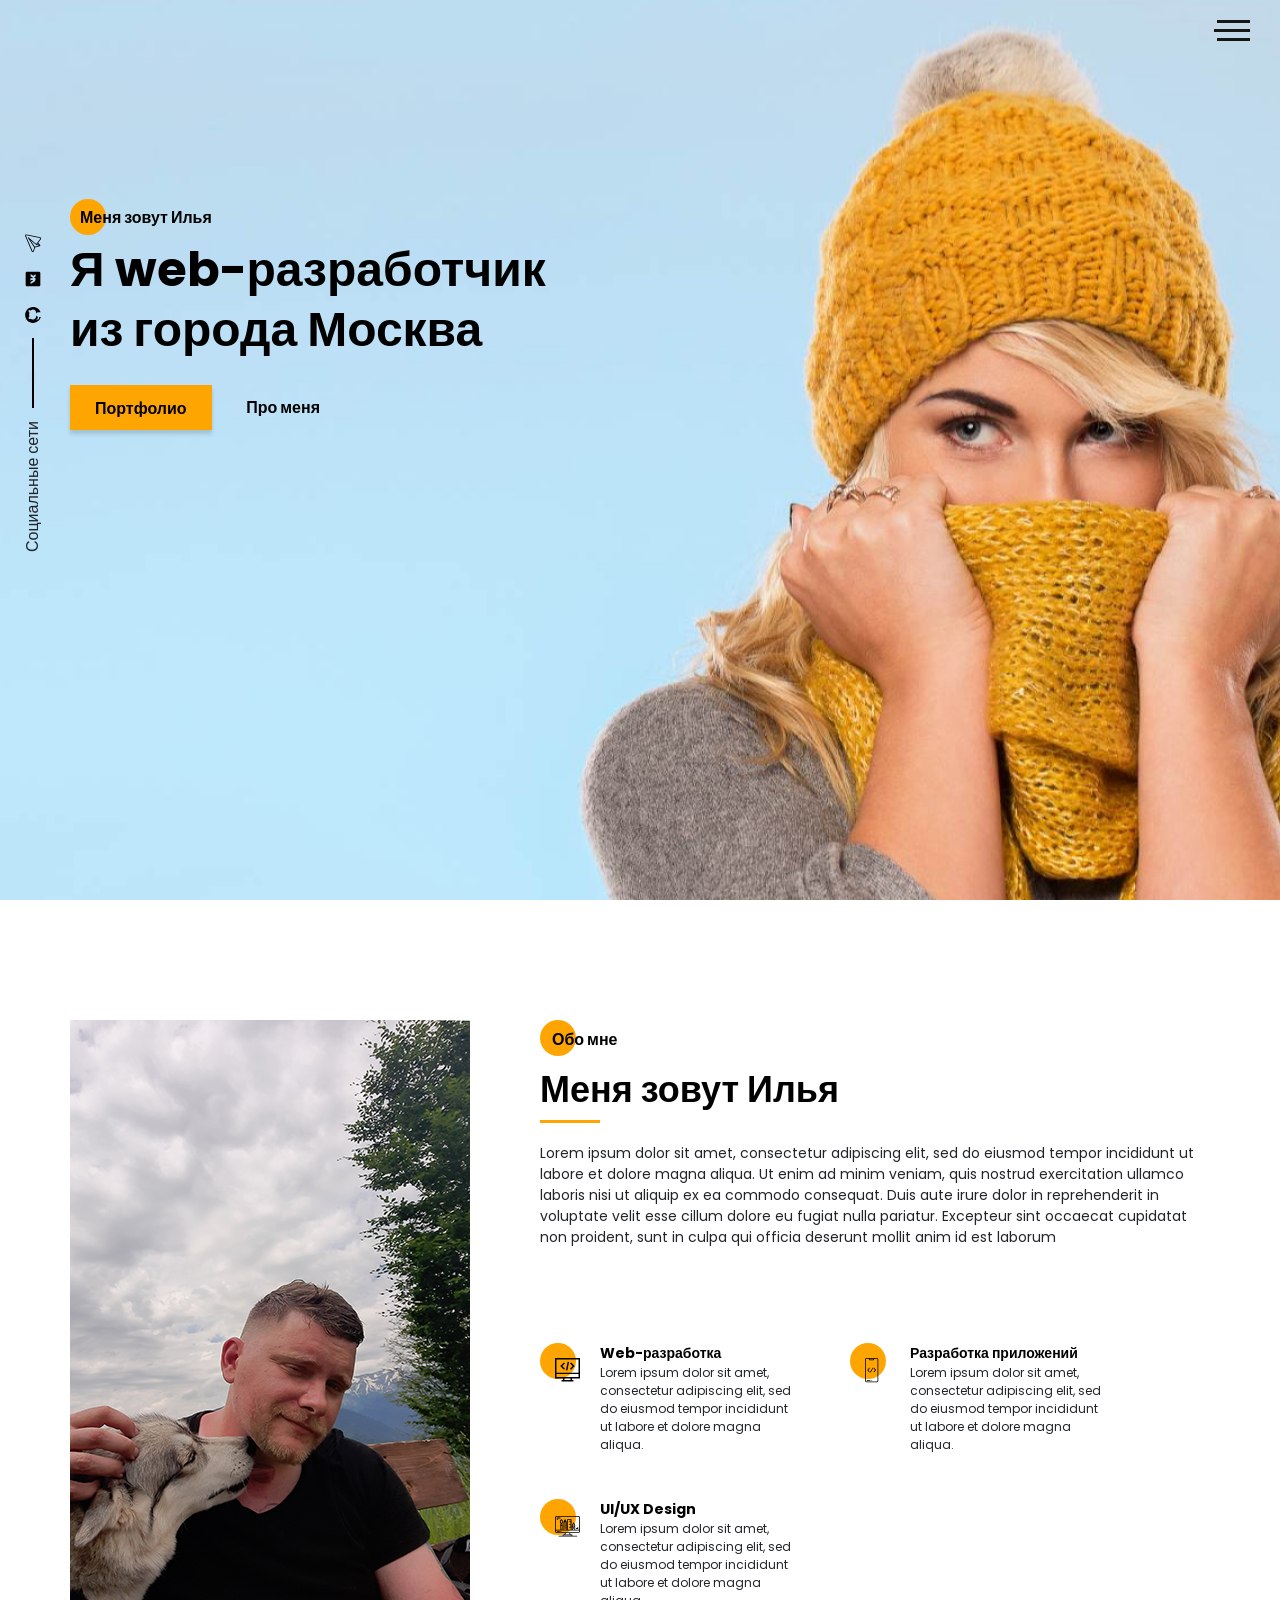
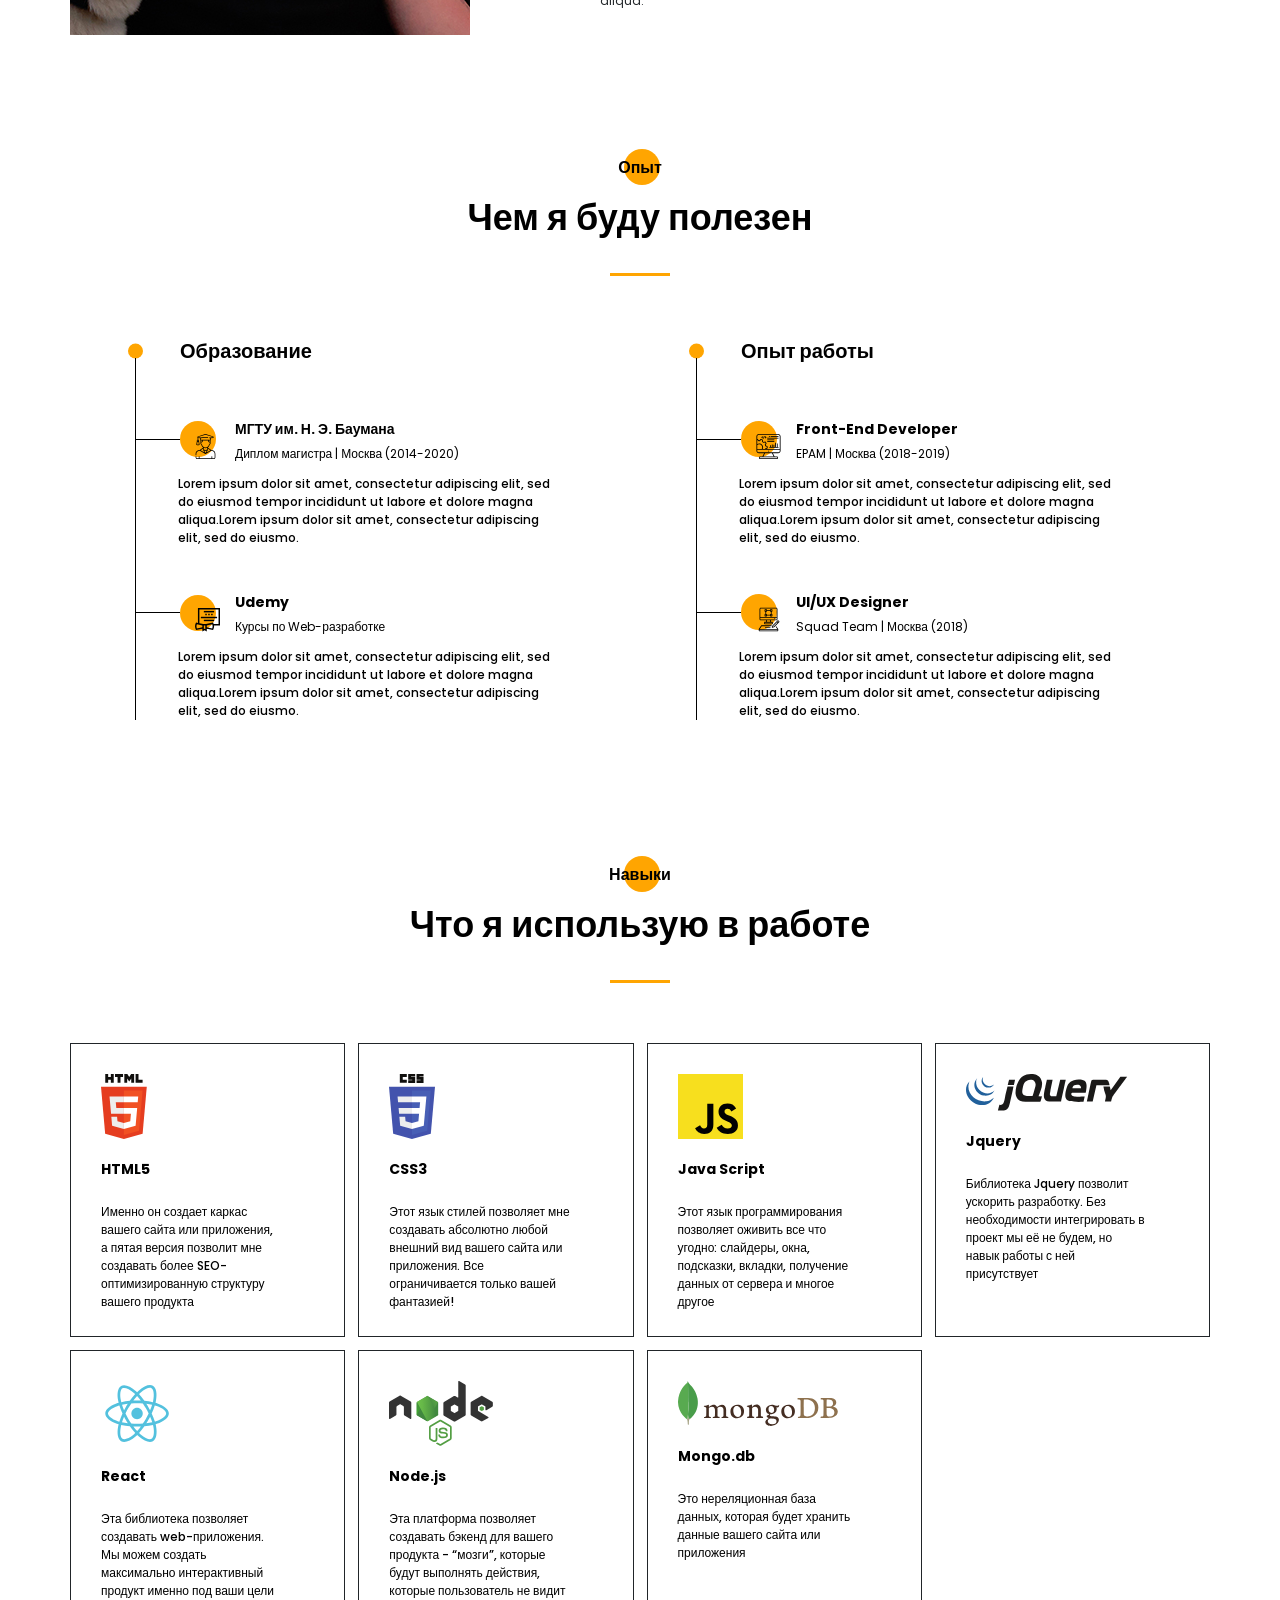
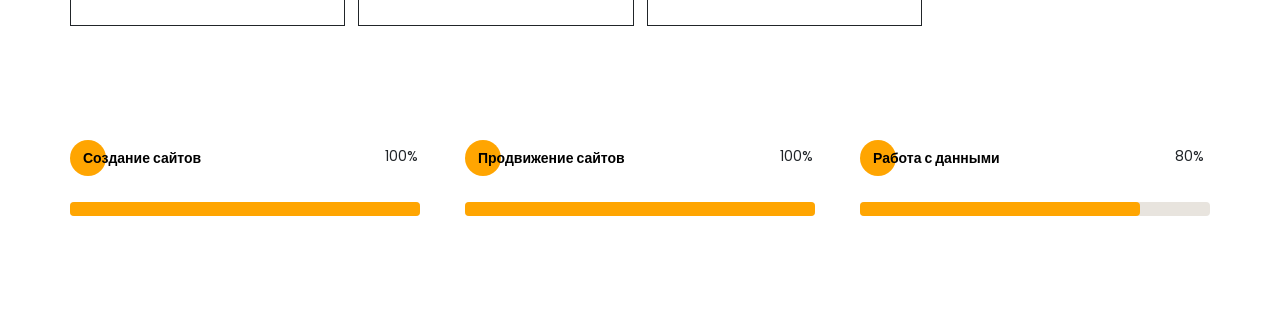
==== commit 16efcdd2: "Адаптировал 2 блока о том, чем я могу быть полезен и что использую в работе" ====
--- a/src/index.html
+++ b/src/index.html
@@ -179,184 +179,184 @@
     </div>
 </section>
 
-<!--<section class="resume">-->
-<!--    <div class="container">-->
-<!--        <h2 class="title title__fz16 resume_title">Опыт</h2>-->
-<!--        <div class="resume__subtitle title title__fz36">Чем я буду полезен</div>-->
-<!--        <div class="divider"></div>-->
-
-<!--        <div class="resume__wrapper">-->
-<!--            <div class="resume__column">-->
-<!--                <h3 class="title title__fz20 resume__column-title">Образование</h3>-->
-<!--                <ul>-->
-<!--                    <li>-->
-<!--                        <div class="resume__item">-->
-<!--                            <div class="resume__item-head">-->
-<!--                                <div class="resume__item-icon">-->
-<!--                                    <img src="icons/experience/university.svg" alt="university">-->
-<!--                                </div>-->
-<!--                                <h4 class="title title__fz14">МГТУ им. Н. Э. Баумана</h4>-->
-<!--                                <div class="resume__item-location">Диплом магистра | Москва (2014-2020)</div>-->
-<!--                            </div>-->
-<!--                            <div class="resume__item-body">Lorem ipsum dolor sit amet, consectetur adipiscing elit, sed-->
-<!--                                do eiusmod tempor incididunt ut labore et dolore magna aliqua.Lorem ipsum dolor sit-->
-<!--                                amet, consectetur adipiscing elit, sed do eiusmo.-->
-<!--                            </div>-->
-<!--                        </div>-->
-<!--                    </li>-->
-<!--                    <li>-->
-<!--                        <div class="resume__item">-->
-<!--                            <div class="resume__item-head">-->
-<!--                                <div class="resume__item-icon">-->
-<!--                                    <img src="icons/experience/courses.svg" alt="university">-->
-<!--                                </div>-->
-<!--                                <h4 class="title title__fz14">Udemy</h4>-->
-<!--                                <div class="resume__item-location">Курсы по Web-разработке</div>-->
-<!--                            </div>-->
-<!--                            <div class="resume__item-body">Lorem ipsum dolor sit amet, consectetur adipiscing elit, sed-->
-<!--                                do eiusmod tempor incididunt ut labore et dolore magna aliqua.Lorem ipsum dolor sit-->
-<!--                                amet, consectetur adipiscing elit, sed do eiusmo.-->
-<!--                            </div>-->
-<!--                        </div>-->
-<!--                    </li>-->
-<!--                </ul>-->
-<!--            </div>-->
-<!--            <div class="resume__row">-->
-<!--                <h3 class="title title__fz20 resume__column-title">Опыт работы</h3>-->
-<!--                <ul>-->
-<!--                    <li>-->
-<!--                        <div class="resume__item">-->
-<!--                            <div class="resume__item-head">-->
-<!--                                <div class="resume__item-icon">-->
-<!--                                    <img src="icons/experience/developer.svg" alt="university">-->
-<!--                                </div>-->
-<!--                                <h4 class="title title__fz14">Front-End Developer</h4>-->
-<!--                                <div class="resume__item-location">EPAM | Москва (2018-2019)</div>-->
-<!--                            </div>-->
-<!--                            <div class="resume__item-body">Lorem ipsum dolor sit amet, consectetur adipiscing elit, sed-->
-<!--                                do eiusmod tempor incididunt ut labore et dolore magna aliqua.Lorem ipsum dolor sit-->
-<!--                                amet, consectetur adipiscing elit, sed do eiusmo.-->
-<!--                            </div>-->
-<!--                        </div>-->
-<!--                    </li>-->
-<!--                    <li>-->
-<!--                        <div class="resume__item">-->
-<!--                            <div class="resume__item-head">-->
-<!--                                <div class="resume__item-icon">-->
-<!--                                    <img src="icons/experience/designer.svg" alt="university">-->
-<!--                                </div>-->
-<!--                                <h4 class="title title__fz14">UI/UX Designer</h4>-->
-<!--                                <div class="resume__item-location">Squad Team | Москва (2018)</div>-->
-<!--                            </div>-->
-<!--                            <div class="resume__item-body">Lorem ipsum dolor sit amet, consectetur adipiscing elit, sed-->
-<!--                                do eiusmod tempor incididunt ut labore et dolore magna aliqua.Lorem ipsum dolor sit-->
-<!--                                amet, consectetur adipiscing elit, sed do eiusmo.-->
-<!--                            </div>-->
-<!--                        </div>-->
-<!--                    </li>-->
-<!--                </ul>-->
-<!--            </div>-->
-<!--        </div>-->
-
-<!--    </div>-->
-<!--</section>-->
-
-<!--<section class="works">-->
-<!--    <div class="container">-->
-<!--        <h2 class="title title__fz16 resume_title">Навыки</h2>-->
-<!--        <div class="resume__subtitle title title__fz36">Что я использую в работе</div>-->
-<!--        <div class="works__divider"></div>-->
-<!--        <div class="works__wrapper">-->
-<!--            <div class="works__skills">-->
-<!--                <div class="works__item_img">-->
-<!--                    <img src="icons/skills/html5.svg" alt="html5">-->
-<!--                </div>-->
-<!--                <h4>HTML5</h4>-->
-<!--                <div class="works__text">-->
-<!--                    Именно он создает каркас вашего сайта или приложения, а пятая версия позволит мне создавать более-->
-<!--                    SEO-оптимизированную структуру вашего продукта-->
-<!--                </div>-->
-<!--            </div>-->
-<!--            <div class="works__skills">-->
-<!--                <div class="works__item_img">-->
-<!--                    <img src="icons/skills/css3.svg" alt="css3">-->
-<!--                </div>-->
-<!--                <h4>CSS3</h4>-->
-<!--                <div class="works__text">-->
-<!--                    Этот язык стилей позволяет мне создавать абсолютно любой внешний вид вашего сайта или приложения.-->
-<!--                    Все ограничивается только вашей фантазией!-->
-<!--                </div>-->
-<!--            </div>-->
-<!--            <div class="works__skills">-->
-<!--                <div class="works__item_img">-->
-<!--                    <img src="icons/skills/js.svg" alt="js">-->
-<!--                </div>-->
-<!--                <h4>Java Script</h4>-->
-<!--                <div class="works__text">-->
-<!--                    Этот язык программирования позволяет оживить все что угодно: слайдеры, окна, подсказки, вкладки,-->
-<!--                    получение данных от сервера и многое другое-->
-<!--                </div>-->
-<!--            </div>-->
-<!--            <div class="works__skills">-->
-<!--                <div class="works__item_img">-->
-<!--                    <img src="icons/skills/jquery.svg" alt="Jquery">-->
-<!--                </div>-->
-<!--                <h4>Jquery</h4>-->
-<!--                <div class="works__text">-->
-<!--                    Библиотека Jquery позволит ускорить разработку. Без необходимости интегрировать в проект мы её не-->
-<!--                    будем, но навык работы с ней присутствует-->
-<!--                </div>-->
-<!--            </div>-->
-<!--            <div class="works__skills">-->
-<!--                <div class="works__item_img">-->
-<!--                    <img src="icons/skills/react.svg" alt="React">-->
-<!--                </div>-->
-<!--                <h4>React</h4>-->
-<!--                <div class="works__text">-->
-<!--                    Эта библиотека позволяет создавать web-приложения. Мы можем создать максимально интерактивный-->
-<!--                    продукт именно под ваши цели-->
-<!--                </div>-->
-<!--            </div>-->
-<!--            <div class="works__skills">-->
-<!--                <div class="works__item_img">-->
-<!--                    <img src="icons/skills/node.js.svg" alt="Node.js">-->
-<!--                </div>-->
-<!--                <h4>Node.js</h4>-->
-<!--                <div class="works__text">-->
-<!--                    Эта платформа позволяет создавать бэкенд для вашего продукта - “мозги”, которые будут выполнять-->
-<!--                    действия, которые пользователь не видит-->
-<!--                </div>-->
-<!--            </div>-->
-<!--            <div class="works__skills">-->
-<!--                <div class="works__item_img">-->
-<!--                    <img src="icons/skills/mongo.db.svg" alt="mongo.db">-->
-<!--                </div>-->
-<!--                <h4>Mongo.db</h4>-->
-<!--                <div class="works__text">-->
-<!--                    Это нереляционная база данных, которая будет хранить данные вашего сайта или приложения-->
-<!--                </div>-->
-<!--            </div>-->
-<!--        </div>-->
-<!--        <div class="works__ratings">-->
-
-<!--            <div class="works__ratings_item">-->
-<!--                <div class="title title__fz14 works__ratings_title">Создание сайтов</div>-->
-<!--                <div class="works__ratings_counter">100%</div>-->
-<!--                <div class="works__ratings_line"><span></span></div>-->
-<!--            </div>-->
-<!--            <div class="works__ratings_item">-->
-<!--                <div class="title title__fz14 works__ratings_title">Продвижение сайтов</div>-->
-<!--                <div class="works__ratings_counter">100%</div>-->
-<!--                <div class="works__ratings_line"><span></span></div>-->
-<!--            </div>-->
-<!--            <div class="works__ratings_item">-->
-<!--                <div class="title title__fz14 works__ratings_title">Работа с данными</div>-->
-<!--                <div class="works__ratings_counter">80%</div>-->
-<!--                <div class="works__ratings_line"><span></span></div>-->
-<!--            </div>-->
-<!--        </div>-->
-<!--    </div>-->
-<!--</section>-->
+<section class="resume">
+    <div class="container">
+        <h2 class="title title__fz16 resume_title">Опыт</h2>
+        <div class="resume__subtitle title title__fz36">Чем я буду полезен</div>
+        <div class="divider"></div>
+
+        <div class="resume__wrapper">
+            <div class="resume__column">
+                <h3 class="title title__fz20 resume__column-title">Образование</h3>
+                <ul>
+                    <li>
+                        <div class="resume__item">
+                            <div class="resume__item-head">
+                                <div class="resume__item-icon">
+                                    <img src="icons/experience/university.svg" alt="university">
+                                </div>
+                                <h4 class="title title__fz14">МГТУ им. Н. Э. Баумана</h4>
+                                <div class="resume__item-location">Диплом магистра | Москва (2014-2020)</div>
+                            </div>
+                            <div class="resume__item-body">Lorem ipsum dolor sit amet, consectetur adipiscing elit, sed
+                                do eiusmod tempor incididunt ut labore et dolore magna aliqua.Lorem ipsum dolor sit
+                                amet, consectetur adipiscing elit, sed do eiusmo.
+                            </div>
+                        </div>
+                    </li>
+                    <li>
+                        <div class="resume__item">
+                            <div class="resume__item-head">
+                                <div class="resume__item-icon">
+                                    <img src="icons/experience/courses.svg" alt="university">
+                                </div>
+                                <h4 class="title title__fz14">Udemy</h4>
+                                <div class="resume__item-location">Курсы по Web-разработке</div>
+                            </div>
+                            <div class="resume__item-body">Lorem ipsum dolor sit amet, consectetur adipiscing elit, sed
+                                do eiusmod tempor incididunt ut labore et dolore magna aliqua.Lorem ipsum dolor sit
+                                amet, consectetur adipiscing elit, sed do eiusmo.
+                            </div>
+                        </div>
+                    </li>
+                </ul>
+            </div>
+            <div class="resume__row">
+                <h3 class="title title__fz20 resume__column-title">Опыт работы</h3>
+                <ul>
+                    <li>
+                        <div class="resume__item">
+                            <div class="resume__item-head">
+                                <div class="resume__item-icon">
+                                    <img src="icons/experience/developer.svg" alt="university">
+                                </div>
+                                <h4 class="title title__fz14">Front-End Developer</h4>
+                                <div class="resume__item-location">EPAM | Москва (2018-2019)</div>
+                            </div>
+                            <div class="resume__item-body">Lorem ipsum dolor sit amet, consectetur adipiscing elit, sed
+                                do eiusmod tempor incididunt ut labore et dolore magna aliqua.Lorem ipsum dolor sit
+                                amet, consectetur adipiscing elit, sed do eiusmo.
+                            </div>
+                        </div>
+                    </li>
+                    <li>
+                        <div class="resume__item">
+                            <div class="resume__item-head">
+                                <div class="resume__item-icon">
+                                    <img src="icons/experience/designer.svg" alt="university">
+                                </div>
+                                <h4 class="title title__fz14">UI/UX Designer</h4>
+                                <div class="resume__item-location">Squad Team | Москва (2018)</div>
+                            </div>
+                            <div class="resume__item-body">Lorem ipsum dolor sit amet, consectetur adipiscing elit, sed
+                                do eiusmod tempor incididunt ut labore et dolore magna aliqua.Lorem ipsum dolor sit
+                                amet, consectetur adipiscing elit, sed do eiusmo.
+                            </div>
+                        </div>
+                    </li>
+                </ul>
+            </div>
+        </div>
+
+    </div>
+</section>
+
+<section class="works">
+    <div class="container">
+        <h2 class="title title__fz16 resume_title">Навыки</h2>
+        <div class="resume__subtitle title title__fz36">Что я использую в работе</div>
+        <div class="works__divider"></div>
+        <div class="works__wrapper">
+            <div class="works__skills">
+                <div class="works__item_img">
+                    <img src="icons/skills/html5.svg" alt="html5">
+                </div>
+                <h4>HTML5</h4>
+                <div class="works__text">
+                    Именно он создает каркас вашего сайта или приложения, а пятая версия позволит мне создавать более
+                    SEO-оптимизированную структуру вашего продукта
+                </div>
+            </div>
+            <div class="works__skills">
+                <div class="works__item_img">
+                    <img src="icons/skills/css3.svg" alt="css3">
+                </div>
+                <h4>CSS3</h4>
+                <div class="works__text">
+                    Этот язык стилей позволяет мне создавать абсолютно любой внешний вид вашего сайта или приложения.
+                    Все ограничивается только вашей фантазией!
+                </div>
+            </div>
+            <div class="works__skills">
+                <div class="works__item_img">
+                    <img src="icons/skills/js.svg" alt="js">
+                </div>
+                <h4>Java Script</h4>
+                <div class="works__text">
+                    Этот язык программирования позволяет оживить все что угодно: слайдеры, окна, подсказки, вкладки,
+                    получение данных от сервера и многое другое
+                </div>
+            </div>
+            <div class="works__skills">
+                <div class="works__item_img">
+                    <img src="icons/skills/jquery.svg" alt="Jquery">
+                </div>
+                <h4>Jquery</h4>
+                <div class="works__text">
+                    Библиотека Jquery позволит ускорить разработку. Без необходимости интегрировать в проект мы её не
+                    будем, но навык работы с ней присутствует
+                </div>
+            </div>
+            <div class="works__skills">
+                <div class="works__item_img">
+                    <img src="icons/skills/react.svg" alt="React">
+                </div>
+                <h4>React</h4>
+                <div class="works__text">
+                    Эта библиотека позволяет создавать web-приложения. Мы можем создать максимально интерактивный
+                    продукт именно под ваши цели
+                </div>
+            </div>
+            <div class="works__skills">
+                <div class="works__item_img">
+                    <img src="icons/skills/node.js.svg" alt="Node.js">
+                </div>
+                <h4>Node.js</h4>
+                <div class="works__text">
+                    Эта платформа позволяет создавать бэкенд для вашего продукта - “мозги”, которые будут выполнять
+                    действия, которые пользователь не видит
+                </div>
+            </div>
+            <div class="works__skills">
+                <div class="works__item_img">
+                    <img src="icons/skills/mongo.db.svg" alt="mongo.db">
+                </div>
+                <h4>Mongo.db</h4>
+                <div class="works__text">
+                    Это нереляционная база данных, которая будет хранить данные вашего сайта или приложения
+                </div>
+            </div>
+        </div>
+        <div class="works__ratings">
+
+            <div class="works__ratings_item">
+                <div class="title title__fz14 works__ratings_title">Создание сайтов</div>
+                <div class="works__ratings_counter">100%</div>
+                <div class="works__ratings_line"><span></span></div>
+            </div>
+            <div class="works__ratings_item">
+                <div class="title title__fz14 works__ratings_title">Продвижение сайтов</div>
+                <div class="works__ratings_counter">100%</div>
+                <div class="works__ratings_line"><span></span></div>
+            </div>
+            <div class="works__ratings_item">
+                <div class="title title__fz14 works__ratings_title">Работа с данными</div>
+                <div class="works__ratings_counter">80%</div>
+                <div class="works__ratings_line"><span></span></div>
+            </div>
+        </div>
+    </div>
+</section>
 
 <!--<section class="portfolio">-->
 <!--    <div class="container">-->
--- a/src/sass/stile.min.css
+++ b/src/sass/stile.min.css
@@ -5,4 +5,4 @@
  * Licensed under MIT (https://github.com/twbs/bootstrap/blob/master/LICENSE)
  * Forked from Normalize.css, licensed MIT (https://github.com/necolas/normalize.css/blob/master/LICENSE.md)
  */
-@import url(https://fonts.googleapis.com/css2?family=Poppins:wght@500;700&display=swap);*,::after,::before{box-sizing:border-box}html{font-family:sans-serif;line-height:1.15;-webkit-text-size-adjust:100%;-webkit-tap-highlight-color:transparent}article,aside,figcaption,figure,footer,header,hgroup,main,nav,section{display:block}body{margin:0;font-family:-apple-system,BlinkMacSystemFont,"Segoe UI",Roboto,"Helvetica Neue",Arial,"Noto Sans",sans-serif,"Apple Color Emoji","Segoe UI Emoji","Segoe UI Symbol","Noto Color Emoji";font-size:1rem;font-weight:400;line-height:1.5;color:#212529;text-align:left;background-color:#fff}[tabindex="-1"]:focus{outline:0!important}hr{box-sizing:content-box;height:0;overflow:visible}dl,h1,h2,h3,h4,h5,h6,ol,p,ul{margin-top:0;margin-bottom:.5rem}dl,ol,p,ul{margin-bottom:1rem}abbr[data-original-title],abbr[title]{-webkit-text-decoration:underline dotted;text-decoration:underline dotted;cursor:help;border-bottom:0;-webkit-text-decoration-skip-ink:none;text-decoration-skip-ink:none}address{margin-bottom:1rem;font-style:normal;line-height:inherit}.resume__item-head h4,ol ol,ol ul,ul ol,ul ul{margin-bottom:0}dt{font-weight:700}dd{margin-bottom:.5rem;margin-left:0}blockquote,figure{margin:0 0 1rem}b,strong{font-weight:bolder}small{font-size:80%}sub,sup{position:relative;font-size:75%;line-height:0;vertical-align:baseline}sub{bottom:-.25em}sup{top:-.5em}a{color:#007bff;text-decoration:none;background-color:transparent}a:hover{color:#0056b3;text-decoration:underline}a:not([href]):not([tabindex]){color:inherit;text-decoration:none}a:not([href]):not([tabindex]):focus,a:not([href]):not([tabindex]):hover{color:inherit;text-decoration:none}a:not([href]):not([tabindex]):focus{outline:0}code,kbd,pre,samp{font-family:SFMono-Regular,Menlo,Monaco,Consolas,"Liberation Mono","Courier New",monospace;font-size:1em}pre{margin-top:0;margin-bottom:1rem;overflow:auto}img,svg{vertical-align:middle}img{border-style:none}svg{overflow:hidden}table{border-collapse:collapse}caption{padding-top:.75rem;padding-bottom:.75rem;color:#6c757d;text-align:left;caption-side:bottom}th{text-align:inherit}label{display:inline-block;margin-bottom:.5rem}button{border-radius:0}button:focus{outline:1px dotted;outline:5px auto -webkit-focus-ring-color}button,input,optgroup,select,textarea{margin:0;font-family:inherit;font-size:inherit;line-height:inherit}button,input{overflow:visible}button,select{text-transform:none}select{word-wrap:normal}[type=button],[type=reset],[type=submit],button{-webkit-appearance:button}[type=button]:not(:disabled),[type=reset]:not(:disabled),[type=submit]:not(:disabled),button:not(:disabled){cursor:pointer}[type=button]::-moz-focus-inner,[type=reset]::-moz-focus-inner,[type=submit]::-moz-focus-inner,button::-moz-focus-inner{padding:0;border-style:none}input[type=checkbox],input[type=radio]{box-sizing:border-box;padding:0}input[type=date],input[type=datetime-local],input[type=month],input[type=time]{-webkit-appearance:listbox}textarea{overflow:auto;resize:vertical}fieldset{min-width:0;padding:0;margin:0;border:0}legend{display:block;width:100%;max-width:100%;padding:0;margin-bottom:.5rem;font-size:1.5rem;line-height:inherit;color:inherit;white-space:normal}progress{vertical-align:baseline}[type=number]::-webkit-inner-spin-button,[type=number]::-webkit-outer-spin-button{height:auto}[type=search]{outline-offset:-2px;-webkit-appearance:none}[type=search]::-webkit-search-decoration{-webkit-appearance:none}::-webkit-file-upload-button{font:inherit;-webkit-appearance:button}output{display:inline-block}summary{display:list-item;cursor:pointer}template{display:none}[hidden]{display:none!important}.promo{min-height:100vh;position:relative;background:url(../img/main_bg.jpg)no-repeat 50%/cover;padding-top:205px}.promo__title{width:535px;margin-top:10px}.promo_subtitle{position:relative;padding-left:10px;z-index:2}.menu__link:before,.promo_subtitle:before{content:"";position:absolute;border-radius:100%}.promo_subtitle:before{width:36px;height:36px;background:#ffa501;z-index:-1;top:-25%;left:0}.promo__btns{margin-top:25px;display:flex;align-items:center;justify-content:space-between;width:250px}.promo__link,.title{color:#000;font-weight:700}.promo__link:hover{color:#000;text-decoration:none}.title{line-height:60px}.title__fz14{font-size:14px;line-height:normal}.title__fz16,.title__fz20{font-size:16px;line-height:normal}.title__fz20{font-size:20px}.title__fz48{font-size:48px}.title__fz36{font-size:36px}.btn{height:45px;background:#ffa501;box-shadow:0 4px 4px 0 rgba(0,0,0,.15);padding:12px 25px}.sidepanel{position:fixed;top:230px;left:20px;display:flex;flex-direction:column;justify-content:space-between;height:340px;z-index:3;align-items:center}.sidepanel__divider{width:2px;height:70px;background-color:#000}.sidepanel__text{height:150px;width:25px}.sidepanel__text span{transform:rotate(-90deg) translate(-30%,-260%);display:block;width:150px}.social{width:20px;height:20px}.hamburger{position:absolute;top:20px;right:30px;height:21px;display:flex;flex-direction:column;justify-content:space-between;align-items:flex-end;cursor:pointer}.hamburger span{display:block;width:33px;height:3px;background-color:#151812}.hamburger span.long{width:36px}.menu,.menu__block{transition:all .6s;z-index:10}.menu{position:fixed;top:0;left:-100%;width:100%;height:100vh;visibility:hidden;opacity:0}.menu.active{left:0;visibility:visible;opacity:1}.menu__block{position:relative;width:345px;padding-top:140px;padding-left:40px;background-color:#ffa501;height:100%}.menu__close{position:absolute;top:24px;right:25px;cursor:pointer}.menu__list{list-style-type:none;padding-left:35px}.menu__link{position:relative;margin-bottom:15px;font-size:24px;font-weight:700;line-height:normal;color:#fff}.menu__link:before{left:-35px;top:10px;width:15px;height:15px;border:1px solid #000;transition:all .7s}.menu__link:hover:before{background-color:#fff}.menu__link a{color:#fff}.menu__social{position:absolute;width:90px;display:flex;justify-content:space-between;align-items:center;bottom:50px;left:50%;transform:translateX(-50%)}.menu_overlay{position:fixed;width:100%;top:0;left:0;height:100%;background-color:#fff;opacity:.75}.about{padding-top:120px}.about__wrapper{display:grid;grid-template-columns:400px 670px;grid-template-rows:minmax(245px,auto) minmax(255px,auto);grid-auto-rows:minmax(245px,auto);column-gap:70px;row-gap:40px}.about__photo{grid-row:1/3}.about__photo img{width:100%;height:100%;object-fit:cover}.about__descr{padding-top:6px}.about__descr .divider{margin-top:0}.about__title{position:relative;padding:1px 0 0 12px}.about__skill-circle:before,.about__title:before{content:"";width:36px;height:36px;background:#ffa501;position:absolute;border-radius:100%;z-index:-1;left:0}.about__title:before{top:-25%}.about__text{font-size:14px;line-height:normal;margin-top:20px}.about__skills{display:grid;grid-template:repeat(2,minmax(115px,auto))/repeat(2,260px);grid-auto-rows:1fr;column-gap:50px;row-gap:20px}.about__skill-item{display:grid;grid-template-columns:40px 200px;column-gap:20px}.about__skill-circle{position:relative;padding:15px 0 0 15px}.about__skill-circle:before{top:0}.about__skill-text{font-size:12px;line-height:normal}.resume{margin-top:120px}.resume_title{position:relative}.resume__column-title:before,.resume_title:before{content:"";position:absolute;border-radius:100%;z-index:-1}.resume_title:before{width:36px;height:36px;background:#ffa501;top:-6px;left:47%;transform:translateX(50%)}.resume__subtitle,.resume_title{text-align:center}.portfolio .divider,.resume .divider{margin:25px auto 0}.resume__wrapper{display:grid;padding:60px 65px 0;grid-template-columns:repeat(2,425px);column-gap:136px}.resume__column-title{position:relative;padding-left:45px}.resume__column-title:before{width:15px;height:15px;background-color:#ffa501;left:-7px;top:50%;transform:translatey(-50%)}.resume ul{list-style-type:none}.resume ul li,.resume__item{position:relative}.resume ul li:after,.resume__item:before{position:absolute;content:"";background:#000}.resume ul li:after{width:1px;height:calc(100% + 16px);top:-16px;left:0}.resume__item:before{height:1px;width:45px;top:65px}.resume__item-head{position:relative;padding:45px 0 0 100px}.resume__item-body{padding:12px 0 0 43px;color:#000;font-size:12px;font-style:normal;font-weight:500;line-height:normal}.resume__item-icon{position:absolute;left:60px;top:60px}.resume__item-icon:before{left:-15px;top:-50%}.resume__item-location{color:#000;font-size:12px;line-height:normal;margin-top:5px}.works{padding-top:126px}.works__divider{margin:25px auto 0;width:60px;height:3px;background-color:#ffa501}.works__wrapper{display:grid;grid-template-columns:repeat(4,minmax(270px,auto));column-gap:13px;margin-top:60px;row-gap:13px}.works__skills{border:1px solid}.works__item_img{padding:30px 0 20px 30px}.works h4,.works__text{padding:0 0 15px 30px;color:#000;font-size:14px;font-style:normal;font-weight:700;line-height:normal}.works__text{display:block;width:211px;font-size:12px;font-weight:500;padding:0 0 25px 30px}.works__ratings{margin-top:120px;display:grid;grid-template:repeat(2,minmax(70px,auto))/repeat(3,350px);column-gap:45px;row-gap:35px}.works__ratings_item{display:grid;grid-template:minmax(21px,auto) 14px/200px 35px;justify-content:space-between;align-content:space-between}.works__ratings_title{position:relative;padding:2px 0 0 13px}.portfolio_title:before,.resume__item-icon:before,.works__ratings_title:before{content:"";width:36px;height:36px;background:#ffa501;position:absolute;border-radius:100%;z-index:-1}.works__ratings_title:before{top:-25%;left:0}.works__ratings_counter{font-size:14px;line-height:21px}.works__ratings_line{width:350px;height:14px;background-color:#e8e4de;border-radius:4px;grid-column:1/3}.works__ratings_line span{display:block;height:100%;background-color:#ffa501;border-radius:4px}.portfolio{padding-top:120px}.portfolio_title{position:relative}.portfolio_title:before,.price_title:before{top:-6px;left:47%;transform:translateX(50%)}.portfolio_subtitle,.portfolio_title{text-align:center}.portfolio__wrapper{margin-top:60px;display:grid;grid-template:repeat(2,280px)/repeat(4,280px);grid-auto-rows:280px;gap:5px}.portfolio__wrapper .vertical{grid-row:1/3;grid-column:4/5}.portfolio__wrapper .horizontal{grid-row:2/3;grid-column:2/4}.contacts__photo img,.contacts__social svg,.portfolio__item img{width:100%}.portfolio__item img:hover{transform:scale(1.05);transition:all .6s}.price{margin-top:60px}.price_title{text-align:center;position:relative}.price_title:before{width:36px;height:36px;background:#ffa501;z-index:-1}.price .divider,.price__divider{margin:25px auto 0}.price__divider{width:60px;height:3px;background-color:#ffa501}.price__wrapper{margin-top:60px;padding:0 60px;display:grid;grid-template:repeat(3,minmax(45px,auto))/repeat(2,365px);grid-auto-rows:auto;row-gap:15px;justify-content:space-between}.price__item{position:relative;display:grid;grid-template:repeat(2,minmax(21px,auto))/repeat(2,auto);row-gap:5px;padding-left:25px}.contacts__title:before,.price__item:before,.price_title:before{content:"";position:absolute;border-radius:100%}.price__item:before{width:15px;height:15px;background-color:#ffa501;top:5px}.price__count,.price__type{font-size:14px;font-style:normal;font-weight:700;line-height:normal}.price__count{justify-self:end}.price__descr{font-size:12px;font-style:normal;font-weight:500;line-height:normal;grid-column:1/3}.contacts{padding:120px 0 90px}.contacts__wrapper{padding:0 35px 0 52px;display:grid;grid-template-columns:400px 585px;justify-content:space-between}.contacts__descr{padding-top:6px}.contacts__descr .divider{margin-top:0}.contacts__title{position:relative;padding:1px 0 0 12px}.contacts__title:before{width:36px;height:36px;background:#ffa501;z-index:-1;top:-25%;left:0}.contacts_title{margin-top:20px}.contacts__social{margin-top:20px;max-width:100px;display:flex;justify-content:space-between}.contacts__form{position:relative;margin-top:30px;display:grid;grid-template:45px 190px 45px/280px 280px;justify-content:space-between;row-gap:37px}.contacts__form label{display:block;position:absolute;top:-10px;left:12px;height:18px;padding:0 8px;background-color:#fff;font-size:12px;margin-bottom:0}.contacts__triggers{grid-column:1/3;display:grid;grid-template-columns:repeat(2,auto);column-gap:35px}.contacts__polisy{font-size:12px;line-height:14px;display:flex;align-items:center}.contacts__polisy input{margin-right:10px}.contacts__input{position:relative}.contacts__input input,.contacts__textarea textarea{width:100%;height:100%;padding:0 20px;font-size:12px;font-weight:500}.contacts__textarea{position:relative;grid-column:1/3}.contacts__textarea textarea{padding:20px;resize:none}.contacts__btn{border:0;padding:12px 26px;font-size:14px;font-weight:700}@media (max-width:1200px){.container{max-width:960px}.sidepanel{display:none}.about{padding-top:80px}.about__wrapper{grid-template-columns:400px 535px;column-gap:30px}.about__skills{grid-template:repeat(2,minmax(115px,auto))/repeat(2,250px);column-gap:25px;row-gap:0}}@media (max-width:992px){.container{max-width:720px}.container .title__fz36{font-size:30px}.container .about__wrapper{grid-template-columns:300px 380px;height:100%}.container .about__photo img{height:100%}.container .about__skills{grid-template-columns:350px;grid-auto-rows:minmax(115px,auto)}.container .about__skill-item{grid-template-columns:40px 320px;column-gap:20px}}@media (max-width:768px){.container{max-width:510px}.container .title__fz48{font-size:28px}.container .promo__title{width:300px;line-height:39px}.container .about{padding-top:40px}.container .about__wrapper{grid-template:480px auto auto/1fr}.container .about__photo{grid-row:unset}.container .about__skills{grid-template-columns:repeat(2,240px)}.container .about__skill-item{grid-template-columns:40px 200px;column-gap:20px}}@media (max-width:576px){.container{width:100%;padding:0 10px}.container .title__48{font-size:26px}.container .title__36{font-size:24px}.container .hamburger{right:20px}.container .menu__block{width:250px;padding-left:20px}.container .promo{background:url(../img/main_bg.jpg)no-repeat 57%/cover}.container .promo__btns{margin-top:30px}.container .about__wrapper{grid-template:340px auto auto/1fr}.container .about__skills{grid-template-columns:1fr}}*{font-family:"Poppins",sans-serif;margin:0;padding:0}.divider{width:60px;height:3px;background-color:#ffa501;margin-top:25px}.container{max-width:1140px;margin:0 auto}+@import url(https://fonts.googleapis.com/css2?family=Poppins:wght@500;700&display=swap);*,::after,::before{box-sizing:border-box}html{font-family:sans-serif;line-height:1.15;-webkit-text-size-adjust:100%;-webkit-tap-highlight-color:transparent}article,aside,figcaption,figure,footer,header,hgroup,main,nav,section{display:block}body{margin:0;font-family:-apple-system,BlinkMacSystemFont,"Segoe UI",Roboto,"Helvetica Neue",Arial,"Noto Sans",sans-serif,"Apple Color Emoji","Segoe UI Emoji","Segoe UI Symbol","Noto Color Emoji";font-size:1rem;font-weight:400;line-height:1.5;color:#212529;text-align:left;background-color:#fff}[tabindex="-1"]:focus{outline:0!important}hr{box-sizing:content-box;height:0;overflow:visible}dl,h1,h2,h3,h4,h5,h6,ol,p,ul{margin-top:0;margin-bottom:.5rem}dl,ol,p,ul{margin-bottom:1rem}abbr[data-original-title],abbr[title]{-webkit-text-decoration:underline dotted;text-decoration:underline dotted;cursor:help;border-bottom:0;-webkit-text-decoration-skip-ink:none;text-decoration-skip-ink:none}address{margin-bottom:1rem;font-style:normal;line-height:inherit}.resume__item-head h4,ol ol,ol ul,ul ol,ul ul{margin-bottom:0}dt{font-weight:700}dd{margin-bottom:.5rem;margin-left:0}blockquote,figure{margin:0 0 1rem}b,strong{font-weight:bolder}small{font-size:80%}sub,sup{position:relative;font-size:75%;line-height:0;vertical-align:baseline}sub{bottom:-.25em}sup{top:-.5em}a{color:#007bff;text-decoration:none;background-color:transparent}a:hover{color:#0056b3;text-decoration:underline}a:not([href]):not([tabindex]){color:inherit;text-decoration:none}a:not([href]):not([tabindex]):focus,a:not([href]):not([tabindex]):hover{color:inherit;text-decoration:none}a:not([href]):not([tabindex]):focus{outline:0}code,kbd,pre,samp{font-family:SFMono-Regular,Menlo,Monaco,Consolas,"Liberation Mono","Courier New",monospace;font-size:1em}pre{margin-top:0;margin-bottom:1rem;overflow:auto}img,svg{vertical-align:middle}img{border-style:none}svg{overflow:hidden}table{border-collapse:collapse}caption{padding-top:.75rem;padding-bottom:.75rem;color:#6c757d;text-align:left;caption-side:bottom}th{text-align:inherit}label{display:inline-block;margin-bottom:.5rem}button{border-radius:0}button:focus{outline:1px dotted;outline:5px auto -webkit-focus-ring-color}button,input,optgroup,select,textarea{margin:0;font-family:inherit;font-size:inherit;line-height:inherit}button,input{overflow:visible}button,select{text-transform:none}select{word-wrap:normal}[type=button],[type=reset],[type=submit],button{-webkit-appearance:button}[type=button]:not(:disabled),[type=reset]:not(:disabled),[type=submit]:not(:disabled),button:not(:disabled){cursor:pointer}[type=button]::-moz-focus-inner,[type=reset]::-moz-focus-inner,[type=submit]::-moz-focus-inner,button::-moz-focus-inner{padding:0;border-style:none}input[type=checkbox],input[type=radio]{box-sizing:border-box;padding:0}input[type=date],input[type=datetime-local],input[type=month],input[type=time]{-webkit-appearance:listbox}textarea{overflow:auto;resize:vertical}fieldset{min-width:0;padding:0;margin:0;border:0}legend{display:block;width:100%;max-width:100%;padding:0;margin-bottom:.5rem;font-size:1.5rem;line-height:inherit;color:inherit;white-space:normal}progress{vertical-align:baseline}[type=number]::-webkit-inner-spin-button,[type=number]::-webkit-outer-spin-button{height:auto}[type=search]{outline-offset:-2px;-webkit-appearance:none}[type=search]::-webkit-search-decoration{-webkit-appearance:none}::-webkit-file-upload-button{font:inherit;-webkit-appearance:button}output{display:inline-block}summary{display:list-item;cursor:pointer}template{display:none}[hidden]{display:none!important}.promo{min-height:100vh;position:relative;background:url(../img/main_bg.jpg)no-repeat 50%/cover;padding-top:205px}.promo__title{width:535px;margin-top:10px}.promo_subtitle{position:relative;padding-left:10px;z-index:2}.menu__link:before,.promo_subtitle:before{content:"";position:absolute;border-radius:100%}.promo_subtitle:before{width:36px;height:36px;background:#ffa501;z-index:-1;top:-25%;left:0}.promo__btns{margin-top:25px;display:flex;align-items:center;justify-content:space-between;width:250px}.promo__link,.title{color:#000;font-weight:700}.promo__link:hover{color:#000;text-decoration:none}.title{line-height:60px}.title__fz14{font-size:14px;line-height:normal}.title__fz16,.title__fz20{font-size:16px;line-height:normal}.title__fz20{font-size:20px}.title__fz48{font-size:48px}.title__fz36{font-size:36px}.btn{height:45px;background:#ffa501;box-shadow:0 4px 4px 0 rgba(0,0,0,.15);padding:12px 25px}.sidepanel{position:fixed;top:230px;left:20px;display:flex;flex-direction:column;justify-content:space-between;height:340px;z-index:3;align-items:center}.sidepanel__divider{width:2px;height:70px;background-color:#000}.sidepanel__text{height:150px;width:25px}.sidepanel__text span{transform:rotate(-90deg) translate(-30%,-260%);display:block;width:150px}.social{width:20px;height:20px}.hamburger{position:absolute;top:20px;right:30px;height:21px;display:flex;flex-direction:column;justify-content:space-between;align-items:flex-end;cursor:pointer}.hamburger span{display:block;width:33px;height:3px;background-color:#151812}.hamburger span.long{width:36px}.menu,.menu__block{transition:all .6s;z-index:10}.menu{position:fixed;top:0;left:-100%;width:100%;height:100vh;visibility:hidden;opacity:0}.menu.active{left:0;visibility:visible;opacity:1}.menu__block{position:relative;width:345px;padding-top:140px;padding-left:40px;background-color:#ffa501;height:100%}.menu__close{position:absolute;top:24px;right:25px;cursor:pointer}.menu__list{list-style-type:none;padding-left:35px}.menu__link{position:relative;margin-bottom:15px;font-size:24px;font-weight:700;line-height:normal;color:#fff}.menu__link:before{left:-35px;top:10px;width:15px;height:15px;border:1px solid #000;transition:all .7s}.menu__link:hover:before{background-color:#fff}.menu__link a{color:#fff}.menu__social{position:absolute;width:90px;display:flex;justify-content:space-between;align-items:center;bottom:50px;left:50%;transform:translateX(-50%)}.menu_overlay{position:fixed;width:100%;top:0;left:0;height:100%;background-color:#fff;opacity:.75}.about{padding-top:120px}.about__wrapper{display:grid;grid-template-columns:400px 670px;grid-template-rows:minmax(245px,auto) minmax(255px,auto);grid-auto-rows:minmax(245px,auto);column-gap:70px;row-gap:40px}.about__photo{grid-row:1/3}.about__photo img{width:100%;height:100%;object-fit:cover}.about__descr{padding-top:6px}.about__descr .divider{margin-top:0}.about__title{position:relative;padding:1px 0 0 12px}.about__skill-circle:before,.about__title:before{content:"";width:36px;height:36px;background:#ffa501;position:absolute;border-radius:100%;z-index:-1;left:0}.about__title:before{top:-25%}.about__text{font-size:14px;line-height:normal;margin-top:20px}.about__skills{display:grid;grid-template:repeat(2,minmax(115px,auto))/repeat(2,260px);grid-auto-rows:1fr;column-gap:50px;row-gap:20px}.about__skill-item{display:grid;grid-template-columns:40px 200px;column-gap:20px}.about__skill-circle{position:relative;padding:15px 0 0 15px}.about__skill-circle:before{top:0}.about__skill-text{font-size:12px;line-height:normal}.resume{margin-top:120px}.resume_title{position:relative}.resume__column-title:before,.resume_title:before{content:"";position:absolute;border-radius:100%;z-index:-1}.resume_title:before{width:36px;height:36px;background:#ffa501;top:-6px;left:47%;transform:translateX(50%)}.resume__subtitle,.resume_title{text-align:center}.portfolio .divider,.resume .divider{margin:25px auto 0}.resume__wrapper{display:grid;padding:60px 65px 0;grid-template-columns:repeat(2,425px);column-gap:136px}.resume__column-title{position:relative;padding-left:45px}.resume__column-title:before{width:15px;height:15px;background-color:#ffa501;left:-7px;top:50%;transform:translatey(-50%)}.resume ul{list-style-type:none}.resume ul li,.resume__item{position:relative}.resume ul li:after,.resume__item:before{position:absolute;content:"";background:#000}.resume ul li:after{width:1px;height:calc(100% + 16px);top:-16px;left:0}.resume__item:before{height:1px;width:45px;top:65px}.resume__item-head{position:relative;padding:45px 0 0 100px}.resume__item-body{padding:12px 0 0 43px;color:#000;font-size:12px;font-style:normal;font-weight:500;line-height:normal}.resume__item-icon{position:absolute;left:60px;top:60px}.resume__item-icon:before{left:-15px;top:-50%}.resume__item-location{color:#000;font-size:12px;line-height:normal;margin-top:5px}.works{padding-top:126px}.works__divider{margin:25px auto 0;width:60px;height:3px;background-color:#ffa501}.works__wrapper{display:grid;grid-template-columns:repeat(4,minmax(270px,auto));column-gap:13px;margin-top:60px;row-gap:13px}.works__skills{border:1px solid}.works__item_img{padding:30px 0 20px 30px}.works h4,.works__text{padding:0 0 15px 30px;color:#000;font-size:14px;font-style:normal;font-weight:700;line-height:normal}.works__text{display:block;width:211px;font-size:12px;font-weight:500;padding:0 0 25px 30px}.works__ratings{margin-top:120px;display:grid;grid-template:repeat(2,minmax(70px,auto))/repeat(3,350px);column-gap:45px;row-gap:35px}.works__ratings_item{display:grid;grid-template:minmax(21px,auto) 14px/200px 35px;justify-content:space-between;align-content:space-between}.works__ratings_title{position:relative;padding:2px 0 0 13px}.portfolio_title:before,.resume__item-icon:before,.works__ratings_title:before{content:"";width:36px;height:36px;background:#ffa501;position:absolute;border-radius:100%;z-index:-1}.works__ratings_title:before{top:-25%;left:0}.works__ratings_counter{font-size:14px;line-height:21px}.works__ratings_line{width:350px;height:14px;background-color:#e8e4de;border-radius:4px;grid-column:1/3}.works__ratings_line span{display:block;height:100%;background-color:#ffa501;border-radius:4px}.portfolio{padding-top:120px}.portfolio_title{position:relative}.portfolio_title:before,.price_title:before{top:-6px;left:47%;transform:translateX(50%)}.portfolio_subtitle,.portfolio_title{text-align:center}.portfolio__wrapper{margin-top:60px;display:grid;grid-template:repeat(2,280px)/repeat(4,280px);grid-auto-rows:280px;gap:5px}.portfolio__wrapper .vertical{grid-row:1/3;grid-column:4/5}.portfolio__wrapper .horizontal{grid-row:2/3;grid-column:2/4}.contacts__photo img,.contacts__social svg,.portfolio__item img{width:100%}.portfolio__item img:hover{transform:scale(1.05);transition:all .6s}.price{margin-top:60px}.price_title{text-align:center;position:relative}.price_title:before{width:36px;height:36px;background:#ffa501;z-index:-1}.price .divider,.price__divider{margin:25px auto 0}.price__divider{width:60px;height:3px;background-color:#ffa501}.price__wrapper{margin-top:60px;padding:0 60px;display:grid;grid-template:repeat(3,minmax(45px,auto))/repeat(2,365px);grid-auto-rows:auto;row-gap:15px;justify-content:space-between}.price__item{position:relative;display:grid;grid-template:repeat(2,minmax(21px,auto))/repeat(2,auto);row-gap:5px;padding-left:25px}.contacts__title:before,.price__item:before,.price_title:before{content:"";position:absolute;border-radius:100%}.price__item:before{width:15px;height:15px;background-color:#ffa501;top:5px}.price__count,.price__type{font-size:14px;font-style:normal;font-weight:700;line-height:normal}.price__count{justify-self:end}.price__descr{font-size:12px;font-style:normal;font-weight:500;line-height:normal;grid-column:1/3}.contacts{padding:120px 0 90px}.contacts__wrapper{padding:0 35px 0 52px;display:grid;grid-template-columns:400px 585px;justify-content:space-between}.contacts__descr{padding-top:6px}.contacts__descr .divider{margin-top:0}.contacts__title{position:relative;padding:1px 0 0 12px}.contacts__title:before{width:36px;height:36px;background:#ffa501;z-index:-1;top:-25%;left:0}.contacts_title{margin-top:20px}.contacts__social{margin-top:20px;max-width:100px;display:flex;justify-content:space-between}.contacts__form{position:relative;margin-top:30px;display:grid;grid-template:45px 190px 45px/280px 280px;justify-content:space-between;row-gap:37px}.contacts__form label{display:block;position:absolute;top:-10px;left:12px;height:18px;padding:0 8px;background-color:#fff;font-size:12px;margin-bottom:0}.contacts__triggers{grid-column:1/3;display:grid;grid-template-columns:repeat(2,auto);column-gap:35px}.contacts__polisy{font-size:12px;line-height:14px;display:flex;align-items:center}.contacts__polisy input{margin-right:10px}.contacts__input{position:relative}.contacts__input input,.contacts__textarea textarea{width:100%;height:100%;padding:0 20px;font-size:12px;font-weight:500}.contacts__textarea{position:relative;grid-column:1/3}.contacts__textarea textarea{padding:20px;resize:none}.contacts__btn{border:0;padding:12px 26px;font-size:14px;font-weight:700}@media (max-width:1200px){.container{max-width:960px;padding:0 10px}.sidepanel{display:none}.about{padding-top:80px}.about__wrapper{grid-template-columns:400px 535px;column-gap:30px}.about__skills{grid-template:repeat(2,minmax(115px,auto))/repeat(2,250px);column-gap:25px;row-gap:0}.resume__wrapper{grid-template-columns:repeat(2,390px);column-gap:65px}.works__wrapper{grid-template-columns:repeat(3,minmax(270px,auto))}.works__ratings{grid-template:repeat(2,minmax(70px,auto))/repeat(2,350px)}}@media (max-width:992px){.container{max-width:720px;padding:0 10px}.container .title__fz36{font-size:30px}.container .about__wrapper{grid-template-columns:300px 380px;height:100%}.container .about__photo img{height:100%}.container .about__skills{grid-template-columns:350px;grid-auto-rows:minmax(115px,auto)}.container .about__skill-item{grid-template-columns:40px 320px;column-gap:20px}.container .resume{margin-top:55px}.container .resume__wrapper{grid-template-columns:repeat(2,345px);column-gap:65px;padding:10px}.container .works__wrapper{grid-template-columns:repeat(2,minmax(270px,auto))}.container .works__ratings{grid-template:repeat(2,minmax(70px,auto))/repeat(2,350px)}}@media (max-width:768px){.container{max-width:510px;padding:0 10px}.container .title__fz48{font-size:28px}.container .promo__title{width:300px;line-height:39px}.container .about{padding-top:40px}.container .about__wrapper{grid-template:480px auto auto/1fr}.container .about__photo{grid-row:unset}.container .about__skills{grid-template-columns:repeat(2,240px)}.container .about__skill-item{grid-template-columns:40px 200px;column-gap:20px}.container .resume__wrapper{padding:40px 10px;grid-template-columns:repeat(2,345px);column-gap:45px}}@media (max-width:576px){.container{width:100%;padding:0 10px}.container .title__48{font-size:26px}.container .title__36{font-size:24px}.container .hamburger{right:20px}.container .menu__block{width:250px;padding-left:20px}.container .promo{background:url(../img/main_bg.jpg)no-repeat 57%/cover}.container .promo__btns{margin-top:30px}.container .about__wrapper{grid-template:340px auto auto/1fr}.container .about__skills{grid-template-columns:1fr}.container .resume{margin-top:41px;padding:0}.container .resume__wrapper{grid-template:500px auto auto/1fr}.container .works__wrapper{grid-template-columns:repeat(1,minmax(270px,auto))}.container .works__ratings{grid-template:repeat(2,minmax(70px,auto))/repeat(1,300px)}.container .works__ratings_item{grid-template:minmax(21px,auto) 14px/200px 90px}.container .works__ratings_line{width:300px}}*{font-family:"Poppins",sans-serif;margin:0;padding:0}.divider{width:60px;height:3px;background-color:#ffa501;margin-top:25px}.container{max-width:1140px;margin:0 auto}
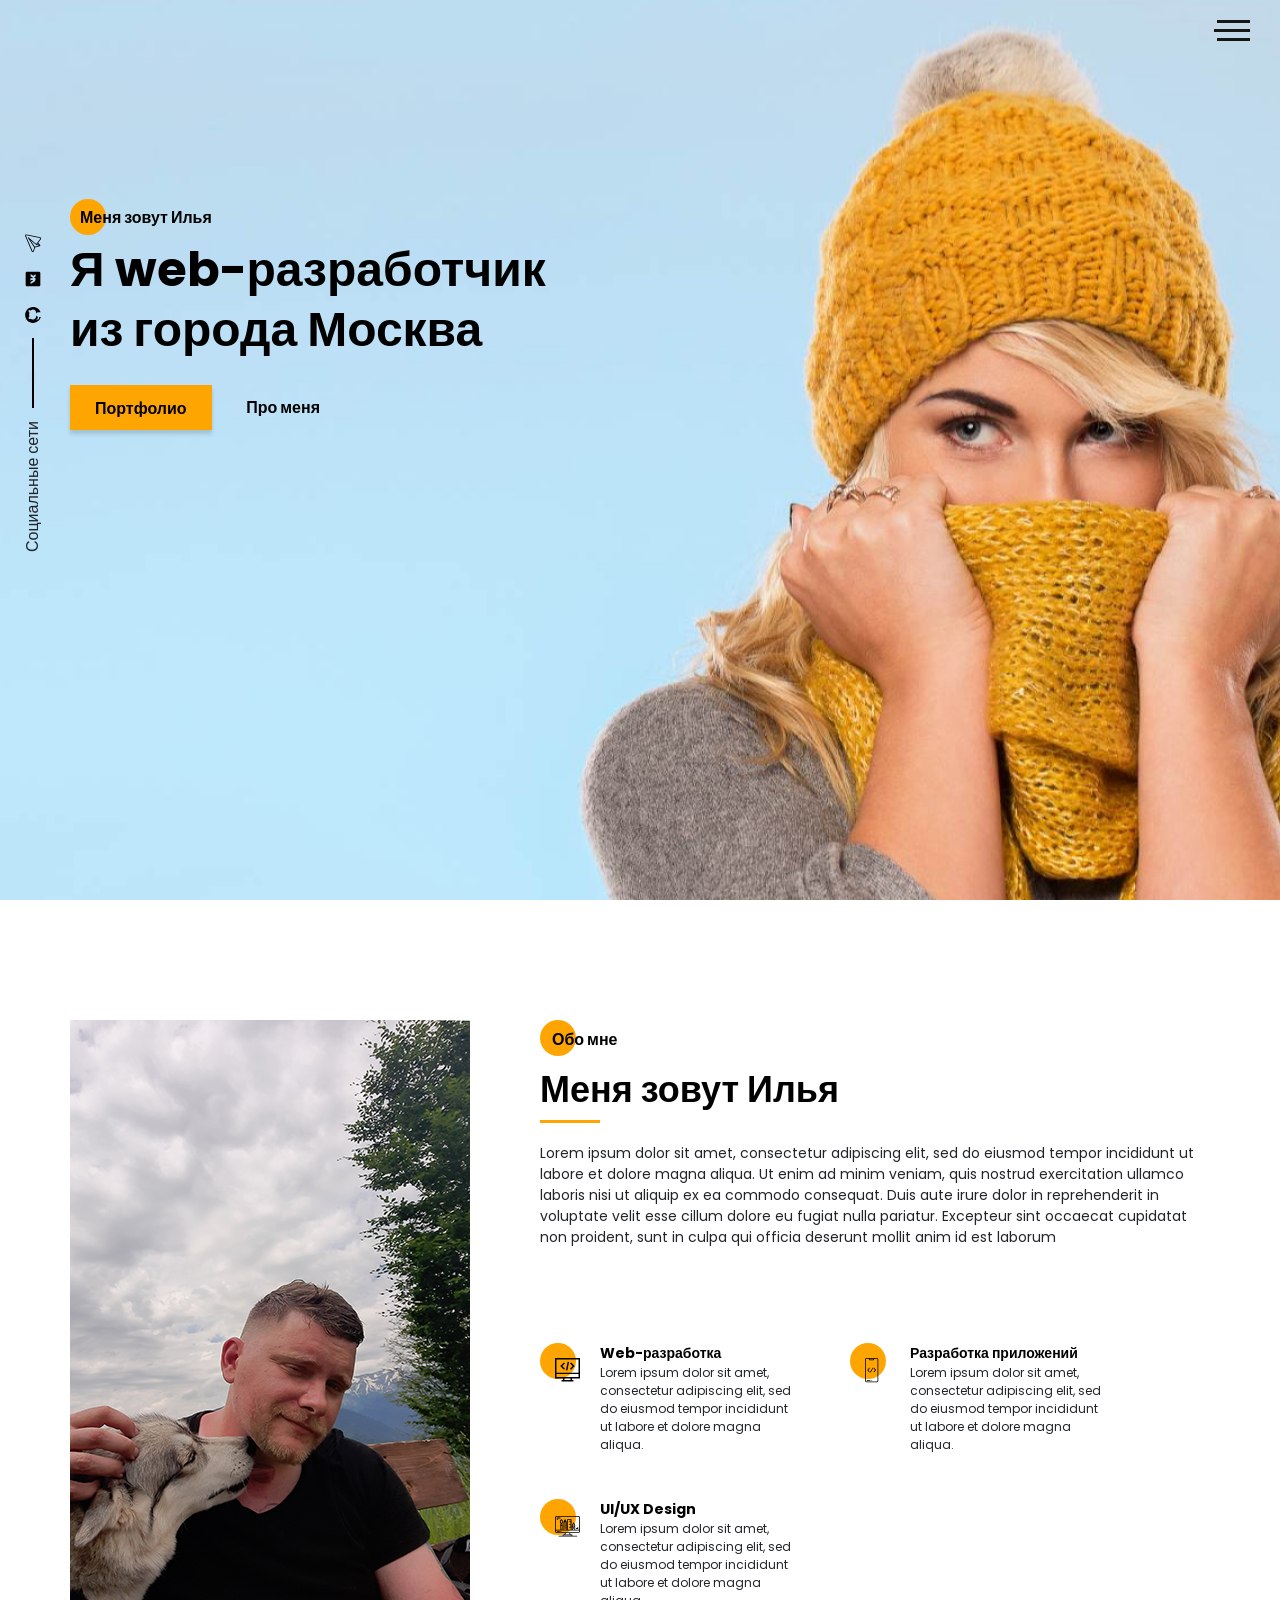
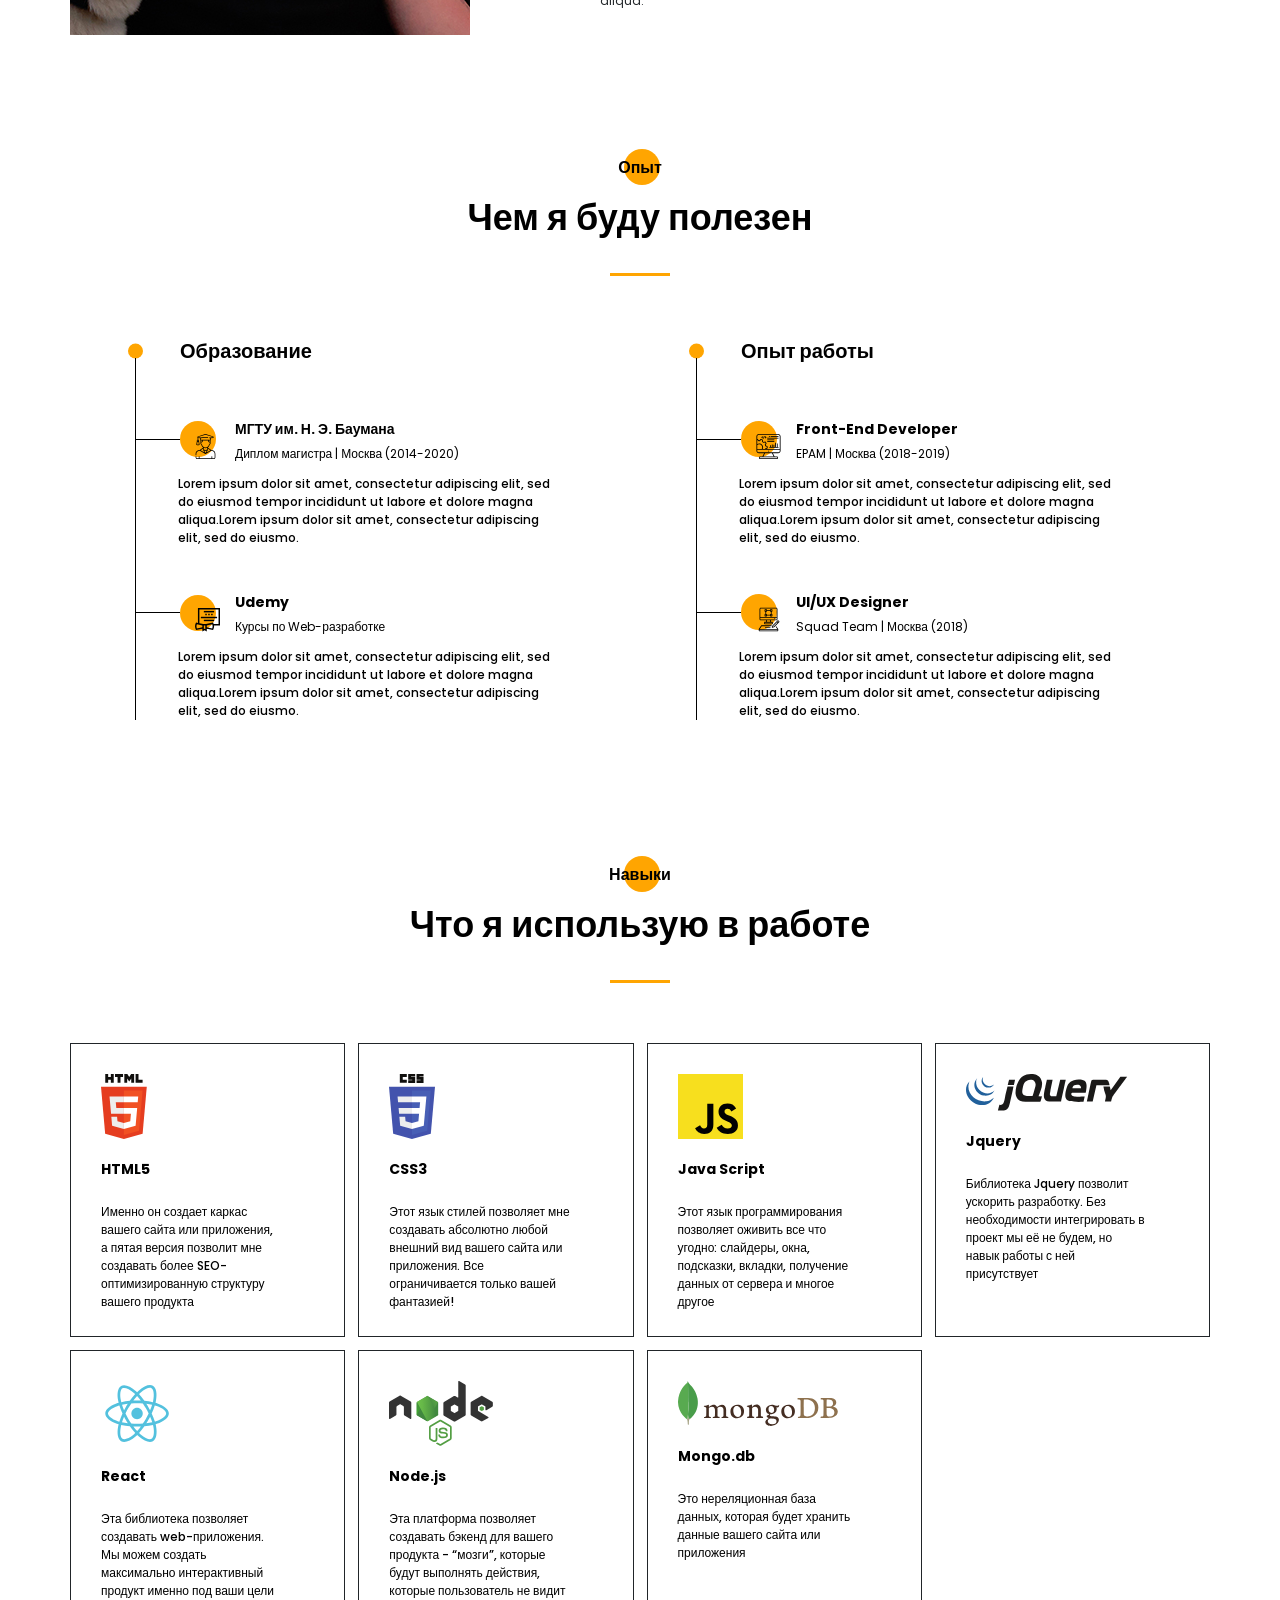
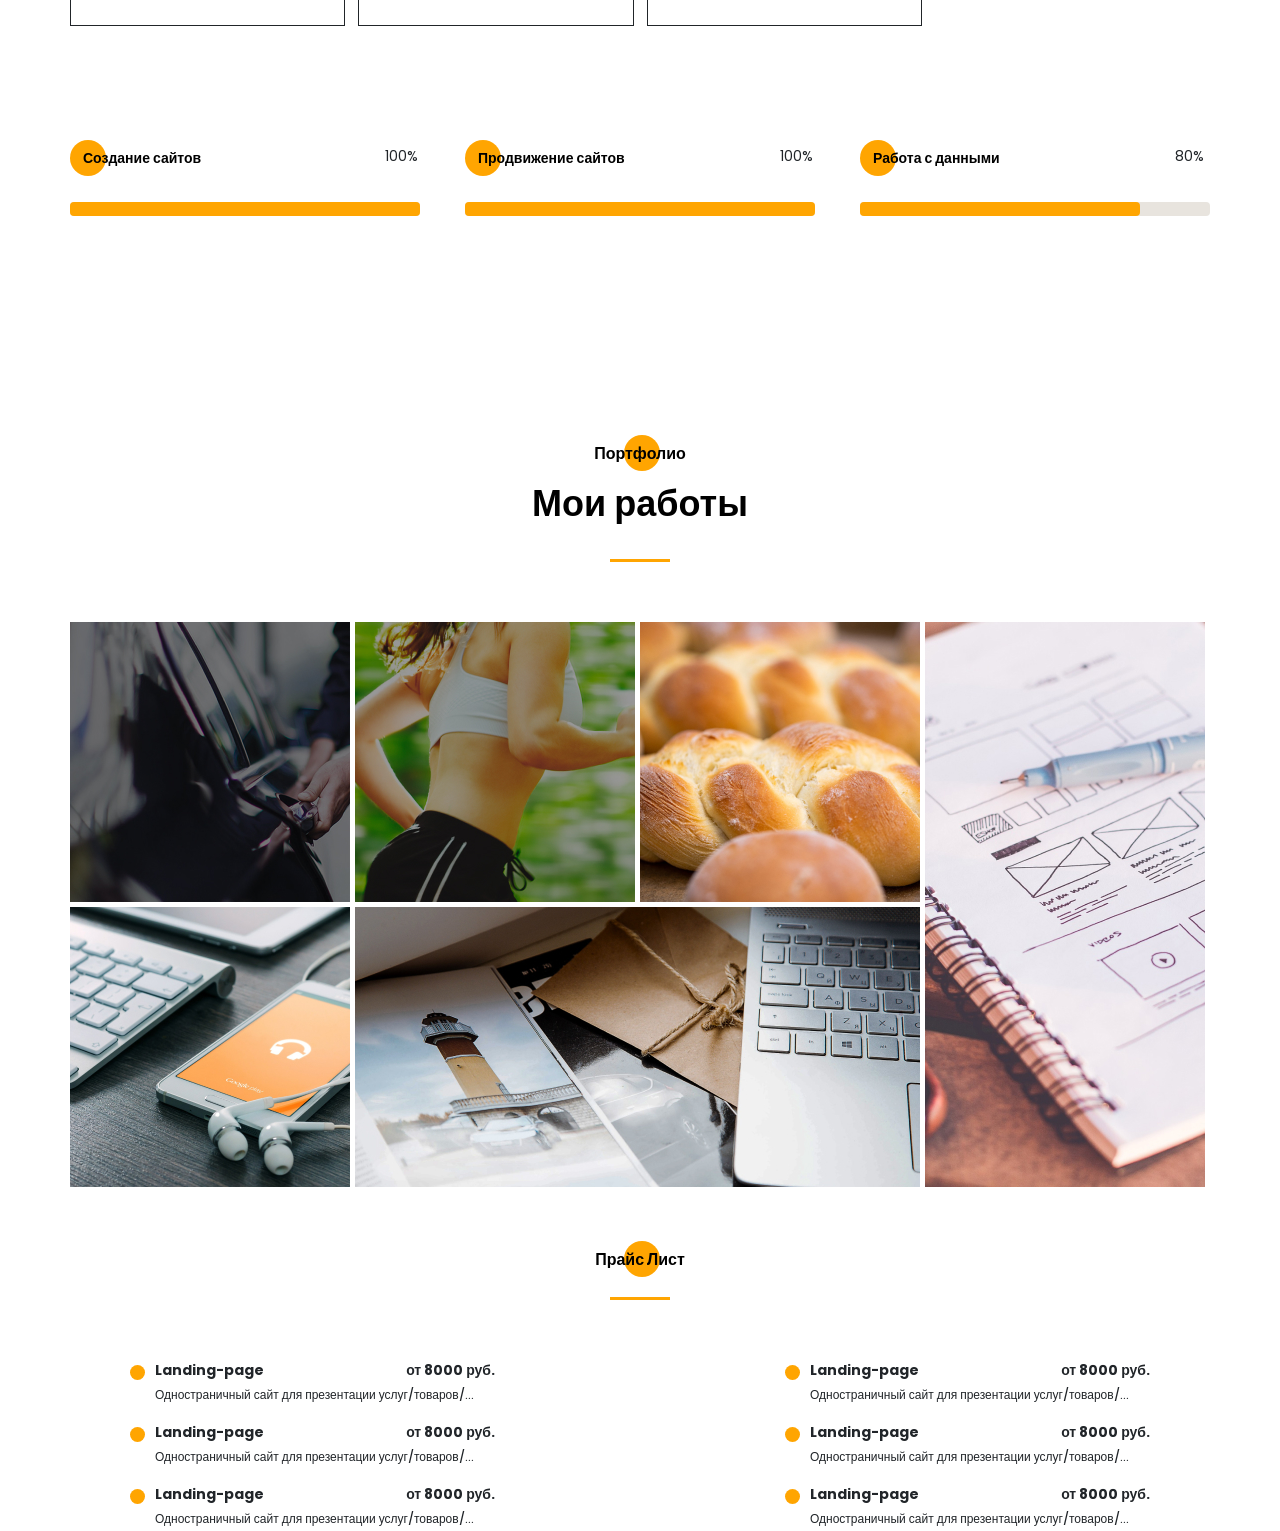
==== commit 705b4597: "Закончил адаптив на 95%" ====
--- a/src/index.html
+++ b/src/index.html
@@ -1,5 +1,5 @@
 <!DOCTYPE html>
-<html lang="ru">
+<html lang="ru" xmlns: xmlns:>
 <head>
     <meta charset="UTF-8">
     <meta name="viewport" content="width=device-width, initial-scale=1.0">
@@ -130,7 +130,9 @@
     <div class="container">
         <div class="about__wrapper">
             <div class="about__photo">
-                <img src="img/20220612_131505.jpg" alt="photo">
+                <img srcset="img/20220612_131505.jpg 300w,"
+                    sizes="(max-width: 576px) 280px,
+                            (min-width: 577px) 400px">
             </div>
             <div class="about__descr">
                 <h2 class="title title__fz16 about__title">Обо мне</h2>
@@ -358,64 +360,64 @@
     </div>
 </section>
 
-<!--<section class="portfolio">-->
-<!--    <div class="container">-->
-<!--        <h2 class="title title__fz16 portfolio_title">Портфолио</h2>-->
-<!--        <div class="title title__fz36 portfolio_subtitle">Мои работы</div>-->
-<!--        <div class="works__divider"></div>-->
-
-<!--        <div class="portfolio__wrapper">-->
-<!--            <a href="#" class="portfolio__item"><img src="img/works/uber.jpg" alt="uber"></a>-->
-<!--            <a href="#" class="portfolio__item"><img src="img/works/pulse.jpg" alt="pulse"></a>-->
-<!--            <a href="#" class="portfolio__item"><img src="img/works/bread.jpg" alt="bread"></a>-->
-<!--            <a href="#" class="portfolio__item vertical"><img src="img/works/plans.jpg" alt="plans"></a>-->
-<!--            <a href="#" class="portfolio__item"><img src="img/works/ipad.jpg" alt="ipad"></a>-->
-<!--            <a href="#" class="portfolio__item horizontal"><img src="img/works/mac.jpg" alt="mac"></a>-->
-<!--        </div>-->
-<!--    </div>-->
-<!--</section>-->
-
-<!--<section class="price">-->
-<!--    <div class="container">-->
-<!--        <h2 class="title title__fz16 price_title">Прайс Лист</h2>-->
-<!--        <div class="price__divider"></div>-->
-
-<!--        <div class="price__wrapper">-->
-<!--            <div class="price__item">-->
-<!--                <div class="price__type">Landing-page</div>-->
-<!--                <div class="price__count">от 8000 руб.</div>-->
-<!--                <div class="price__descr">Одностраничный сайт для презентации услуг/товаров/...</div>-->
-<!--            </div>-->
-<!--            <div class="price__item">-->
-<!--                <div class="price__type">Landing-page</div>-->
-<!--                <div class="price__count">от 8000 руб.</div>-->
-<!--                <div class="price__descr">Одностраничный сайт для презентации услуг/товаров/...</div>-->
-<!--            </div>-->
-<!--            <div class="price__item">-->
-<!--                <div class="price__type">Landing-page</div>-->
-<!--                <div class="price__count">от 8000 руб.</div>-->
-<!--                <div class="price__descr">Одностраничный сайт для презентации услуг/товаров/...</div>-->
-<!--            </div>-->
-<!--            <div class="price__item">-->
-<!--                <div class="price__type">Landing-page</div>-->
-<!--                <div class="price__count">от 8000 руб.</div>-->
-<!--                <div class="price__descr">Одностраничный сайт для презентации услуг/товаров/...</div>-->
-<!--            </div>-->
-<!--            <div class="price__item">-->
-<!--                <div class="price__type">Landing-page</div>-->
-<!--                <div class="price__count">от 8000 руб.</div>-->
-<!--                <div class="price__descr">Одностраничный сайт для презентации услуг/товаров/...</div>-->
-<!--            </div>-->
-<!--            <div class="price__item">-->
-<!--                <div class="price__type">Landing-page</div>-->
-<!--                <div class="price__count">от 8000 руб.</div>-->
-<!--                <div class="price__descr">Одностраничный сайт для презентации услуг/товаров/...</div>-->
-<!--            </div>-->
-
-<!--        </div>-->
-
-<!--    </div>-->
-<!--</section>-->
+<section class="portfolio">
+    <div class="container">
+        <h2 class="title title__fz16 portfolio_title">Портфолио</h2>
+        <div class="title title__fz36 portfolio_subtitle">Мои работы</div>
+        <div class="works__divider"></div>
+
+        <div class="portfolio__wrapper">
+            <a href="#" class="portfolio__item"><img src="img/works/uber.jpg" alt="uber"></a>
+            <a href="#" class="portfolio__item"><img src="img/works/pulse.jpg" alt="pulse"></a>
+            <a href="#" class="portfolio__item"><img src="img/works/bread.jpg" alt="bread"></a>
+            <a href="#" class="portfolio__item vertical"><img src="img/works/plans.jpg" alt="plans"></a>
+            <a href="#" class="portfolio__item"><img src="img/works/ipad.jpg" alt="ipad"></a>
+            <a href="#" class="portfolio__item horizontal"><img src="img/works/mac.jpg" alt="mac"></a>
+        </div>
+    </div>
+</section>
+
+<section class="price">
+    <div class="container">
+        <h2 class="title title__fz16 price_title">Прайс Лист</h2>
+        <div class="price__divider"></div>
+
+        <div class="price__wrapper">
+            <div class="price__item">
+                <div class="price__type">Landing-page</div>
+                <div class="price__count">от 8000 руб.</div>
+                <div class="price__descr">Одностраничный сайт для презентации услуг/товаров/...</div>
+            </div>
+            <div class="price__item">
+                <div class="price__type">Landing-page</div>
+                <div class="price__count">от 8000 руб.</div>
+                <div class="price__descr">Одностраничный сайт для презентации услуг/товаров/...</div>
+            </div>
+            <div class="price__item">
+                <div class="price__type">Landing-page</div>
+                <div class="price__count">от 8000 руб.</div>
+                <div class="price__descr">Одностраничный сайт для презентации услуг/товаров/...</div>
+            </div>
+            <div class="price__item">
+                <div class="price__type">Landing-page</div>
+                <div class="price__count">от 8000 руб.</div>
+                <div class="price__descr">Одностраничный сайт для презентации услуг/товаров/...</div>
+            </div>
+            <div class="price__item">
+                <div class="price__type">Landing-page</div>
+                <div class="price__count">от 8000 руб.</div>
+                <div class="price__descr">Одностраничный сайт для презентации услуг/товаров/...</div>
+            </div>
+            <div class="price__item">
+                <div class="price__type">Landing-page</div>
+                <div class="price__count">от 8000 руб.</div>
+                <div class="price__descr">Одностраничный сайт для презентации услуг/товаров/...</div>
+            </div>
+
+        </div>
+
+    </div>
+</section>
 
 <!--<section class="contacts">-->
 <!--    <div class="container">-->
--- a/src/sass/stile.min.css
+++ b/src/sass/stile.min.css
@@ -5,4 +5,4 @@
  * Licensed under MIT (https://github.com/twbs/bootstrap/blob/master/LICENSE)
  * Forked from Normalize.css, licensed MIT (https://github.com/necolas/normalize.css/blob/master/LICENSE.md)
  */
-@import url(https://fonts.googleapis.com/css2?family=Poppins:wght@500;700&display=swap);*,::after,::before{box-sizing:border-box}html{font-family:sans-serif;line-height:1.15;-webkit-text-size-adjust:100%;-webkit-tap-highlight-color:transparent}article,aside,figcaption,figure,footer,header,hgroup,main,nav,section{display:block}body{margin:0;font-family:-apple-system,BlinkMacSystemFont,"Segoe UI",Roboto,"Helvetica Neue",Arial,"Noto Sans",sans-serif,"Apple Color Emoji","Segoe UI Emoji","Segoe UI Symbol","Noto Color Emoji";font-size:1rem;font-weight:400;line-height:1.5;color:#212529;text-align:left;background-color:#fff}[tabindex="-1"]:focus{outline:0!important}hr{box-sizing:content-box;height:0;overflow:visible}dl,h1,h2,h3,h4,h5,h6,ol,p,ul{margin-top:0;margin-bottom:.5rem}dl,ol,p,ul{margin-bottom:1rem}abbr[data-original-title],abbr[title]{-webkit-text-decoration:underline dotted;text-decoration:underline dotted;cursor:help;border-bottom:0;-webkit-text-decoration-skip-ink:none;text-decoration-skip-ink:none}address{margin-bottom:1rem;font-style:normal;line-height:inherit}.resume__item-head h4,ol ol,ol ul,ul ol,ul ul{margin-bottom:0}dt{font-weight:700}dd{margin-bottom:.5rem;margin-left:0}blockquote,figure{margin:0 0 1rem}b,strong{font-weight:bolder}small{font-size:80%}sub,sup{position:relative;font-size:75%;line-height:0;vertical-align:baseline}sub{bottom:-.25em}sup{top:-.5em}a{color:#007bff;text-decoration:none;background-color:transparent}a:hover{color:#0056b3;text-decoration:underline}a:not([href]):not([tabindex]){color:inherit;text-decoration:none}a:not([href]):not([tabindex]):focus,a:not([href]):not([tabindex]):hover{color:inherit;text-decoration:none}a:not([href]):not([tabindex]):focus{outline:0}code,kbd,pre,samp{font-family:SFMono-Regular,Menlo,Monaco,Consolas,"Liberation Mono","Courier New",monospace;font-size:1em}pre{margin-top:0;margin-bottom:1rem;overflow:auto}img,svg{vertical-align:middle}img{border-style:none}svg{overflow:hidden}table{border-collapse:collapse}caption{padding-top:.75rem;padding-bottom:.75rem;color:#6c757d;text-align:left;caption-side:bottom}th{text-align:inherit}label{display:inline-block;margin-bottom:.5rem}button{border-radius:0}button:focus{outline:1px dotted;outline:5px auto -webkit-focus-ring-color}button,input,optgroup,select,textarea{margin:0;font-family:inherit;font-size:inherit;line-height:inherit}button,input{overflow:visible}button,select{text-transform:none}select{word-wrap:normal}[type=button],[type=reset],[type=submit],button{-webkit-appearance:button}[type=button]:not(:disabled),[type=reset]:not(:disabled),[type=submit]:not(:disabled),button:not(:disabled){cursor:pointer}[type=button]::-moz-focus-inner,[type=reset]::-moz-focus-inner,[type=submit]::-moz-focus-inner,button::-moz-focus-inner{padding:0;border-style:none}input[type=checkbox],input[type=radio]{box-sizing:border-box;padding:0}input[type=date],input[type=datetime-local],input[type=month],input[type=time]{-webkit-appearance:listbox}textarea{overflow:auto;resize:vertical}fieldset{min-width:0;padding:0;margin:0;border:0}legend{display:block;width:100%;max-width:100%;padding:0;margin-bottom:.5rem;font-size:1.5rem;line-height:inherit;color:inherit;white-space:normal}progress{vertical-align:baseline}[type=number]::-webkit-inner-spin-button,[type=number]::-webkit-outer-spin-button{height:auto}[type=search]{outline-offset:-2px;-webkit-appearance:none}[type=search]::-webkit-search-decoration{-webkit-appearance:none}::-webkit-file-upload-button{font:inherit;-webkit-appearance:button}output{display:inline-block}summary{display:list-item;cursor:pointer}template{display:none}[hidden]{display:none!important}.promo{min-height:100vh;position:relative;background:url(../img/main_bg.jpg)no-repeat 50%/cover;padding-top:205px}.promo__title{width:535px;margin-top:10px}.promo_subtitle{position:relative;padding-left:10px;z-index:2}.menu__link:before,.promo_subtitle:before{content:"";position:absolute;border-radius:100%}.promo_subtitle:before{width:36px;height:36px;background:#ffa501;z-index:-1;top:-25%;left:0}.promo__btns{margin-top:25px;display:flex;align-items:center;justify-content:space-between;width:250px}.promo__link,.title{color:#000;font-weight:700}.promo__link:hover{color:#000;text-decoration:none}.title{line-height:60px}.title__fz14{font-size:14px;line-height:normal}.title__fz16,.title__fz20{font-size:16px;line-height:normal}.title__fz20{font-size:20px}.title__fz48{font-size:48px}.title__fz36{font-size:36px}.btn{height:45px;background:#ffa501;box-shadow:0 4px 4px 0 rgba(0,0,0,.15);padding:12px 25px}.sidepanel{position:fixed;top:230px;left:20px;display:flex;flex-direction:column;justify-content:space-between;height:340px;z-index:3;align-items:center}.sidepanel__divider{width:2px;height:70px;background-color:#000}.sidepanel__text{height:150px;width:25px}.sidepanel__text span{transform:rotate(-90deg) translate(-30%,-260%);display:block;width:150px}.social{width:20px;height:20px}.hamburger{position:absolute;top:20px;right:30px;height:21px;display:flex;flex-direction:column;justify-content:space-between;align-items:flex-end;cursor:pointer}.hamburger span{display:block;width:33px;height:3px;background-color:#151812}.hamburger span.long{width:36px}.menu,.menu__block{transition:all .6s;z-index:10}.menu{position:fixed;top:0;left:-100%;width:100%;height:100vh;visibility:hidden;opacity:0}.menu.active{left:0;visibility:visible;opacity:1}.menu__block{position:relative;width:345px;padding-top:140px;padding-left:40px;background-color:#ffa501;height:100%}.menu__close{position:absolute;top:24px;right:25px;cursor:pointer}.menu__list{list-style-type:none;padding-left:35px}.menu__link{position:relative;margin-bottom:15px;font-size:24px;font-weight:700;line-height:normal;color:#fff}.menu__link:before{left:-35px;top:10px;width:15px;height:15px;border:1px solid #000;transition:all .7s}.menu__link:hover:before{background-color:#fff}.menu__link a{color:#fff}.menu__social{position:absolute;width:90px;display:flex;justify-content:space-between;align-items:center;bottom:50px;left:50%;transform:translateX(-50%)}.menu_overlay{position:fixed;width:100%;top:0;left:0;height:100%;background-color:#fff;opacity:.75}.about{padding-top:120px}.about__wrapper{display:grid;grid-template-columns:400px 670px;grid-template-rows:minmax(245px,auto) minmax(255px,auto);grid-auto-rows:minmax(245px,auto);column-gap:70px;row-gap:40px}.about__photo{grid-row:1/3}.about__photo img{width:100%;height:100%;object-fit:cover}.about__descr{padding-top:6px}.about__descr .divider{margin-top:0}.about__title{position:relative;padding:1px 0 0 12px}.about__skill-circle:before,.about__title:before{content:"";width:36px;height:36px;background:#ffa501;position:absolute;border-radius:100%;z-index:-1;left:0}.about__title:before{top:-25%}.about__text{font-size:14px;line-height:normal;margin-top:20px}.about__skills{display:grid;grid-template:repeat(2,minmax(115px,auto))/repeat(2,260px);grid-auto-rows:1fr;column-gap:50px;row-gap:20px}.about__skill-item{display:grid;grid-template-columns:40px 200px;column-gap:20px}.about__skill-circle{position:relative;padding:15px 0 0 15px}.about__skill-circle:before{top:0}.about__skill-text{font-size:12px;line-height:normal}.resume{margin-top:120px}.resume_title{position:relative}.resume__column-title:before,.resume_title:before{content:"";position:absolute;border-radius:100%;z-index:-1}.resume_title:before{width:36px;height:36px;background:#ffa501;top:-6px;left:47%;transform:translateX(50%)}.resume__subtitle,.resume_title{text-align:center}.portfolio .divider,.resume .divider{margin:25px auto 0}.resume__wrapper{display:grid;padding:60px 65px 0;grid-template-columns:repeat(2,425px);column-gap:136px}.resume__column-title{position:relative;padding-left:45px}.resume__column-title:before{width:15px;height:15px;background-color:#ffa501;left:-7px;top:50%;transform:translatey(-50%)}.resume ul{list-style-type:none}.resume ul li,.resume__item{position:relative}.resume ul li:after,.resume__item:before{position:absolute;content:"";background:#000}.resume ul li:after{width:1px;height:calc(100% + 16px);top:-16px;left:0}.resume__item:before{height:1px;width:45px;top:65px}.resume__item-head{position:relative;padding:45px 0 0 100px}.resume__item-body{padding:12px 0 0 43px;color:#000;font-size:12px;font-style:normal;font-weight:500;line-height:normal}.resume__item-icon{position:absolute;left:60px;top:60px}.resume__item-icon:before{left:-15px;top:-50%}.resume__item-location{color:#000;font-size:12px;line-height:normal;margin-top:5px}.works{padding-top:126px}.works__divider{margin:25px auto 0;width:60px;height:3px;background-color:#ffa501}.works__wrapper{display:grid;grid-template-columns:repeat(4,minmax(270px,auto));column-gap:13px;margin-top:60px;row-gap:13px}.works__skills{border:1px solid}.works__item_img{padding:30px 0 20px 30px}.works h4,.works__text{padding:0 0 15px 30px;color:#000;font-size:14px;font-style:normal;font-weight:700;line-height:normal}.works__text{display:block;width:211px;font-size:12px;font-weight:500;padding:0 0 25px 30px}.works__ratings{margin-top:120px;display:grid;grid-template:repeat(2,minmax(70px,auto))/repeat(3,350px);column-gap:45px;row-gap:35px}.works__ratings_item{display:grid;grid-template:minmax(21px,auto) 14px/200px 35px;justify-content:space-between;align-content:space-between}.works__ratings_title{position:relative;padding:2px 0 0 13px}.portfolio_title:before,.resume__item-icon:before,.works__ratings_title:before{content:"";width:36px;height:36px;background:#ffa501;position:absolute;border-radius:100%;z-index:-1}.works__ratings_title:before{top:-25%;left:0}.works__ratings_counter{font-size:14px;line-height:21px}.works__ratings_line{width:350px;height:14px;background-color:#e8e4de;border-radius:4px;grid-column:1/3}.works__ratings_line span{display:block;height:100%;background-color:#ffa501;border-radius:4px}.portfolio{padding-top:120px}.portfolio_title{position:relative}.portfolio_title:before,.price_title:before{top:-6px;left:47%;transform:translateX(50%)}.portfolio_subtitle,.portfolio_title{text-align:center}.portfolio__wrapper{margin-top:60px;display:grid;grid-template:repeat(2,280px)/repeat(4,280px);grid-auto-rows:280px;gap:5px}.portfolio__wrapper .vertical{grid-row:1/3;grid-column:4/5}.portfolio__wrapper .horizontal{grid-row:2/3;grid-column:2/4}.contacts__photo img,.contacts__social svg,.portfolio__item img{width:100%}.portfolio__item img:hover{transform:scale(1.05);transition:all .6s}.price{margin-top:60px}.price_title{text-align:center;position:relative}.price_title:before{width:36px;height:36px;background:#ffa501;z-index:-1}.price .divider,.price__divider{margin:25px auto 0}.price__divider{width:60px;height:3px;background-color:#ffa501}.price__wrapper{margin-top:60px;padding:0 60px;display:grid;grid-template:repeat(3,minmax(45px,auto))/repeat(2,365px);grid-auto-rows:auto;row-gap:15px;justify-content:space-between}.price__item{position:relative;display:grid;grid-template:repeat(2,minmax(21px,auto))/repeat(2,auto);row-gap:5px;padding-left:25px}.contacts__title:before,.price__item:before,.price_title:before{content:"";position:absolute;border-radius:100%}.price__item:before{width:15px;height:15px;background-color:#ffa501;top:5px}.price__count,.price__type{font-size:14px;font-style:normal;font-weight:700;line-height:normal}.price__count{justify-self:end}.price__descr{font-size:12px;font-style:normal;font-weight:500;line-height:normal;grid-column:1/3}.contacts{padding:120px 0 90px}.contacts__wrapper{padding:0 35px 0 52px;display:grid;grid-template-columns:400px 585px;justify-content:space-between}.contacts__descr{padding-top:6px}.contacts__descr .divider{margin-top:0}.contacts__title{position:relative;padding:1px 0 0 12px}.contacts__title:before{width:36px;height:36px;background:#ffa501;z-index:-1;top:-25%;left:0}.contacts_title{margin-top:20px}.contacts__social{margin-top:20px;max-width:100px;display:flex;justify-content:space-between}.contacts__form{position:relative;margin-top:30px;display:grid;grid-template:45px 190px 45px/280px 280px;justify-content:space-between;row-gap:37px}.contacts__form label{display:block;position:absolute;top:-10px;left:12px;height:18px;padding:0 8px;background-color:#fff;font-size:12px;margin-bottom:0}.contacts__triggers{grid-column:1/3;display:grid;grid-template-columns:repeat(2,auto);column-gap:35px}.contacts__polisy{font-size:12px;line-height:14px;display:flex;align-items:center}.contacts__polisy input{margin-right:10px}.contacts__input{position:relative}.contacts__input input,.contacts__textarea textarea{width:100%;height:100%;padding:0 20px;font-size:12px;font-weight:500}.contacts__textarea{position:relative;grid-column:1/3}.contacts__textarea textarea{padding:20px;resize:none}.contacts__btn{border:0;padding:12px 26px;font-size:14px;font-weight:700}@media (max-width:1200px){.container{max-width:960px;padding:0 10px}.sidepanel{display:none}.about{padding-top:80px}.about__wrapper{grid-template-columns:400px 535px;column-gap:30px}.about__skills{grid-template:repeat(2,minmax(115px,auto))/repeat(2,250px);column-gap:25px;row-gap:0}.resume__wrapper{grid-template-columns:repeat(2,390px);column-gap:65px}.works__wrapper{grid-template-columns:repeat(3,minmax(270px,auto))}.works__ratings{grid-template:repeat(2,minmax(70px,auto))/repeat(2,350px)}}@media (max-width:992px){.container{max-width:720px;padding:0 10px}.container .title__fz36{font-size:30px}.container .about__wrapper{grid-template-columns:300px 380px;height:100%}.container .about__photo img{height:100%}.container .about__skills{grid-template-columns:350px;grid-auto-rows:minmax(115px,auto)}.container .about__skill-item{grid-template-columns:40px 320px;column-gap:20px}.container .resume{margin-top:55px}.container .resume__wrapper{grid-template-columns:repeat(2,345px);column-gap:65px;padding:10px}.container .works__wrapper{grid-template-columns:repeat(2,minmax(270px,auto))}.container .works__ratings{grid-template:repeat(2,minmax(70px,auto))/repeat(2,350px)}}@media (max-width:768px){.container{max-width:510px;padding:0 10px}.container .title__fz48{font-size:28px}.container .promo__title{width:300px;line-height:39px}.container .about{padding-top:40px}.container .about__wrapper{grid-template:480px auto auto/1fr}.container .about__photo{grid-row:unset}.container .about__skills{grid-template-columns:repeat(2,240px)}.container .about__skill-item{grid-template-columns:40px 200px;column-gap:20px}.container .resume__wrapper{padding:40px 10px;grid-template-columns:repeat(2,345px);column-gap:45px}}@media (max-width:576px){.container{width:100%;padding:0 10px}.container .title__48{font-size:26px}.container .title__36{font-size:24px}.container .hamburger{right:20px}.container .menu__block{width:250px;padding-left:20px}.container .promo{background:url(../img/main_bg.jpg)no-repeat 57%/cover}.container .promo__btns{margin-top:30px}.container .about__wrapper{grid-template:340px auto auto/1fr}.container .about__skills{grid-template-columns:1fr}.container .resume{margin-top:41px;padding:0}.container .resume__wrapper{grid-template:500px auto auto/1fr}.container .works__wrapper{grid-template-columns:repeat(1,minmax(270px,auto))}.container .works__ratings{grid-template:repeat(2,minmax(70px,auto))/repeat(1,300px)}.container .works__ratings_item{grid-template:minmax(21px,auto) 14px/200px 90px}.container .works__ratings_line{width:300px}}*{font-family:"Poppins",sans-serif;margin:0;padding:0}.divider{width:60px;height:3px;background-color:#ffa501;margin-top:25px}.container{max-width:1140px;margin:0 auto}+@import url(https://fonts.googleapis.com/css2?family=Poppins:wght@500;700&display=swap);*,::after,::before{box-sizing:border-box}html{font-family:sans-serif;line-height:1.15;-webkit-text-size-adjust:100%;-webkit-tap-highlight-color:transparent}article,aside,figcaption,figure,footer,header,hgroup,main,nav,section{display:block}body{margin:0;font-family:-apple-system,BlinkMacSystemFont,"Segoe UI",Roboto,"Helvetica Neue",Arial,"Noto Sans",sans-serif,"Apple Color Emoji","Segoe UI Emoji","Segoe UI Symbol","Noto Color Emoji";font-size:1rem;font-weight:400;line-height:1.5;color:#212529;text-align:left;background-color:#fff}[tabindex="-1"]:focus{outline:0!important}hr{box-sizing:content-box;height:0;overflow:visible}dl,h1,h2,h3,h4,h5,h6,ol,p,ul{margin-top:0;margin-bottom:.5rem}dl,ol,p,ul{margin-bottom:1rem}abbr[data-original-title],abbr[title]{-webkit-text-decoration:underline dotted;text-decoration:underline dotted;cursor:help;border-bottom:0;-webkit-text-decoration-skip-ink:none;text-decoration-skip-ink:none}address{margin-bottom:1rem;font-style:normal;line-height:inherit}.resume__item-head h4,ol ol,ol ul,ul ol,ul ul{margin-bottom:0}dt{font-weight:700}dd{margin-bottom:.5rem;margin-left:0}blockquote,figure{margin:0 0 1rem}b,strong{font-weight:bolder}small{font-size:80%}sub,sup{position:relative;font-size:75%;line-height:0;vertical-align:baseline}sub{bottom:-.25em}sup{top:-.5em}a{color:#007bff;text-decoration:none;background-color:transparent}a:hover{color:#0056b3;text-decoration:underline}a:not([href]):not([tabindex]){color:inherit;text-decoration:none}a:not([href]):not([tabindex]):focus,a:not([href]):not([tabindex]):hover{color:inherit;text-decoration:none}a:not([href]):not([tabindex]):focus{outline:0}code,kbd,pre,samp{font-family:SFMono-Regular,Menlo,Monaco,Consolas,"Liberation Mono","Courier New",monospace;font-size:1em}pre{margin-top:0;margin-bottom:1rem;overflow:auto}img,svg{vertical-align:middle}img{border-style:none}svg{overflow:hidden}table{border-collapse:collapse}caption{padding-top:.75rem;padding-bottom:.75rem;color:#6c757d;text-align:left;caption-side:bottom}th{text-align:inherit}label{display:inline-block;margin-bottom:.5rem}button{border-radius:0}button:focus{outline:1px dotted;outline:5px auto -webkit-focus-ring-color}button,input,optgroup,select,textarea{margin:0;font-family:inherit;font-size:inherit;line-height:inherit}button,input{overflow:visible}button,select{text-transform:none}select{word-wrap:normal}[type=button],[type=reset],[type=submit],button{-webkit-appearance:button}[type=button]:not(:disabled),[type=reset]:not(:disabled),[type=submit]:not(:disabled),button:not(:disabled){cursor:pointer}[type=button]::-moz-focus-inner,[type=reset]::-moz-focus-inner,[type=submit]::-moz-focus-inner,button::-moz-focus-inner{padding:0;border-style:none}input[type=checkbox],input[type=radio]{box-sizing:border-box;padding:0}input[type=date],input[type=datetime-local],input[type=month],input[type=time]{-webkit-appearance:listbox}textarea{overflow:auto;resize:vertical}fieldset{min-width:0;padding:0;margin:0;border:0}legend{display:block;width:100%;max-width:100%;padding:0;margin-bottom:.5rem;font-size:1.5rem;line-height:inherit;color:inherit;white-space:normal}progress{vertical-align:baseline}[type=number]::-webkit-inner-spin-button,[type=number]::-webkit-outer-spin-button{height:auto}[type=search]{outline-offset:-2px;-webkit-appearance:none}[type=search]::-webkit-search-decoration{-webkit-appearance:none}::-webkit-file-upload-button{font:inherit;-webkit-appearance:button}output{display:inline-block}summary{display:list-item;cursor:pointer}template{display:none}[hidden]{display:none!important}.promo{min-height:100vh;position:relative;background:url(../img/main_bg.jpg)no-repeat 50%/cover;padding-top:205px}.promo__title{width:535px;margin-top:10px}.promo_subtitle{position:relative;padding-left:10px;z-index:2}.menu__link:before,.promo_subtitle:before{content:"";position:absolute;border-radius:100%}.promo_subtitle:before{width:36px;height:36px;background:#ffa501;z-index:-1;top:-25%;left:0}.promo__btns{margin-top:25px;display:flex;align-items:center;justify-content:space-between;width:250px}.promo__link,.title{color:#000;font-weight:700}.promo__link:hover{color:#000;text-decoration:none}.title{line-height:60px}.title__fz14{font-size:14px;line-height:normal}.title__fz16,.title__fz20{font-size:16px;line-height:normal}.title__fz20{font-size:20px}.title__fz48{font-size:48px}.title__fz36{font-size:36px}.btn{height:45px;background:#ffa501;box-shadow:0 4px 4px 0 rgba(0,0,0,.15);padding:12px 25px}.sidepanel{position:fixed;top:230px;left:20px;display:flex;flex-direction:column;justify-content:space-between;height:340px;z-index:3;align-items:center}.sidepanel__divider{width:2px;height:70px;background-color:#000}.sidepanel__text{height:150px;width:25px}.sidepanel__text span{transform:rotate(-90deg) translate(-30%,-260%);display:block;width:150px}.social{width:20px;height:20px}.hamburger{position:absolute;top:20px;right:30px;height:21px;display:flex;flex-direction:column;justify-content:space-between;align-items:flex-end;cursor:pointer}.hamburger span{display:block;width:33px;height:3px;background-color:#151812}.hamburger span.long{width:36px}.menu,.menu__block{transition:all .6s;z-index:10}.menu{position:fixed;top:0;left:-100%;width:100%;height:100vh;visibility:hidden;opacity:0}.menu.active{left:0;visibility:visible;opacity:1}.menu__block{position:relative;width:345px;padding-top:140px;padding-left:40px;background-color:#ffa501;height:100%}.menu__close{position:absolute;top:24px;right:25px;cursor:pointer}.menu__list{list-style-type:none;padding-left:35px}.menu__link{position:relative;margin-bottom:15px;font-size:24px;font-weight:700;line-height:normal;color:#fff}.menu__link:before{left:-35px;top:10px;width:15px;height:15px;border:1px solid #000;transition:all .7s}.menu__link:hover:before{background-color:#fff}.menu__link a{color:#fff}.menu__social{position:absolute;width:90px;display:flex;justify-content:space-between;align-items:center;bottom:50px;left:50%;transform:translateX(-50%)}.menu_overlay{position:fixed;width:100%;top:0;left:0;height:100%;background-color:#fff;opacity:.75}.about{padding-top:120px}.about__wrapper{display:grid;grid-template-columns:400px 670px;grid-template-rows:minmax(245px,auto) minmax(255px,auto);grid-auto-rows:minmax(245px,auto);column-gap:70px;row-gap:40px}.about__photo{grid-row:1/3}.about__photo img,.portfolio__item img{width:100%;height:100%;object-fit:cover}.about__descr{padding-top:6px}.about__descr .divider{margin-top:0}.about__title{position:relative;padding:1px 0 0 12px}.about__skill-circle:before,.about__title:before{content:"";width:36px;height:36px;background:#ffa501;position:absolute;border-radius:100%;z-index:-1;left:0}.about__title:before{top:-25%}.about__text{font-size:14px;line-height:normal;margin-top:20px}.about__skills{display:grid;grid-template:repeat(2,minmax(115px,auto))/repeat(2,260px);grid-auto-rows:1fr;column-gap:50px;row-gap:20px}.about__skill-item{display:grid;grid-template-columns:40px 200px;column-gap:20px}.about__skill-circle{position:relative;padding:15px 0 0 15px}.about__skill-circle:before{top:0}.about__skill-text{font-size:12px;line-height:normal}.resume{margin-top:120px}.resume_title{position:relative}.resume__column-title:before,.resume_title:before{content:"";position:absolute;border-radius:100%;z-index:-1}.resume_title:before{width:36px;height:36px;background:#ffa501;top:-6px;left:47%;transform:translateX(50%)}.resume__subtitle,.resume_title{text-align:center}.portfolio .divider,.resume .divider{margin:25px auto 0}.resume__wrapper{display:grid;padding:60px 65px 0;grid-template-columns:repeat(2,425px);column-gap:136px}.resume__column-title{position:relative;padding-left:45px}.resume__column-title:before{width:15px;height:15px;background-color:#ffa501;left:-7px;top:50%;transform:translatey(-50%)}.resume ul{list-style-type:none}.resume ul li,.resume__item{position:relative}.resume ul li:after,.resume__item:before{position:absolute;content:"";background:#000}.resume ul li:after{width:1px;height:calc(100% + 16px);top:-16px;left:0}.resume__item:before{height:1px;width:45px;top:65px}.resume__item-head{position:relative;padding:45px 0 0 100px}.resume__item-body{padding:12px 0 0 43px;color:#000;font-size:12px;font-style:normal;font-weight:500;line-height:normal}.resume__item-icon{position:absolute;left:60px;top:60px}.resume__item-icon:before{left:-15px;top:-50%}.resume__item-location{color:#000;font-size:12px;line-height:normal;margin-top:5px}.works{padding-top:126px}.works__divider{margin:25px auto 0;width:60px;height:3px;background-color:#ffa501}.works__wrapper{display:grid;grid-template-columns:repeat(4,minmax(270px,auto));column-gap:13px;margin-top:60px;row-gap:13px}.works__skills{border:1px solid}.works__item_img{padding:30px 0 20px 30px}.works h4,.works__text{padding:0 0 15px 30px;color:#000;font-size:14px;font-style:normal;font-weight:700;line-height:normal}.works__text{display:block;width:211px;font-size:12px;font-weight:500;padding:0 0 25px 30px}.works__ratings{margin-top:120px;display:grid;grid-template:repeat(2,minmax(70px,auto))/repeat(3,350px);column-gap:45px;row-gap:35px}.works__ratings_item{display:grid;grid-template:minmax(21px,auto) 14px/200px 35px;justify-content:space-between;align-content:space-between}.works__ratings_title{position:relative;padding:2px 0 0 13px}.portfolio_title:before,.resume__item-icon:before,.works__ratings_title:before{content:"";width:36px;height:36px;background:#ffa501;position:absolute;border-radius:100%;z-index:-1}.works__ratings_title:before{top:-25%;left:0}.works__ratings_counter{font-size:14px;line-height:21px}.works__ratings_line{width:350px;height:14px;background-color:#e8e4de;border-radius:4px;grid-column:1/3}.works__ratings_line span{display:block;height:100%;background-color:#ffa501;border-radius:4px}.portfolio{padding-top:120px}.portfolio_title{position:relative}.portfolio_title:before,.price_title:before{top:-6px;left:47%;transform:translateX(50%)}.portfolio_subtitle,.portfolio_title{text-align:center}.portfolio__wrapper{margin-top:60px;display:grid;grid-template:repeat(2,280px)/repeat(4,280px);grid-auto-rows:280px;gap:5px}.portfolio__wrapper .vertical{grid-row:1/3;grid-column:4/5}.portfolio__wrapper .horizontal{grid-row:2/3;grid-column:2/4}.portfolio__item img:hover{transform:scale(1.05);transition:all .6s}.price{margin-top:60px}.price_title{text-align:center;position:relative}.price_title:before{width:36px;height:36px;background:#ffa501;z-index:-1}.price .divider,.price__divider{margin:25px auto 0}.price__divider{width:60px;height:3px;background-color:#ffa501}.price__wrapper{margin-top:60px;padding:0 60px;display:grid;grid-template:repeat(3,minmax(45px,auto))/repeat(2,365px);grid-auto-rows:auto;row-gap:15px;justify-content:space-between}.price__item{position:relative;display:grid;grid-template:repeat(2,minmax(21px,auto))/repeat(2,auto);row-gap:5px;padding-left:25px}.contacts__title:before,.price__item:before,.price_title:before{content:"";position:absolute;border-radius:100%}.price__item:before{width:15px;height:15px;background-color:#ffa501;top:5px}.price__count,.price__type{font-size:14px;font-style:normal;font-weight:700;line-height:normal}.price__count{justify-self:end}.price__descr{font-size:12px;font-style:normal;font-weight:500;line-height:normal;grid-column:1/3}.contacts{padding:120px 0 90px}.contacts__wrapper{padding:0 35px 0 52px;display:grid;grid-template-columns:400px 585px;justify-content:space-between}.contacts__photo img,.contacts__social svg{width:100%}.contacts__descr{padding-top:6px}.contacts__descr .divider{margin-top:0}.contacts__title{position:relative;padding:1px 0 0 12px}.contacts__title:before{width:36px;height:36px;background:#ffa501;z-index:-1;top:-25%;left:0}.contacts_title{margin-top:20px}.contacts__social{margin-top:20px;max-width:100px;display:flex;justify-content:space-between}.contacts__form{position:relative;margin-top:30px;display:grid;grid-template:45px 190px 45px/280px 280px;justify-content:space-between;row-gap:37px}.contacts__form label{display:block;position:absolute;top:-10px;left:12px;height:18px;padding:0 8px;background-color:#fff;font-size:12px;margin-bottom:0}.contacts__triggers{grid-column:1/3;display:grid;grid-template-columns:repeat(2,auto);column-gap:35px}.contacts__polisy{font-size:12px;line-height:14px;display:flex;align-items:center}.contacts__polisy input{margin-right:10px}.contacts__input{position:relative}.contacts__input input,.contacts__textarea textarea{width:100%;height:100%;padding:0 20px;font-size:12px;font-weight:500}.contacts__textarea{position:relative;grid-column:1/3}.contacts__textarea textarea{padding:20px;resize:none}.contacts__btn{border:0;padding:12px 26px;font-size:14px;font-weight:700}@media (max-width:1200px){.container{max-width:960px;padding:0 10px}.sidepanel{display:none}.about{padding-top:80px}.about__wrapper{grid-template-columns:400px 535px;column-gap:30px}.about__skills{grid-template:repeat(2,minmax(115px,auto))/repeat(2,250px);column-gap:25px;row-gap:0}.resume__wrapper{grid-template-columns:repeat(2,390px);column-gap:65px}.works__wrapper{grid-template-columns:repeat(3,minmax(270px,auto))}.works__ratings{grid-template:repeat(2,minmax(70px,auto))/repeat(2,350px)}}@media (max-width:992px){.container{max-width:720px;padding:0 10px}.container .title__fz36{font-size:30px}.container .about__wrapper{grid-template-columns:300px 380px;height:100%}.container .about__photo img{height:100%}.container .about__skills{grid-template-columns:350px;grid-auto-rows:minmax(115px,auto)}.container .about__skill-item{grid-template-columns:40px 320px;column-gap:20px}.container .resume{margin-top:55px}.container .resume__wrapper{grid-template-columns:repeat(2,345px);column-gap:65px;padding:10px}.container .works__wrapper{grid-template-columns:repeat(2,minmax(270px,auto))}.container .works__ratings{grid-template:repeat(2,minmax(70px,auto))/repeat(2,350px)}.container .portfolio__wrapper{grid-template-columns:repeat(auto-fit,280px);grid-auto-rows:280px;justify-content:center}.container .portfolio__wrapper .horizontal,.container .portfolio__wrapper .vertical{grid-row:unset;grid-column:unset}.container .price__wrapper{grid-template-columns:repeat(auto-fit,350px);padding:0}}@media (max-width:768px){.container{max-width:510px;padding:0 10px}.container .title__fz48{font-size:28px}.container .promo__title{width:300px;line-height:39px}.container .about{padding-top:40px}.container .about__wrapper{grid-template:480px auto auto/1fr}.container .about__photo{grid-row:unset}.container .about__skills{grid-template-columns:repeat(2,240px)}.container .about__skill-item{grid-template-columns:40px 200px;column-gap:20px}.container .resume__wrapper{padding:40px 10px;grid-template-columns:repeat(2,345px);column-gap:45px}.container .price{padding-top:40px}}@media (max-width:576px){.container{width:100%;padding:0 10px}.container .title__48{font-size:26px}.container .title__36{font-size:24px}.container .hamburger{right:20px}.container .menu__block{width:250px;padding-left:20px}.container .promo{background:url(../img/main_bg.jpg)no-repeat 57%/cover}.container .promo__btns{margin-top:30px}.container .about__wrapper{grid-template:340px auto auto/1fr}.container .about__skills{grid-template-columns:1fr}.container .resume{margin-top:41px;padding:0}.container .resume__wrapper{grid-template:500px auto auto/1fr}.container .works__wrapper{grid-template-columns:repeat(1,minmax(270px,auto))}.container .works__ratings{grid-template:repeat(2,minmax(70px,auto))/repeat(1,300px)}.container .works__ratings_item{grid-template:minmax(21px,auto) 14px/200px 90px}.container .works__ratings_line{width:300px}.container .price__wrapper{grid-template-columns:repeat(auto-fit,286px)}}*{font-family:"Poppins",sans-serif;margin:0;padding:0}.divider{width:60px;height:3px;background-color:#ffa501;margin-top:25px}.container{max-width:1140px;margin:0 auto}
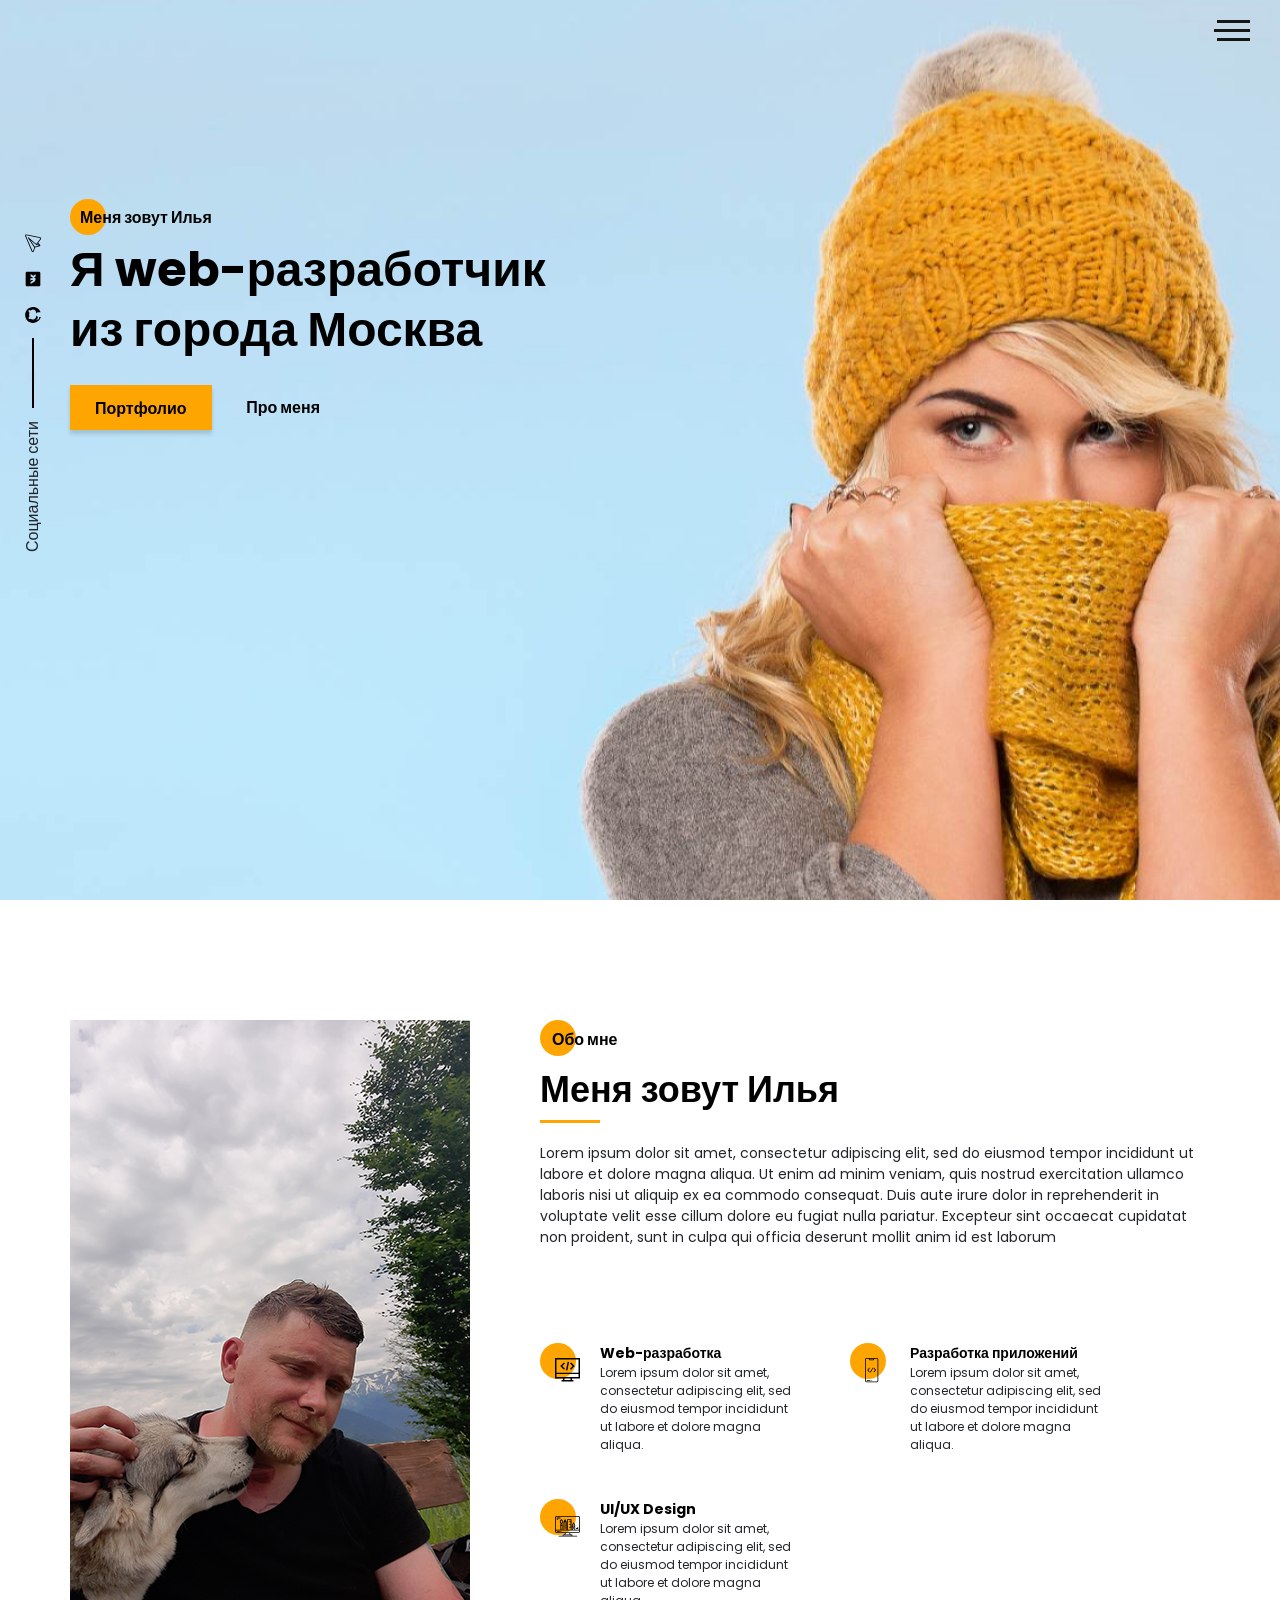
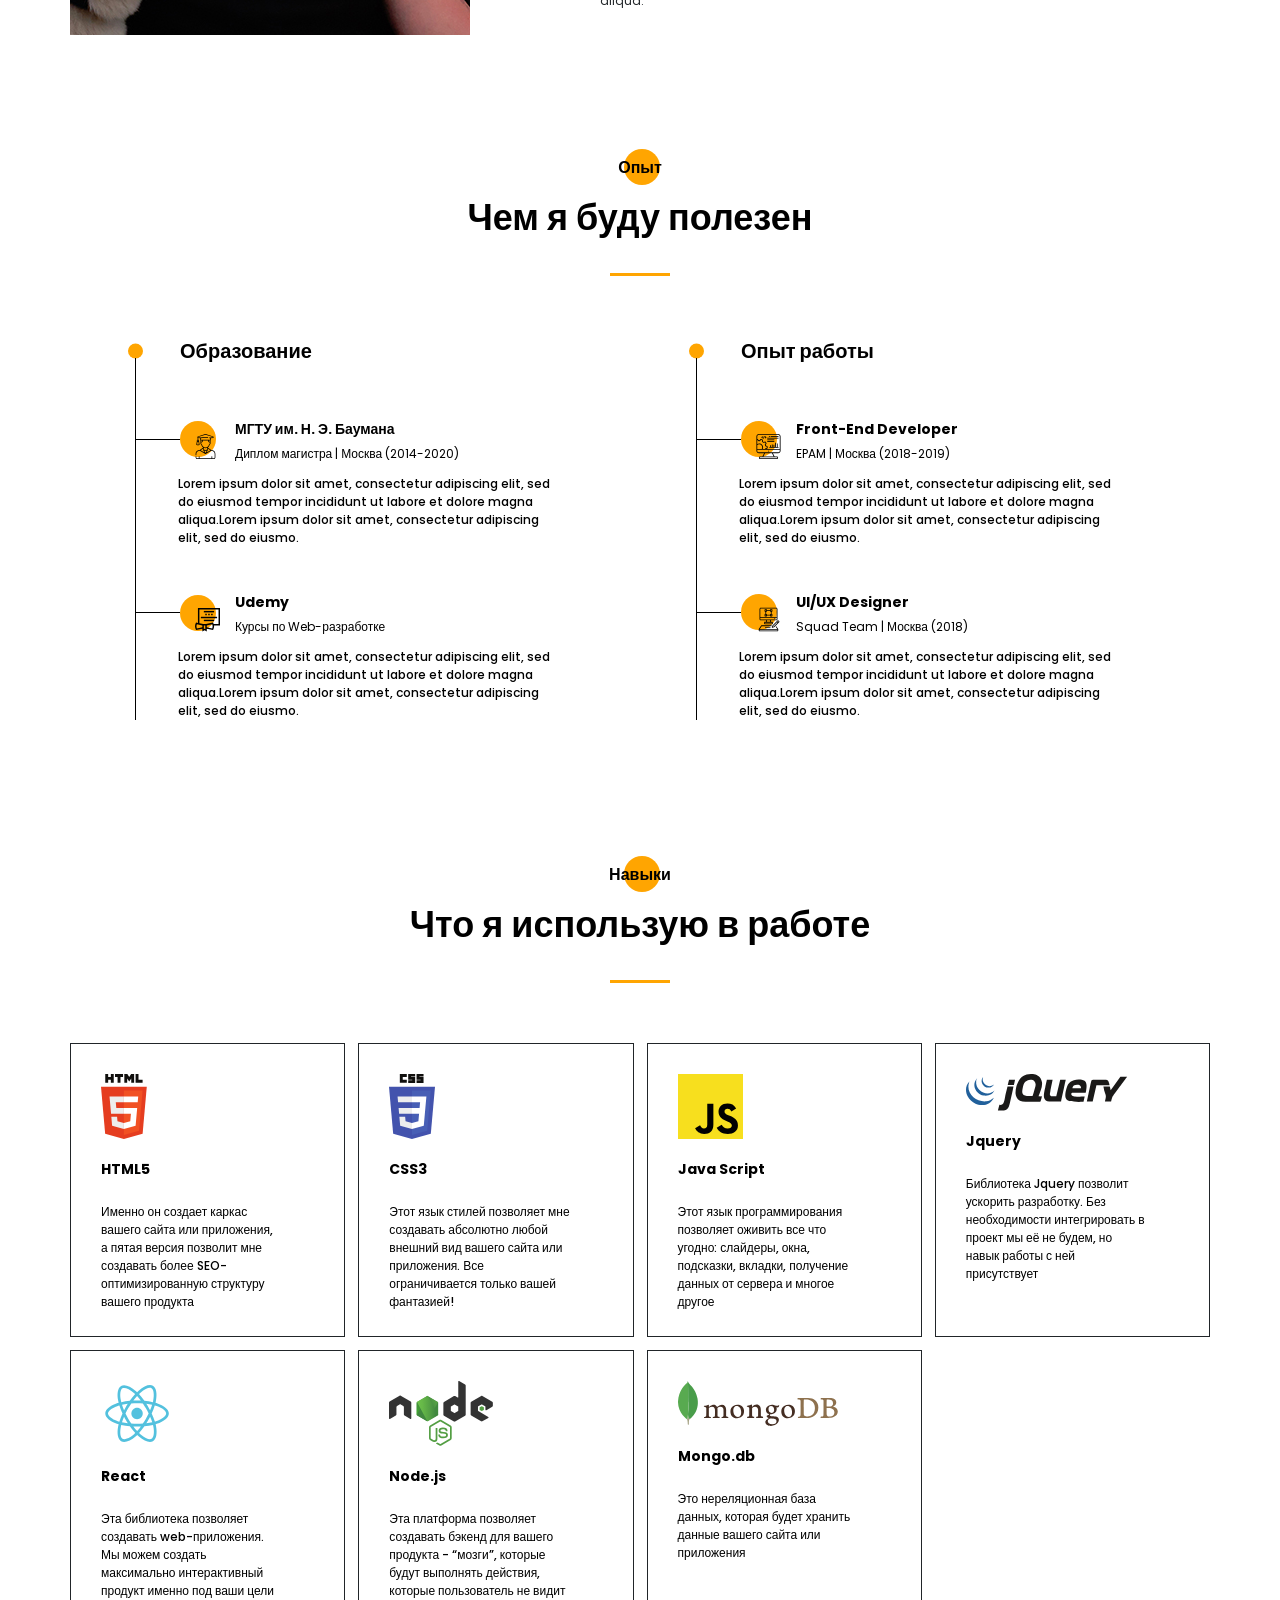
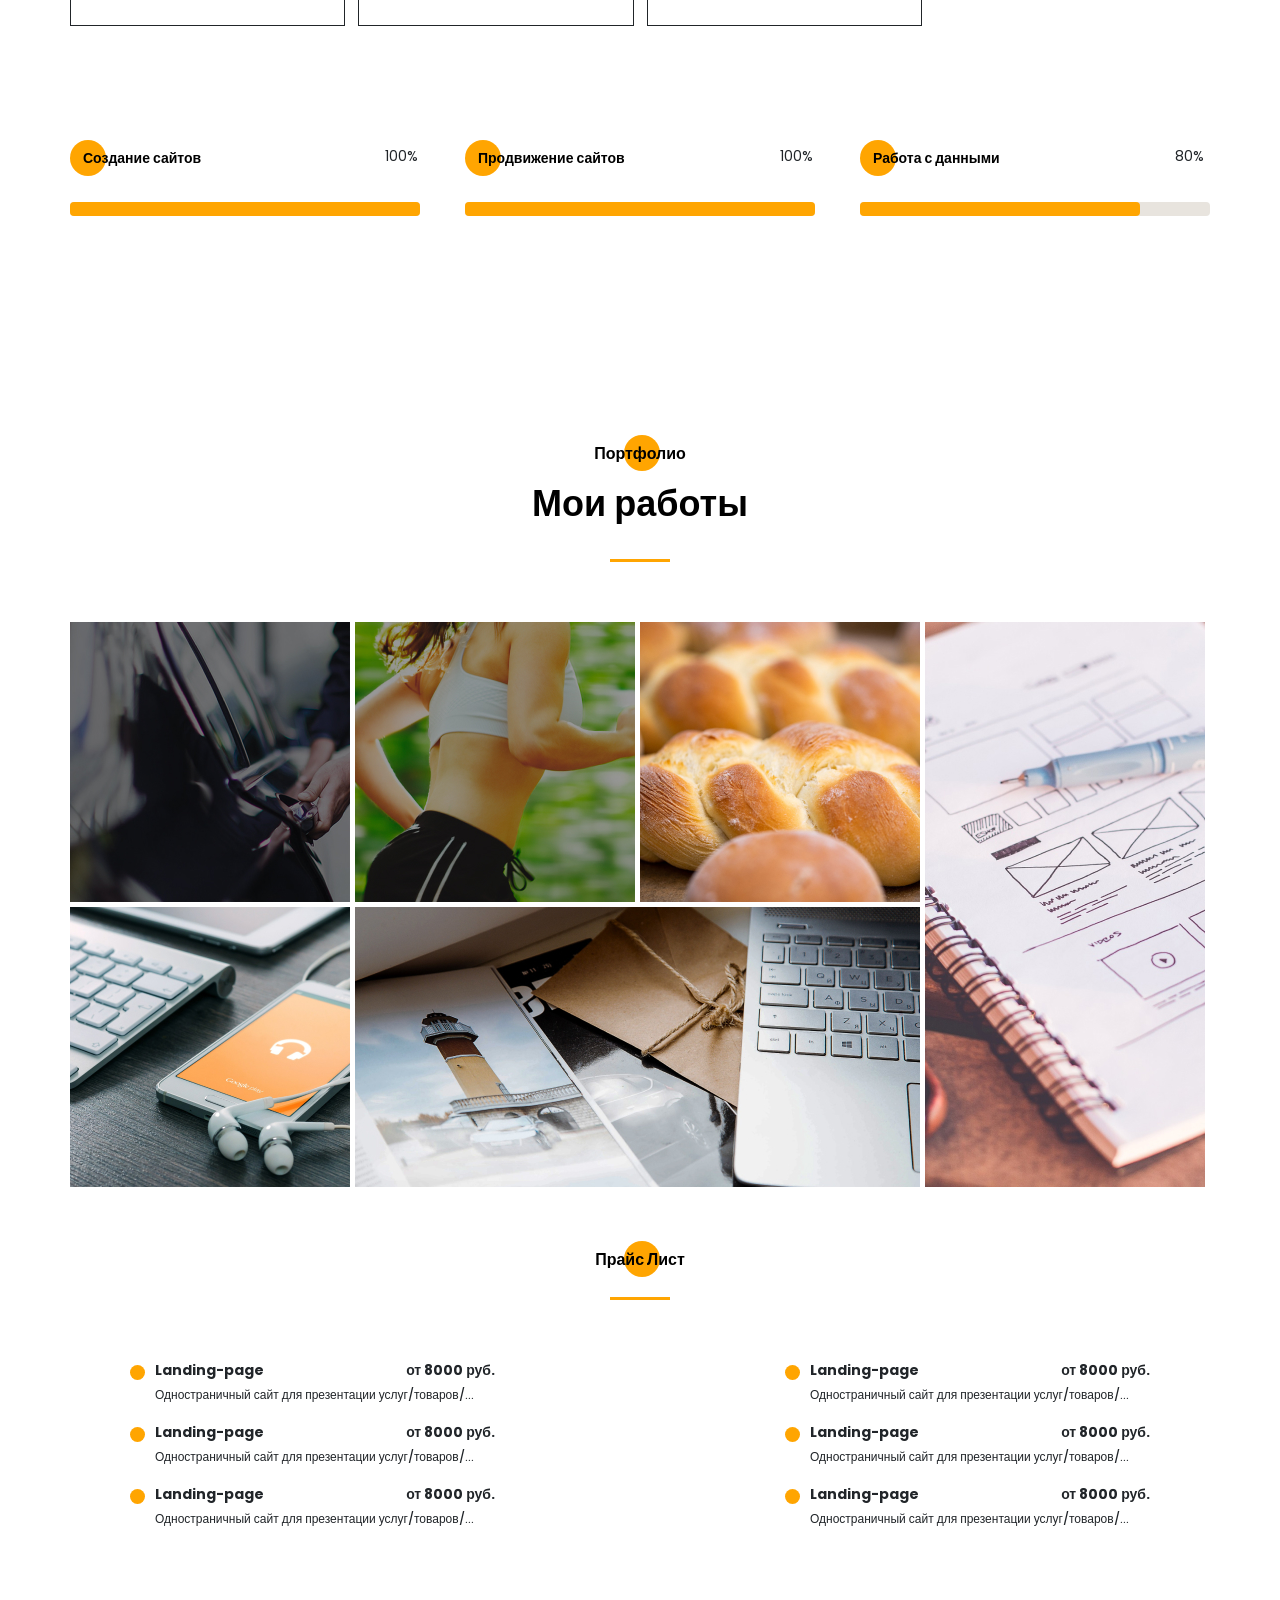
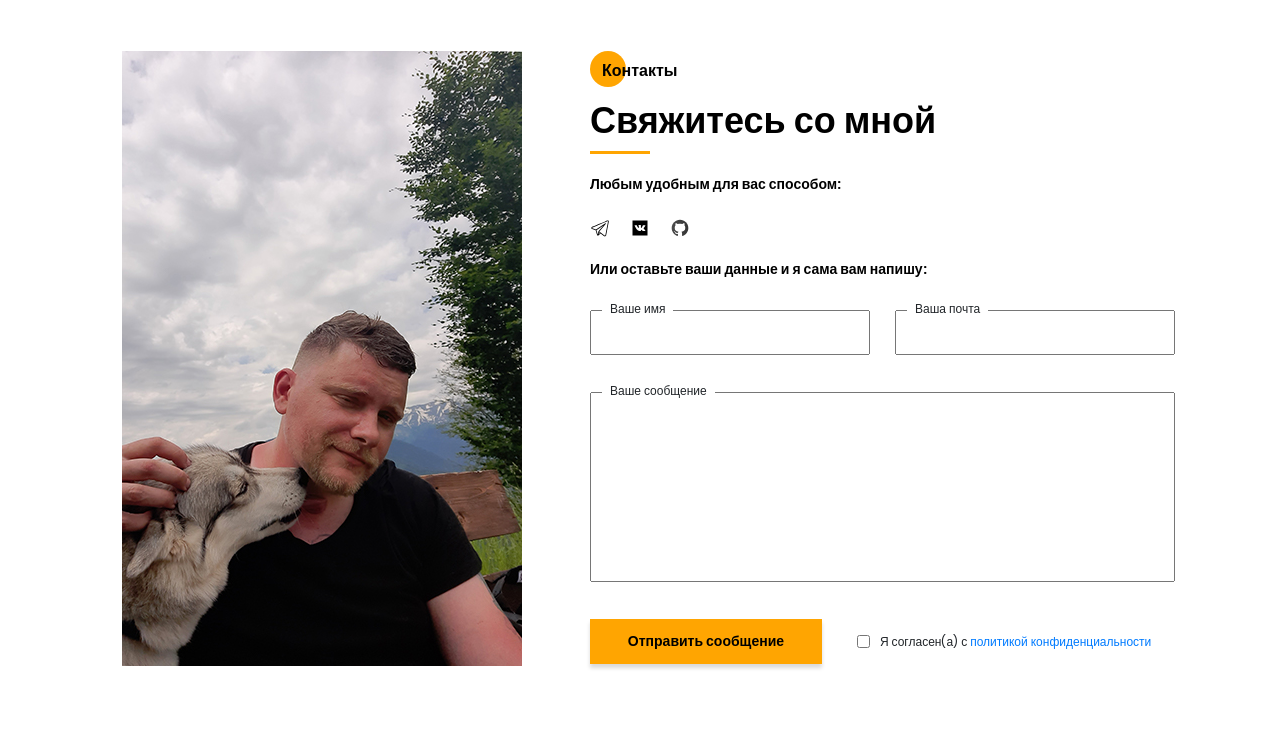
==== commit aa5077af: "Закончил адаптив портфолио" ====
--- a/src/index.html
+++ b/src/index.html
@@ -419,78 +419,78 @@
     </div>
 </section>
 
-<!--<section class="contacts">-->
-<!--    <div class="container">-->
-<!--        <div class="contacts__wrapper">-->
-<!--            <div class="contacts__photo">-->
-<!--                <img src="img/20220612_131505.jpg" alt="photo">-->
-<!--            </div>-->
-<!--            <div class="contacts__descr">-->
-<!--                <h2 class="title title__fz16 contacts__title">Контакты</h2>-->
-<!--                <div class="title title__fz36 contacts__subtitle">Свяжитесь со мной</div>-->
-<!--                <div class="divider"></div>-->
-<!--                <div class="title title__fz14 contacts_title">Любым удобным для вас способом:</div>-->
-<!--                <div class="contacts__social">-->
-<!--                    <a href="">-->
-<!--                        <svg xmlns="http://www.w3.org/2000/svg" x="0px" y="0px" width="20" height="20"-->
-<!--                             viewBox="0 0 50 50">-->
-<!--                            <path d="M 44.376953 5.9863281 C 43.889905 6.0076957 43.415817 6.1432497 42.988281 6.3144531 C 42.565113 6.4845113 40.128883 7.5243408 36.53125 9.0625 C 32.933617 10.600659 28.256963 12.603668 23.621094 14.589844 C 14.349356 18.562196 5.2382813 22.470703 5.2382812 22.470703 L 5.3046875 22.445312 C 5.3046875 22.445312 4.7547875 22.629122 4.1972656 23.017578 C 3.9185047 23.211806 3.6186028 23.462555 3.3730469 23.828125 C 3.127491 24.193695 2.9479735 24.711788 3.015625 25.259766 C 3.2532479 27.184511 5.2480469 27.730469 5.2480469 27.730469 L 5.2558594 27.734375 L 14.158203 30.78125 C 14.385177 31.538434 16.858319 39.792923 17.402344 41.541016 C 17.702797 42.507484 17.984013 43.064995 18.277344 43.445312 C 18.424133 43.635633 18.577962 43.782915 18.748047 43.890625 C 18.815627 43.933415 18.8867 43.965525 18.957031 43.994141 C 18.958531 43.994806 18.959437 43.99348 18.960938 43.994141 C 18.969579 43.997952 18.977708 43.998295 18.986328 44.001953 L 18.962891 43.996094 C 18.979231 44.002694 18.995359 44.013801 19.011719 44.019531 C 19.043456 44.030655 19.062905 44.030268 19.103516 44.039062 C 20.123059 44.395042 20.966797 43.734375 20.966797 43.734375 L 21.001953 43.707031 L 26.470703 38.634766 L 35.345703 45.554688 L 35.457031 45.605469 C 37.010484 46.295216 38.415349 45.910403 39.193359 45.277344 C 39.97137 44.644284 40.277344 43.828125 40.277344 43.828125 L 40.310547 43.742188 L 46.832031 9.7519531 C 46.998903 8.9915162 47.022612 8.334202 46.865234 7.7402344 C 46.707857 7.1462668 46.325492 6.6299361 45.845703 6.34375 C 45.365914 6.0575639 44.864001 5.9649605 44.376953 5.9863281 z M 44.429688 8.0195312 C 44.627491 8.0103707 44.774102 8.032983 44.820312 8.0605469 C 44.866523 8.0881109 44.887272 8.0844829 44.931641 8.2519531 C 44.976011 8.419423 45.000036 8.7721605 44.878906 9.3242188 L 44.875 9.3359375 L 38.390625 43.128906 C 38.375275 43.162926 38.240151 43.475531 37.931641 43.726562 C 37.616914 43.982653 37.266874 44.182554 36.337891 43.792969 L 26.632812 36.224609 L 26.359375 36.009766 L 26.353516 36.015625 L 23.451172 33.837891 L 39.761719 14.648438 A 1.0001 1.0001 0 0 0 38.974609 13 A 1.0001 1.0001 0 0 0 38.445312 13.167969 L 14.84375 28.902344 L 5.9277344 25.849609 C 5.9277344 25.849609 5.0423771 25.356927 5 25.013672 C 4.99765 24.994652 4.9871961 25.011869 5.0332031 24.943359 C 5.0792101 24.874869 5.1948546 24.759225 5.3398438 24.658203 C 5.6298218 24.456159 5.9609375 24.333984 5.9609375 24.333984 L 5.9941406 24.322266 L 6.0273438 24.308594 C 6.0273438 24.308594 15.138894 20.399882 24.410156 16.427734 C 29.045787 14.44166 33.721617 12.440122 37.318359 10.902344 C 40.914175 9.3649615 43.512419 8.2583658 43.732422 8.1699219 C 43.982886 8.0696253 44.231884 8.0286918 44.429688 8.0195312 z M 33.613281 18.792969 L 21.244141 33.345703 L 21.238281 33.351562 A 1.0001 1.0001 0 0 0 21.183594 33.423828 A 1.0001 1.0001 0 0 0 21.128906 33.507812 A 1.0001 1.0001 0 0 0 20.998047 33.892578 A 1.0001 1.0001 0 0 0 20.998047 33.900391 L 19.386719 41.146484 C 19.35993 41.068197 19.341173 41.039555 19.3125 40.947266 L 19.3125 40.945312 C 18.800713 39.30085 16.467362 31.5161 16.144531 30.439453 L 33.613281 18.792969 z M 22.640625 35.730469 L 24.863281 37.398438 L 21.597656 40.425781 L 22.640625 35.730469 z"></path>-->
-<!--                        </svg>-->
-<!--                    </a>-->
-<!--                    <a href="">-->
-<!--                        <svg xmlns="http://www.w3.org/2000/svg" x="0px" y="0px" width="20" height="20"-->
-<!--                             viewBox="0 0 24 24">-->
-<!--                            <path d="M21,3H3v18h18V3z M17.907,15.684l-1.735,0.024c0,0-0.374,0.073-0.864-0.265c-0.649-0.446-1.261-1.606-1.738-1.455 c-0.484,0.154-0.469,1.198-0.469,1.198s0.004,0.184-0.107,0.304c-0.12,0.129-0.355,0.116-0.355,0.116h-0.777 c0,0-1.714,0.142-3.225-1.433c-1.646-1.717-3.1-5.106-3.1-5.106S5.452,8.853,5.543,8.744C5.646,8.623,5.924,8.62,5.924,8.62 l1.857-0.009c0,0,0.175,0.031,0.301,0.123c0.103,0.076,0.162,0.219,0.162,0.219s0.3,0.761,0.698,1.45 c0.776,1.343,1.137,1.637,1.4,1.493c0.384-0.21,0.269-1.898,0.269-1.898s0.007-0.613-0.193-0.886 C10.262,8.899,9.969,8.836,9.84,8.82c-0.105-0.014,0.066-0.257,0.289-0.367c0.334-0.163,0.925-0.173,1.622-0.166 c0.543,0.006,0.7,0.039,0.912,0.091c0.641,0.155,0.423,0.753,0.423,2.188c0,0.46-0.083,1.106,0.248,1.319 c0.143,0.092,0.491,0.014,1.36-1.466c0.413-0.702,0.722-1.527,0.722-1.527s0.068-0.147,0.173-0.21 c0.108-0.065,0.253-0.045,0.253-0.045l1.955-0.012c0,0,0.587-0.071,0.683,0.196c0.1,0.279-0.219,0.93-1.018,1.995 c-1.311,1.75-1.457,1.587-0.368,2.599c1.04,0.967,1.255,1.437,1.291,1.496C18.815,15.627,17.907,15.684,17.907,15.684z"></path>-->
-<!--                        </svg>-->
-<!--                    </a>-->
-<!--                    <a href="">-->
-<!--                        <svg xmlns="http://www.w3.org/2000/svg" x="0px" y="0px" width="20" height="20"-->
-<!--                             viewBox="0 0 48 48">-->
-<!--                            <linearGradient id="rL2wppHyxHVbobwndsT6Ca_AZOZNnY73haj_gr1" x1="4" x2="44" y1="23.508"-->
-<!--                                            y2="23.508"-->
-<!--                                            gradientUnits="userSpaceOnUse">-->
-<!--                                <stop offset="0" stop-color="#4c4c4c"></stop>-->
-<!--                                <stop offset="1" stop-color="#343434"></stop>-->
-<!--                            </linearGradient>-->
-<!--                            <path fill="url(#rL2wppHyxHVbobwndsT6Ca_AZOZNnY73haj_gr1)"-->
-<!--                                  d="M24,4C12.954,4,4,12.954,4,24c0,8.887,5.801,16.411,13.82,19.016h12.36	C38.199,40.411,44,32.887,44,24C44,12.954,35.046,4,24,4z"></path>-->
-<!--                            <path d="M30.01,41.996L30,36.198c0-0.939-0.22-1.856-0.642-2.687c5.641-1.133,8.386-4.468,8.386-10.177	c0-2.255-0.665-4.246-1.976-5.92c0.1-0.317,0.174-0.645,0.22-0.981c0.188-1.369-0.023-2.264-0.193-2.984l-0.027-0.116	c-0.186-0.796-0.409-1.364-0.418-1.388l-0.111-0.282l-0.111-0.282l-0.302-0.032l-0.303-0.032c0,0-0.199-0.021-0.501-0.021	c-0.419,0-1.04,0.042-1.627,0.241l-0.196,0.066c-0.74,0.249-1.439,0.485-2.417,1.069c-0.286,0.171-0.599,0.366-0.934,0.584	C27.334,12.881,25.705,12.69,24,12.69c-1.722,0-3.365,0.192-4.889,0.571c-0.339-0.22-0.654-0.417-0.942-0.589	c-0.978-0.584-1.677-0.819-2.417-1.069l-0.196-0.066c-0.585-0.199-1.207-0.241-1.626-0.241c-0.302,0-0.501,0.021-0.501,0.021	l-0.302,0.032l-0.3,0.031l-0.112,0.281l-0.113,0.283c-0.01,0.026-0.233,0.594-0.419,1.391l-0.027,0.115	c-0.17,0.719-0.381,1.615-0.193,2.983c0.048,0.346,0.125,0.685,0.23,1.011c-1.285,1.666-1.936,3.646-1.936,5.89	c0,5.695,2.748,9.028,8.397,10.17c-0.194,0.388-0.345,0.798-0.452,1.224c-0.197,0.067-0.378,0.112-0.538,0.137	c-0.238,0.036-0.487,0.054-0.739,0.054c-0.686,0-1.225-0.134-1.435-0.259c-0.313-0.186-0.872-0.727-1.414-1.518	c-0.463-0.675-1.185-1.558-1.992-1.927c-0.698-0.319-1.437-0.502-2.029-0.502c-0.138,0-0.265,0.01-0.376,0.028	c-0.517,0.082-0.949,0.366-1.184,0.78c-0.203,0.357-0.235,0.773-0.088,1.141c0.219,0.548,0.851,0.985,1.343,1.255	c0.242,0.133,0.765,0.619,1.07,1.109c0.229,0.368,0.335,0.63,0.482,0.992c0.087,0.215,0.183,0.449,0.313,0.732	c0.47,1.022,1.937,1.924,2.103,2.023c0.806,0.483,2.161,0.638,3.157,0.683l0.123,0.003c0,0,0.001,0,0.001,0	c0.24,0,0.57-0.023,1.004-0.071v2.613c0.002,0.529-0.537,0.649-1.25,0.638l0.547,0.184C19.395,43.572,21.645,44,24,44	c2.355,0,4.605-0.428,6.703-1.176l0.703-0.262C30.695,42.538,30.016,42.422,30.01,41.996z"-->
-<!--                                  opacity=".05"></path>-->
-<!--                            <path d="M30.781,42.797c-0.406,0.047-1.281-0.109-1.281-0.795v-5.804c0-1.094-0.328-2.151-0.936-3.052	c5.915-0.957,8.679-4.093,8.679-9.812c0-2.237-0.686-4.194-2.039-5.822c0.137-0.365,0.233-0.75,0.288-1.147	c0.175-1.276-0.016-2.086-0.184-2.801l-0.027-0.116c-0.178-0.761-0.388-1.297-0.397-1.319l-0.111-0.282l-0.303-0.032	c0,0-0.178-0.019-0.449-0.019c-0.381,0-0.944,0.037-1.466,0.215l-0.196,0.066c-0.714,0.241-1.389,0.468-2.321,1.024	c-0.332,0.198-0.702,0.431-1.101,0.694C27.404,13.394,25.745,13.19,24,13.19c-1.762,0-3.435,0.205-4.979,0.61	c-0.403-0.265-0.775-0.499-1.109-0.699c-0.932-0.556-1.607-0.784-2.321-1.024l-0.196-0.066c-0.521-0.177-1.085-0.215-1.466-0.215	c-0.271,0-0.449,0.019-0.449,0.019l-0.302,0.032l-0.113,0.283c-0.009,0.022-0.219,0.558-0.397,1.319l-0.027,0.116	c-0.169,0.715-0.36,1.524-0.184,2.8c0.056,0.407,0.156,0.801,0.298,1.174c-1.327,1.62-1.999,3.567-1.999,5.795	c0,5.703,2.766,8.838,8.686,9.806c-0.395,0.59-0.671,1.255-0.813,1.964c-0.33,0.13-0.629,0.216-0.891,0.256	c-0.263,0.04-0.537,0.06-0.814,0.06c-0.69,0-1.353-0.129-1.69-0.329c-0.44-0.261-1.057-0.914-1.572-1.665	c-0.35-0.51-1.047-1.417-1.788-1.755c-0.635-0.29-1.298-0.457-1.821-0.457c-0.11,0-0.21,0.008-0.298,0.022	c-0.366,0.058-0.668,0.252-0.828,0.534c-0.128,0.224-0.149,0.483-0.059,0.708c0.179,0.448,0.842,0.85,1.119,1.002	c0.335,0.184,0.919,0.744,1.254,1.284c0.251,0.404,0.37,0.697,0.521,1.067c0.085,0.209,0.178,0.437,0.304,0.712	c0.331,0.719,1.353,1.472,1.905,1.803c0.754,0.452,2.154,0.578,2.922,0.612l0.111,0.002c0.299,0,0.8-0.045,1.495-0.135v3.177	c0,0.779-0.991,0.81-1.234,0.81c-0.031,0,0.503,0.184,0.503,0.184C19.731,43.64,21.822,44,24,44c2.178,0,4.269-0.36,6.231-1.003	C30.231,42.997,30.812,42.793,30.781,42.797z"-->
-<!--                                  opacity=".07"></path>-->
-<!--                            <path fill="#fff"-->
-<!--                                  d="M36.744,23.334c0-2.31-0.782-4.226-2.117-5.728c0.145-0.325,0.296-0.761,0.371-1.309	c0.172-1.25-0.031-2-0.203-2.734s-0.375-1.25-0.375-1.25s-0.922-0.094-1.703,0.172s-1.453,0.469-2.422,1.047	c-0.453,0.27-0.909,0.566-1.27,0.806C27.482,13.91,25.785,13.69,24,13.69c-1.801,0-3.513,0.221-5.067,0.652	c-0.362-0.241-0.821-0.539-1.277-0.811c-0.969-0.578-1.641-0.781-2.422-1.047s-1.703-0.172-1.703-0.172s-0.203,0.516-0.375,1.25	s-0.375,1.484-0.203,2.734c0.077,0.562,0.233,1.006,0.382,1.333c-1.31,1.493-2.078,3.397-2.078,5.704	c0,5.983,3.232,8.714,9.121,9.435c-0.687,0.726-1.148,1.656-1.303,2.691c-0.387,0.17-0.833,0.33-1.262,0.394	c-1.104,0.167-2.271,0-2.833-0.333s-1.229-1.083-1.729-1.813c-0.422-0.616-1.031-1.331-1.583-1.583	c-0.729-0.333-1.438-0.458-1.833-0.396c-0.396,0.063-0.583,0.354-0.5,0.563c0.083,0.208,0.479,0.521,0.896,0.75	c0.417,0.229,1.063,0.854,1.438,1.458c0.418,0.674,0.5,1.063,0.854,1.833c0.249,0.542,1.101,1.219,1.708,1.583	c0.521,0.313,1.562,0.491,2.688,0.542c0.389,0.018,1.308-0.096,2.083-0.206v3.75c0,0.639-0.585,1.125-1.191,1.013	C19.756,43.668,21.833,44,24,44c2.166,0,4.243-0.332,6.19-0.984C29.585,43.127,29,42.641,29,42.002v-5.804	c0-1.329-0.527-2.53-1.373-3.425C33.473,32.071,36.744,29.405,36.744,23.334z M11.239,32.727c-0.154-0.079-0.237-0.225-0.185-0.328	c0.052-0.103,0.22-0.122,0.374-0.043c0.154,0.079,0.237,0.225,0.185,0.328S11.393,32.806,11.239,32.727z M12.451,33.482	c-0.081,0.088-0.255,0.06-0.389-0.062s-0.177-0.293-0.096-0.381c0.081-0.088,0.255-0.06,0.389,0.062S12.532,33.394,12.451,33.482z M13.205,34.732c-0.102,0.072-0.275,0.005-0.386-0.15s-0.118-0.34-0.016-0.412s0.275-0.005,0.386,0.15	C13.299,34.475,13.307,34.66,13.205,34.732z M14.288,35.673c-0.069,0.112-0.265,0.117-0.437,0.012s-0.256-0.281-0.187-0.393	c0.069-0.112,0.265-0.117,0.437-0.012S14.357,35.561,14.288,35.673z M15.312,36.594c-0.213-0.026-0.371-0.159-0.353-0.297	c0.017-0.138,0.204-0.228,0.416-0.202c0.213,0.026,0.371,0.159,0.353,0.297C15.711,36.529,15.525,36.62,15.312,36.594z M16.963,36.833c-0.227-0.013-0.404-0.143-0.395-0.289c0.009-0.146,0.2-0.255,0.427-0.242c0.227,0.013,0.404,0.143,0.395,0.289	C17.381,36.738,17.19,36.846,16.963,36.833z M18.521,36.677c-0.242,0-0.438-0.126-0.438-0.281s0.196-0.281,0.438-0.281	c0.242,0,0.438,0.126,0.438,0.281S18.762,36.677,18.521,36.677z"></path>-->
-<!--                        </svg>-->
-<!--                    </a>-->
-<!--                </div>-->
-<!--                <div class="title title__fz14 contacts_title">Или оставьте ваши данные и я сама вам напишу:</div>-->
-
-<!--                <form action="#" class="contacts__form">-->
-<!--                    <div class="contacts__input">-->
-<!--                        <input required name="name" id="name" type="text">-->
-<!--                        <label for="name">Ваше имя</label>-->
-<!--                    </div>-->
-<!--                    <div class="contacts__input">-->
-<!--                        <input required name="email" id="email" type="email">-->
-<!--                        <label for="email">Ваша почта</label>-->
-<!--                    </div>-->
-
-<!--                    <div class="contacts__textarea">-->
-<!--                        <textarea name="text" id="text"></textarea>-->
-<!--                        <label for="text">Ваше сообщение</label>-->
-<!--                    </div>-->
-<!--                    <div class="contacts__triggers">-->
-<!--                        <button class="contacts__btn btn">Отправить сообщение</button>-->
-<!--                        <div class="contacts__polisy">-->
-<!--                            <input required type="checkbox">-->
-<!--                            <span>Я согласен(а) с <a href="policy.html">политикой конфиденциальности</a></span>-->
-<!--                        </div>-->
-<!--                    </div>-->
-<!--                </form>-->
-<!--            </div>-->
-<!--        </div>-->
-<!--    </div>-->
-<!--</section>-->
+<section class="contacts">
+    <div class="container">
+        <div class="contacts__wrapper">
+            <div class="contacts__photo">
+                <img src="img/20220612_131505.jpg" alt="photo">
+            </div>
+            <div class="contacts__descr">
+                <h2 class="title title__fz16 contacts__title">Контакты</h2>
+                <div class="title title__fz36 contacts__subtitle">Свяжитесь со мной</div>
+                <div class="divider"></div>
+                <div class="title title__fz14 contacts_title">Любым удобным для вас способом:</div>
+                <div class="contacts__social">
+                    <a href="">
+                        <svg xmlns="http://www.w3.org/2000/svg" x="0px" y="0px" width="20" height="20"
+                             viewBox="0 0 50 50">
+                            <path d="M 44.376953 5.9863281 C 43.889905 6.0076957 43.415817 6.1432497 42.988281 6.3144531 C 42.565113 6.4845113 40.128883 7.5243408 36.53125 9.0625 C 32.933617 10.600659 28.256963 12.603668 23.621094 14.589844 C 14.349356 18.562196 5.2382813 22.470703 5.2382812 22.470703 L 5.3046875 22.445312 C 5.3046875 22.445312 4.7547875 22.629122 4.1972656 23.017578 C 3.9185047 23.211806 3.6186028 23.462555 3.3730469 23.828125 C 3.127491 24.193695 2.9479735 24.711788 3.015625 25.259766 C 3.2532479 27.184511 5.2480469 27.730469 5.2480469 27.730469 L 5.2558594 27.734375 L 14.158203 30.78125 C 14.385177 31.538434 16.858319 39.792923 17.402344 41.541016 C 17.702797 42.507484 17.984013 43.064995 18.277344 43.445312 C 18.424133 43.635633 18.577962 43.782915 18.748047 43.890625 C 18.815627 43.933415 18.8867 43.965525 18.957031 43.994141 C 18.958531 43.994806 18.959437 43.99348 18.960938 43.994141 C 18.969579 43.997952 18.977708 43.998295 18.986328 44.001953 L 18.962891 43.996094 C 18.979231 44.002694 18.995359 44.013801 19.011719 44.019531 C 19.043456 44.030655 19.062905 44.030268 19.103516 44.039062 C 20.123059 44.395042 20.966797 43.734375 20.966797 43.734375 L 21.001953 43.707031 L 26.470703 38.634766 L 35.345703 45.554688 L 35.457031 45.605469 C 37.010484 46.295216 38.415349 45.910403 39.193359 45.277344 C 39.97137 44.644284 40.277344 43.828125 40.277344 43.828125 L 40.310547 43.742188 L 46.832031 9.7519531 C 46.998903 8.9915162 47.022612 8.334202 46.865234 7.7402344 C 46.707857 7.1462668 46.325492 6.6299361 45.845703 6.34375 C 45.365914 6.0575639 44.864001 5.9649605 44.376953 5.9863281 z M 44.429688 8.0195312 C 44.627491 8.0103707 44.774102 8.032983 44.820312 8.0605469 C 44.866523 8.0881109 44.887272 8.0844829 44.931641 8.2519531 C 44.976011 8.419423 45.000036 8.7721605 44.878906 9.3242188 L 44.875 9.3359375 L 38.390625 43.128906 C 38.375275 43.162926 38.240151 43.475531 37.931641 43.726562 C 37.616914 43.982653 37.266874 44.182554 36.337891 43.792969 L 26.632812 36.224609 L 26.359375 36.009766 L 26.353516 36.015625 L 23.451172 33.837891 L 39.761719 14.648438 A 1.0001 1.0001 0 0 0 38.974609 13 A 1.0001 1.0001 0 0 0 38.445312 13.167969 L 14.84375 28.902344 L 5.9277344 25.849609 C 5.9277344 25.849609 5.0423771 25.356927 5 25.013672 C 4.99765 24.994652 4.9871961 25.011869 5.0332031 24.943359 C 5.0792101 24.874869 5.1948546 24.759225 5.3398438 24.658203 C 5.6298218 24.456159 5.9609375 24.333984 5.9609375 24.333984 L 5.9941406 24.322266 L 6.0273438 24.308594 C 6.0273438 24.308594 15.138894 20.399882 24.410156 16.427734 C 29.045787 14.44166 33.721617 12.440122 37.318359 10.902344 C 40.914175 9.3649615 43.512419 8.2583658 43.732422 8.1699219 C 43.982886 8.0696253 44.231884 8.0286918 44.429688 8.0195312 z M 33.613281 18.792969 L 21.244141 33.345703 L 21.238281 33.351562 A 1.0001 1.0001 0 0 0 21.183594 33.423828 A 1.0001 1.0001 0 0 0 21.128906 33.507812 A 1.0001 1.0001 0 0 0 20.998047 33.892578 A 1.0001 1.0001 0 0 0 20.998047 33.900391 L 19.386719 41.146484 C 19.35993 41.068197 19.341173 41.039555 19.3125 40.947266 L 19.3125 40.945312 C 18.800713 39.30085 16.467362 31.5161 16.144531 30.439453 L 33.613281 18.792969 z M 22.640625 35.730469 L 24.863281 37.398438 L 21.597656 40.425781 L 22.640625 35.730469 z"></path>
+                        </svg>
+                    </a>
+                    <a href="">
+                        <svg xmlns="http://www.w3.org/2000/svg" x="0px" y="0px" width="20" height="20"
+                             viewBox="0 0 24 24">
+                            <path d="M21,3H3v18h18V3z M17.907,15.684l-1.735,0.024c0,0-0.374,0.073-0.864-0.265c-0.649-0.446-1.261-1.606-1.738-1.455 c-0.484,0.154-0.469,1.198-0.469,1.198s0.004,0.184-0.107,0.304c-0.12,0.129-0.355,0.116-0.355,0.116h-0.777 c0,0-1.714,0.142-3.225-1.433c-1.646-1.717-3.1-5.106-3.1-5.106S5.452,8.853,5.543,8.744C5.646,8.623,5.924,8.62,5.924,8.62 l1.857-0.009c0,0,0.175,0.031,0.301,0.123c0.103,0.076,0.162,0.219,0.162,0.219s0.3,0.761,0.698,1.45 c0.776,1.343,1.137,1.637,1.4,1.493c0.384-0.21,0.269-1.898,0.269-1.898s0.007-0.613-0.193-0.886 C10.262,8.899,9.969,8.836,9.84,8.82c-0.105-0.014,0.066-0.257,0.289-0.367c0.334-0.163,0.925-0.173,1.622-0.166 c0.543,0.006,0.7,0.039,0.912,0.091c0.641,0.155,0.423,0.753,0.423,2.188c0,0.46-0.083,1.106,0.248,1.319 c0.143,0.092,0.491,0.014,1.36-1.466c0.413-0.702,0.722-1.527,0.722-1.527s0.068-0.147,0.173-0.21 c0.108-0.065,0.253-0.045,0.253-0.045l1.955-0.012c0,0,0.587-0.071,0.683,0.196c0.1,0.279-0.219,0.93-1.018,1.995 c-1.311,1.75-1.457,1.587-0.368,2.599c1.04,0.967,1.255,1.437,1.291,1.496C18.815,15.627,17.907,15.684,17.907,15.684z"></path>
+                        </svg>
+                    </a>
+                    <a href="">
+                        <svg xmlns="http://www.w3.org/2000/svg" x="0px" y="0px" width="20" height="20"
+                             viewBox="0 0 48 48">
+                            <linearGradient id="rL2wppHyxHVbobwndsT6Ca_AZOZNnY73haj_gr1" x1="4" x2="44" y1="23.508"
+                                            y2="23.508"
+                                            gradientUnits="userSpaceOnUse">
+                                <stop offset="0" stop-color="#4c4c4c"></stop>
+                                <stop offset="1" stop-color="#343434"></stop>
+                            </linearGradient>
+                            <path fill="url(#rL2wppHyxHVbobwndsT6Ca_AZOZNnY73haj_gr1)"
+                                  d="M24,4C12.954,4,4,12.954,4,24c0,8.887,5.801,16.411,13.82,19.016h12.36	C38.199,40.411,44,32.887,44,24C44,12.954,35.046,4,24,4z"></path>
+                            <path d="M30.01,41.996L30,36.198c0-0.939-0.22-1.856-0.642-2.687c5.641-1.133,8.386-4.468,8.386-10.177	c0-2.255-0.665-4.246-1.976-5.92c0.1-0.317,0.174-0.645,0.22-0.981c0.188-1.369-0.023-2.264-0.193-2.984l-0.027-0.116	c-0.186-0.796-0.409-1.364-0.418-1.388l-0.111-0.282l-0.111-0.282l-0.302-0.032l-0.303-0.032c0,0-0.199-0.021-0.501-0.021	c-0.419,0-1.04,0.042-1.627,0.241l-0.196,0.066c-0.74,0.249-1.439,0.485-2.417,1.069c-0.286,0.171-0.599,0.366-0.934,0.584	C27.334,12.881,25.705,12.69,24,12.69c-1.722,0-3.365,0.192-4.889,0.571c-0.339-0.22-0.654-0.417-0.942-0.589	c-0.978-0.584-1.677-0.819-2.417-1.069l-0.196-0.066c-0.585-0.199-1.207-0.241-1.626-0.241c-0.302,0-0.501,0.021-0.501,0.021	l-0.302,0.032l-0.3,0.031l-0.112,0.281l-0.113,0.283c-0.01,0.026-0.233,0.594-0.419,1.391l-0.027,0.115	c-0.17,0.719-0.381,1.615-0.193,2.983c0.048,0.346,0.125,0.685,0.23,1.011c-1.285,1.666-1.936,3.646-1.936,5.89	c0,5.695,2.748,9.028,8.397,10.17c-0.194,0.388-0.345,0.798-0.452,1.224c-0.197,0.067-0.378,0.112-0.538,0.137	c-0.238,0.036-0.487,0.054-0.739,0.054c-0.686,0-1.225-0.134-1.435-0.259c-0.313-0.186-0.872-0.727-1.414-1.518	c-0.463-0.675-1.185-1.558-1.992-1.927c-0.698-0.319-1.437-0.502-2.029-0.502c-0.138,0-0.265,0.01-0.376,0.028	c-0.517,0.082-0.949,0.366-1.184,0.78c-0.203,0.357-0.235,0.773-0.088,1.141c0.219,0.548,0.851,0.985,1.343,1.255	c0.242,0.133,0.765,0.619,1.07,1.109c0.229,0.368,0.335,0.63,0.482,0.992c0.087,0.215,0.183,0.449,0.313,0.732	c0.47,1.022,1.937,1.924,2.103,2.023c0.806,0.483,2.161,0.638,3.157,0.683l0.123,0.003c0,0,0.001,0,0.001,0	c0.24,0,0.57-0.023,1.004-0.071v2.613c0.002,0.529-0.537,0.649-1.25,0.638l0.547,0.184C19.395,43.572,21.645,44,24,44	c2.355,0,4.605-0.428,6.703-1.176l0.703-0.262C30.695,42.538,30.016,42.422,30.01,41.996z"
+                                  opacity=".05"></path>
+                            <path d="M30.781,42.797c-0.406,0.047-1.281-0.109-1.281-0.795v-5.804c0-1.094-0.328-2.151-0.936-3.052	c5.915-0.957,8.679-4.093,8.679-9.812c0-2.237-0.686-4.194-2.039-5.822c0.137-0.365,0.233-0.75,0.288-1.147	c0.175-1.276-0.016-2.086-0.184-2.801l-0.027-0.116c-0.178-0.761-0.388-1.297-0.397-1.319l-0.111-0.282l-0.303-0.032	c0,0-0.178-0.019-0.449-0.019c-0.381,0-0.944,0.037-1.466,0.215l-0.196,0.066c-0.714,0.241-1.389,0.468-2.321,1.024	c-0.332,0.198-0.702,0.431-1.101,0.694C27.404,13.394,25.745,13.19,24,13.19c-1.762,0-3.435,0.205-4.979,0.61	c-0.403-0.265-0.775-0.499-1.109-0.699c-0.932-0.556-1.607-0.784-2.321-1.024l-0.196-0.066c-0.521-0.177-1.085-0.215-1.466-0.215	c-0.271,0-0.449,0.019-0.449,0.019l-0.302,0.032l-0.113,0.283c-0.009,0.022-0.219,0.558-0.397,1.319l-0.027,0.116	c-0.169,0.715-0.36,1.524-0.184,2.8c0.056,0.407,0.156,0.801,0.298,1.174c-1.327,1.62-1.999,3.567-1.999,5.795	c0,5.703,2.766,8.838,8.686,9.806c-0.395,0.59-0.671,1.255-0.813,1.964c-0.33,0.13-0.629,0.216-0.891,0.256	c-0.263,0.04-0.537,0.06-0.814,0.06c-0.69,0-1.353-0.129-1.69-0.329c-0.44-0.261-1.057-0.914-1.572-1.665	c-0.35-0.51-1.047-1.417-1.788-1.755c-0.635-0.29-1.298-0.457-1.821-0.457c-0.11,0-0.21,0.008-0.298,0.022	c-0.366,0.058-0.668,0.252-0.828,0.534c-0.128,0.224-0.149,0.483-0.059,0.708c0.179,0.448,0.842,0.85,1.119,1.002	c0.335,0.184,0.919,0.744,1.254,1.284c0.251,0.404,0.37,0.697,0.521,1.067c0.085,0.209,0.178,0.437,0.304,0.712	c0.331,0.719,1.353,1.472,1.905,1.803c0.754,0.452,2.154,0.578,2.922,0.612l0.111,0.002c0.299,0,0.8-0.045,1.495-0.135v3.177	c0,0.779-0.991,0.81-1.234,0.81c-0.031,0,0.503,0.184,0.503,0.184C19.731,43.64,21.822,44,24,44c2.178,0,4.269-0.36,6.231-1.003	C30.231,42.997,30.812,42.793,30.781,42.797z"
+                                  opacity=".07"></path>
+                            <path fill="#fff"
+                                  d="M36.744,23.334c0-2.31-0.782-4.226-2.117-5.728c0.145-0.325,0.296-0.761,0.371-1.309	c0.172-1.25-0.031-2-0.203-2.734s-0.375-1.25-0.375-1.25s-0.922-0.094-1.703,0.172s-1.453,0.469-2.422,1.047	c-0.453,0.27-0.909,0.566-1.27,0.806C27.482,13.91,25.785,13.69,24,13.69c-1.801,0-3.513,0.221-5.067,0.652	c-0.362-0.241-0.821-0.539-1.277-0.811c-0.969-0.578-1.641-0.781-2.422-1.047s-1.703-0.172-1.703-0.172s-0.203,0.516-0.375,1.25	s-0.375,1.484-0.203,2.734c0.077,0.562,0.233,1.006,0.382,1.333c-1.31,1.493-2.078,3.397-2.078,5.704	c0,5.983,3.232,8.714,9.121,9.435c-0.687,0.726-1.148,1.656-1.303,2.691c-0.387,0.17-0.833,0.33-1.262,0.394	c-1.104,0.167-2.271,0-2.833-0.333s-1.229-1.083-1.729-1.813c-0.422-0.616-1.031-1.331-1.583-1.583	c-0.729-0.333-1.438-0.458-1.833-0.396c-0.396,0.063-0.583,0.354-0.5,0.563c0.083,0.208,0.479,0.521,0.896,0.75	c0.417,0.229,1.063,0.854,1.438,1.458c0.418,0.674,0.5,1.063,0.854,1.833c0.249,0.542,1.101,1.219,1.708,1.583	c0.521,0.313,1.562,0.491,2.688,0.542c0.389,0.018,1.308-0.096,2.083-0.206v3.75c0,0.639-0.585,1.125-1.191,1.013	C19.756,43.668,21.833,44,24,44c2.166,0,4.243-0.332,6.19-0.984C29.585,43.127,29,42.641,29,42.002v-5.804	c0-1.329-0.527-2.53-1.373-3.425C33.473,32.071,36.744,29.405,36.744,23.334z M11.239,32.727c-0.154-0.079-0.237-0.225-0.185-0.328	c0.052-0.103,0.22-0.122,0.374-0.043c0.154,0.079,0.237,0.225,0.185,0.328S11.393,32.806,11.239,32.727z M12.451,33.482	c-0.081,0.088-0.255,0.06-0.389-0.062s-0.177-0.293-0.096-0.381c0.081-0.088,0.255-0.06,0.389,0.062S12.532,33.394,12.451,33.482z M13.205,34.732c-0.102,0.072-0.275,0.005-0.386-0.15s-0.118-0.34-0.016-0.412s0.275-0.005,0.386,0.15	C13.299,34.475,13.307,34.66,13.205,34.732z M14.288,35.673c-0.069,0.112-0.265,0.117-0.437,0.012s-0.256-0.281-0.187-0.393	c0.069-0.112,0.265-0.117,0.437-0.012S14.357,35.561,14.288,35.673z M15.312,36.594c-0.213-0.026-0.371-0.159-0.353-0.297	c0.017-0.138,0.204-0.228,0.416-0.202c0.213,0.026,0.371,0.159,0.353,0.297C15.711,36.529,15.525,36.62,15.312,36.594z M16.963,36.833c-0.227-0.013-0.404-0.143-0.395-0.289c0.009-0.146,0.2-0.255,0.427-0.242c0.227,0.013,0.404,0.143,0.395,0.289	C17.381,36.738,17.19,36.846,16.963,36.833z M18.521,36.677c-0.242,0-0.438-0.126-0.438-0.281s0.196-0.281,0.438-0.281	c0.242,0,0.438,0.126,0.438,0.281S18.762,36.677,18.521,36.677z"></path>
+                        </svg>
+                    </a>
+                </div>
+                <div class="title title__fz14 contacts_title">Или оставьте ваши данные и я сама вам напишу:</div>
+
+                <form action="#" class="contacts__form">
+                    <div class="contacts__input">
+                        <input required name="name" id="name" type="text">
+                        <label for="name">Ваше имя</label>
+                    </div>
+                    <div class="contacts__input">
+                        <input required name="email" id="email" type="email">
+                        <label for="email">Ваша почта</label>
+                    </div>
+
+                    <div class="contacts__textarea">
+                        <textarea name="text" id="text"></textarea>
+                        <label for="text">Ваше сообщение</label>
+                    </div>
+                    <div class="contacts__triggers">
+                        <button class="contacts__btn btn">Отправить сообщение</button>
+                        <div class="contacts__polisy">
+                            <input required type="checkbox">
+                            <span>Я согласен(а) с <a href="policy.html">политикой конфиденциальности</a></span>
+                        </div>
+                    </div>
+                </form>
+            </div>
+        </div>
+    </div>
+</section>
 
 <script src="js/script.min.js"></script>
 </body>
--- a/src/sass/stile.min.css
+++ b/src/sass/stile.min.css
@@ -5,4 +5,4 @@
  * Licensed under MIT (https://github.com/twbs/bootstrap/blob/master/LICENSE)
  * Forked from Normalize.css, licensed MIT (https://github.com/necolas/normalize.css/blob/master/LICENSE.md)
  */
-@import url(https://fonts.googleapis.com/css2?family=Poppins:wght@500;700&display=swap);*,::after,::before{box-sizing:border-box}html{font-family:sans-serif;line-height:1.15;-webkit-text-size-adjust:100%;-webkit-tap-highlight-color:transparent}article,aside,figcaption,figure,footer,header,hgroup,main,nav,section{display:block}body{margin:0;font-family:-apple-system,BlinkMacSystemFont,"Segoe UI",Roboto,"Helvetica Neue",Arial,"Noto Sans",sans-serif,"Apple Color Emoji","Segoe UI Emoji","Segoe UI Symbol","Noto Color Emoji";font-size:1rem;font-weight:400;line-height:1.5;color:#212529;text-align:left;background-color:#fff}[tabindex="-1"]:focus{outline:0!important}hr{box-sizing:content-box;height:0;overflow:visible}dl,h1,h2,h3,h4,h5,h6,ol,p,ul{margin-top:0;margin-bottom:.5rem}dl,ol,p,ul{margin-bottom:1rem}abbr[data-original-title],abbr[title]{-webkit-text-decoration:underline dotted;text-decoration:underline dotted;cursor:help;border-bottom:0;-webkit-text-decoration-skip-ink:none;text-decoration-skip-ink:none}address{margin-bottom:1rem;font-style:normal;line-height:inherit}.resume__item-head h4,ol ol,ol ul,ul ol,ul ul{margin-bottom:0}dt{font-weight:700}dd{margin-bottom:.5rem;margin-left:0}blockquote,figure{margin:0 0 1rem}b,strong{font-weight:bolder}small{font-size:80%}sub,sup{position:relative;font-size:75%;line-height:0;vertical-align:baseline}sub{bottom:-.25em}sup{top:-.5em}a{color:#007bff;text-decoration:none;background-color:transparent}a:hover{color:#0056b3;text-decoration:underline}a:not([href]):not([tabindex]){color:inherit;text-decoration:none}a:not([href]):not([tabindex]):focus,a:not([href]):not([tabindex]):hover{color:inherit;text-decoration:none}a:not([href]):not([tabindex]):focus{outline:0}code,kbd,pre,samp{font-family:SFMono-Regular,Menlo,Monaco,Consolas,"Liberation Mono","Courier New",monospace;font-size:1em}pre{margin-top:0;margin-bottom:1rem;overflow:auto}img,svg{vertical-align:middle}img{border-style:none}svg{overflow:hidden}table{border-collapse:collapse}caption{padding-top:.75rem;padding-bottom:.75rem;color:#6c757d;text-align:left;caption-side:bottom}th{text-align:inherit}label{display:inline-block;margin-bottom:.5rem}button{border-radius:0}button:focus{outline:1px dotted;outline:5px auto -webkit-focus-ring-color}button,input,optgroup,select,textarea{margin:0;font-family:inherit;font-size:inherit;line-height:inherit}button,input{overflow:visible}button,select{text-transform:none}select{word-wrap:normal}[type=button],[type=reset],[type=submit],button{-webkit-appearance:button}[type=button]:not(:disabled),[type=reset]:not(:disabled),[type=submit]:not(:disabled),button:not(:disabled){cursor:pointer}[type=button]::-moz-focus-inner,[type=reset]::-moz-focus-inner,[type=submit]::-moz-focus-inner,button::-moz-focus-inner{padding:0;border-style:none}input[type=checkbox],input[type=radio]{box-sizing:border-box;padding:0}input[type=date],input[type=datetime-local],input[type=month],input[type=time]{-webkit-appearance:listbox}textarea{overflow:auto;resize:vertical}fieldset{min-width:0;padding:0;margin:0;border:0}legend{display:block;width:100%;max-width:100%;padding:0;margin-bottom:.5rem;font-size:1.5rem;line-height:inherit;color:inherit;white-space:normal}progress{vertical-align:baseline}[type=number]::-webkit-inner-spin-button,[type=number]::-webkit-outer-spin-button{height:auto}[type=search]{outline-offset:-2px;-webkit-appearance:none}[type=search]::-webkit-search-decoration{-webkit-appearance:none}::-webkit-file-upload-button{font:inherit;-webkit-appearance:button}output{display:inline-block}summary{display:list-item;cursor:pointer}template{display:none}[hidden]{display:none!important}.promo{min-height:100vh;position:relative;background:url(../img/main_bg.jpg)no-repeat 50%/cover;padding-top:205px}.promo__title{width:535px;margin-top:10px}.promo_subtitle{position:relative;padding-left:10px;z-index:2}.menu__link:before,.promo_subtitle:before{content:"";position:absolute;border-radius:100%}.promo_subtitle:before{width:36px;height:36px;background:#ffa501;z-index:-1;top:-25%;left:0}.promo__btns{margin-top:25px;display:flex;align-items:center;justify-content:space-between;width:250px}.promo__link,.title{color:#000;font-weight:700}.promo__link:hover{color:#000;text-decoration:none}.title{line-height:60px}.title__fz14{font-size:14px;line-height:normal}.title__fz16,.title__fz20{font-size:16px;line-height:normal}.title__fz20{font-size:20px}.title__fz48{font-size:48px}.title__fz36{font-size:36px}.btn{height:45px;background:#ffa501;box-shadow:0 4px 4px 0 rgba(0,0,0,.15);padding:12px 25px}.sidepanel{position:fixed;top:230px;left:20px;display:flex;flex-direction:column;justify-content:space-between;height:340px;z-index:3;align-items:center}.sidepanel__divider{width:2px;height:70px;background-color:#000}.sidepanel__text{height:150px;width:25px}.sidepanel__text span{transform:rotate(-90deg) translate(-30%,-260%);display:block;width:150px}.social{width:20px;height:20px}.hamburger{position:absolute;top:20px;right:30px;height:21px;display:flex;flex-direction:column;justify-content:space-between;align-items:flex-end;cursor:pointer}.hamburger span{display:block;width:33px;height:3px;background-color:#151812}.hamburger span.long{width:36px}.menu,.menu__block{transition:all .6s;z-index:10}.menu{position:fixed;top:0;left:-100%;width:100%;height:100vh;visibility:hidden;opacity:0}.menu.active{left:0;visibility:visible;opacity:1}.menu__block{position:relative;width:345px;padding-top:140px;padding-left:40px;background-color:#ffa501;height:100%}.menu__close{position:absolute;top:24px;right:25px;cursor:pointer}.menu__list{list-style-type:none;padding-left:35px}.menu__link{position:relative;margin-bottom:15px;font-size:24px;font-weight:700;line-height:normal;color:#fff}.menu__link:before{left:-35px;top:10px;width:15px;height:15px;border:1px solid #000;transition:all .7s}.menu__link:hover:before{background-color:#fff}.menu__link a{color:#fff}.menu__social{position:absolute;width:90px;display:flex;justify-content:space-between;align-items:center;bottom:50px;left:50%;transform:translateX(-50%)}.menu_overlay{position:fixed;width:100%;top:0;left:0;height:100%;background-color:#fff;opacity:.75}.about{padding-top:120px}.about__wrapper{display:grid;grid-template-columns:400px 670px;grid-template-rows:minmax(245px,auto) minmax(255px,auto);grid-auto-rows:minmax(245px,auto);column-gap:70px;row-gap:40px}.about__photo{grid-row:1/3}.about__photo img,.portfolio__item img{width:100%;height:100%;object-fit:cover}.about__descr{padding-top:6px}.about__descr .divider{margin-top:0}.about__title{position:relative;padding:1px 0 0 12px}.about__skill-circle:before,.about__title:before{content:"";width:36px;height:36px;background:#ffa501;position:absolute;border-radius:100%;z-index:-1;left:0}.about__title:before{top:-25%}.about__text{font-size:14px;line-height:normal;margin-top:20px}.about__skills{display:grid;grid-template:repeat(2,minmax(115px,auto))/repeat(2,260px);grid-auto-rows:1fr;column-gap:50px;row-gap:20px}.about__skill-item{display:grid;grid-template-columns:40px 200px;column-gap:20px}.about__skill-circle{position:relative;padding:15px 0 0 15px}.about__skill-circle:before{top:0}.about__skill-text{font-size:12px;line-height:normal}.resume{margin-top:120px}.resume_title{position:relative}.resume__column-title:before,.resume_title:before{content:"";position:absolute;border-radius:100%;z-index:-1}.resume_title:before{width:36px;height:36px;background:#ffa501;top:-6px;left:47%;transform:translateX(50%)}.resume__subtitle,.resume_title{text-align:center}.portfolio .divider,.resume .divider{margin:25px auto 0}.resume__wrapper{display:grid;padding:60px 65px 0;grid-template-columns:repeat(2,425px);column-gap:136px}.resume__column-title{position:relative;padding-left:45px}.resume__column-title:before{width:15px;height:15px;background-color:#ffa501;left:-7px;top:50%;transform:translatey(-50%)}.resume ul{list-style-type:none}.resume ul li,.resume__item{position:relative}.resume ul li:after,.resume__item:before{position:absolute;content:"";background:#000}.resume ul li:after{width:1px;height:calc(100% + 16px);top:-16px;left:0}.resume__item:before{height:1px;width:45px;top:65px}.resume__item-head{position:relative;padding:45px 0 0 100px}.resume__item-body{padding:12px 0 0 43px;color:#000;font-size:12px;font-style:normal;font-weight:500;line-height:normal}.resume__item-icon{position:absolute;left:60px;top:60px}.resume__item-icon:before{left:-15px;top:-50%}.resume__item-location{color:#000;font-size:12px;line-height:normal;margin-top:5px}.works{padding-top:126px}.works__divider{margin:25px auto 0;width:60px;height:3px;background-color:#ffa501}.works__wrapper{display:grid;grid-template-columns:repeat(4,minmax(270px,auto));column-gap:13px;margin-top:60px;row-gap:13px}.works__skills{border:1px solid}.works__item_img{padding:30px 0 20px 30px}.works h4,.works__text{padding:0 0 15px 30px;color:#000;font-size:14px;font-style:normal;font-weight:700;line-height:normal}.works__text{display:block;width:211px;font-size:12px;font-weight:500;padding:0 0 25px 30px}.works__ratings{margin-top:120px;display:grid;grid-template:repeat(2,minmax(70px,auto))/repeat(3,350px);column-gap:45px;row-gap:35px}.works__ratings_item{display:grid;grid-template:minmax(21px,auto) 14px/200px 35px;justify-content:space-between;align-content:space-between}.works__ratings_title{position:relative;padding:2px 0 0 13px}.portfolio_title:before,.resume__item-icon:before,.works__ratings_title:before{content:"";width:36px;height:36px;background:#ffa501;position:absolute;border-radius:100%;z-index:-1}.works__ratings_title:before{top:-25%;left:0}.works__ratings_counter{font-size:14px;line-height:21px}.works__ratings_line{width:350px;height:14px;background-color:#e8e4de;border-radius:4px;grid-column:1/3}.works__ratings_line span{display:block;height:100%;background-color:#ffa501;border-radius:4px}.portfolio{padding-top:120px}.portfolio_title{position:relative}.portfolio_title:before,.price_title:before{top:-6px;left:47%;transform:translateX(50%)}.portfolio_subtitle,.portfolio_title{text-align:center}.portfolio__wrapper{margin-top:60px;display:grid;grid-template:repeat(2,280px)/repeat(4,280px);grid-auto-rows:280px;gap:5px}.portfolio__wrapper .vertical{grid-row:1/3;grid-column:4/5}.portfolio__wrapper .horizontal{grid-row:2/3;grid-column:2/4}.portfolio__item img:hover{transform:scale(1.05);transition:all .6s}.price{margin-top:60px}.price_title{text-align:center;position:relative}.price_title:before{width:36px;height:36px;background:#ffa501;z-index:-1}.price .divider,.price__divider{margin:25px auto 0}.price__divider{width:60px;height:3px;background-color:#ffa501}.price__wrapper{margin-top:60px;padding:0 60px;display:grid;grid-template:repeat(3,minmax(45px,auto))/repeat(2,365px);grid-auto-rows:auto;row-gap:15px;justify-content:space-between}.price__item{position:relative;display:grid;grid-template:repeat(2,minmax(21px,auto))/repeat(2,auto);row-gap:5px;padding-left:25px}.contacts__title:before,.price__item:before,.price_title:before{content:"";position:absolute;border-radius:100%}.price__item:before{width:15px;height:15px;background-color:#ffa501;top:5px}.price__count,.price__type{font-size:14px;font-style:normal;font-weight:700;line-height:normal}.price__count{justify-self:end}.price__descr{font-size:12px;font-style:normal;font-weight:500;line-height:normal;grid-column:1/3}.contacts{padding:120px 0 90px}.contacts__wrapper{padding:0 35px 0 52px;display:grid;grid-template-columns:400px 585px;justify-content:space-between}.contacts__photo img,.contacts__social svg{width:100%}.contacts__descr{padding-top:6px}.contacts__descr .divider{margin-top:0}.contacts__title{position:relative;padding:1px 0 0 12px}.contacts__title:before{width:36px;height:36px;background:#ffa501;z-index:-1;top:-25%;left:0}.contacts_title{margin-top:20px}.contacts__social{margin-top:20px;max-width:100px;display:flex;justify-content:space-between}.contacts__form{position:relative;margin-top:30px;display:grid;grid-template:45px 190px 45px/280px 280px;justify-content:space-between;row-gap:37px}.contacts__form label{display:block;position:absolute;top:-10px;left:12px;height:18px;padding:0 8px;background-color:#fff;font-size:12px;margin-bottom:0}.contacts__triggers{grid-column:1/3;display:grid;grid-template-columns:repeat(2,auto);column-gap:35px}.contacts__polisy{font-size:12px;line-height:14px;display:flex;align-items:center}.contacts__polisy input{margin-right:10px}.contacts__input{position:relative}.contacts__input input,.contacts__textarea textarea{width:100%;height:100%;padding:0 20px;font-size:12px;font-weight:500}.contacts__textarea{position:relative;grid-column:1/3}.contacts__textarea textarea{padding:20px;resize:none}.contacts__btn{border:0;padding:12px 26px;font-size:14px;font-weight:700}@media (max-width:1200px){.container{max-width:960px;padding:0 10px}.sidepanel{display:none}.about{padding-top:80px}.about__wrapper{grid-template-columns:400px 535px;column-gap:30px}.about__skills{grid-template:repeat(2,minmax(115px,auto))/repeat(2,250px);column-gap:25px;row-gap:0}.resume__wrapper{grid-template-columns:repeat(2,390px);column-gap:65px}.works__wrapper{grid-template-columns:repeat(3,minmax(270px,auto))}.works__ratings{grid-template:repeat(2,minmax(70px,auto))/repeat(2,350px)}}@media (max-width:992px){.container{max-width:720px;padding:0 10px}.container .title__fz36{font-size:30px}.container .about__wrapper{grid-template-columns:300px 380px;height:100%}.container .about__photo img{height:100%}.container .about__skills{grid-template-columns:350px;grid-auto-rows:minmax(115px,auto)}.container .about__skill-item{grid-template-columns:40px 320px;column-gap:20px}.container .resume{margin-top:55px}.container .resume__wrapper{grid-template-columns:repeat(2,345px);column-gap:65px;padding:10px}.container .works__wrapper{grid-template-columns:repeat(2,minmax(270px,auto))}.container .works__ratings{grid-template:repeat(2,minmax(70px,auto))/repeat(2,350px)}.container .portfolio__wrapper{grid-template-columns:repeat(auto-fit,280px);grid-auto-rows:280px;justify-content:center}.container .portfolio__wrapper .horizontal,.container .portfolio__wrapper .vertical{grid-row:unset;grid-column:unset}.container .price__wrapper{grid-template-columns:repeat(auto-fit,350px);padding:0}}@media (max-width:768px){.container{max-width:510px;padding:0 10px}.container .title__fz48{font-size:28px}.container .promo__title{width:300px;line-height:39px}.container .about{padding-top:40px}.container .about__wrapper{grid-template:480px auto auto/1fr}.container .about__photo{grid-row:unset}.container .about__skills{grid-template-columns:repeat(2,240px)}.container .about__skill-item{grid-template-columns:40px 200px;column-gap:20px}.container .resume__wrapper{padding:40px 10px;grid-template-columns:repeat(2,345px);column-gap:45px}.container .price{padding-top:40px}}@media (max-width:576px){.container{width:100%;padding:0 10px}.container .title__48{font-size:26px}.container .title__36{font-size:24px}.container .hamburger{right:20px}.container .menu__block{width:250px;padding-left:20px}.container .promo{background:url(../img/main_bg.jpg)no-repeat 57%/cover}.container .promo__btns{margin-top:30px}.container .about__wrapper{grid-template:340px auto auto/1fr}.container .about__skills{grid-template-columns:1fr}.container .resume{margin-top:41px;padding:0}.container .resume__wrapper{grid-template:500px auto auto/1fr}.container .works__wrapper{grid-template-columns:repeat(1,minmax(270px,auto))}.container .works__ratings{grid-template:repeat(2,minmax(70px,auto))/repeat(1,300px)}.container .works__ratings_item{grid-template:minmax(21px,auto) 14px/200px 90px}.container .works__ratings_line{width:300px}.container .price__wrapper{grid-template-columns:repeat(auto-fit,286px)}}*{font-family:"Poppins",sans-serif;margin:0;padding:0}.divider{width:60px;height:3px;background-color:#ffa501;margin-top:25px}.container{max-width:1140px;margin:0 auto}+@import url(https://fonts.googleapis.com/css2?family=Poppins:wght@500;700&display=swap);*,::after,::before{box-sizing:border-box}html{font-family:sans-serif;line-height:1.15;-webkit-text-size-adjust:100%;-webkit-tap-highlight-color:transparent}article,aside,figcaption,figure,footer,header,hgroup,main,nav,section{display:block}body{margin:0;font-family:-apple-system,BlinkMacSystemFont,"Segoe UI",Roboto,"Helvetica Neue",Arial,"Noto Sans",sans-serif,"Apple Color Emoji","Segoe UI Emoji","Segoe UI Symbol","Noto Color Emoji";font-size:1rem;font-weight:400;line-height:1.5;color:#212529;text-align:left;background-color:#fff}[tabindex="-1"]:focus{outline:0!important}hr{box-sizing:content-box;height:0;overflow:visible}dl,h1,h2,h3,h4,h5,h6,ol,p,ul{margin-top:0;margin-bottom:.5rem}dl,ol,p,ul{margin-bottom:1rem}abbr[data-original-title],abbr[title]{-webkit-text-decoration:underline dotted;text-decoration:underline dotted;cursor:help;border-bottom:0;-webkit-text-decoration-skip-ink:none;text-decoration-skip-ink:none}address{margin-bottom:1rem;font-style:normal;line-height:inherit}.resume__item-head h4,ol ol,ol ul,ul ol,ul ul{margin-bottom:0}dt{font-weight:700}dd{margin-bottom:.5rem;margin-left:0}blockquote,figure{margin:0 0 1rem}b,strong{font-weight:bolder}small{font-size:80%}sub,sup{position:relative;font-size:75%;line-height:0;vertical-align:baseline}sub{bottom:-.25em}sup{top:-.5em}a{color:#007bff;text-decoration:none;background-color:transparent}a:hover{color:#0056b3;text-decoration:underline}a:not([href]):not([tabindex]){color:inherit;text-decoration:none}a:not([href]):not([tabindex]):focus,a:not([href]):not([tabindex]):hover{color:inherit;text-decoration:none}a:not([href]):not([tabindex]):focus{outline:0}code,kbd,pre,samp{font-family:SFMono-Regular,Menlo,Monaco,Consolas,"Liberation Mono","Courier New",monospace;font-size:1em}pre{margin-top:0;margin-bottom:1rem;overflow:auto}img,svg{vertical-align:middle}img{border-style:none}svg{overflow:hidden}table{border-collapse:collapse}caption{padding-top:.75rem;padding-bottom:.75rem;color:#6c757d;text-align:left;caption-side:bottom}th{text-align:inherit}label{display:inline-block;margin-bottom:.5rem}button{border-radius:0}button:focus{outline:1px dotted;outline:5px auto -webkit-focus-ring-color}button,input,optgroup,select,textarea{margin:0;font-family:inherit;font-size:inherit;line-height:inherit}button,input{overflow:visible}button,select{text-transform:none}select{word-wrap:normal}[type=button],[type=reset],[type=submit],button{-webkit-appearance:button}[type=button]:not(:disabled),[type=reset]:not(:disabled),[type=submit]:not(:disabled),button:not(:disabled){cursor:pointer}[type=button]::-moz-focus-inner,[type=reset]::-moz-focus-inner,[type=submit]::-moz-focus-inner,button::-moz-focus-inner{padding:0;border-style:none}input[type=checkbox],input[type=radio]{box-sizing:border-box;padding:0}input[type=date],input[type=datetime-local],input[type=month],input[type=time]{-webkit-appearance:listbox}textarea{overflow:auto;resize:vertical}fieldset{min-width:0;padding:0;margin:0;border:0}legend{display:block;width:100%;max-width:100%;padding:0;margin-bottom:.5rem;font-size:1.5rem;line-height:inherit;color:inherit;white-space:normal}progress{vertical-align:baseline}[type=number]::-webkit-inner-spin-button,[type=number]::-webkit-outer-spin-button{height:auto}[type=search]{outline-offset:-2px;-webkit-appearance:none}[type=search]::-webkit-search-decoration{-webkit-appearance:none}::-webkit-file-upload-button{font:inherit;-webkit-appearance:button}output{display:inline-block}summary{display:list-item;cursor:pointer}template{display:none}[hidden]{display:none!important}.promo{min-height:100vh;position:relative;background:url(../img/main_bg.jpg)no-repeat 50%/cover;padding-top:205px}.promo__title{width:535px;margin-top:10px}.promo_subtitle{position:relative;padding-left:10px;z-index:2}.menu__link:before,.promo_subtitle:before{content:"";position:absolute;border-radius:100%}.promo_subtitle:before{width:36px;height:36px;background:#ffa501;z-index:-1;top:-25%;left:0}.promo__btns{margin-top:25px;display:flex;align-items:center;justify-content:space-between;width:250px}.promo__link,.title{color:#000;font-weight:700}.promo__link:hover{color:#000;text-decoration:none}.title{line-height:60px}.title__fz14{font-size:14px;line-height:normal}.title__fz16,.title__fz20{font-size:16px;line-height:normal}.title__fz20{font-size:20px}.title__fz48{font-size:48px}.title__fz36{font-size:36px}.btn{height:45px;background:#ffa501;box-shadow:0 4px 4px 0 rgba(0,0,0,.15);padding:12px 25px}.sidepanel{position:fixed;top:230px;left:20px;display:flex;flex-direction:column;justify-content:space-between;height:340px;z-index:3;align-items:center}.sidepanel__divider{width:2px;height:70px;background-color:#000}.sidepanel__text{height:150px;width:25px}.sidepanel__text span{transform:rotate(-90deg) translate(-30%,-260%);display:block;width:150px}.social{width:20px;height:20px}.hamburger{position:absolute;top:20px;right:30px;height:21px;display:flex;flex-direction:column;justify-content:space-between;align-items:flex-end;cursor:pointer}.hamburger span{display:block;width:33px;height:3px;background-color:#151812}.hamburger span.long{width:36px}.menu,.menu__block{transition:all .6s;z-index:10}.menu{position:fixed;top:0;left:-100%;width:100%;height:100vh;visibility:hidden;opacity:0}.menu.active{left:0;visibility:visible;opacity:1}.menu__block{position:relative;width:345px;padding-top:140px;padding-left:40px;background-color:#ffa501;height:100%}.menu__close{position:absolute;top:24px;right:25px;cursor:pointer}.menu__list{list-style-type:none;padding-left:35px}.menu__link{position:relative;margin-bottom:15px;font-size:24px;font-weight:700;line-height:normal;color:#fff}.menu__link:before{left:-35px;top:10px;width:15px;height:15px;border:1px solid #000;transition:all .7s}.menu__link:hover:before{background-color:#fff}.menu__link a{color:#fff}.menu__social{position:absolute;width:90px;display:flex;justify-content:space-between;align-items:center;bottom:50px;left:50%;transform:translateX(-50%)}.menu_overlay{position:fixed;width:100%;top:0;left:0;height:100%;background-color:#fff;opacity:.75}.about{padding-top:120px}.about__wrapper{display:grid;grid-template-columns:400px 670px;grid-template-rows:minmax(245px,auto) minmax(255px,auto);grid-auto-rows:minmax(245px,auto);column-gap:70px;row-gap:40px}.about__photo{grid-row:1/3}.about__photo img,.portfolio__item img{width:100%;height:100%;object-fit:cover}.about__descr{padding-top:6px}.about__descr .divider{margin-top:0}.about__title{position:relative;padding:1px 0 0 12px}.about__skill-circle:before,.about__title:before{content:"";width:36px;height:36px;background:#ffa501;position:absolute;border-radius:100%;z-index:-1;left:0}.about__title:before{top:-25%}.about__text{font-size:14px;line-height:normal;margin-top:20px}.about__skills{display:grid;grid-template:repeat(2,minmax(115px,auto))/repeat(2,260px);grid-auto-rows:1fr;column-gap:50px;row-gap:20px}.about__skill-item{display:grid;grid-template-columns:40px 200px;column-gap:20px}.about__skill-circle{position:relative;padding:15px 0 0 15px}.about__skill-circle:before{top:0}.about__skill-text{font-size:12px;line-height:normal}.resume{margin-top:120px}.resume_title{position:relative}.resume__column-title:before,.resume_title:before{content:"";position:absolute;border-radius:100%;z-index:-1}.resume_title:before{width:36px;height:36px;background:#ffa501;top:-6px;left:47%;transform:translateX(50%)}.resume__subtitle,.resume_title{text-align:center}.portfolio .divider,.resume .divider{margin:25px auto 0}.resume__wrapper{display:grid;padding:60px 65px 0;grid-template-columns:repeat(2,425px);column-gap:136px}.resume__column-title{position:relative;padding-left:45px}.resume__column-title:before{width:15px;height:15px;background-color:#ffa501;left:-7px;top:50%;transform:translatey(-50%)}.resume ul{list-style-type:none}.resume ul li,.resume__item{position:relative}.resume ul li:after,.resume__item:before{position:absolute;content:"";background:#000}.resume ul li:after{width:1px;height:calc(100% + 16px);top:-16px;left:0}.resume__item:before{height:1px;width:45px;top:65px}.resume__item-head{position:relative;padding:45px 0 0 100px}.resume__item-body{padding:12px 0 0 43px;color:#000;font-size:12px;font-style:normal;font-weight:500;line-height:normal}.resume__item-icon{position:absolute;left:60px;top:60px}.resume__item-icon:before{left:-15px;top:-50%}.resume__item-location{color:#000;font-size:12px;line-height:normal;margin-top:5px}.works{padding-top:126px}.works__divider{margin:25px auto 0;width:60px;height:3px;background-color:#ffa501}.works__wrapper{display:grid;grid-template-columns:repeat(4,minmax(270px,auto));column-gap:13px;margin-top:60px;row-gap:13px}.works__skills{border:1px solid}.works__item_img{padding:30px 0 20px 30px}.works h4,.works__text{padding:0 0 15px 30px;color:#000;font-size:14px;font-style:normal;font-weight:700;line-height:normal}.works__text{display:block;width:211px;font-size:12px;font-weight:500;padding:0 0 25px 30px}.works__ratings{margin-top:120px;display:grid;grid-template:repeat(2,minmax(70px,auto))/repeat(3,350px);column-gap:45px;row-gap:35px}.works__ratings_item{display:grid;grid-template:minmax(21px,auto) 14px/200px 35px;justify-content:space-between;align-content:space-between}.works__ratings_title{position:relative;padding:2px 0 0 13px}.portfolio_title:before,.resume__item-icon:before,.works__ratings_title:before{content:"";width:36px;height:36px;background:#ffa501;position:absolute;border-radius:100%;z-index:-1}.works__ratings_title:before{top:-25%;left:0}.works__ratings_counter{font-size:14px;line-height:21px}.works__ratings_line{width:350px;height:14px;background-color:#e8e4de;border-radius:4px;grid-column:1/3}.works__ratings_line span{display:block;height:100%;background-color:#ffa501;border-radius:4px}.portfolio{padding-top:120px}.portfolio_title{position:relative}.portfolio_title:before,.price_title:before{top:-6px;left:47%;transform:translateX(50%)}.portfolio_subtitle,.portfolio_title{text-align:center}.portfolio__wrapper{margin-top:60px;display:grid;grid-template:repeat(2,280px)/repeat(4,280px);grid-auto-rows:280px;gap:5px}.portfolio__wrapper .vertical{grid-row:1/3;grid-column:4/5}.portfolio__wrapper .horizontal{grid-row:2/3;grid-column:2/4}.portfolio__item img:hover{transform:scale(1.05);transition:all .6s}.price{margin-top:60px}.price_title{text-align:center;position:relative}.price_title:before{width:36px;height:36px;background:#ffa501;z-index:-1}.price .divider,.price__divider{margin:25px auto 0}.price__divider{width:60px;height:3px;background-color:#ffa501}.price__wrapper{margin-top:60px;padding:0 60px;display:grid;grid-template:repeat(3,minmax(45px,auto))/repeat(2,365px);grid-auto-rows:auto;row-gap:15px;justify-content:space-between}.price__item{position:relative;display:grid;grid-template:repeat(2,minmax(21px,auto))/repeat(2,auto);row-gap:5px;padding-left:25px}.contacts__title:before,.price__item:before,.price_title:before{content:"";position:absolute;border-radius:100%}.price__item:before{width:15px;height:15px;background-color:#ffa501;top:5px}.price__count,.price__type{font-size:14px;font-style:normal;font-weight:700;line-height:normal}.price__count{justify-self:end}.price__descr{font-size:12px;font-style:normal;font-weight:500;line-height:normal;grid-column:1/3}.contacts{padding:120px 0 90px}.contacts__wrapper{padding:0 35px 0 52px;display:grid;grid-template-columns:400px 585px;justify-content:space-between}.contacts__photo img,.contacts__social svg{width:100%}.contacts__descr{padding-top:6px}.contacts__descr .divider{margin-top:0}.contacts__title{position:relative;padding:1px 0 0 12px}.contacts__title:before{width:36px;height:36px;background:#ffa501;z-index:-1;top:-25%;left:0}.contacts_title{margin-top:20px}.contacts__social{margin-top:20px;max-width:100px;display:flex;justify-content:space-between}.contacts__form{position:relative;margin-top:30px;display:grid;grid-template:45px 190px 45px/280px 280px;justify-content:space-between;row-gap:37px}.contacts__form label{display:block;position:absolute;top:-10px;left:12px;height:18px;padding:0 8px;background-color:#fff;font-size:12px;margin-bottom:0}.contacts__triggers{grid-column:1/3;display:grid;grid-template-columns:repeat(2,auto);column-gap:35px}.contacts__polisy{font-size:12px;line-height:14px;display:flex;align-items:center}.contacts__polisy input{margin-right:10px}.contacts__input{position:relative}.contacts__input input,.contacts__textarea textarea{width:100%;height:100%;padding:0 20px;font-size:12px;font-weight:500}.contacts__textarea{position:relative;grid-column:1/3}.contacts__textarea textarea{padding:20px;resize:none}.contacts__btn{border:0;padding:12px 26px;font-size:14px;font-weight:700}@media (max-width:1200px){.container{max-width:960px;padding:0 10px}.sidepanel{display:none}.about{padding-top:80px}.about__wrapper{grid-template-columns:400px 535px;column-gap:30px}.about__skills{grid-template:repeat(2,minmax(115px,auto))/repeat(2,250px);column-gap:25px;row-gap:0}.resume__wrapper{grid-template-columns:repeat(2,390px);column-gap:65px}.works__wrapper{grid-template-columns:repeat(3,minmax(270px,auto))}.works__ratings{grid-template:repeat(2,minmax(70px,auto))/repeat(2,350px)}.portfolio__wrapper{grid-template:repeat(2,280px)/repeat(4,250px)}.contacts__wrapper{padding:0}}@media (max-width:992px){.container{max-width:720px;padding:0 10px}.container .title__fz36{font-size:23px}.container .about__wrapper{grid-template-columns:300px 380px;height:100%}.container .about__photo img{height:100%}.container .about__skills{grid-template-columns:350px;grid-auto-rows:minmax(115px,auto)}.container .about__skill-item{grid-template-columns:40px 320px;column-gap:20px}.container .resume{margin-top:55px}.container .resume__wrapper{grid-template-columns:repeat(2,345px);column-gap:65px;padding:10px}.container .works__wrapper{grid-template-columns:repeat(2,minmax(270px,auto))}.container .works__ratings{grid-template:repeat(2,minmax(70px,auto))/repeat(2,350px)}.container .portfolio__wrapper{grid-template-columns:repeat(auto-fit,250px);grid-auto-rows:280px;justify-content:center}.container .portfolio__wrapper .horizontal,.container .portfolio__wrapper .vertical{grid-row:unset;grid-column:unset}.container .price__wrapper{grid-template-columns:repeat(auto-fit,350px);padding:0}.container .contacts__wrapper{grid-template-columns:645px;padding:0 65px}.container .contacts__photo{display:none}}@media (max-width:768px){.container{max-width:510px;padding:0 10px}.container .title__fz48{font-size:21px}.container .promo__title{width:300px;line-height:39px}.container .about{padding-top:40px}.container .about__wrapper{grid-template:480px auto auto/1fr}.container .about__photo{grid-row:unset}.container .about__skills{grid-template-columns:repeat(2,240px)}.container .about__skill-item{grid-template-columns:40px 200px;column-gap:20px}.container .resume__wrapper{padding:40px 10px;grid-template-columns:repeat(2,345px);column-gap:45px}.container .contacts,.container .price{padding-top:40px}.container .contacts__photo{display:none}.container .contacts__wrapper{grid-template-columns:1fr}.container .contacts__form{grid-template:45px 190px 45px/repeat(2,250px)}}@media (max-width:576px){.container{width:100%;padding:0 10px}.container .title__48{font-size:26px}.container .title__36{font-size:24px}.container .hamburger{right:20px}.container .menu__block{width:250px;padding-left:20px}.container .promo{background:url(../img/main_bg.jpg)no-repeat 57%/cover}.container .promo__btns{margin-top:30px}.container .about__wrapper{grid-template:340px auto auto/1fr}.container .about__skills{grid-template-columns:1fr}.container .resume{margin-top:41px;padding:0}.container .resume__wrapper{grid-template:500px auto auto/1fr}.container .works__wrapper{grid-template-columns:repeat(1,minmax(270px,auto))}.container .works__ratings{grid-template:repeat(2,minmax(70px,auto))/repeat(1,300px)}.container .works__ratings_item{grid-template:minmax(21px,auto) 14px/200px 90px}.container .works__ratings_line{width:300px}.container .contacts{padding-bottom:50px}.container .contacts .title__fz48{font-size:28px}.container .contacts__form{grid-template:45px 45px 190px minmax(45px,auto)/1fr}.container .contacts__textarea{grid-column:unset;width:100%}.container .contacts__triggers{grid-column:unset;grid-template-columns:1fr;column-gap:unset;row-gap:20px}.container .contacts__btn{order:2;max-width:220px;margin:0 auto}.container .contacts__policy{width:180px;margin:0 auto;line-height:18px}}*{font-family:"Poppins",sans-serif;margin:0;padding:0}.divider{width:60px;height:3px;background-color:#ffa501;margin-top:25px}.container{max-width:1140px;margin:0 auto}
